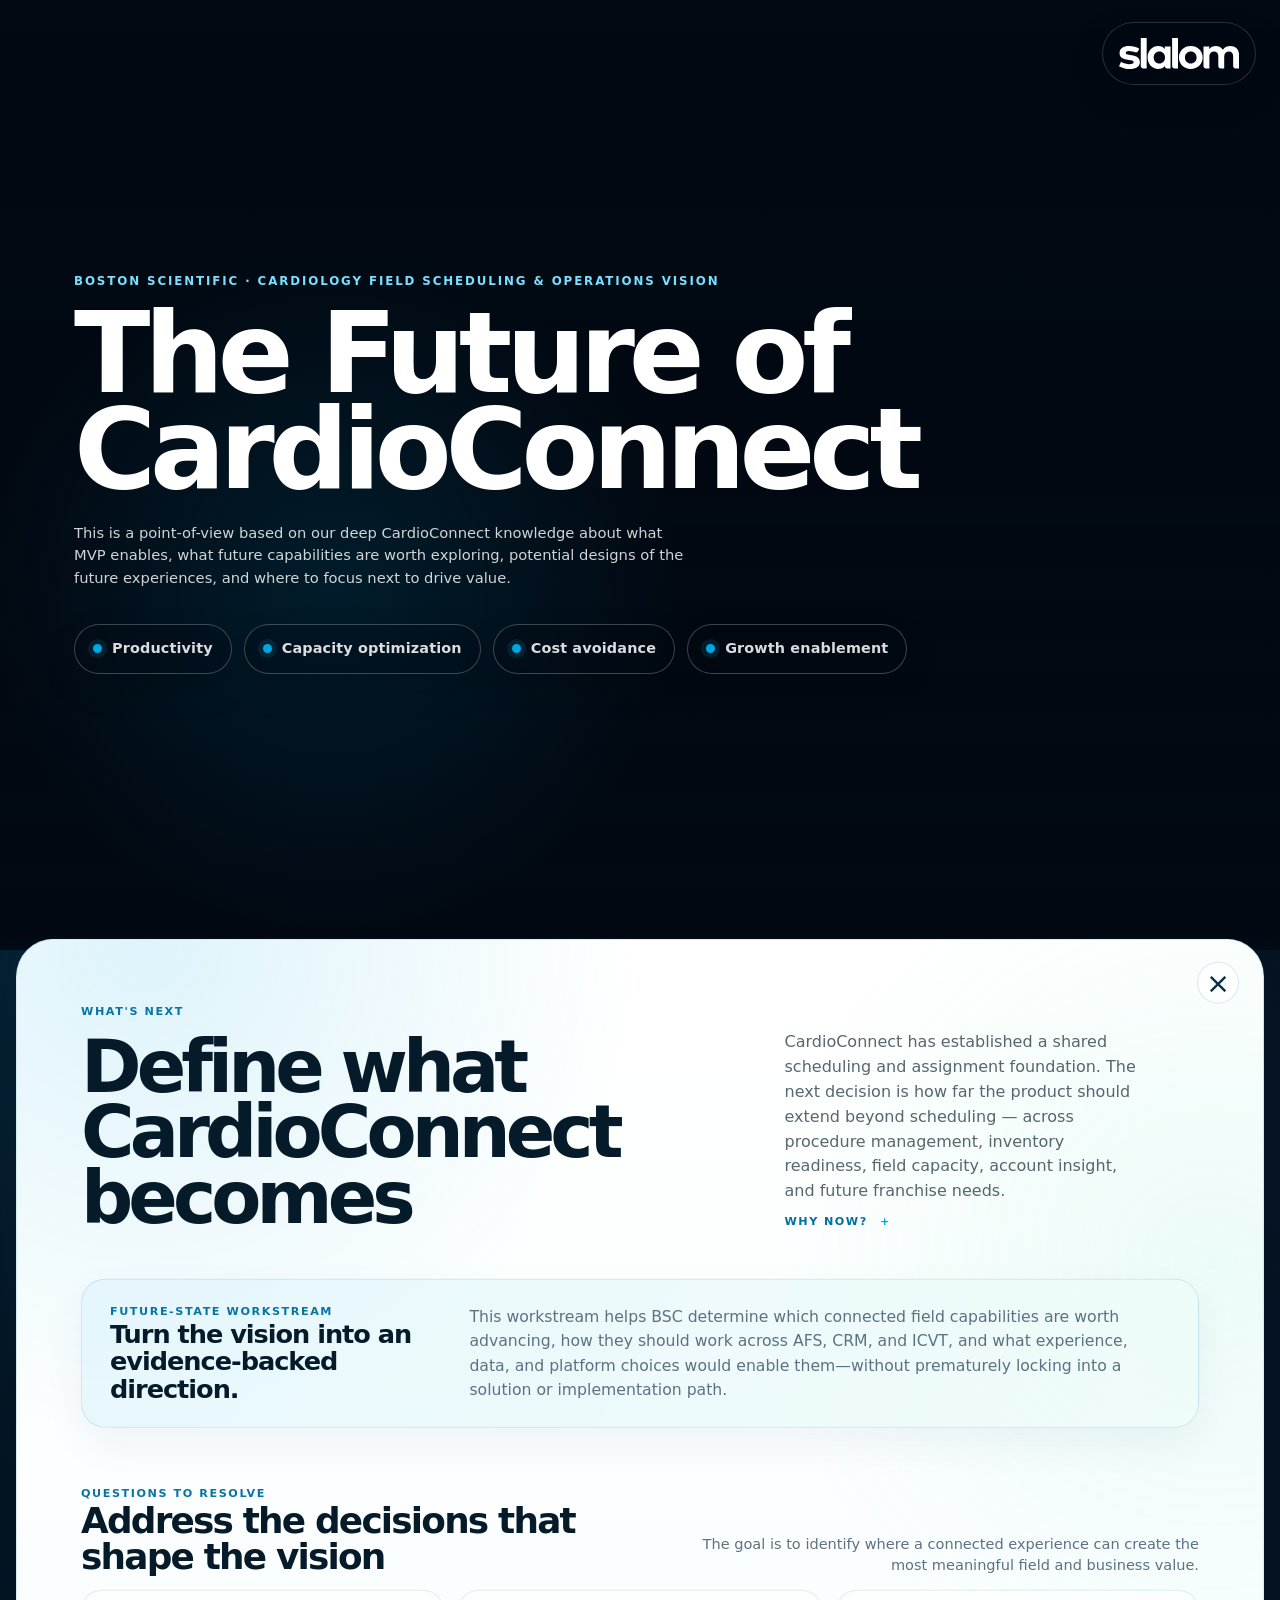
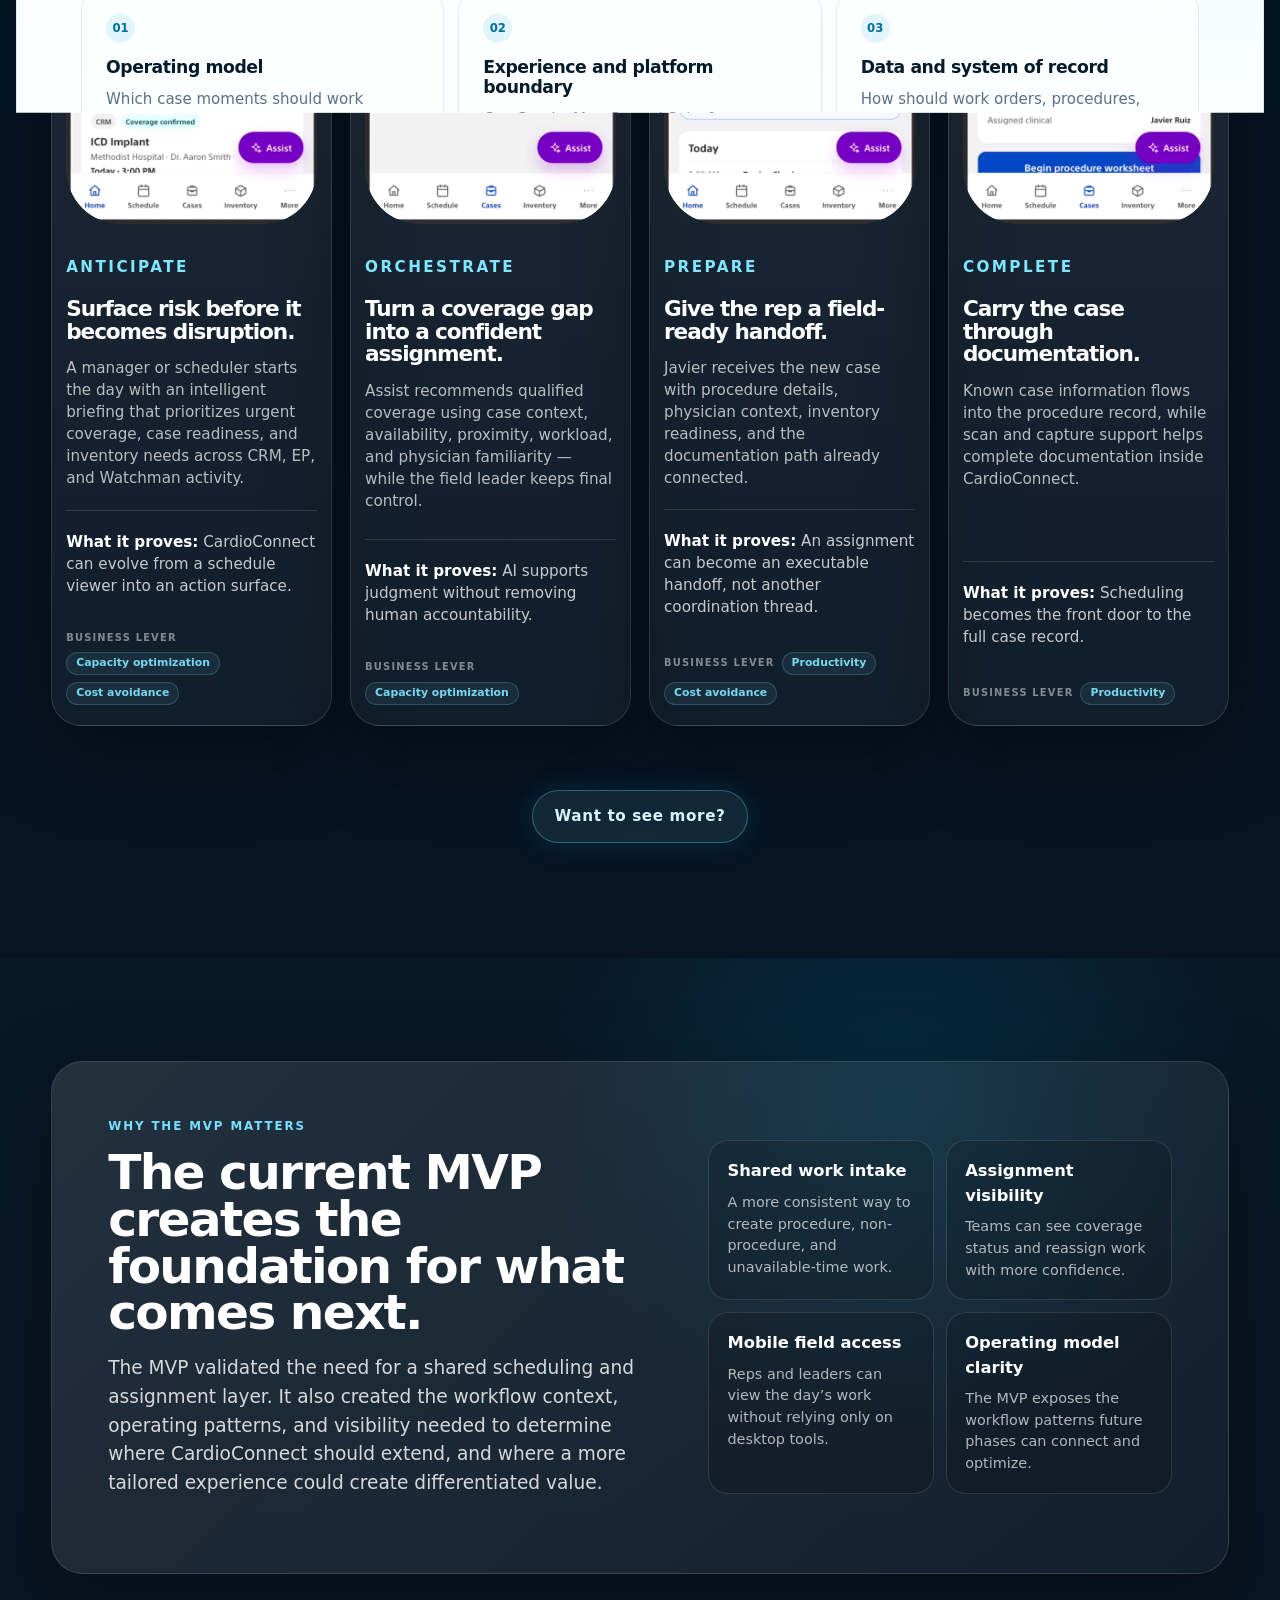
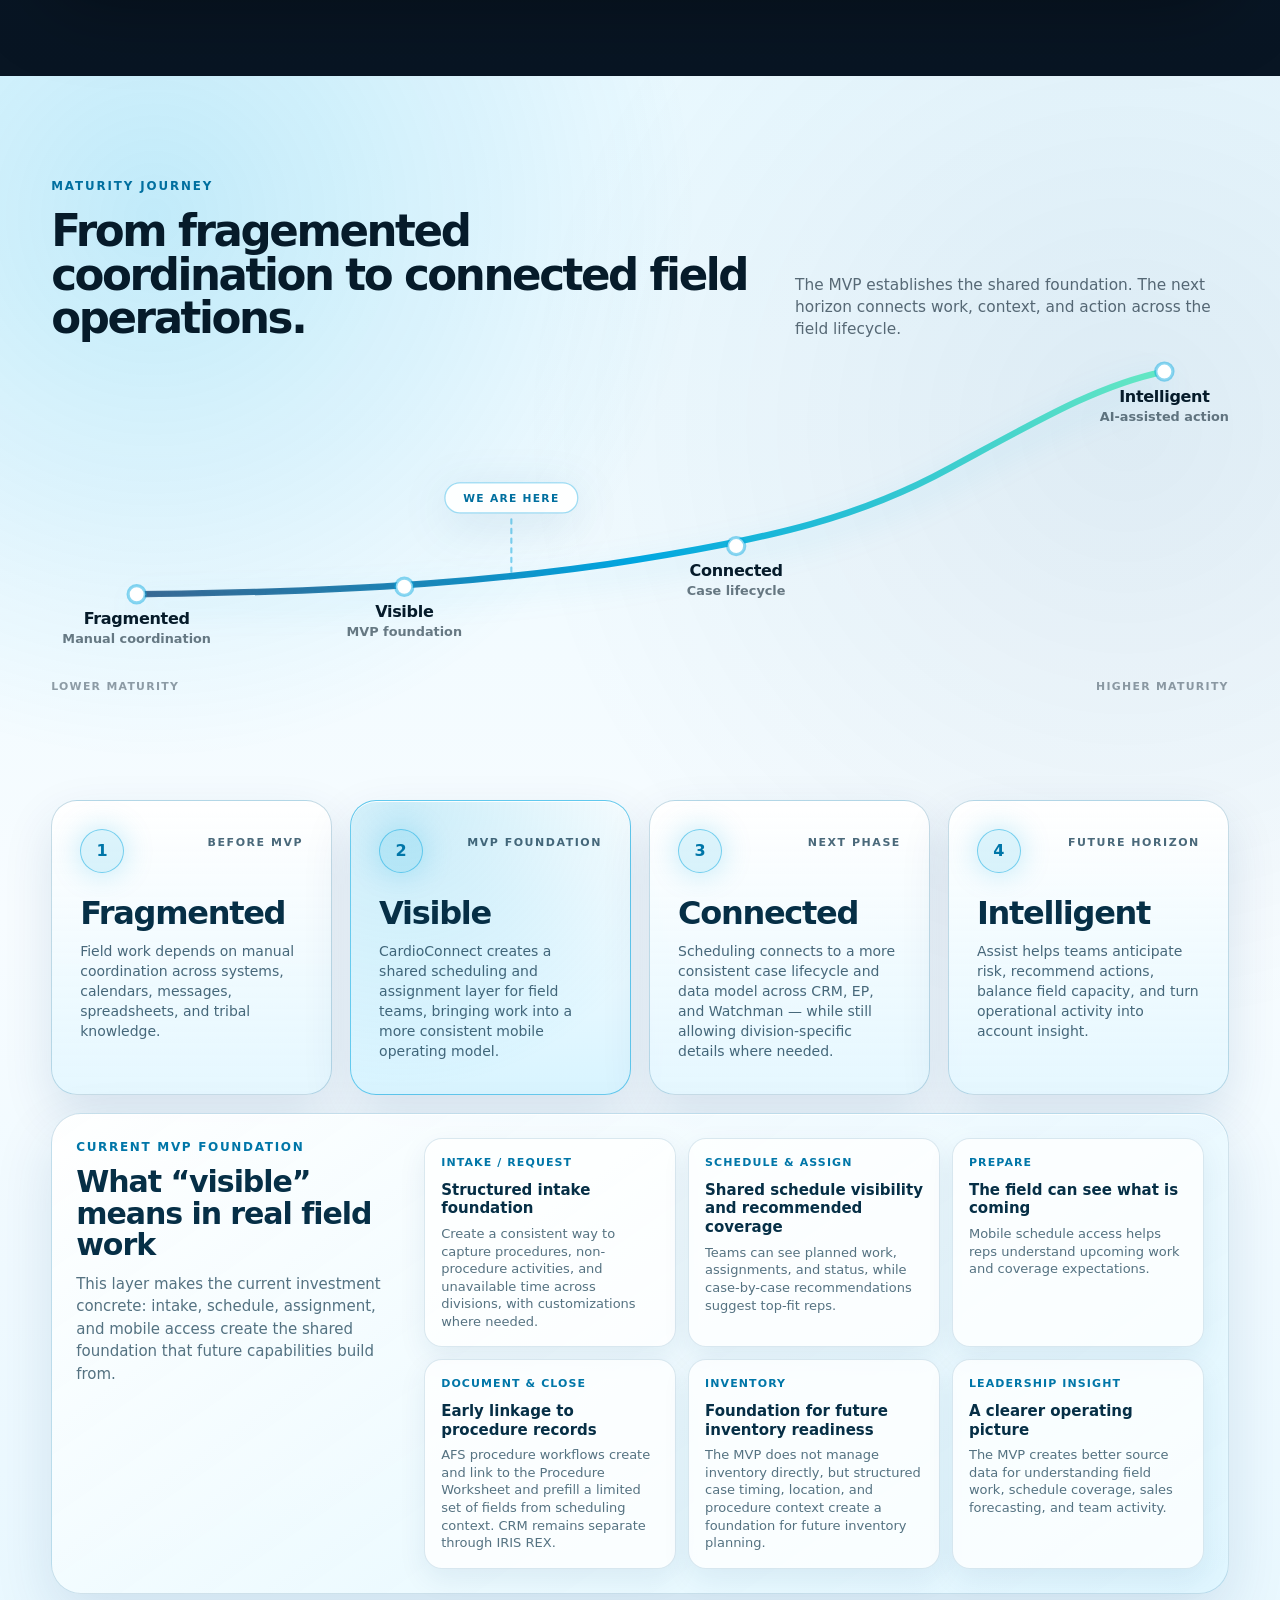
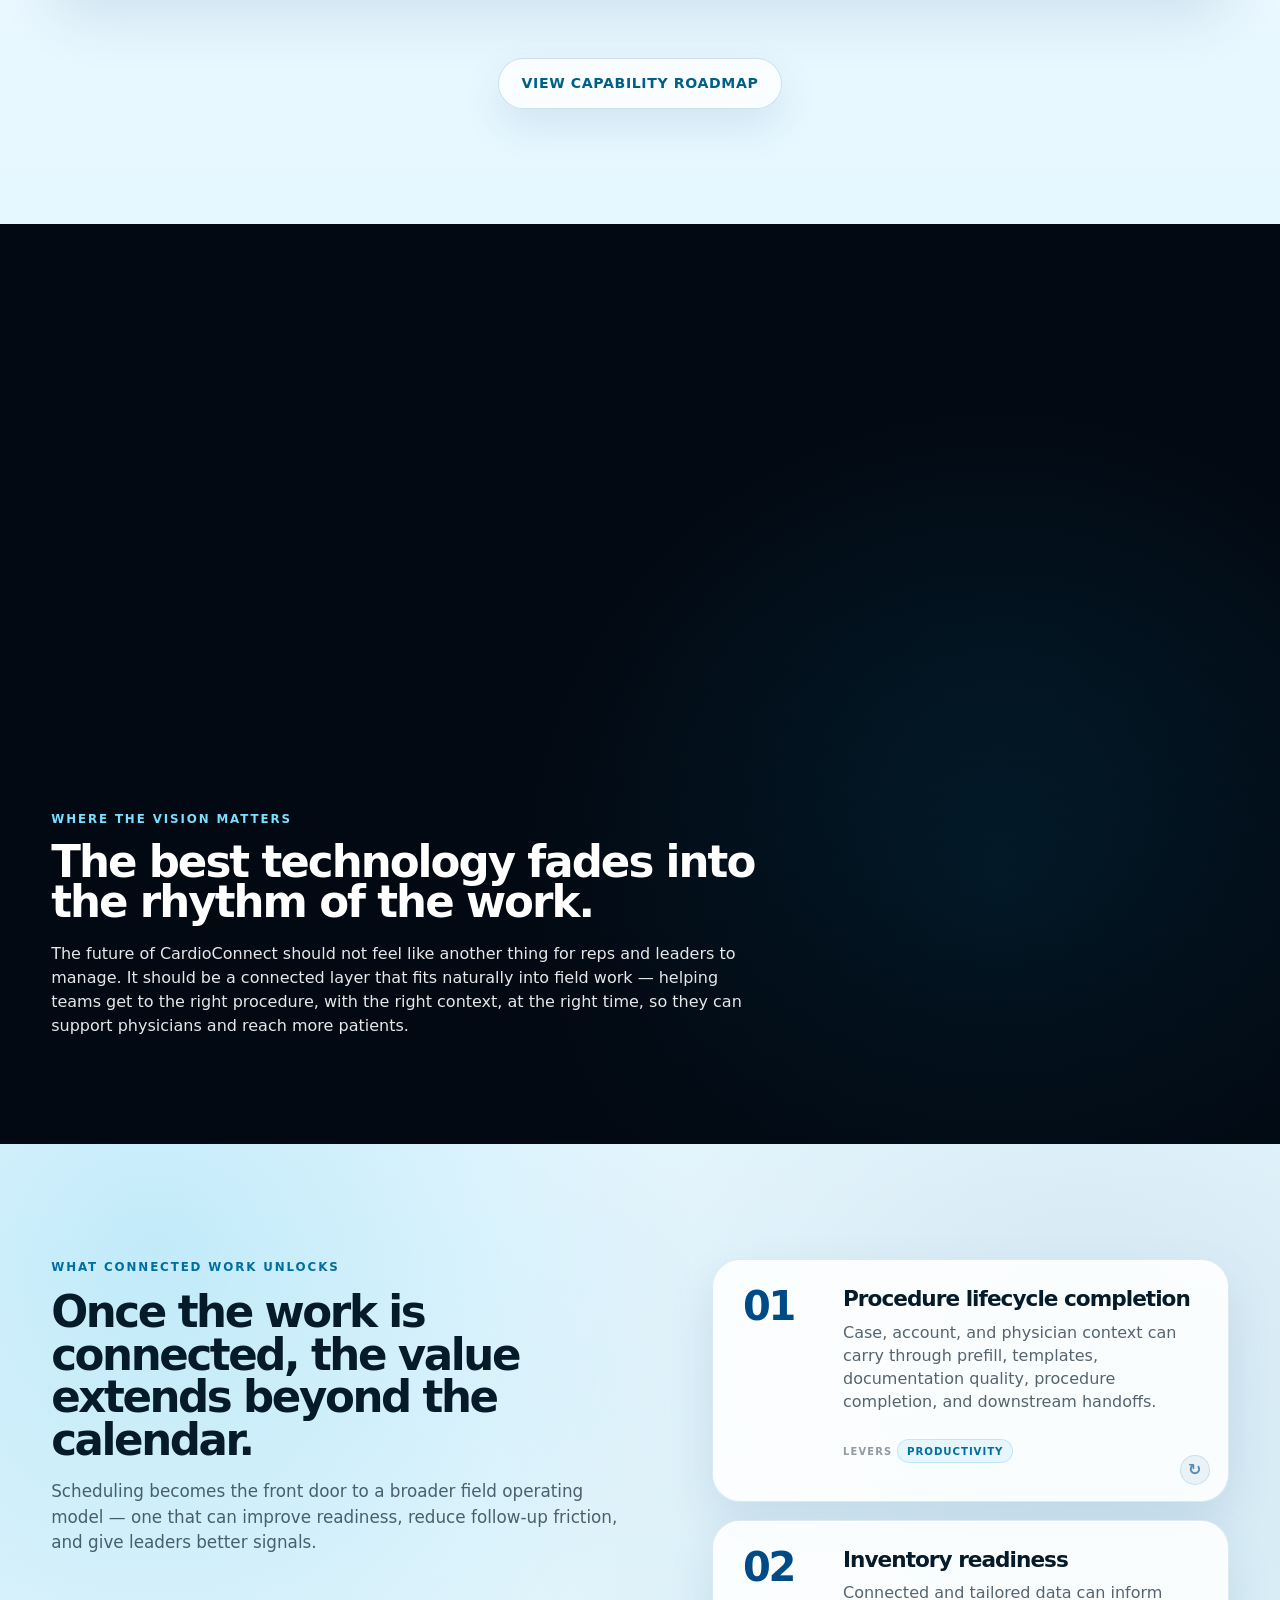
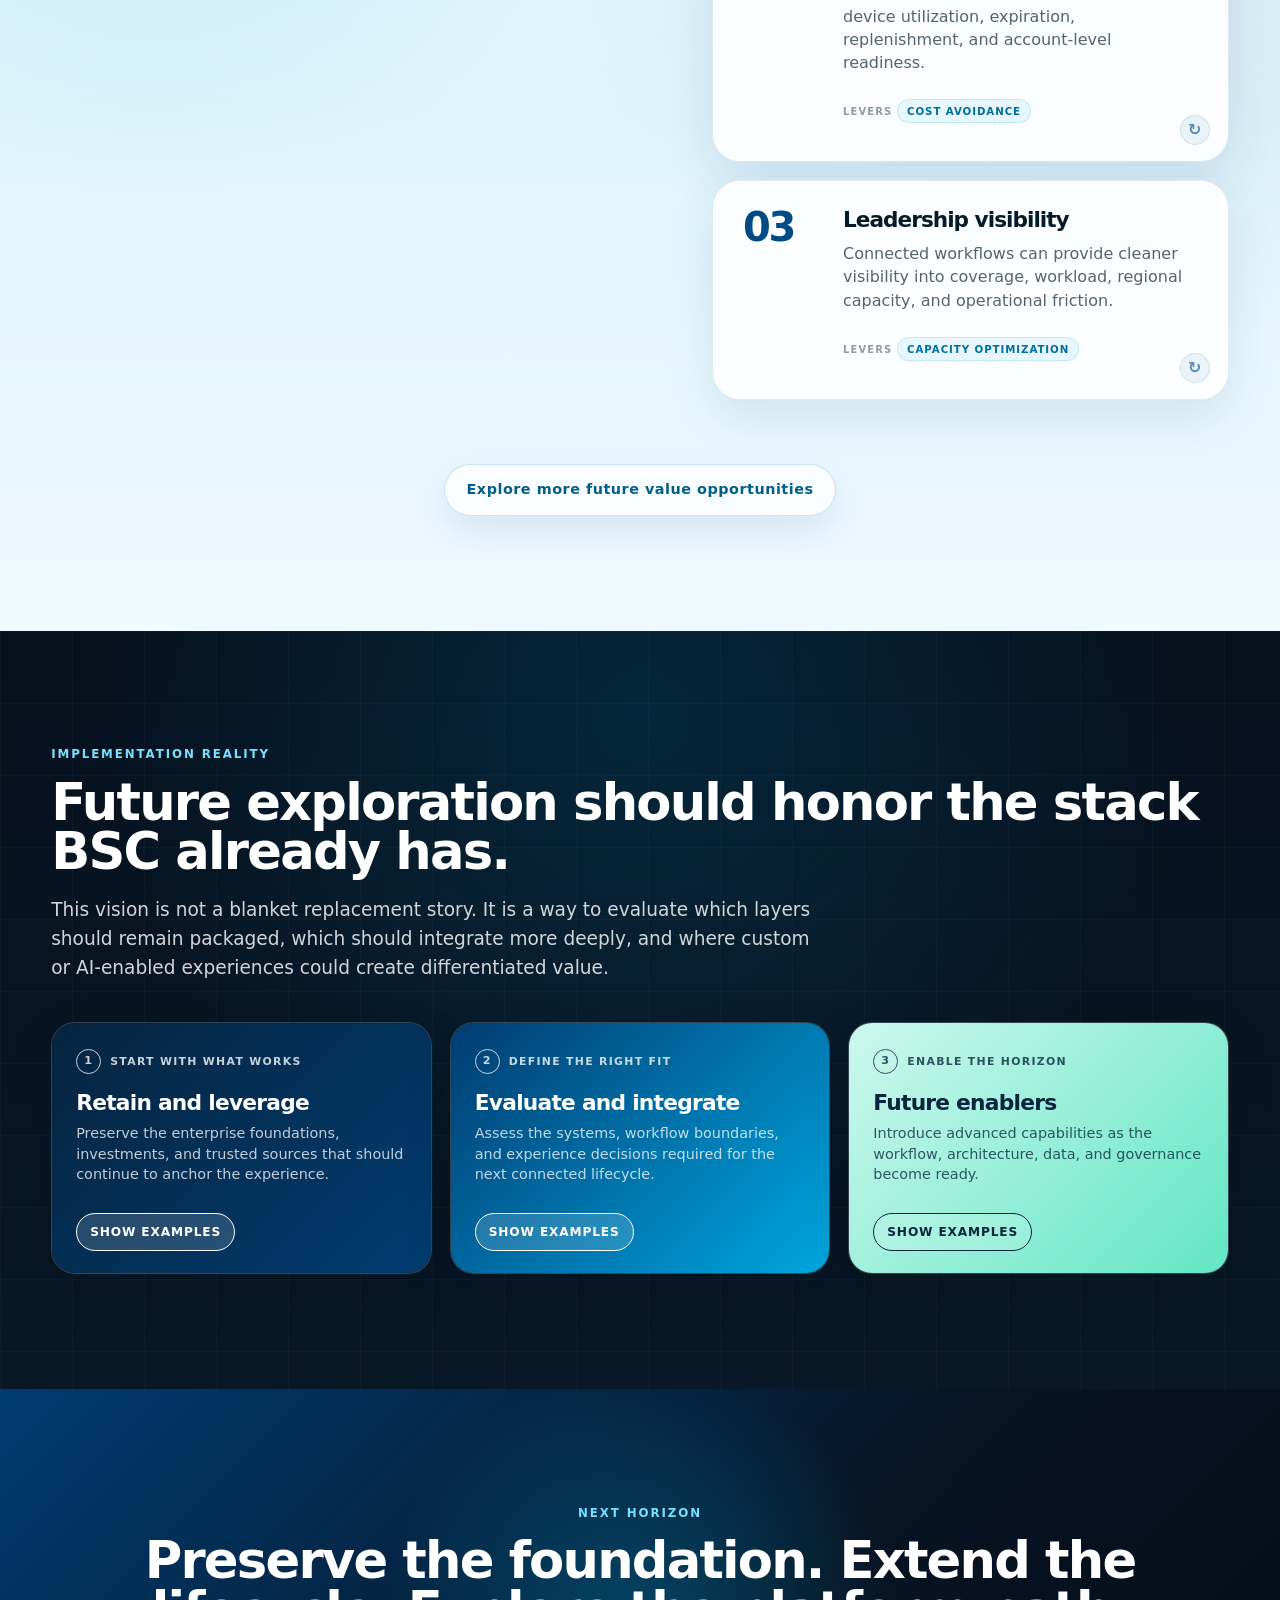
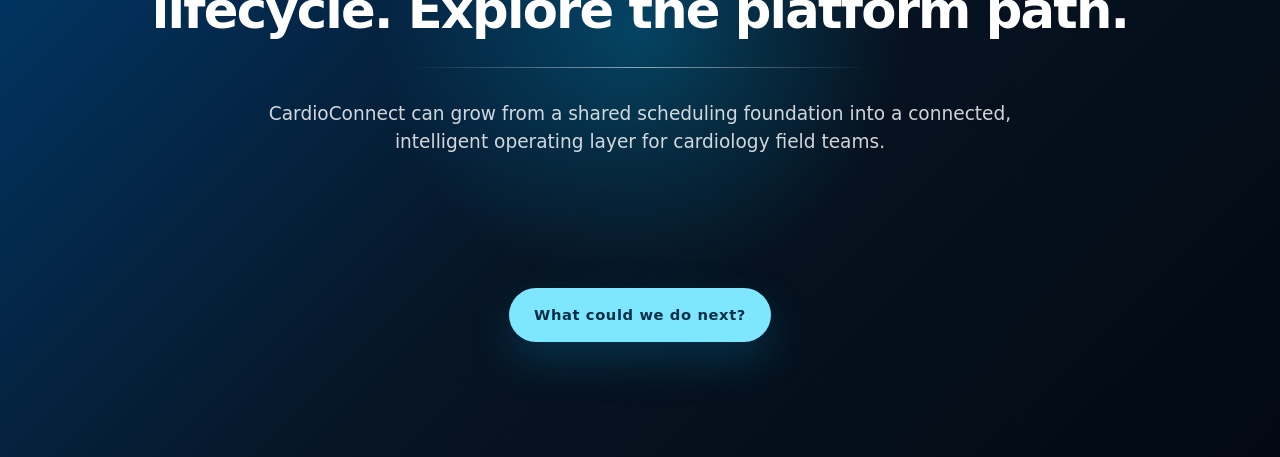
==== index.html @ f10f222d "why now change" ====
<!doctype html>
<html lang="en">
<head>
  <meta charset="utf-8" />
  <meta name="viewport" content="width=device-width, initial-scale=1" />
  <title>CardioConnect | Future State Vision</title>
  <meta name="description" content="A future-state vision for evolving CardioConnect from scheduling visibility to intelligent field operations." />
  <style>
    :root {
      --bsc-blue: #003c71;
      --bsc-cyan: #00a6e0;
      --ink: #071423;
      --navy: #07121f;
      --navy-2: #0a1b2c;
      --navy-3: #10283f;
      --white: #ffffff;
      --muted: rgba(255,255,255,.68);
      --muted-strong: rgba(255,255,255,.82);
      --line: rgba(255,255,255,.13);
      --glass: rgba(255,255,255,.075);
      --glass-strong: rgba(255,255,255,.12);
      --shadow: 0 28px 80px rgba(0,0,0,.34);
      --radius-xl: 32px;
      --radius-lg: 24px;
      --radius-md: 18px;
      --ease: cubic-bezier(.2,.8,.2,1);
      color-scheme: dark;
    }

    * { box-sizing: border-box; }
    html { scroll-behavior: smooth; }
    body {
      margin: 0;
      font-family: Inter, ui-sans-serif, system-ui, -apple-system, BlinkMacSystemFont, "Segoe UI", sans-serif;
      background: radial-gradient(circle at 12% 5%, rgba(0,166,224,.18), transparent 28%), linear-gradient(180deg, #04101d 0%, #071423 42%, #06101d 100%);
      color: var(--white);
      line-height: 1.5;
    }

    a { color: inherit; text-decoration: none; }
    button { font: inherit; }

    .site-shell { overflow: hidden; }
    .section { position: relative; padding: clamp(84px, 9vw, 132px) clamp(22px, 4vw, 64px); }
    .section-inner { width: min(1220px, 100%); margin: 0 auto; position: relative; z-index: 2; }

    .kicker {
      margin: 0 0 14px;
      color: #78dfff;
      letter-spacing: .16em;
      text-transform: uppercase;
      font-size: .74rem;
      font-weight: 800;
    }
    h1, h2, h3, p { margin-top: 0; }
    h1 {
      font-size: clamp(3.5rem, 9vw, 7rem);
      line-height: .86;
      letter-spacing: -.055em;
      max-width: 980px;
      margin-bottom: 24px;
      font-weight: 790;
    }
    h2 {
      font-size: clamp(2rem, 4vw, 5.2rem);
      line-height: .96;
      letter-spacing: -.035em;
      margin-bottom: 20px;
      font-weight: 760;
    }
    h3 {
      font-size: clamp(1.2rem, 1.8vw, 1.65rem);
      line-height: 1.08;
      letter-spacing: -.01em;
      margin-bottom: 12px;
    }
    .lead {
      color: var(--muted-strong);
      max-width: 780px;
      font-size: clamp(1.05rem, 1.45vw, 1.28rem);
      line-height: 1.55;
    }

    /* Hero */
    .hero {
      min-height: 100svh;
  padding-top: 50px;
      display: grid;
      place-items: stretch;
      background: #020912;
    }
    .hero-video {
      position: absolute;
      inset: 0;
      width: 100%;
      height: 100%;
      object-fit: cover;
      opacity: .92;
      filter: saturate(1.08) contrast(1.03);
      transform: scale(1.01);
    }
    .hero::before {
      content: "";
      position: absolute;
      inset: 0;
      background: linear-gradient(90deg, rgba(2,9,18,.28) 0%, rgba(2,9,18,.08) 44%, rgba(2,9,18,.38) 100%);
      z-index: 1;
      animation: heroShade 1.4s ease 2.1s forwards;
    }
    .hero::after {
      content: "";
      position: absolute;
      inset: 0;
      background: radial-gradient(circle at 26% 62%, rgba(0,166,224,.26), transparent 31%), linear-gradient(180deg, transparent 0%, rgba(2,9,18,.18) 52%, rgba(2,9,18,.88) 100%);
      z-index: 1;
      opacity: .48;
    }
    .hero-content {
      position: relative;
      z-index: 3;
      min-height: 100svh;
      display: flex;
      flex-direction: column;
      justify-content: flex-end;
      width: min(1260px, 100%);
      margin: 0 auto;
      padding: clamp(32px, 5vw, 72px) clamp(22px, 5vw, 72px) clamp(64px, 8vw, 104px);
      opacity: 0;
      transform: translateY(18px);
      animation: heroTextIn 1.15s var(--ease) 1.65s forwards;
    }
    .hero-title-row { max-width: 970px; }
.hero .lead {
  max-width: 620px;
  font-size: clamp(.92rem, 1.05vw, 1.05rem);
}
    .hero-badges { display: flex; flex-wrap: wrap; gap: 10px; margin-top: 32px; }
    .badge {
      display: inline-flex;
      align-items: center;
      gap: 8px;
      border: 1px solid rgba(255,255,255,.2);
      background: rgba(3,20,35,.46);
      backdrop-filter: blur(18px);
      color: rgba(255,255,255,.86);
      border-radius: 999px;
      padding: 9px 13px;
      font-weight: 700;
      font-size: .82rem;
    }
    .badge-dot { width: 7px; height: 7px; border-radius: 99px; background: var(--bsc-cyan); box-shadow: 0 0 18px rgba(0,166,224,.9); }

    @keyframes heroTextIn { to { opacity: 1; transform: translateY(0); } }
    @keyframes heroShade { to { background: linear-gradient(90deg, rgba(2,9,18,.76) 0%, rgba(2,9,18,.44) 48%, rgba(2,9,18,.68) 100%); } }

    /* Future workflow cards */
    .workflow-section {
      background:
        radial-gradient(circle at 12% 0%, rgba(0,166,224,.12), transparent 34rem),
        linear-gradient(180deg, rgba(5,18,31,.96), rgba(7,20,35,1));
    }
    .section-head {
      display: grid;
      grid-template-columns: minmax(0, .9fr) minmax(280px, .55fr);
      gap: 28px;
      align-items: end;
      margin-bottom: 42px;
    }
    .section-head .lead { margin-bottom: 0; }
    .workflow-grid {
      display: grid;
      grid-template-columns: repeat(4, minmax(0, 1fr));
      gap: 18px;
      align-items: stretch;
    }
    .workflow-card {
      min-width: 0;
      border: 1px solid rgba(255,255,255,.13);
      background:
        radial-gradient(circle at 50% 0%, rgba(0,166,224,.10), transparent 22rem),
        linear-gradient(180deg, rgba(255,255,255,.105), rgba(255,255,255,.045));
      border-radius: 30px;
      overflow: hidden;
      box-shadow: var(--shadow);
      position: relative;
      transition: transform .3s var(--ease), border-color .3s var(--ease), background .3s var(--ease), box-shadow .3s var(--ease);
      display: flex;
      flex-direction: column;
      padding-top: 72px;
    }
    .workflow-card::after {
      content: "";
      position: absolute;
      inset: 0;
      pointer-events: none;
      opacity: 0;
      transition: opacity .3s var(--ease);
      background:
        radial-gradient(circle at 28% 14%, rgba(0,166,224,.26), transparent 24rem),
        radial-gradient(circle at 86% 22%, rgba(139,45,211,.18), transparent 22rem);
    }
    .workflow-card:hover, .workflow-card.is-playing {
      transform: translateY(-8px);
      border-color: rgba(0,166,224,.58);
      box-shadow: 0 34px 95px rgba(0,166,224,.16), var(--shadow);
    }
    .workflow-card:hover::after, .workflow-card.is-playing::after { opacity: 1; }
    .workflow-topbar {
      position: absolute;
      top: 18px;
      left: 18px;
      right: 18px;
      z-index: 5;
      display: flex;
      align-items: center;
      justify-content: space-between;
      gap: 12px;
    }
    .card-number {
      display: grid;
      place-items: center;
      width: 38px;
      height: 38px;
      border-radius: 14px;
      background: rgba(0,166,224,.14);
      border: 1px solid rgba(0,166,224,.30);
      color: #9be7ff;
      font-weight: 850;
      letter-spacing: .04em;
      box-shadow: 0 0 28px rgba(0,166,224,.20);
      backdrop-filter: blur(14px);
    }
    .actor-tag {
      display: inline-flex;
      width: fit-content;
      align-items: center;
      gap: 8px;
      font-size: .72rem;
      letter-spacing: .07em;
      color: rgba(255,255,255,.78);
      font-weight: 800;
      border: 1px solid rgba(255,255,255,.12);
      background: rgba(255,255,255,.075);
      border-radius: 999px;
      padding: 7px 11px;
      backdrop-filter: blur(16px);
      white-space: nowrap;
    }
    .actor-tag::before { content: ""; width: 6px; height: 6px; border-radius: 999px; background: #7de3ff; box-shadow: 0 0 16px rgba(0,166,224,.75); }
    .workflow-media {
      position: relative;
      height: clamp(460px, 40vw, 570px);
      padding: 0 10px 18px;
      background: transparent;
      display: grid;
      place-items: center;
      z-index: 2;
    }
  .workflow-media video {
  display: block;
  height: 100%;
  width: auto;
  max-width: 100%;
  object-fit: contain;
  filter: saturate(1.03) contrast(1.02);

  /* Fix phone screen corner clipping */
  border-radius: 55px;
  overflow: hidden;
  clip-path: inset(0 round 55px);

  background: transparent;
  box-shadow: 0 18px 44px rgba(0,0,0,.22);
}
    .workflow-copy {
      padding: 14px 14px 20px;
      display: flex;
      flex-direction: column;
      flex: 1;
      position: relative;
      z-index: 2;
    }
    .workflow-chapter {
      margin: 0 0 15px;
      color: #00a6e0;
      letter-spacing: .16em;
      text-transform: uppercase;
      font-size: .76rem;
      font-weight: 850;
    }
    .workflow-copy h3 {
      font-size: clamp(1.35rem, 1.6vw, 1.72rem);
      line-height: 1.04;
      letter-spacing: -.05em;
      margin-bottom: 14px;
    }
    .workflow-copy p {
      color: rgba(255,255,255,.70);
      margin-bottom: 20px;
      font-size: clamp(.95rem, 1.06vw, 1.05rem);
      line-height: 1.45;
    }
    .workflow-copy .workflow-chapter {
  color: #7ee7ff;
}
    .workflow-proof {
      margin-top: auto;
      padding-top: 20px;
      border-top: 1px solid rgba(255,255,255,.12);
      color: rgba(255,255,255,.76) !important;
    }
    .workflow-proof strong { color: #fff; font-weight: 850; }

    /* Main 4 workflow videos */
.workflow-grid .workflow-media video {
  border-radius: 55px;
  clip-path: inset(0 round 55px);
}
    /* Bonus 2 workflow videos */
.more-workflow-grid .workflow-media video {
  border-radius: 32px;
  clip-path: inset(0 round 32px);
}

    /* Foundation bridge */
    .foundation {
      background:
        radial-gradient(circle at 70% 20%, rgba(0,166,224,.13), transparent 34%),
        linear-gradient(180deg, #081827, #081523);
      padding-top: clamp(76px, 8vw, 116px);
      padding-bottom: clamp(76px, 8vw, 116px);
    }
    .foundation-panel {
      display: grid;
      grid-template-columns: minmax(0, .88fr) minmax(360px, .72fr);
      gap: 34px;
      align-items: center;
      border: 1px solid rgba(255,255,255,.13);
      border-radius: var(--radius-xl);
      background: linear-gradient(135deg, rgba(255,255,255,.11), rgba(255,255,255,.045));
      box-shadow: var(--shadow);
      padding: clamp(28px, 4.5vw, 56px);
    }
    .foundation-panel h2 { font-size: clamp(2rem, 3.8vw, 3.7rem); margin-bottom: 18px; }
    .foundation-proof {
      display: grid;
      grid-template-columns: 1fr 1fr;
      gap: 12px;
    }
    .proof-card {
      border: 1px solid rgba(255,255,255,.12);
      border-radius: 20px;
      background: rgba(0,0,0,.15);
      padding: 18px;
      min-height: 132px;
    }
    .proof-card strong { display: block; font-size: 1.02rem; margin-bottom: 8px; }
    .proof-card span { color: rgba(255,255,255,.68); font-size: .9rem; display: block; }

    /* Maturity model */
    .maturity {
      background:
        radial-gradient(circle at 20% 0%, rgba(0,166,224,.18), transparent 32rem),
        radial-gradient(circle at 90% 10%, rgba(0,60,113,.35), transparent 36rem),
        linear-gradient(180deg, #03070c 0%, #040a12 45%, #02060a 100%);
    }
    .maturity-shell {
      border: 1px solid rgba(255,255,255,.10);
      border-radius: 36px;
      background: linear-gradient(145deg, rgba(255,255,255,.08), rgba(255,255,255,.035));
      box-shadow: var(--shadow);
      overflow: hidden;
      position: relative;
      padding: clamp(24px, 4vw, 56px);
    }
    .maturity-shell::before {
      content: "";
      position: absolute;
      inset: 0;
      background: linear-gradient(120deg, rgba(0,166,224,.10), transparent 40%, rgba(255,255,255,.04));
      pointer-events: none;
    }
    .mm-header-row {
      display: grid;
      grid-template-columns: 1fr;
      gap: 18px;
      align-items: end;
      margin-bottom: 34px;
      position: relative;
      z-index: 2;
    }
    .mm-lead {
      margin: 0;
      color: rgba(238,248,255,.68);
      font-size: 18px;
      line-height: 1.55;
      max-width: 520px;
    }
    .mm-lead strong { color: #eef8ff; font-weight: 650; }
    .mm-header-row h2 { font-size: clamp(1.5rem, 2vw, 2rem); line-height: .98; max-width: 980px; margin-bottom: 0; }
    .mm-timeline-wrap {
      position: relative;
      padding: 5px 0 8px;
      z-index: 2;
    }
  .mm-timeline-line {
  display: none;
}
    
    .mm-stages {
      display: grid;
      grid-template-columns: repeat(4, minmax(0, 1fr));
      gap: 18px;
      position: relative;
      z-index: 2;
    }
    .mm-stage-card {
  position: relative;
  min-height: 330px;
  border-radius: 26px;
  position: relative;
 padding: 96px 28px 28px;
  border: 1px solid rgba(255,255,255,.11);
  background: linear-gradient(180deg, rgba(255,255,255,.095), rgba(255,255,255,.045));
  box-shadow: inset 0 1px 0 rgba(255,255,255,.08), 0 18px 55px rgba(0,0,0,.25);
  transition: transform .25s ease, border-color .25s ease, background .25s ease;
  cursor: pointer;
  text-align: left;
  color: inherit;
  font: inherit;
  width: 100%;
}
    .mm-stage-card:hover, .mm-stage-card.active {
      transform: translateY(-6px);
      border-color: rgba(0,166,224,.55);
      background: linear-gradient(180deg, rgba(0,166,224,.16), rgba(255,255,255,.055));
    }
    .mm-stage-card.mvp {
      border-color: rgba(0,166,224,.42);
      background: linear-gradient(180deg, rgba(0,166,224,.18), rgba(255,255,255,.055));
    }
    .mm-stage-card.future { border-color: rgba(121,242,192,.24); }

    .mm-stage-node {
  position: absolute;
  top: 28px;
  left: 28px;
  width: 44px;
  height: 44px;
  border-radius: 999px;
  display: grid;
  place-items: center;
  background: rgba(0, 166, 224, .14);
  border: 1px solid rgba(0, 166, 224, .55);
  color: #7ee7ff;
  font-weight: 850;
  box-shadow: 0 0 30px rgba(0, 166, 224, .25);
  margin: 0;
}
    .mm-stage-meta {
  position: absolute;
  top: 34px;
  right: 28px;
  margin: 0;
  max-width: 170px;

  font-size: 9px;
  line-height: 1.15;
  letter-spacing: .1em;
  text-transform: uppercase;
  font-weight: 850;
  text-align: right;

  color: rgba(119, 198, 255, 0.58);
}
    .mm-stage-card h3 {
      font-size: clamp(1.65rem, 2.5vw, 2rem);
      line-height: 1;
      letter-spacing: -.04em;
      margin: 0 0 12px;
    }
    .mm-stage-card p {
      color: rgba(238,248,255,.68);
      margin: 0 0 18px;
      line-height: 1.43;
      font-size: 14px;
    }
    .mm-chips {
      display: flex;
      flex-wrap: wrap;
      gap: 8px;
      margin-top: auto;
    }
    .mm-chip {
      display: inline-flex;
      padding: 7px 9px;
      border-radius: 999px;
      border: 1px solid rgba(255,255,255,.12);
      background: rgba(255,255,255,.06);
      color: rgba(238,248,255,.78);
      font-size: 11px;
      line-height: 1;
      white-space: nowrap;
    }
    .mm-chip.mvp-chip {
      background: rgba(0,166,224,.16);
      color: #c7f3ff;
      border-color: rgba(0,166,224,.35);
    }
    .mm-chip.future-chip {
      background: rgba(121,242,192,.12);
      color: #d7ffef;
      border-color: rgba(121,242,192,.28);
    }
    .mm-proof-panel {
      display: grid;
      grid-template-columns: 330px minmax(0, 1fr);
      gap: 18px;
      border: 1px solid rgba(255,255,255,.11);
      background: linear-gradient(145deg, rgba(3,12,22,.86), rgba(10,35,54,.54));
      border-radius: 30px;
      padding: 24px;
      margin-top: 10px;
      box-shadow: inset 0 1px 0 rgba(255,255,255,.07);
      position: relative;
      z-index: 2;
    }
    .mm-proof-label {
      margin: 0 0 10px;
      color: rgba(185,231,255,.72);
      font-size: 12px;
      text-transform: uppercase;
      letter-spacing: .14em;
      font-weight: 800;
    }
    .mm-proof-title {
      margin: 0 0 12px;
      font-size: 30px;
      letter-spacing: -.035em;
      line-height: 1.05;
    }
    .mm-proof-copy {
      margin: 0;
      color: rgba(238,248,255,.68);
      line-height: 1.5;
      font-size: 15px;
    }
    .mm-proof-grid {
      display: grid;
      grid-template-columns: repeat(3, minmax(0, 1fr));
      gap: 12px;
    }
    .mm-proof-item {
      border-radius: 18px;
      border: 1px solid rgba(255,255,255,.10);
      background: rgba(255,255,255,.055);
      padding: 16px;
      min-height: 130px;
    }
    .mm-proof-item span {
      display: block;
      color: rgba(185,231,255,.62);
      font-size: 11px;
      letter-spacing: .10em;
      text-transform: uppercase;
      font-weight: 800;
      margin-bottom: 9px;
    }
    .mm-proof-item strong {
      display: block;
      font-size: 15px;
      line-height: 1.25;
      margin-bottom: 7px;
    }
    .mm-proof-item p {
      margin: 0;
      color: rgba(238,248,255,.62);
      font-size: 13px;
      line-height: 1.35;
    }
    .mm-bottom-claim {
      margin-top: 24px;
      display: grid;
      grid-template-columns: 1fr auto;
      gap: 22px;
      align-items: center;
      border-radius: 24px;
      padding: 20px 22px;
      background: linear-gradient(90deg, rgba(0,166,224,.16), rgba(121,242,192,.08));
      border: 1px solid rgba(0,166,224,.22);
      position: relative;
      z-index: 2;
    }
    .mm-bottom-claim p {
      margin: 0;
      color: rgba(238,248,255,.68);
      font-size: 15px;
      line-height: 1.45;
    }
    .mm-bottom-claim strong { color: #eef8ff; }
    .mm-mode-tag {
      color: #c6f7ff;
      border: 1px solid rgba(0,166,224,.32);
      background: rgba(0,166,224,.10);
      padding: 10px 14px;
      border-radius: 999px;
      font-size: 12px;
      font-weight: 750;
      white-space: nowrap;
    }


    /* Human moment */
    .human-moment {
      min-height: 920px;
      display: grid;
      align-items: stretch;
      padding-top: clamp(80px, 8vw, 120px);
      padding-bottom: clamp(56px, 7vw, 92px);
      background: #020912;
      overflow: hidden;
    }
    .human-moment video {
      position: absolute;
      inset: 0;
      width: 100%;
      height: 100%;
      object-fit: cover;
      object-position: center center;
      opacity: .94;
      filter: saturate(1.05) contrast(1.04);
    }
    .human-moment::before {
      content: "";
      position: absolute;
      inset: 0;
      z-index: 1;
      background:
        linear-gradient(180deg, rgba(2,9,18,.14) 0%, rgba(2,9,18,.18) 44%, rgba(2,9,18,.74) 100%),
        radial-gradient(circle at 78% 72%, rgba(0,166,224,.18), transparent 30rem),
        linear-gradient(90deg, rgba(2,9,18,.42) 0%, rgba(2,9,18,.10) 45%, rgba(2,9,18,.24) 100%);
    }
.human-moment .section-inner {
  position: relative;
  z-index: 2;
  display: flex;
  justify-content: flex-start;
  align-items: flex-end;
  min-height: 100%;
}
    .human-card {
  max-width: 760px;
  padding: 0;
  border: none;
  background: transparent;
  border-radius: 0;
  backdrop-filter: none;
  box-shadow: none;
}
    .human-card h2 {
  font-size: clamp(2.4rem, 3.4vw, 4.6rem);
  line-height: .92;
  letter-spacing: -.045em;
  max-width: 780px;
  margin-bottom: 20px;
}
.human-card .lead {
  font-size: clamp(1rem, 1.25vw, 1.22rem);
  line-height: 1.5;
  max-width: 720px;
  color: rgba(255,255,255,.9);
}

    /* Outcome / systems / closing */
    .outcomes {
      background:
        radial-gradient(circle at 86% 8%, rgba(0,166,224,.20), transparent 30rem),
        radial-gradient(circle at 12% 80%, rgba(0,60,113,.10), transparent 26rem),
        linear-gradient(180deg, #f2fbff 0%, #dff2f8 100%);
      color: var(--ink);
    }
    .outcomes .kicker { color: #005f86; }
    .outcomes .lead { color: rgba(7,20,35,.72); }
    .outcome-carousel-layout {
      display: grid;
      grid-template-columns: minmax(0, .9fr) minmax(420px, .82fr);
      gap: clamp(32px, 5vw, 72px);
      align-items: center;
    }
    .outcome-intro h2 { max-width: 760px; font-size: clamp(2.2rem, 3.4vw, 3.8rem);}
    .outcome-tabs {
      display: inline-flex;
      gap: 8px;
      background: rgba(255,255,255,.62);
      border: 1px solid rgba(0,60,113,.13);
      border-radius: 999px;
      padding: 7px;
      margin-top: 30px;
      box-shadow: 0 14px 44px rgba(0,60,113,.09);
    }
    .outcome-tab {
      border: 0;
      border-radius: 999px;
      background: transparent;
      color: rgba(7,20,35,.68);
      padding: 10px 14px;
      font-weight: 850;
      cursor: pointer;
      transition: background .22s var(--ease), color .22s var(--ease), box-shadow .22s var(--ease);
    }
    .outcome-tab.active {
      background: #003c71;
      color: #fff;
      box-shadow: 0 8px 22px rgba(0,60,113,.20);
    }
    .outcome-stage {
      min-height: 440px;
      background: rgba(255,255,255,.82);
      border: 1px solid rgba(0,60,113,.12);
      border-radius: 34px;
      box-shadow: 0 26px 86px rgba(0,60,113,.16);
      padding: clamp(28px, 4vw, 44px);
      position: relative;
      overflow: hidden;
    }
    .outcome-stage::before {
      content: "";
      position: absolute;
      inset: 0;
      background: radial-gradient(circle at 85% 12%, rgba(0,166,224,.22), transparent 22rem);
      pointer-events: none;
    }
    .outcome-card-panel {
      position: relative;
      z-index: 2;
      animation: softIn .28s var(--ease);
    }
    .outcome-label {
      display: inline-flex;
      align-items: center;
      gap: 8px;
      margin-bottom: 22px;
      border-radius: 999px;
      background: rgba(0,60,113,.08);
      border: 1px solid rgba(0,60,113,.12);
      color: rgba(7,20,35,.72);
      padding: 9px 12px;
      font-size: .78rem;
      font-weight: 850;
      letter-spacing: .03em;
    }
    .outcome-label::before { content: ""; width: 8px; height: 8px; border-radius: 99px; background: #00a6e0; box-shadow: 0 0 18px rgba(0,166,224,.8); }
    .outcome-card-panel h3 {
      font-size: clamp(2rem, 3.2vw, 3.2rem);
      line-height: .95;
      letter-spacing: -.06em;
      margin-bottom: 18px;
      color: #071423;
    }
    .outcome-card-panel p {
      color: rgba(7,20,35,.72);
      font-size: clamp(1rem, 1.25vw, 1.18rem);
      line-height: 1.5;
      margin-bottom: 26px;
    }
    .outcome-bullets {
      display: grid;
      gap: 12px;
      padding: 0;
      margin: 0;
      list-style: none;
    }
    .outcome-bullets li {
      display: grid;
      grid-template-columns: 10px 1fr;
      gap: 14px;
      color: rgba(7,20,35,.74);
      align-items: start;
      line-height: 1.42;
    }
    .outcome-bullets li::before {
      content: "";
      width: 8px;
      height: 8px;
      border-radius: 99px;
      background: #00a6e0;
      margin-top: .55em;
      box-shadow: 0 0 14px rgba(0,166,224,.52);
    }
    @keyframes softIn { from { opacity: 0; transform: translateX(10px); } to { opacity: 1; transform: translateX(0); } }

    .systems {
      background:
        linear-gradient(rgba(255,255,255,.025) 1px, transparent 1px),
        linear-gradient(90deg, rgba(255,255,255,.025) 1px, transparent 1px),
        radial-gradient(circle at 50% 10%, rgba(0,166,224,.14), transparent 34rem),
        linear-gradient(180deg, #06111e, #081827);
      background-size: 72px 72px, 72px 72px, auto, auto;
    }
    .systems .lead { max-width: 760px; }
    .system-card-row {
      display: grid;
      grid-template-columns: .95fr 1.1fr .95fr;
      gap: 18px;
      align-items: stretch;
      margin-top: 40px;
    }
    .system-info-card {
      border: 1px solid rgba(255,255,255,.12);
      border-radius: 26px;
      background: linear-gradient(180deg, rgba(255,255,255,.095), rgba(255,255,255,.045));
      padding: 28px;
      box-shadow: inset 0 1px 0 rgba(255,255,255,.08), 0 18px 55px rgba(0,0,0,.20);
      min-height: 250px;
    }
    .system-info-card h3 {
      font-size: clamp(1.35rem, 1.8vw, 1.75rem);
      margin-bottom: 14px;
    }
    .system-info-card p {
      color: rgba(255,255,255,.70);
      margin-bottom: 22px;
      line-height: 1.45;
    }
    .chip-cloud { display: flex; flex-wrap: wrap; gap: 10px; }
    .system-pill {
      display: inline-flex;
      align-items: center;
      border: 1px solid rgba(255,255,255,.12);
      border-radius: 999px;
      background: rgba(255,255,255,.065);
      color: rgba(255,255,255,.78);
      padding: 8px 12px;
      font-size: .78rem;
      line-height: 1;
      font-weight: 780;
      white-space: nowrap;
    }

    .closing {
      min-height: 620px;
      display: grid;
      place-items: center;
      text-align: center;
      background:
        radial-gradient(circle at 50% 36%, rgba(0,166,224,.30), transparent 34%),
        linear-gradient(135deg, #003c71 0%, #071423 52%, #020912 100%);
    }
    .closing h2 { max-width: 1020px; margin-left: auto; margin-right: auto; }
    .closing .lead { margin-left: auto; margin-right: auto; max-width: 760px; }
    .closing-line {
      width: min(460px, 80%);
      height: 1px;
      background: linear-gradient(90deg, transparent, rgba(255,255,255,.54), transparent);
      margin: 32px auto;
    }

    /* LIGHT MODE TREATMENT — Maturity Path */
.maturity {
  background:
    radial-gradient(circle at 12% 10%, rgba(0, 166, 224, .18), transparent 32rem),
    radial-gradient(circle at 85% 20%, rgba(0, 60, 113, .10), transparent 34rem),
    linear-gradient(180deg, #f2fbff 0%, #e1f5ff 52%, #f7fcff 100%);
  color: #062f46;
}

.maturity .maturity-shell,
.maturity .mockup-shell {
  background:
    linear-gradient(145deg, rgba(255,255,255,.88), rgba(218,243,255,.74));
  border: 1px solid rgba(0, 96, 142, .16);
  box-shadow: 0 30px 90px rgba(0, 60, 113, .14);
}

.maturity .eyebrow {
  color: #0076a8;
}

.maturity h1,
.maturity h2,
.maturity .section-title {
  color: #062f46;
}

.maturity .lead,
.maturity p {
  color: rgba(6, 47, 70, .68);
}

/* Maturity stage cards — light blue */
.maturity .stage-card {
  background:
    linear-gradient(180deg, rgba(255,255,255,.92), rgba(226,246,255,.82));
  border: 1px solid rgba(0, 96, 142, .18);
  box-shadow:
    inset 0 1px 0 rgba(255,255,255,.9),
    0 18px 45px rgba(0, 60, 113, .12);
  color: #062f46;
}

.maturity .stage-card:hover,
.maturity .stage-card.active {
  background:
    radial-gradient(circle at 20% 0%, rgba(0,166,224,.18), transparent 18rem),
    linear-gradient(180deg, #ffffff, #dff5ff);
  border-color: rgba(0, 166, 224, .48);
  box-shadow:
    0 22px 60px rgba(0, 166, 224, .18),
    inset 0 1px 0 rgba(255,255,255,.95);
}

.maturity .stage-card.mvp {
  background:
    radial-gradient(circle at 12% 0%, rgba(0,166,224,.20), transparent 18rem),
    linear-gradient(180deg, #ffffff, #d9f4ff);
  border-color: rgba(0, 166, 224, .42);
}

.maturity .stage-card.future {
  background:
    linear-gradient(180deg, rgba(255,255,255,.92), rgba(228,250,247,.84));
  border-color: rgba(0, 150, 136, .22);
}

/* Maturity numbers + chips — light mode */
.maturity .stage-node {
  background: rgba(0, 166, 224, .12);
  border: 1px solid rgba(0, 166, 224, .42);
  color: #006f9f;
  box-shadow: 0 0 24px rgba(0, 166, 224, .20);
}

.maturity .stage-meta {
  color: rgba(6, 47, 70, .58);
}

.maturity .stage-card h2 {
  color: #062f46;
}

.maturity .stage-card p {
  color: rgba(6, 47, 70, .66);
}

.maturity .chip {
  background: rgba(0, 96, 142, .08);
  border-color: rgba(0, 96, 142, .16);
  color: #16475f;
}

.maturity .chip.mvp-chip {
  background: rgba(0, 166, 224, .14);
  border-color: rgba(0, 166, 224, .28);
  color: #005f88;
}

.maturity .chip.future-chip {
  background: rgba(0, 150, 136, .12);
  border-color: rgba(0, 150, 136, .24);
  color: #0b625b;
}

/* Maturity proof panel — light mode */
.maturity .proof-panel {
  background:
    linear-gradient(145deg, rgba(255,255,255,.90), rgba(225,247,255,.78));
  border: 1px solid rgba(0, 96, 142, .16);
  box-shadow: 0 18px 50px rgba(0, 60, 113, .10);
}

.maturity .proof-label {
  color: #0076a8;
}

.maturity .proof-title {
  color: #062f46;
}

.maturity .proof-copy {
  color: rgba(6, 47, 70, .68);
}

.maturity .proof-item {
  background: rgba(255,255,255,.70);
  border: 1px solid rgba(0, 96, 142, .12);
}

.maturity .proof-item span {
  color: #0076a8;
}

.maturity .proof-item strong {
  color: #062f46;
}

.maturity .proof-item p {
  color: rgba(6, 47, 70, .62);
}

/* REFINED LIGHT BLUE MATURITY SECTION */
#maturity {
  background:
    radial-gradient(circle at 10% 0%, rgba(0,166,224,.22), transparent 34rem),
    radial-gradient(circle at 88% 12%, rgba(0,60,113,.10), transparent 38rem),
    linear-gradient(180deg, #eaf9ff 0%, #f6fcff 48%, #e5f7ff 100%);
  color: #062f46;
}

#maturity .maturity-shell {
  background:
    linear-gradient(145deg, rgba(255,255,255,.92), rgba(220,244,255,.82));
  border: 1px solid rgba(0, 96, 142, .18);
  box-shadow: 0 28px 90px rgba(0, 60, 113, .14);
}

#maturity .section-kicker,
#maturity .eyebrow {
  color: #0076a8;
}

#maturity h2 {
  color: #062f46;
  font-size: clamp(2.8rem, 5vw, 5.4rem);
  line-height: .96;
  max-width: 1180px;
}

/* LIGHT MATURITY CARDS */
#maturity .stage-card {
  background:
    linear-gradient(180deg, rgba(255,255,255,.94), rgba(226,246,255,.84));
  border: 1px solid rgba(0, 96, 142, .22);
  box-shadow:
    inset 0 1px 0 rgba(255,255,255,.9),
    0 20px 50px rgba(0, 60, 113, .12);
  color: #062f46;
}

#maturity .stage-card.active,
#maturity .stage-card:hover {
  background:
    radial-gradient(circle at 18% 0%, rgba(0,166,224,.22), transparent 18rem),
    linear-gradient(180deg, #ffffff, #d8f4ff);
  border-color: rgba(0, 166, 224, .55);
  box-shadow:
    0 24px 70px rgba(0, 166, 224, .20),
    inset 0 1px 0 rgba(255,255,255,.95);
}

#maturity .stage-node {
  background: rgba(0, 166, 224, .13);
  border: 1px solid rgba(0, 166, 224, .48);
  color: #0076a8;
}

#maturity .stage-meta {
  color: rgba(6, 47, 70, .62);
}

#maturity .stage-card h2 {
  color: #062f46;
}

#maturity .stage-card p {
  color: rgba(6, 47, 70, .72);
}

#maturity .chip,
#maturity .mvp-chip,
#maturity .future-chip {
  background: rgba(0, 96, 142, .08);
  border: 1px solid rgba(0, 96, 142, .18);
  color: #16475f;
  opacity: 1;
}

#maturity .mvp-chip {
  background: rgba(0, 166, 224, .14);
  border-color: rgba(0, 166, 224, .30);
  color: #005f88;
}

#maturity .future-chip {
  background: rgba(0, 150, 136, .13);
  border-color: rgba(0, 150, 136, .26);
  color: #0b625b;
}

/* LIGHT PROOF PANEL */
#maturity .proof-panel {
  background:
    linear-gradient(145deg, rgba(255,255,255,.92), rgba(221,245,255,.84));
  border: 1px solid rgba(0, 96, 142, .18);
  box-shadow:
    inset 0 1px 0 rgba(255,255,255,.85),
    0 22px 60px rgba(0, 60, 113, .12);
}

#maturity .proof-label {
  color: #0076a8;
}

#maturity .proof-title {
  color: #062f46;
}

#maturity .proof-copy {
  color: rgba(6, 47, 70, .72);
}

#maturity .proof-item {
  background: rgba(255,255,255,.72);
  border: 1px solid rgba(0, 96, 142, .14);
  box-shadow: 0 10px 28px rgba(0, 60, 113, .08);
}

#maturity .proof-item span {
  color: #0076a8;
}

#maturity .proof-item strong {
  color: #062f46;
}

#maturity .proof-item p {
  color: rgba(6, 47, 70, .68);
}

    @media (max-width: 1050px) {
      .workflow-grid, .mm-stages, .mm-proof-grid, .system-card-row { grid-template-columns: repeat(2, minmax(0, 1fr)); }
      .section-head, .foundation-panel, .outcome-carousel-layout, .mm-header-row, .mm-proof-panel { grid-template-columns: 1fr; }
      .outcome-carousel-layout, .system-card-row { grid-template-columns: 1fr; }
    }
    @media (max-width: 650px) {
      .section { padding-left: 18px; padding-right: 18px; }
      .workflow-grid, .mm-stages, .mm-proof-grid, .foundation-proof, .system-card-row { grid-template-columns: 1fr; }
      h1 { font-size: clamp(3.4rem, 20vw, 5.5rem); }
      .hero-content { padding-bottom: 56px; }
      .mm-timeline-line { display: none; }
      .mm-bottom-claim { grid-template-columns: 1fr; }
      .workflow-media { aspect-ratio: 55/108; max-height: none; }
    }

    @media (prefers-reduced-motion: reduce) {
      *, *::before, *::after { animation-duration: .01ms !important; animation-iteration-count: 1 !important; scroll-behavior: auto !important; transition: none !important; }
      video { animation: none !important; }
    }

    /* FORCE LIGHT BLUE MATURITY SECTION — correct mm-* classes */

#maturity {
  background:
    radial-gradient(circle at 10% 0%, rgba(0,166,224,.18), transparent 34rem),
    radial-gradient(circle at 88% 12%, rgba(0,60,113,.08), transparent 38rem),
    linear-gradient(180deg, #eaf9ff 0%, #f7fcff 48%, #e5f7ff 100%) !important;
  color: #062f46 !important;
}

#maturity .maturity-shell {
  background: linear-gradient(145deg, rgba(255,255,255,.94), rgba(222,245,255,.86)) !important;
  border: 1px solid rgba(0, 96, 142, .18) !important;
  box-shadow: 0 28px 90px rgba(0, 60, 113, .14) !important;
}

/* Header */
#maturity .section-kicker,
#maturity .eyebrow {
  color: #0076a8 !important;
}

#maturity .mm-header-row h2 {
  color: #062f46 !important;
  font-size: clamp(2.6rem, 4.4vw, 4.8rem) !important;
  line-height: .96 !important;
  max-width: 1180px !important;
}

/* Remove line */
#maturity .mm-timeline-line {
  display: none !important;
}

/* Stage cards */
#maturity .mm-stage-card {
  position: relative !important;
  padding: 96px 28px 28px !important;
  background: linear-gradient(180deg, rgba(255,255,255,.96), rgba(226,246,255,.86)) !important;
  border: 1px solid rgba(0, 96, 142, .22) !important;
  box-shadow:
    inset 0 1px 0 rgba(255,255,255,.9),
    0 20px 50px rgba(0, 60, 113, .12) !important;
  color: #062f46 !important;
  transform: none !important;
}

#maturity .mm-stage-card.active,
#maturity .mm-stage-card:hover {
  background:
    radial-gradient(circle at 18% 0%, rgba(0,166,224,.20), transparent 18rem),
    linear-gradient(180deg, #ffffff, #d8f4ff) !important;
  border-color: rgba(0, 166, 224, .55) !important;
  transform: none !important;
}

#maturity .mm-stage-node {
  position: absolute !important;
  top: 28px !important;
  left: 28px !important;
  width: 44px !important;
  height: 44px !important;
  margin: 0 !important;
  background: rgba(0, 166, 224, .13) !important;
  border: 1px solid rgba(0, 166, 224, .48) !important;
  color: #0076a8 !important;
}

#maturity .mm-stage-meta {
  position: absolute !important;
  top: 36px !important;
  right: 28px !important;
  margin: 0 !important;
  max-width: 160px !important;
  font-size: 11px !important;
  line-height: 1.15 !important;
  letter-spacing: .14em !important;
  text-align: right !important;
  color: rgba(6, 47, 70, .62) !important;
}

#maturity .mm-stage-card h3 {
  color: #062f46 !important;
}

#maturity .mm-stage-card p {
  color: rgba(6, 47, 70, .72) !important;
}

/* Chips — this fixes the missing Fragmented chips */
#maturity .mm-chip {
  background: rgba(0, 96, 142, .08) !important;
  border: 1px solid rgba(0, 96, 142, .18) !important;
  color: #16475f !important;
  opacity: 1 !important;
}

#maturity .mm-chip.mvp-chip {
  background: rgba(0, 166, 224, .14) !important;
  border-color: rgba(0, 166, 224, .30) !important;
  color: #005f88 !important;
}

#maturity .mm-chip.future-chip {
  background: rgba(0, 150, 136, .13) !important;
  border-color: rgba(0, 150, 136, .26) !important;
  color: #0b625b !important;
}

/* Proof panel */
#maturity .mm-proof-panel {
  background: linear-gradient(145deg, rgba(255,255,255,.94), rgba(221,245,255,.86)) !important;
  border: 1px solid rgba(0, 96, 142, .18) !important;
  box-shadow:
    inset 0 1px 0 rgba(255,255,255,.85),
    0 22px 60px rgba(0, 60, 113, .12) !important;
}

#maturity .mm-proof-label,
#maturity .mm-proof-item span {
  color: #0076a8 !important;
}

#maturity .mm-proof-title,
#maturity .mm-proof-item strong {
  color: #062f46 !important;
}

#maturity .mm-proof-copy,
#maturity .mm-proof-item p {
  color: rgba(6, 47, 70, .68) !important;
}

#maturity .mm-proof-item {
  background: rgba(255,255,255,.76) !important;
  border: 1px solid rgba(0, 96, 142, .14) !important;
  box-shadow: 0 10px 28px rgba(0, 60, 113, .08) !important;
}

    /* Outcome / systems / closing */
    .outcomes {
      background: linear-gradient(180deg, #eef8fc 0%, #dff2f8 100%);
      color: var(--ink);
    }
    .outcomes .kicker { color: #005f86; }
    .outcomes .lead { color: rgba(7,20,35,.72); }
    .outcome-grid {
      display: grid; grid-template-columns: repeat(3, minmax(0, 1fr)); gap: 18px; margin-top: 38px;
    }
    .outcome-card {
      background: rgba(255,255,255,.8);
      border: 1px solid rgba(0,60,113,.12);
      border-radius: 26px;
      padding: 26px;
      box-shadow: 0 22px 70px rgba(0,60,113,.12);
    }
    .outcome-number { font-size: 3.2rem; line-height: .9; letter-spacing: -.07em; color: var(--bsc-blue); font-weight: 820; margin-bottom: 22px; }
    .outcome-card p { color: rgba(7,20,35,.72); margin-bottom: 0; }

    /* OUTCOMES SECTION — 60/40 LIGHT BLUE LAYOUT */
.outcomes {
  background:
    radial-gradient(circle at 12% 10%, rgba(0, 166, 224, .18), transparent 34rem),
    radial-gradient(circle at 85% 20%, rgba(0, 60, 113, .08), transparent 38rem),
    linear-gradient(180deg, #e8f8ff 0%, #dff4fb 52%, #eefaff 100%);
  color: #061b2a;
}

.outcomes .section-inner {
  max-width: 1480px;
  display: grid;
  grid-template-columns: minmax(0, 1.2fr) minmax(420px, .8fr);
  column-gap: clamp(48px, 7vw, 96px);
  align-items: center;
}

/* Keep the text content on the left */
.outcomes .kicker,
.outcomes h2,
.outcomes .lead {
  grid-column: 1;
}

.outcomes .kicker {
  color: #006f9f;
}

.outcomes h2 {
  color: #061b2a;
  max-width: 900px;
  font-size: clamp(3.5rem, 7vw, 7.8rem);
  line-height: .92;
  letter-spacing: -.07em;
}

.outcomes .lead {
  max-width: 720px;
  color: rgba(6, 27, 42, .68);
}

/* Move the 3 cards to the right and stack them */
.outcomes .outcome-grid {
  grid-column: 2;
  grid-row: 1 / span 3;
  display: grid;
  grid-template-columns: 1fr;
  gap: 18px;
}

/* White stacked cards */
.outcomes .outcome-card {
  display: grid;
  grid-template-columns: 82px minmax(0, 1fr);
  gap: 22px;
  align-items: start;

  padding: 28px 30px;
  border-radius: 28px;
  background: rgba(255,255,255,.86);
  border: 1px solid rgba(0, 96, 142, .12);
  box-shadow:
    inset 0 1px 0 rgba(255,255,255,.9),
    0 20px 48px rgba(0, 60, 113, .10);
}

.outcomes .outcome-card:hover {
  transform: translateY(-4px);
  border-color: rgba(0, 166, 224, .30);
  box-shadow:
    inset 0 1px 0 rgba(255,255,255,.95),
    0 24px 64px rgba(0, 166, 224, .16);
}

.outcomes .outcome-number {
  color: #004b86;
  font-size: clamp(2.4rem, 3vw, 3.3rem);
  line-height: .9;
  letter-spacing: -.06em;
  font-weight: 900;
}

.outcomes .outcome-card h3 {
  margin: 0 0 10px;
  color: #061b2a;
  font-size: clamp(1.3rem, 1.6vw, 1.75rem);
  line-height: 1.05;
  letter-spacing: -.045em;
}

.outcomes .outcome-card p {
  margin: 0;
  color: rgba(6, 27, 42, .68);
  font-size: 1rem;
  line-height: 1.45;
}

/* Responsive */
@media (max-width: 1100px) {
  .outcomes .section-inner {
    grid-template-columns: 1fr;
  }

  .outcomes .outcome-grid {
    grid-column: 1;
    grid-row: auto;
    margin-top: 36px;
  }
}

@media (max-width: 760px) {
  .outcomes h2 {
    font-size: clamp(3rem, 13vw, 4.4rem);
  }

  .outcomes .outcome-card {
    grid-template-columns: 1fr;
  }
}

/* FIX OUTCOMES 60/40 SECTION */
.outcomes {
  background:
    radial-gradient(circle at 12% 10%, rgba(0, 166, 224, .16), transparent 34rem),
    radial-gradient(circle at 85% 20%, rgba(0, 60, 113, .08), transparent 38rem),
    linear-gradient(180deg, #e8f8ff 0%, #dff4fb 52%, #eefaff 100%);
  color: #061b2a;
}

.outcomes .section-inner {
  max-width: 1480px;
  margin: 0 auto;
  display: grid;
  grid-template-columns: minmax(0, 1.05fr) minmax(440px, .95fr);
  column-gap: clamp(56px, 7vw, 104px);
  align-items: center;
}

.outcome-intro {
  grid-column: 1;
}

.outcome-intro .kicker {
  margin: 0 0 14px;
  color: #006f9f;
  text-align: left;
}

.outcome-intro h2 {
  margin: 0;
  color: #061b2a;
  max-width: 720px;
  font-size: clamp(2rem, 3.4vw, 4rem);
  line-height: .98;
  letter-spacing: -.055em;
}

.outcome-intro .lead {
  margin: 18px 0 0;
  max-width: 760px;
  color: rgba(6, 27, 42, .68);
  font-size: clamp(1.05rem, 1.25vw, 1.28rem);
  line-height: 1.5;
}

.outcomes .outcome-grid {
  grid-column: 2;
  display: grid;
  grid-template-columns: 1fr;
  gap: 18px;
  margin: 0;
}

/* Correct card internal layout for your actual HTML */
.outcomes .outcome-card {
  display: grid;
  grid-template-columns: 76px minmax(0, 1fr);
  grid-template-areas:
    "number title"
    "number body";
  column-gap: 24px;
  row-gap: 8px;
  align-items: start;

  padding: 28px 30px;
  border-radius: 28px;
  background: rgba(255,255,255,.88);
  border: 1px solid rgba(0, 96, 142, .12);
  box-shadow:
    inset 0 1px 0 rgba(255,255,255,.9),
    0 20px 48px rgba(0, 60, 113, .10);
}

.outcomes .outcome-number {
  grid-area: number;
  color: #004b86;
  font-size: clamp(2.5rem, 3vw, 3.4rem);
  line-height: .9;
  letter-spacing: -.06em;
  font-weight: 900;
}

.outcomes .outcome-card h3 {
  grid-area: title;
  margin: 0;
  color: #061b2a;
  font-size: clamp(1.35rem, 1.6vw, 1.8rem);
  line-height: 1.05;
  letter-spacing: -.045em;
}

.outcomes .outcome-card p {
  grid-area: body;
  margin: 0;
  color: rgba(6, 27, 42, .68);
  font-size: 1rem;
  line-height: 1.45;
  max-width: 460px;
}

.outcomes .outcome-card:hover {
  transform: translateY(-4px);
  border-color: rgba(0, 166, 224, .30);
  box-shadow:
    inset 0 1px 0 rgba(255,255,255,.95),
    0 24px 64px rgba(0, 166, 224, .16);
}

/* Responsive */
@media (max-width: 1100px) {
  .outcomes .section-inner {
    grid-template-columns: 1fr;
  }

  .outcomes .outcome-grid {
    grid-column: 1;
    grid-row: auto;
    margin-top: 40px;
  }
}

@media (max-width: 760px) {
  .outcomes h2 {
    font-size: clamp(3rem, 13vw, 4.4rem);
  }

  .outcomes .outcome-card {
    grid-template-columns: 1fr;
    grid-template-areas:
      "number"
      "title"
      "body";
  }
}
/* Clickable system chips */
.system-pill {
  cursor: pointer;
  user-select: none;
  transition:
    background .18s ease,
    color .18s ease,
    border-color .18s ease,
    box-shadow .18s ease,
    transform .18s ease;
}

.system-pill:hover {
  border-color: rgba(0, 166, 224, .55);
  box-shadow: 0 0 20px rgba(0, 166, 224, .16);
  transform: translateY(-1px);
}

/* Selected / inverse state */
.system-pill.is-selected {
  background: #7ee7ff;
  color: #062f46;
  border-color: #7ee7ff;
  box-shadow:
    0 0 0 1px rgba(126, 231, 255, .35),
    0 0 26px rgba(0, 166, 224, .35);
}
/* More workflow reveal — uses the same workflow-card system as the main four cards */
.more-workflows {
  margin-top: clamp(32px, 5vw, 64px);
  display: grid;
  justify-items: center;
}

.more-workflows-toggle {
  appearance: none;
  border: 1px solid rgba(126, 231, 255, .32);
  background: rgba(126, 231, 255, .10);
  color: #dff8ff;
  border-radius: 999px;
  padding: 14px 22px;
  font: inherit;
  font-size: .95rem;
  font-weight: 850;
  letter-spacing: .04em;
  cursor: pointer;
  box-shadow: 0 0 28px rgba(0,166,224,.16);
  transition: transform .18s ease, background .18s ease, border-color .18s ease;
}

.more-workflows-toggle:hover {
  transform: translateY(-2px);
  background: rgba(126, 231, 255, .18);
  border-color: rgba(126, 231, 255, .58);
}

.more-workflow-panel {
  width: 100%;
  margin-top: clamp(26px, 4vw, 44px);
}

.more-workflow-panel[hidden] {
  display: none;
}

.more-workflow-grid {
  display: grid;
  grid-template-columns: repeat(2, minmax(0, 1fr));
  gap: 18px;
  width: min(100%, 760px);
  margin: 0 auto;
  align-items: stretch;
}

@media (max-width: 760px) {
  .more-workflow-grid {
    grid-template-columns: 1fr;
    width: min(100%, 380px);
  }
}

/* Outcome flip cards */
.outcomes .outcome-card.flip-card {
  display: block;
  padding: 0;
  border: 0;
  background: transparent;
  box-shadow: none;
  cursor: pointer;
  text-align: left;
  font: inherit;
  color: inherit;
  perspective: 1200px;
  min-height: 146px;
}

.outcomes .outcome-card.flip-card:hover {
  transform: translateY(-4px);
}

.flip-card-inner {
  display: grid;
  width: 100%;
  min-height: 146px;
  transform-style: preserve-3d;
  transition: transform .55s cubic-bezier(.2,.8,.2,1);
}

.flip-card.is-flipped .flip-card-inner {
  transform: rotateY(180deg);
}

.flip-face {
  grid-area: 1 / 1;
  backface-visibility: hidden;
  -webkit-backface-visibility: hidden;

  display: grid;
  border-radius: 28px;
  background: rgba(255,255,255,.88);
  border: 1px solid rgba(0, 96, 142, .12);
  box-shadow:
    inset 0 1px 0 rgba(255,255,255,.9),
    0 20px 48px rgba(0, 60, 113, .10);
}

.flip-front {
  grid-template-columns: 76px minmax(0, 1fr);
  column-gap: 24px;
  align-items: start;
  padding: 28px 30px;
}

.flip-back {
  transform: rotateY(180deg);
  padding: 26px 30px;
  background:
    radial-gradient(circle at 90% 0%, rgba(0,166,224,.16), transparent 16rem),
    rgba(255,255,255,.94);
}

.flip-label {
  display: inline-flex;
  width: fit-content;
  margin-bottom: 12px;
  padding: 7px 10px;
  border-radius: 999px;
  background: rgba(0, 96, 142, .08);
  border: 1px solid rgba(0, 96, 142, .14);
  color: #006f9f;
  font-size: .72rem;
  line-height: 1;
  font-weight: 850;
  letter-spacing: .08em;
  text-transform: uppercase;
}

.flip-back strong {
  display: block;
  color: #061b2a;
  font-size: clamp(1.15rem, 1.35vw, 1.45rem);
  line-height: 1.05;
  letter-spacing: -.035em;
  margin-bottom: 10px;
}

.flip-back p {
  color: rgba(6, 27, 42, .70);
  font-size: .98rem;
  line-height: 1.42;
  margin: 0;
}

.outcome-content h3 {
  margin: 0 0 10px;
}

.outcome-content p {
  margin: 0;
}

@media (max-width: 760px) {
  .flip-front {
    grid-template-columns: 1fr;
    row-gap: 12px;
  }
}

/* FIX flip card front layout */
.outcomes .flip-card .flip-front {
  display: grid !important;
  grid-template-columns: 76px minmax(0, 1fr) !important;
  grid-template-areas: "number content" !important;
  column-gap: 24px !important;
  align-items: start !important;
  padding: 28px 30px !important;
}

.outcomes .flip-card .flip-front .outcome-number {
  grid-area: number !important;
  margin: 0 !important;
  align-self: start !important;
}

.outcomes .flip-card .flip-front .outcome-content {
  grid-area: content !important;
  min-width: 0 !important;
}

.outcomes .flip-card .flip-front .outcome-content h3 {
  grid-area: auto !important;
  margin: 0 0 10px !important;
  max-width: none !important;
}

.outcomes .flip-card .flip-front .outcome-content p {
  grid-area: auto !important;
  margin: 0 !important;
  max-width: none !important;
}

/* Flip card back hierarchy cleanup */
.outcomes .flip-card .flip-back {
  display: flex !important;
  flex-direction: column !important;
  align-items: flex-start !important;
  justify-content: center !important;
  gap: 10px !important;
  padding: 26px 30px !important;
}

.outcomes .flip-card .flip-label {
  display: inline-flex !important;
  width: auto !important;
  max-width: max-content !important;
  white-space: nowrap !important;
  margin: 0 !important;

  padding: 6px 9px !important;
  border-radius: 999px;
  background: rgba(0, 96, 142, .08);
  border: 1px solid rgba(0, 96, 142, .14);
  color: #006f9f;

  font-size: .62rem !important;
  line-height: 1 !important;
  font-weight: 850 !important;
  letter-spacing: .1em !important;
  text-transform: uppercase;
}

.outcomes .flip-card .flip-back strong {
  display: block !important;
  margin: 0 !important;

  color: #006f9f;
  font-size: .8rem !important;
  line-height: 1.15 !important;
  letter-spacing: .08em !important;
  text-transform: uppercase;
  font-weight: 850 !important;
}

.outcomes .flip-card .flip-back p {
  margin: 0 !important;
  max-width: 440px;

  color: #061b2a !important;
  font-size: clamp(1rem, 1.22vw, 1.18rem) !important;
  line-height: 1.38 !important;
  font-weight: 650;
}

/* Small flip cue on outcome card fronts */
.outcomes .flip-card .flip-front {
  position: relative !important;
}

.outcomes .flip-card .flip-cue {
  position: absolute;
  right: 18px;
  bottom: 16px;

  width: 30px;
  height: 30px;
  display: grid;
  place-items: center;

  border-radius: 999px;
  background: rgba(0, 96, 142, .07);
  border: 1px solid rgba(0, 96, 142, .13);
  color: rgba(0, 76, 134, .62);

  font-size: 1rem;
  line-height: 1;
  font-weight: 800;

  transition: transform .2s ease, background .2s ease, color .2s ease, border-color .2s ease;
}

.outcomes .flip-card:hover .flip-cue {
  transform: rotate(18deg) scale(1.04);
  background: rgba(0, 166, 224, .12);
  border-color: rgba(0, 166, 224, .28);
  color: #005f88;
}

/* Maturity curve bridge */
.curve-bridge {
  background:
    radial-gradient(circle at 20% 16%, rgba(0, 166, 224, .18), transparent 32rem),
    radial-gradient(circle at 82% 32%, rgba(0, 60, 113, .10), transparent 34rem),
    linear-gradient(180deg, #eaf9ff 0%, #f7fcff 48%, #e5f7ff 100%);
  color: #061b2a;
  padding-top: clamp(72px, 8vw, 112px);
  padding-bottom: clamp(72px, 8vw, 112px);
}

.curve-shell {
  padding: 0;
  background: transparent;
  border: none;
  box-shadow: none;
  overflow: visible;
  position: relative;
}

.curve-shell::before {
  content: none;
}

.curve-head {
  position: relative;
  z-index: 2;
  display: grid;
  grid-template-columns: minmax(0, .9fr) minmax(320px, .55fr);
  gap: 34px;
  align-items: end;
  margin-bottom: 16px;
}

.curve-head .kicker {
  color: #006f9f;
}

.curve-head h2 {
  margin: 0;
  max-width: 720px;
  color: #061b2a;
  font-size: clamp(1.8rem, 3vw, 3.2rem);
  line-height: 1;
  letter-spacing: -.055em;
}

.curve-head .lead {
  margin: 0;
  color: rgba(6, 27, 42, .64);
  font-size: clamp(.94rem, 1.08vw, 1.05rem);
  line-height: 1.42;
}

.curve-wrap {
  position: relative;
  z-index: 2;
}

.curve-svg {
  display: block;
  width: 100%;
  height: auto;
  overflow: visible;
}

.curve-base-line {
  stroke: rgba(0, 60, 113, .12);
  stroke-width: 4;
  stroke-linecap: round;
  fill: none;
}

.curve-maturity-line {
  stroke: url(#curveGradient);
  stroke-width: 6;
  stroke-linecap: round;
  fill: none;
  filter: drop-shadow(0 10px 14px rgba(0,166,224,.18));
}

.curve-stage-dot {
  fill: #fff;
  stroke: rgba(0, 166, 224, .45);
  stroke-width: 3;
}

.curve-stage-dot.is-current {
  fill: #00a6e0;
  stroke: #fff;
  stroke-width: 5;
  filter: drop-shadow(0 0 16px rgba(0,166,224,.75));
}

.curve-stage-title {
  fill: #061b2a;
  font-size: 15px;
  font-weight: 850;
  letter-spacing: -0.02em;
}

.curve-stage-subtitle {
  fill: rgba(6, 27, 42, .58);
  font-size: 12px;
  font-weight: 600;
}

.curve-stage-title.current {
  fill: #005f88;
}

.curve-flag-pill {
  fill: rgba(255,255,255,.88);
  stroke: rgba(0,166,224,.34);
  stroke-width: 1.2;
  filter: drop-shadow(0 10px 22px rgba(0,60,113,.12));
}

.curve-flag-pill-text {
  fill: #006f9f;
  font-size: 10px;
  font-weight: 900;
  letter-spacing: .12em;
  text-transform: uppercase;
}

.curve-flag-copy-main {
  fill: #061b2a;
  font-size: 14px;
  font-weight: 850;
}

.curve-flag-copy-sub {
  fill: rgba(6, 27, 42, .58);
  font-size: 12px;
  font-weight: 650;
}

.curve-flag-connector {
  stroke: rgba(0,166,224,.46);
  stroke-width: 2;
  stroke-linecap: round;
  stroke-dasharray: 4 5;
}

.curve-axis-labels {
  display: flex;
  justify-content: space-between;
  margin-top: -2px;
  color: rgba(6,27,42,.42);
  font-size: .68rem;
  line-height: 1;
  font-weight: 850;
  letter-spacing: .12em;
  text-transform: uppercase;
}

@media (max-width: 760px) {
  .curve-head {
    grid-template-columns: 1fr;
    gap: 14px;
    margin-bottom: 18px;
  }

  .curve-shell {
    padding: 28px 20px;
  }

  .curve-axis-labels {
    display: none;
  }
}
.you-are-here-line {
  stroke: rgba(0,166,224,.48);
  stroke-width: 2;
  stroke-linecap: round;
  stroke-dasharray: 4 5;
}

.you-are-here-pill {
  fill: rgba(255,255,255,.92);
  stroke: rgba(0,166,224,.34);
  stroke-width: 1.2;
  filter: drop-shadow(0 10px 22px rgba(0,60,113,.12));
}

.you-are-here-pill-text {
  fill: #006f9f;
  font-size: 10px;
  font-weight: 900;
  letter-spacing: .12em;
  text-transform: uppercase;
}

.you-are-here-main {
  fill: #061b2a;
  font-size: 14px;
  font-weight: 850;
}

.you-are-here-sub {
  fill: rgba(6, 27, 42, .58);
  font-size: 12px;
  font-weight: 650;
}
.you-are-here-line {
  stroke: rgba(0,166,224,.48);
  stroke-width: 2;
  stroke-linecap: round;
  stroke-dasharray: 4 5;
}

.you-are-here-pill {
  fill: rgba(255,255,255,.92);
  stroke: rgba(0,166,224,.34);
  stroke-width: 1.2;
  filter: drop-shadow(0 10px 22px rgba(0,60,113,.12));
}

.you-are-here-pill-text {
  fill: #006f9f;
  font-size: 10px;
  font-weight: 900;
  letter-spacing: .12em;
  text-transform: uppercase;
}

.you-are-here-sub {
  fill: rgba(6, 27, 42, .70);
  font-size: 12px;
  font-weight: 750;
}

/* Combined maturity journey + maturity model */
#maturity {
  background:
    radial-gradient(circle at 12% 8%, rgba(0,166,224,.18), transparent 34rem),
    radial-gradient(circle at 88% 20%, rgba(0,60,113,.08), transparent 38rem),
    linear-gradient(180deg, #eaf9ff 0%, #f7fcff 48%, #e5f7ff 100%) !important;
  color: #061b2a !important;
  padding-top: clamp(76px, 8vw, 112px);
}

#maturity .maturity-shell {
  padding: 0 !important;
  background: transparent !important;
  border: none !important;
  box-shadow: none !important;
  overflow: visible !important;
}

#maturity .maturity-shell::before {
  content: none !important;
}

/* New combined intro */
#maturity .curve-head {
  display: grid;
  grid-template-columns: minmax(0, .9fr) minmax(320px, .55fr);
  gap: 34px;
  align-items: end;
  margin-bottom: 22px;
}

#maturity .curve-head .kicker {
  color: #006f9f;
}

#maturity .curve-head h2 {
  margin: 0;
  max-width: 760px;
  color: #061b2a;
  font-size: clamp(2rem, 3.4vw, 3.7rem);
  line-height: 1;
  letter-spacing: -.055em;
}

#maturity .curve-head .lead {
  margin: 0;
  color: rgba(6, 27, 42, .64);
  font-size: clamp(.96rem, 1.08vw, 1.08rem);
  line-height: 1.42;
}

/* Curve spacing inside maturity section */
#maturity .curve-wrap {
  position: relative;
  z-index: 2;
  margin-bottom: clamp(72px, 8vw, 112px);
}

#maturity .curve-svg {
  display: block;
  width: 100%;
  height: auto;
  overflow: visible;
}

/* Pull the cards up under the curve */
#maturity .mm-timeline-wrap {
  margin-top: 0;
}

/* Remove old maturity header if it is still in the HTML */
#maturity .mm-header-row {
  display: none !important;
}

@media (max-width: 760px) {
  #maturity .curve-head {
    grid-template-columns: 1fr;
    gap: 14px;
  }
}
/* More value opportunities expandable section */
.more-value {
  grid-column: 1 / -1;
  width: 100%;
  margin-top: clamp(34px, 5vw, 64px);
  display: grid;
  justify-items: center;
}

.more-value-toggle {
  appearance: none;
  border: 1px solid rgba(0, 96, 142, .18);
  background: rgba(255,255,255,.72);
  color: #005f88;
  border-radius: 999px;
  padding: 14px 22px;
  font: inherit;
  font-size: .9rem;
  font-weight: 850;
  letter-spacing: .035em;
  cursor: pointer;
  box-shadow: 0 14px 36px rgba(0, 60, 113, .10);
  transition: transform .18s ease, background .18s ease, border-color .18s ease, box-shadow .18s ease;
}

.more-value-toggle:hover {
  transform: translateY(-2px);
  background: rgba(255,255,255,.92);
  border-color: rgba(0, 166, 224, .34);
  box-shadow: 0 18px 46px rgba(0, 166, 224, .14);
}

.more-value-panel {
  width: 100%;
  margin-top: clamp(28px, 4vw, 46px);
}

.more-value-panel[hidden] {
  display: none;
}

.more-value-intro {
  max-width: 760px;
  margin: 0 auto clamp(24px, 3vw, 34px);
  text-align: center;
  color: rgba(6, 27, 42, .68);
  font-size: clamp(1rem, 1.15vw, 1.12rem);
  line-height: 1.5;
}

.more-value-grid {
  display: grid;
  grid-template-columns: repeat(3, minmax(0, 1fr));
  gap: 16px;
}

.value-opportunity {
  min-height: 178px;
  padding: 22px 22px 24px;
  border-radius: 24px;
  background: rgba(255,255,255,.74);
  border: 1px solid rgba(0, 96, 142, .12);
  box-shadow:
    inset 0 1px 0 rgba(255,255,255,.9),
    0 18px 42px rgba(0, 60, 113, .08);
}

.value-opportunity span {
  display: inline-flex;
  margin-bottom: 16px;
  color: #0076a8;
  font-size: .75rem;
  line-height: 1;
  font-weight: 900;
  letter-spacing: .12em;
}

.value-opportunity h3 {
  margin: 0 0 10px;
  color: #061b2a;
  font-size: clamp(1.1rem, 1.35vw, 1.35rem);
  line-height: 1.05;
  letter-spacing: -.04em;
}

.value-opportunity p {
  margin: 0;
  color: rgba(6, 27, 42, .66);
  font-size: .92rem;
  line-height: 1.42;
}

@media (max-width: 1050px) {
  .more-value-grid {
    grid-template-columns: repeat(2, minmax(0, 1fr));
  }
}

@media (max-width: 680px) {
  .more-value-grid {
    grid-template-columns: 1fr;
  }
}
/* End CTA: potential next engagement */
.next-engagement-cta {
  margin: clamp(48px, 7vw, 88px) auto 0;
  display: flex;
  justify-content: center;
  align-items: center;
  padding: 0;
  background: transparent;
  border: none;
  box-shadow: none;
}


.proposal-drawer-open {
  appearance: none;
  border: 1px solid rgba(126,231,255,.45);
  background: #7ee7ff;
  color: #062f46;
  border-radius: 999px;
  padding: 15px 24px;
  font: inherit;
  font-size: .92rem;
  font-weight: 900;
  letter-spacing: .04em;
  cursor: pointer;
  box-shadow: 0 18px 44px rgba(0,166,224,.22);
  transition: transform .18s ease, box-shadow .18s ease, background .18s ease;
}

.proposal-drawer-open:hover {
  transform: translateY(-2px);
  background: #a7f0ff;
  box-shadow: 0 24px 56px rgba(0,166,224,.28);
}

/* Proposal drawer */
.proposal-backdrop {
  position: fixed;
  inset: 0;
  z-index: 1200;
  background: rgba(2, 9, 18, .58);
  backdrop-filter: blur(8px);
}

.proposal-drawer {
  position: fixed;
  left: 0;
  right: 0;
  bottom: 0;
  z-index: 1201;
  max-height: min(86vh, 860px);
  overflow-y: auto;
  transform: translateY(105%);
  transition: transform .34s cubic-bezier(.2,.8,.2,1);
  pointer-events: none;
}

.proposal-drawer.is-open {
  transform: translateY(0);
  pointer-events: auto;
}

.proposal-drawer-inner {
  position: relative;
  max-width: 1280px;
  margin: 0 auto;
  padding: clamp(34px, 5vw, 64px);
  border-radius: 36px 36px 0 0;
  background:
    radial-gradient(circle at 16% 0%, rgba(0,166,224,.14), transparent 32rem),
    linear-gradient(180deg, #ffffff 0%, #eefaff 100%);
  color: #061b2a;
  box-shadow: 0 -28px 90px rgba(0, 36, 64, .28);
  border: 1px solid rgba(0, 96, 142, .12);
}

.proposal-drawer-close {
  position: absolute;
  top: 22px;
  right: 24px;
  width: 42px;
  height: 42px;
  border-radius: 999px;
  border: 1px solid rgba(0, 96, 142, .14);
  background: rgba(255,255,255,.76);
  color: #062f46;
  font-size: 1.8rem;
  line-height: 1;
  cursor: pointer;
}

.proposal-eyebrow {
  display: inline-flex;
  margin-bottom: 18px;
  padding: 7px 11px;
  border-radius: 999px;
  background: rgba(0,166,224,.10);
  color: #006f9f;
  font-size: .72rem;
  font-weight: 900;
  letter-spacing: .12em;
  text-transform: uppercase;
}

.proposal-drawer h2 {
  margin: 0;
  max-width: 880px;
  font-size: clamp(2.4rem, 4.6vw, 5.2rem);
  line-height: .94;
  letter-spacing: -.06em;
  color: #061b2a;
}

.proposal-lead {
  max-width: 820px;
  margin: 20px 0 28px;
  color: rgba(6, 27, 42, .68);
  font-size: clamp(1rem, 1.25vw, 1.2rem);
  line-height: 1.5;
}

.proposal-stats {
  display: grid;
  grid-template-columns: repeat(3, minmax(0, 1fr));
  gap: 14px;
  margin: clamp(26px, 4vw, 42px) 0;
}

.proposal-stats article {
  padding: 22px;
  border-radius: 24px;
  background: rgba(255,255,255,.72);
  border: 1px solid rgba(0, 96, 142, .12);
  box-shadow: 0 16px 38px rgba(0, 60, 113, .08);
}

.proposal-stats strong {
  display: block;
  color: #006f9f;
  font-size: clamp(1.3rem, 2vw, 2rem);
  line-height: 1;
  letter-spacing: -.04em;
}

.proposal-stats span {
  display: block;
  margin-top: 8px;
  color: rgba(6, 27, 42, .58);
  font-size: .9rem;
  line-height: 1.35;
}

.proposal-content-grid {
  display: grid;
  grid-template-columns: repeat(2, minmax(0, 1fr));
  gap: 16px;
}

.proposal-block {
  padding: 24px;
  border-radius: 24px;
  background: rgba(255,255,255,.68);
  border: 1px solid rgba(0, 96, 142, .12);
}

.proposal-block h3 {
  margin: 0 0 12px;
  color: #061b2a;
  font-size: 1.25rem;
  line-height: 1.1;
  letter-spacing: -.035em;
}

.proposal-block p,
.proposal-block li {
  color: rgba(6, 27, 42, .66);
  font-size: .96rem;
  line-height: 1.45;
}

.proposal-block p {
  margin: 0;
}

.proposal-block ul {
  margin: 0;
  padding-left: 1.1rem;
}

.proposal-block li + li {
  margin-top: 7px;
}

.proposal-footer-note {
  margin-top: 18px;
  padding: 16px 18px;
  border-radius: 18px;
  background: rgba(0, 96, 142, .07);
  color: rgba(6, 27, 42, .62);
  font-size: .9rem;
  line-height: 1.4;
}

body.proposal-open {
  overflow: hidden;
}

@media (max-width: 820px) {
  .proposal-stats,
  .proposal-content-grid {
    grid-template-columns: 1fr;
  }

  .proposal-drawer-inner {
    border-radius: 28px 28px 0 0;
  }
}
.site-brand {
  position: fixed;
  top: 22px;
  right: 24px;
  z-index: 999;
  padding: 15px 16px;
  border-radius: 999px;
  background: rgba(2, 9, 18, .38);
  border: 1px solid rgba(255, 255, 255, .16);
  box-shadow: 0 14px 36px rgba(0, 0, 0, .16);
  backdrop-filter: blur(12px);
}

.site-brand img {
  display: block;
  width: 120px;
  height: auto;
}

@media (max-width: 760px) {
  .site-brand {
    top: 14px;
    right: 14px;
    padding: 8px 11px;
  }

  .site-brand img {
    width: 78px;
  }
}
/* =========================================
   UPDATED PROPOSAL DRAWER CONTENT
   ========================================= */

.proposal-drawer-inner {
  --proposal-ink: #061b2a;
  --proposal-navy: #003c71;
  --proposal-blue: #00a6e0;
  --proposal-cyan: #7ee7ff;
  --proposal-muted: #5c7182;
  --proposal-line: rgba(0, 96, 142, .14);

  width: min(1420px, calc(100% - 32px));
  margin: 0 auto;
  padding: clamp(42px, 5vw, 72px);
  color: var(--proposal-ink);
  background:
    radial-gradient(
      circle at 10% 0%,
      rgba(0, 166, 224, .13),
      transparent 31rem
    ),
    radial-gradient(
      circle at 96% 12%,
      rgba(98, 230, 196, .11),
      transparent 28rem
    ),
    linear-gradient(180deg, #fff 0%, #eefaff 100%);
  border-radius: 38px 38px 0 0;
}

.proposal-drawer .drawer-kicker,
.proposal-drawer .section-label,
.proposal-drawer .step-label,
.proposal-drawer .activity-label,
.proposal-drawer .takeaway-label {
  margin: 0;
  color: #0874a4;
  font-size: .7rem;
  font-weight: 850;
  letter-spacing: .14em;
  text-transform: uppercase;
}

.proposal-drawer .drawer-head {
  display: grid;
  grid-template-columns: minmax(0, 1.1fr) minmax(300px, .62fr);
  gap: clamp(30px, 5vw, 76px);
  align-items: end;
  padding-right: 54px;
}

.proposal-drawer .drawer-title {
  max-width: 860px;
  margin: 13px 0 0;
  color: var(--proposal-ink);
  font-size: clamp(2.8rem, 5.7vw, 6.15rem);
  line-height: .9;
  letter-spacing: -.067em;
}

.proposal-drawer .drawer-lead {
  margin: 0;
  color: rgba(6, 27, 42, .67);
  font-size: clamp(1rem, 1.25vw, 1.18rem);
  line-height: 1.55;
}

.proposal-drawer .engagement-premise {
  display: grid;
  grid-template-columns: minmax(220px, .44fr) minmax(0, 1fr);
  gap: clamp(22px, 4vw, 52px);
  align-items: center;
  margin-top: clamp(32px, 4vw, 48px);
  padding: 24px 28px;
  border: 1px solid rgba(0, 96, 142, .13);
  border-radius: 24px;
  background:
    linear-gradient(
      120deg,
      rgba(0, 166, 224, .09),
      rgba(98, 230, 196, .08)
    ),
    rgba(255, 255, 255, .72);
  box-shadow: 0 16px 40px rgba(0, 60, 113, .06);
}

.proposal-drawer .engagement-premise h3 {
  margin: 0;
  color: var(--proposal-ink);
  font-size: clamp(1.35rem, 2vw, 1.9rem);
  line-height: 1.08;
  letter-spacing: -.04em;
}

.proposal-drawer .engagement-premise > p {
  margin: 0;
  color: var(--proposal-muted);
  font-size: .98rem;
  line-height: 1.55;
}

.proposal-drawer .decision-section,
.proposal-drawer .work-section,
.proposal-drawer .outcomes-section {
  margin-top: clamp(38px, 5vw, 58px);
}

.proposal-drawer .section-head {
  display: flex;
  gap: 20px;
  align-items: end;
  justify-content: space-between;
  margin-bottom: 15px;
}

.proposal-drawer .section-head h3 {
  margin: 0;
  color: var(--proposal-ink);
  font-size: clamp(1.65rem, 2.8vw, 2.55rem);
  line-height: 1;
  letter-spacing: -.05em;
}

.proposal-drawer .section-head > p {
  max-width: 520px;
  margin: 0;
  color: var(--proposal-muted);
  font-size: .91rem;
  line-height: 1.45;
  text-align: right;
}

/* Questions */

.proposal-drawer .decision-grid {
  display: grid;
  grid-template-columns: repeat(3, minmax(0, 1fr));
  gap: 14px;
}

.proposal-drawer .decision-card {
  min-height: 218px;
  padding: 23px 24px;
  border: 1px solid rgba(0, 96, 142, .12);
  border-radius: 21px;
  background: rgba(255, 255, 255, .58);
}

.proposal-drawer .decision-card > span {
  display: inline-grid;
  width: 29px;
  height: 29px;
  place-items: center;
  margin-bottom: 15px;
  border-radius: 50%;
  color: #006f9f;
  background: rgba(0, 166, 224, .11);
  font-size: .73rem;
  font-weight: 900;
}

.proposal-drawer .decision-card h4 {
  margin: 0 0 10px;
  color: var(--proposal-ink);
  font-size: 1.08rem;
  line-height: 1.15;
  letter-spacing: -.025em;
}

.proposal-drawer .decision-card p {
  margin: 0;
  color: var(--proposal-muted);
  font-size: .94rem;
  font-weight: 500;
  line-height: 1.48;
}

/* Five moves */

.proposal-drawer .step-grid {
  display: grid;
  grid-template-columns: repeat(12, minmax(0, 1fr));
  gap: 15px;
}

.proposal-drawer .step-card {
  position: relative;
  grid-column: span 4;
  min-height: 322px;
  padding: 25px;
  overflow: hidden;
  border: 1px solid var(--proposal-line);
  border-radius: 24px;
  background: rgba(255, 255, 255, .72);
  box-shadow: 0 15px 38px rgba(0, 60, 113, .07);
}

.proposal-drawer .step-card:nth-child(4),
.proposal-drawer .step-card:nth-child(5) {
  grid-column: span 6;
  min-height: 282px;
}

.proposal-drawer .step-card::after {
  content: "";
  position: absolute;
  right: -54px;
  bottom: -62px;
  width: 120px;
  height: 120px;
  border-radius: 50%;
  background:
    radial-gradient(
      circle,
      rgba(0, 166, 224, .12),
      transparent 68%
    );
}

.proposal-drawer .step-number {
  display: block;
  margin-bottom: 27px;
  color: #0a5b8d;
  font-size: 2.25rem;
  font-weight: 900;
  line-height: 1;
  letter-spacing: -.06em;
}

.proposal-drawer .step-card h3 {
  position: relative;
  z-index: 1;
  max-width: 390px;
  margin: 8px 0 11px;
  color: var(--proposal-ink);
  font-size: clamp(1.25rem, 1.7vw, 1.62rem);
  line-height: 1.06;
  letter-spacing: -.035em;
}

.proposal-drawer .step-card p:not(.step-label) {
  position: relative;
  z-index: 1;
  margin: 0;
  color: var(--proposal-muted);
  font-size: .93rem;
  line-height: 1.48;
}

.proposal-drawer .activity {
  position: relative;
  z-index: 1;
  margin-top: 18px;
  padding-top: 16px;
  border-top: 1px solid rgba(0, 96, 142, .11);
}

.proposal-drawer .activity-label {
  display: block;
  margin-bottom: 7px;
  font-size: .66rem;
  letter-spacing: .12em;
}

.proposal-drawer .step-card .activity p {
  color: rgba(6, 27, 42, .7);
  font-size: .84rem;
  line-height: 1.45;
}

/* Outcomes */

.proposal-drawer .outcome-grid {
  display: grid;
  grid-template-columns: repeat(5, minmax(0, 1fr));
  gap: 12px;
}

.proposal-drawer .outcome-card {
  min-height: 134px;
  padding: 20px;
  border: 1px solid rgba(0, 96, 142, .12);
  border-radius: 20px;
  background: rgba(255, 255, 255, .7);
}

.proposal-drawer .outcome-check {
  display: grid;
  width: 26px;
  height: 26px;
  place-items: center;
  margin-bottom: 18px;
  border-radius: 50%;
  color: #006f9f;
  background: rgba(0, 166, 224, .12);
  font-weight: 900;
}

.proposal-drawer .outcome-card p {
  margin: 0;
  color: var(--proposal-ink);
  font-size: .88rem;
  font-weight: 750;
  line-height: 1.35;
}

/* Bottom section */

.proposal-drawer .drawer-bottom {
  display: grid;
  grid-template-columns: minmax(0, 1.35fr) minmax(280px, .65fr);
  gap: 16px;
  margin-top: 22px;
}

.proposal-drawer .ai-note,
.proposal-drawer .takeaway {
  padding: 24px 26px;
  border-radius: 24px;
}

.proposal-drawer .ai-note {
  display: flex;
  gap: 18px;
  align-items: flex-start;
  color: rgba(255, 255, 255, .78);
  background: linear-gradient(135deg, #06243f, #07567c);
}

.proposal-drawer .ai-icon {
  flex: 0 0 auto;
  display: grid;
  width: 42px;
  height: 42px;
  place-items: center;
  border: 1px solid rgba(126, 231, 255, .3);
  border-radius: 50%;
  color: #7ee7ff;
  background: rgba(255, 255, 255, .07);
  font-size: 1.2rem;
}

.proposal-drawer .ai-note strong {
  display: block;
  margin-bottom: 6px;
  color: #fff;
  font-size: 1.05rem;
}

.proposal-drawer .ai-note p,
.proposal-drawer .takeaway p {
  margin: 0;
  font-size: .91rem;
  line-height: 1.48;
}

.proposal-drawer .takeaway {
  border: 1px solid rgba(0, 96, 142, .12);
  color: var(--proposal-muted);
  background: rgba(255, 255, 255, .7);
}

.proposal-drawer .takeaway-label {
  margin-bottom: 8px;
}

.proposal-drawer .takeaway strong {
  color: var(--proposal-ink);
}

/* Responsive */

@media (max-width: 940px) {
  .proposal-drawer .drawer-head,
  .proposal-drawer .drawer-bottom,
  .proposal-drawer .engagement-premise {
    grid-template-columns: 1fr;
  }

  .proposal-drawer .decision-grid {
    grid-template-columns: repeat(2, minmax(0, 1fr));
  }

  .proposal-drawer .step-card {
    grid-column: span 6;
  }

  .proposal-drawer .step-card:last-child {
    grid-column: 1 / -1;
  }

  .proposal-drawer .outcome-grid {
    grid-template-columns: repeat(2, minmax(0, 1fr));
  }

  .proposal-drawer .outcome-card:last-child {
    grid-column: 1 / -1;
  }
}

@media (max-width: 640px) {
  .proposal-drawer-inner {
    width: calc(100% - 12px);
    padding: 56px 20px 34px;
    border-radius: 28px 28px 0 0;
  }

  .proposal-drawer .drawer-head {
    padding-right: 0;
  }

  .proposal-drawer .section-head {
    display: block;
  }

  .proposal-drawer .section-head > p {
    margin-top: 10px;
    text-align: left;
  }

  .proposal-drawer .decision-grid,
  .proposal-drawer .outcome-grid {
    grid-template-columns: 1fr;
  }

  .proposal-drawer .step-card,
  .proposal-drawer .step-card:nth-child(4),
  .proposal-drawer .step-card:nth-child(5),
  .proposal-drawer .step-card:last-child {
    grid-column: 1 / -1;
    min-height: 0;
  }

  .proposal-drawer .outcome-card:last-child {
    grid-column: auto;
  }

  .proposal-drawer .ai-note {
    display: block;
  }

  .proposal-drawer .ai-icon {
    margin-bottom: 14px;
  }
}
/* Implementation reality expandable columns */
.implementation-expand-grid {
  display: grid;
  grid-template-columns: repeat(3, minmax(0, 1fr));
  gap: 18px;
}

.implementation-expand-card {
  overflow: hidden;
  border-radius: 24px;
  border: 1px solid rgba(255,255,255,.14);
  background: rgba(255,255,255,.06);
  box-shadow: 0 18px 48px rgba(0,0,0,.14);
}

.implementation-expand-head {
  min-height: 250px;
  display: flex;
  flex-direction: column;
  padding: 26px 24px 22px;
}

.implementation-expand-card.retain .implementation-expand-head {
  color: #fff;
  background: linear-gradient(135deg, #06243f, #003c71);
}

.implementation-expand-card.assess .implementation-expand-head {
  color: #fff;
  background: linear-gradient(135deg, #003c71, #00a6e0);
}

.implementation-expand-card.enable .implementation-expand-head {
  color: #06243f;
  background: linear-gradient(135deg, #cdf8ed, #62e6c4);
}

.implementation-step {
  display: flex;
  align-items: center;
  gap: 9px;
  margin-bottom: 18px;
  font-size: .68rem;
  font-weight: 850;
  letter-spacing: .12em;
  text-transform: uppercase;
  opacity: .78;
}

.implementation-step span {
  display: grid;
  width: 25px;
  height: 25px;
  place-items: center;
  border: 1px solid currentColor;
  border-radius: 50%;
  font-size: .7rem;
}

.implementation-expand-head h3 {
  margin: 0 0 8px;
  font-size: clamp(1.25rem, 1.7vw, 1.55rem);
  line-height: 1.05;
  letter-spacing: -.035em;
  color: inherit;
}

.implementation-expand-head p {
  margin: 0 0 22px;
  color: inherit;
  opacity: .76;
  font-size: .9rem;
  line-height: 1.42;
}

.implementation-expand-toggle {
  margin-top: auto;
  align-self: flex-start;
  appearance: none;
  border: 1px solid currentColor;
  border-radius: 999px;
  background: rgba(255,255,255,.14);
  color: inherit;
  padding: 9px 13px;
  font: inherit;
  font-size: .76rem;
  font-weight: 850;
  letter-spacing: .07em;
  text-transform: uppercase;
  cursor: pointer;
  transition: transform .18s ease, background .18s ease, opacity .18s ease;
}

.implementation-expand-toggle:hover {
  transform: translateY(-1px);
  background: rgba(255,255,255,.24);
}

.implementation-example-list {
  display: grid;
  gap: 8px;
  margin: 0;
  padding: 18px;
  list-style: none;
  background: rgba(255,255,255,.92);
}

.implementation-example-list[hidden] {
  display: none;
}

.implementation-example-list li {
  display: grid;
  grid-template-columns: auto 1fr;
  gap: 10px;
  align-items: start;
  min-height: 52px;
  padding: 11px 12px;
  border-radius: 12px;
  color: #10283c;
  background: #f3f8fb;
  font-size: .84rem;
  font-weight: 500;
  line-height: 1.32;
}

.implementation-example-list li strong {
  color: #003c71;
  font-weight: 850;
}

.implementation-example-list li::before {
  content: "✓";
  display: grid;
  width: 18px;
  height: 18px;
  margin-top: 1px;
  place-items: center;
  border-radius: 50%;
  color: #fff;
  background: #00a6e0;
  font-size: .65rem;
  font-weight: 900;
}

.implementation-expand-card.assess .implementation-example-list li::before {
  content: "→";
  background: #003c71;
}

.implementation-expand-card.enable .implementation-example-list li::before {
  content: "+";
  color: #003c71;
  background: #62e6c4;
}

@media (max-width: 980px) {
  .implementation-expand-grid {
    grid-template-columns: 1fr;
  }

  .implementation-expand-head {
    min-height: 0;
  }
}
/* Fix bolded implementation examples so text wraps like normal sentences */
.implementation-example-list li {
  position: relative !important;
  display: block !important;
  grid-template-columns: none !important;
  padding: 13px 14px 13px 42px !important;
  text-align: left !important;
}

.implementation-example-list li::before {
  position: absolute !important;
  left: 14px;
  top: 14px;
  margin: 0 !important;
}

.implementation-example-list li strong {
  display: inline !important;
  color: #003c71;
  font-weight: 850;
}
/* Maturity capability roadmap expansion */
#maturity .maturity-roadmap-wrap {
  margin-top: clamp(34px, 5vw, 64px);
  display: grid;
  justify-items: center;
}

#maturity .maturity-roadmap-toggle {
  appearance: none;
  border: 1px solid rgba(0, 96, 142, .18);
  background: rgba(255,255,255,.78);
  color: #005f88;
  border-radius: 999px;
  padding: 14px 22px;
  font: inherit;
  font-size: .88rem;
  font-weight: 900;
  letter-spacing: .045em;
  text-transform: uppercase;
  cursor: pointer;
  box-shadow: 0 16px 40px rgba(0, 60, 113, .10);
  transition: transform .18s ease, background .18s ease, border-color .18s ease, box-shadow .18s ease;
}

#maturity .maturity-roadmap-toggle:hover {
  transform: translateY(-2px);
  background: rgba(255,255,255,.96);
  border-color: rgba(0,166,224,.34);
  box-shadow: 0 20px 50px rgba(0,166,224,.14);
}

#maturity .maturity-roadmap-panel {
  width: 100%;
  margin-top: clamp(30px, 4vw, 48px);
}

#maturity .maturity-roadmap-panel[hidden] {
  display: none;
}

#maturity .maturity-roadmap-head {
  max-width: 820px;
  margin: 0 auto clamp(24px, 3vw, 34px);
  text-align: center;
}

#maturity .maturity-roadmap-head .kicker {
  margin-bottom: 12px;
  color: #006f9f;
}

#maturity .maturity-roadmap-head h3 {
  margin: 0;
  color: #061b2a;
  font-size: clamp(1.6rem, 2.7vw, 2.6rem);
  line-height: 1.04;
  letter-spacing: -.045em;
}

#maturity .maturity-roadmap-grid {
  display: grid;
  grid-template-columns: repeat(3, minmax(0, 1fr));
  gap: 18px;
}

#maturity .maturity-roadmap-card {
  overflow: hidden;
  border-radius: 26px;
  background: rgba(255,255,255,.76);
  border: 1px solid rgba(0, 96, 142, .12);
  box-shadow:
    inset 0 1px 0 rgba(255,255,255,.86),
    0 18px 46px rgba(0, 60, 113, .08);
  transition: transform .22s ease, box-shadow .22s ease, border-color .22s ease;
}

#maturity .maturity-roadmap-card:hover {
  transform: translateY(-4px);
  border-color: rgba(0,166,224,.24);
  box-shadow:
    inset 0 1px 0 rgba(255,255,255,.9),
    0 24px 60px rgba(0, 60, 113, .13);
}

#maturity .maturity-roadmap-card-top {
  padding: 26px 24px 20px;
  border-bottom: 1px solid rgba(0, 96, 142, .10);
  background:
    radial-gradient(circle at 20% 0%, rgba(0,166,224,.12), transparent 18rem),
    rgba(255,255,255,.56);
}

#maturity .roadmap-phase {
  display: block;
  margin-bottom: 14px;
  color: #006f9f;
  font-size: .7rem;
  font-weight: 900;
  letter-spacing: .13em;
  text-transform: uppercase;
}

#maturity .maturity-roadmap-card h4 {
  margin: 0 0 9px;
  color: #061b2a;
  font-size: clamp(1.15rem, 1.45vw, 1.36rem);
  line-height: 1.08;
  letter-spacing: -.035em;
}

#maturity .maturity-roadmap-card p {
  margin: 0;
  color: rgba(6, 27, 42, .62);
  font-size: .9rem;
  line-height: 1.42;
}

#maturity .maturity-roadmap-list {
  display: grid;
  gap: 8px;
  margin: 0;
  padding: 18px;
  list-style: none;
}

#maturity .maturity-roadmap-list li {
  position: relative;
  padding: 11px 12px 11px 30px;
  border-radius: 14px;
  background: rgba(255,255,255,.72);
  border: 1px solid rgba(0, 96, 142, .08);
  color: rgba(6, 27, 42, .76);
  font-size: .86rem;
  font-weight: 500;
  line-height: 1.32;
}

#maturity .maturity-roadmap-list li::before {
  content: "";
  position: absolute;
  left: 13px;
  top: 17px;
  width: 7px;
  height: 7px;
  border-radius: 50%;
  background: #00a6e0;
}

#maturity .maturity-roadmap-note {
  max-width: 800px;
  margin: 24px auto 0;
  text-align: center;
  color: rgba(6, 27, 42, .58);
  font-size: .86rem;
  line-height: 1.45;
}

@media (max-width: 980px) {
  #maturity .maturity-roadmap-grid {
    grid-template-columns: 1fr;
  }
}
/* Align maturity stage card content to the top */
#maturity .mm-stage-card {
  display: flex !important;
  flex-direction: column !important;
  justify-content: flex-start !important;
  align-items: flex-start !important;
}

#maturity .mm-stage-card h3,
#maturity .mm-stage-card p,
#maturity .mm-stage-card .mm-chip-row {
  align-self: flex-start !important;
}
/* Make maturity stage cards shorter now that chips are hidden */
#maturity .mm-stage-card {
  min-height: 250px !important;
  padding-bottom: 15px !important;
}

#maturity .mm-chip-row {
  display: none !important;
}
/* Hero business levers */
.hero-levers {
  display: flex;
  flex-wrap: wrap;
  gap: 12px;
  margin-top: 34px;
}

.hero-lever {
  appearance: none;
  display: inline-flex;
  align-items: center;
  gap: 10px;
  border: 1px solid rgba(255,255,255,.24);
  border-radius: 999px;
  background: rgba(2, 9, 18, .28);
  color: rgba(255,255,255,.86);
  padding: 13px 18px;
  font: inherit;
  font-size: .9rem;
  font-weight: 850;
  letter-spacing: .01em;
  cursor: pointer;
  box-shadow: 0 14px 34px rgba(0,0,0,.14);
  backdrop-filter: blur(12px);
  transition:
    transform .18s ease,
    background .18s ease,
    border-color .18s ease,
    color .18s ease,
    box-shadow .18s ease;
}

.hero-lever::before {
  content: "";
  width: 9px;
  height: 9px;
  border-radius: 999px;
  background: #00a6e0;
  box-shadow: 0 0 0 5px rgba(0,166,224,.13);
}

.hero-lever:hover {
  transform: translateY(-2px);
  border-color: rgba(126,231,255,.46);
  background: rgba(255,255,255,.11);
  color: #fff;
}

.hero-lever.is-active {
  background: #7ee7ff;
  border-color: #7ee7ff;
  color: #062f46;
  box-shadow: 0 20px 48px rgba(0,166,224,.28);
}

.hero-lever.is-active::before {
  background: #062f46;
  box-shadow: 0 0 0 5px rgba(6,47,70,.12);
}

.hero-lever-detail {
  max-width: 780px;
  margin-top: 18px;
  padding: 22px 24px;
  border-radius: 24px;
  background: rgba(2, 9, 18, .34);
  border: 1px solid rgba(255,255,255,.18);
  box-shadow: 0 20px 52px rgba(0,0,0,.18);
  backdrop-filter: blur(14px);
}

.hero-lever-detail-kicker {
  margin-bottom: 8px;
  color: #7ee7ff;
  font-size: .68rem;
  font-weight: 900;
  letter-spacing: .14em;
  text-transform: uppercase;
}

.hero-lever-detail h3 {
  margin: 0 0 8px;
  color: #fff;
  font-size: clamp(1.25rem, 1.7vw, 1.6rem);
  line-height: 1.05;
  letter-spacing: -.035em;
}

.hero-lever-detail p {
  margin: 0;
  color: rgba(255,255,255,.78);
  font-size: clamp(.96rem, 1.08vw, 1.08rem);
  line-height: 1.45;
}

@media (max-width: 760px) {
  .hero-levers {
    gap: 10px;
  }

  .hero-lever {
    width: 100%;
    justify-content: flex-start;
  }

  .hero-lever-detail {
    padding: 20px;
  }
}
.hero-lever-detail[hidden] {
  display: block;
  visibility: hidden;
  opacity: 0;
  pointer-events: none;
}
.hero-lever-detail {
  min-height: 80px;
  transition: opacity .18s ease, transform .18s ease, visibility .18s ease;
}

.hero-lever-detail:not([hidden]) {
  visibility: visible;
  opacity: 1;
  transform: translateY(0);
}
/* Prevent hero content from shifting when lever detail opens */
.hero-lever-detail {
  box-sizing: border-box;
  height: 156px !important;
  min-height: 156px !important;
  max-height: 156px !important;
  overflow: hidden;
}

.hero-lever-detail[hidden] {
  display: block !important;
  visibility: hidden;
  opacity: 0;
  pointer-events: none;
}

.hero-lever-detail:not([hidden]) {
  visibility: visible;
  opacity: 1;
}
/* Make hero video/background stretch with the expanded hero height */
.hero {
  position: relative;
  overflow: hidden;
  background: #020912;
}

.hero video,
.hero .hero-video,
.hero .hero-bg,
.hero .hero-bg video,
.hero .hero-media,
.hero .hero-media video {
  height: 100% !important;
  min-height: 100% !important;
}

/* Subtle business lever tags across the story */
.business-lever-row {
  display: flex;
  flex-wrap: wrap;
  align-items: center;
  gap: 7px;
  margin-top: 14px;
}

.business-lever-label {
  color: rgba(255,255,255,.48);
  font-size: .62rem;
  font-weight: 900;
  letter-spacing: .12em;
  text-transform: uppercase;
}

.business-lever-pill {
  display: inline-flex;
  align-items: center;
  border: 1px solid rgba(126,231,255,.20);
  border-radius: 999px;
  background: rgba(126,231,255,.08);
  color: rgba(126,231,255,.92);
  padding: 5px 9px;
  font-size: .68rem;
  font-weight: 850;
  line-height: 1;
  white-space: nowrap;
}

/* Light section version */
#maturity .business-lever-label,
.outcomes .business-lever-label {
  color: rgba(6,27,42,.44);
}

#maturity .business-lever-pill,
.outcomes .business-lever-pill {
  color: #006f9f;
  background: rgba(0,166,224,.08);
  border-color: rgba(0,166,224,.18);
}
/* Roadmap-specific lever spacing */
#maturity .maturity-roadmap-card-top .business-lever-row {
  margin-top: 16px;
}

#maturity .maturity-roadmap-card-top .business-lever-label {
  color: rgba(6,27,42,.42);
}

#maturity .maturity-roadmap-card-top .business-lever-pill {
  font-size: .64rem;
  padding: 5px 8px;
}
/* Outcome lever labels */
.outcomes .outcome-lever-tag {
  display: inline-flex;
  width: fit-content;
  margin-bottom: 10px;
  border: 1px solid rgba(0,166,224,.18);
  border-radius: 999px;
  background: rgba(0,166,224,.08);
  color: #006f9f;
  padding: 6px 9px;
  font-size: .64rem;
  font-weight: 900;
  letter-spacing: .09em;
  text-transform: uppercase;
  line-height: 1;
}
/* Mobile hero wrapping fix */
@media (max-width: 760px) {
  .hero {
    padding-top: clamp(120px, 14vh, 150px) !important;
    padding-left: 0 !important;
    padding-right: 0 !important;
  }

  .hero .section-inner {
    width: 100% !important;
    max-width: 100% !important;
    min-width: 0 !important;
    padding-left: 22px !important;
    padding-right: 22px !important;
    box-sizing: border-box !important;
  }

  .hero h1 {
    width: 100% !important;
    max-width: 100% !important;
    white-space: normal !important;
    overflow-wrap: break-word !important;
    word-break: normal !important;
    font-size: clamp(3.1rem, 16vw, 4.8rem) !important;
    line-height: .92 !important;
    letter-spacing: -.055em !important;
  }

  .hero .lead,
  .hero p.lead {
    width: 100% !important;
    max-width: 100% !important;
    white-space: normal !important;
    overflow-wrap: break-word !important;
    font-size: .98rem !important;
    line-height: 1.42 !important;
  }

  .hero-levers {
    width: 100% !important;
  }

  .hero-lever {
    max-width: 100% !important;
    white-space: normal !important;
    text-align: left !important;
  }

  .hero-lever-detail {
    width: 100% !important;
    max-width: 100% !important;
    height: auto !important;
    min-height: 150px !important;
    max-height: none !important;
  }
}
/* Stronger mobile hero containment */
@media (max-width: 760px) {
  .hero {
    overflow: hidden !important;
  }

  .hero .section-inner {
    max-width: 100vw !important;
    overflow: hidden !important;
  }

  .hero h1 {
    max-width: 92vw !important;
    white-space: normal !important;
    overflow-wrap: normal !important;
    word-break: normal !important;
    font-size: clamp(3.25rem, 14vw, 4.15rem) !important;
    line-height: .94 !important;
    letter-spacing: -.06em !important;
  }

  .hero .lead,
  .hero p.lead {
    max-width: 88vw !important;
    font-size: .96rem !important;
    line-height: 1.45 !important;
  }

  .hero-levers,
  .hero-lever-detail {
    max-width: 88vw !important;
  }
}


/* Minimal Why Now reveal inside proposal drawer */
.drawer-lead-wrap {
  display: grid;
  gap: 10px;
}

.why-now-reveal {
  display: grid;
  justify-items: start;
  gap: 8px;
}

.why-now-toggle {
  appearance: none;
  border: none;
  background: transparent;
  color: #006f9f;
  padding: 0;
  font: inherit;
  font-size: .7rem;
  font-weight: 900;
  letter-spacing: .13em;
  text-transform: uppercase;
  cursor: pointer;
}

.why-now-toggle::after {
  content: "+";
  display: inline-block;
  margin-left: 7px;
  color: #00a6e0;
  font-weight: 900;
}

.why-now-toggle:hover {
  color: #003c71;
}

.why-now-toggle[aria-expanded="true"]::after {
  content: "–";
}

.why-now-panel {
  margin: 0;
  max-width: 520px;
  color: rgba(6, 27, 42, .58);
  font-size: .84rem;
  line-height: 1.42;
}

.why-now-panel[hidden] {
  display: none;
}
  </style>
</head>
<body>
  <div class="site-brand">
  <img src="assets/logo.svg" alt="Slalom" />
</div>
  <main class="site-shell">
    <section class="hero" aria-label="CardioConnect future state hero">
      <video class="hero-video" src="assets/cinematic/city1.mp4" autoplay muted loop playsinline preload="auto"></video>
      <div class="hero-content">
        <div class="hero-title-row">
          <p class="kicker">Boston Scientific · Cardiology field scheduling & operations vision</p>
          <h1>The Future of CardioConnect</h1>
          <p class="lead">This is a point-of-view based on our deep CardioConnect knowledge about what MVP enables, what future capabilities are worth exploring, potential designs of the future experiences, and where to focus next to drive value.</p>
        <div class="hero-levers" aria-label="Business levers">
 <button class="hero-lever" type="button" data-lever="productivity" aria-pressed="false">
    Productivity
  </button>
   <button class="hero-lever" type="button" data-lever="capacity" aria-pressed="false">
    Capacity optimization
  </button>
          <button class="hero-lever" type="button" data-lever="cost" aria-pressed="false">
    Cost avoidance
  </button>
  
  <button class="hero-lever" type="button" data-lever="growth" aria-pressed="false">
    Growth enablement
  </button>
</div>

<div class="hero-lever-detail" aria-live="polite" hidden>
  <div class="hero-lever-detail-kicker">Business lever</div>
  <h3 id="heroLeverTitle"></h3>
  <p id="heroLeverDescription"></p>
</div>


        </div>
      </div>
    </section>

    <section class="section workflow-section" id="future-state">
      <div class="section-inner">
        <div class="section-head">
          <div>
            <p class="kicker">Future state in motion</p>
            <h2>What the next horizon could feel like in the field.</h2>
          </div>
          <p class="lead">Four connected workflow moments show how scheduling can become the front door to readiness, documentation, and smarter field action.</p>
        </div>

        <div class="workflow-grid" aria-label="Four workflow moments">
          <article class="workflow-card">
            <div class="workflow-topbar">
              <span class="card-number">01</span>
              <span class="actor-tag">Monica · Manager</span>
            </div>
            <div class="workflow-media">
              <video src="assets/workflow-loops/anticipate.mp4" poster="assets/workflow-loops/anticipate-poster.jpg" muted loop playsinline preload="metadata"></video>
            </div>
            <div class="workflow-copy">
              <p class="workflow-chapter">Anticipate</p>
              <h3>Surface risk before it becomes disruption.</h3>
              <p>A manager or scheduler starts the day with an intelligent briefing that prioritizes urgent coverage, case readiness, and inventory needs across CRM, EP, and Watchman activity.</p>
              <p class="workflow-proof"><strong>What it proves:</strong> CardioConnect can evolve from a schedule viewer into an action surface.</p>
              <div class="business-lever-row" aria-label="Business levers">
  <span class="business-lever-label">Business lever</span>
  <span class="business-lever-pill">Capacity optimization</span>   <span class="business-lever-pill">Cost avoidance</span>
</div>
            </div>
          </article>

          <article class="workflow-card">
            <div class="workflow-topbar">
              <span class="card-number">02</span>
              <span class="actor-tag">Monica · Manager</span>
            </div>
            <div class="workflow-media">
              <video src="assets/workflow-loops/orchestrate.mp4" poster="assets/workflow-loops/orchestrate-poster.jpg" muted loop playsinline preload="metadata"></video>
            </div>
            <div class="workflow-copy">
              <p class="workflow-chapter">Orchestrate</p>
              <h3>Turn a coverage gap into a confident assignment.</h3>
              <p>Assist recommends qualified coverage using case context, availability, proximity, workload, and physician familiarity — while the field leader keeps final control.</p>
              <p class="workflow-proof"><strong>What it proves:</strong> AI supports judgment without removing human accountability.</p>
              <div class="business-lever-row" aria-label="Business levers">
  <span class="business-lever-label">Business lever</span>
  <span class="business-lever-pill">Capacity optimization</span>
</div>
            </div>
          </article>

          <article class="workflow-card">
            <div class="workflow-topbar">
              <span class="card-number">03</span>
              <span class="actor-tag">Javier · Clinical Rep</span>
            </div>
            <div class="workflow-media">
              <video src="assets/workflow-loops/prepare.mp4" poster="assets/workflow-loops/prepare-poster.jpg" muted loop playsinline preload="metadata"></video>
            </div>
            <div class="workflow-copy">
              <p class="workflow-chapter">Prepare</p>
              <h3>Give the rep a field-ready handoff.</h3>
              <p>Javier receives the new case with procedure details, physician context, inventory readiness, and the documentation path already connected.</p>
              <p class="workflow-proof"><strong>What it proves:</strong> An assignment can become an executable handoff, not another coordination thread.</p>
              <div class="business-lever-row" aria-label="Business levers">
  <span class="business-lever-label">Business lever</span>
  <span class="business-lever-pill">Productivity</span>   <span class="business-lever-pill">Cost avoidance</span>
</div>
            </div>
          </article>

          <article class="workflow-card">
            <div class="workflow-topbar">
              <span class="card-number">04</span>
              <span class="actor-tag">Javier · Clinical Rep</span>
            </div>
            <div class="workflow-media">
              <video src="assets/workflow-loops/complete.mp4" poster="assets/workflow-loops/complete-poster.jpg" muted loop playsinline preload="metadata"></video>
            </div>
            <div class="workflow-copy">
              <p class="workflow-chapter">Complete</p>
              <h3>Carry the case through documentation.</h3>
              <p>Known case information flows into the procedure record, while scan and capture support helps complete documentation inside CardioConnect.</p>
              <p class="workflow-proof"><strong>What it proves:</strong> Scheduling becomes the front door to the full case record.</p>
              <div class="business-lever-row" aria-label="Business levers">
  <span class="business-lever-label">Business lever</span>
  <span class="business-lever-pill">Productivity</span>

</div>
            </div>
          </article>
        </div>
        <!-- Bonus workflows -->
        <div class="more-workflows">
          <button class="more-workflows-toggle" type="button" aria-expanded="false" aria-controls="moreWorkflowPanel">
            Want to see more?
          </button>

          <div class="more-workflow-panel" id="moreWorkflowPanel" hidden>
            <div class="more-workflow-grid" aria-label="Additional workflow moments">
              <article class="workflow-card">
                <div class="workflow-topbar">
                  <span class="card-number">05</span>
                  <span class="actor-tag">Monica · Manager</span>
                </div>
                <div class="workflow-media">
                  <video src="assets/workflow-loops/balance-coverage.mp4" poster="assets/workflow-loops/balance-coverage-poster.jpg" muted loop playsinline preload="metadata"></video>
                </div>
                <div class="workflow-copy">
                  <p class="workflow-chapter">Balance Coverage</p>
                  <h3>Evolve the calendar into an operations surface.</h3>
                  <p>Today’s MVP gives teams a familiar calendar view. The future can evolve into a live operations surface — showing coverage risk, capacity pressure, and recommended changes in the flow of the day.</p>
                  <p class="workflow-proof"><strong>What it proves:</strong> The field calendar can become a place to understand, decide, and act.</p>
                  <div class="business-lever-row" aria-label="Business levers">
  <span class="business-lever-label">Business lever</span>
  <span class="business-lever-pill">Capacity optimization</span>
</div>
                </div>
              </article>

              <article class="workflow-card">
                <div class="workflow-topbar">
                  <span class="card-number">06</span>
                  <span class="actor-tag">Jordan · Territory Manager</span>
                </div>
                <div class="workflow-media">
                  <video src="assets/workflow-loops/tm-insights.mp4" poster="assets/workflow-loops/tm-insights-poster.jpg" muted loop playsinline preload="metadata"></video>
                </div>
                <div class="workflow-copy">
                  <p class="workflow-chapter">Act on Insight</p>
                  <h3>Turn connected activity into proactive engagement.</h3>
                  <p>Territory activity, coverage response, and account signals become context Jordan can use to prioritize physician outreach.</p>
                  <p class="workflow-proof"><strong>What it proves:</strong> The case lifecycle ends with informed customer action, not another report to interpret.</p>
                  <div class="business-lever-row" aria-label="Business levers">
  <span class="business-lever-label">Business lever</span>
  <span class="business-lever-pill">Growth enablement</span>
</div>
                </div>
              </article>
            </div>
          </div>
        </div>
        <!-- End bonus workflows -->
      </div>
    </section>


    <section class="section foundation" id="foundation">
      <div class="section-inner foundation-panel">
        <div>
          <p class="kicker">Why the MVP matters</p>
          <h2>The current MVP creates the foundation for what comes next.</h2>
          <p class="lead">The MVP validated the need for a shared scheduling and assignment layer. It also created the workflow context, operating patterns, and visibility needed to determine where CardioConnect should extend, and where a more tailored experience could create differentiated value.</p>
        </div>
        <div class="foundation-proof" aria-label="MVP foundation proof points">
          <div class="proof-card"><strong>Shared work intake</strong><span>A more consistent way to create procedure, non-procedure, and unavailable-time work.</span></div>
          <div class="proof-card"><strong>Assignment visibility</strong><span>Teams can see coverage status and reassign work with more confidence.</span></div>
          <div class="proof-card"><strong>Mobile field access</strong><span>Reps and leaders can view the day’s work without relying only on desktop tools.</span></div>
          <div class="proof-card"><strong>Operating model clarity</strong><span>The MVP exposes the workflow patterns future phases can connect and optimize.</span></div>
        </div>
      </div>
    </section>




    <section class="section maturity" id="maturity">
      <div class="section-inner">
        <div class="maturity-shell">
              <div class="curve-shell">
      <div class="curve-head">
        <div>
          <p class="kicker">Maturity journey</p>
          <h2>From fragemented coordination to connected field operations.</h2>
        </div>
        <p class="lead">The MVP establishes the shared foundation. The next horizon connects work, context, and action across the field lifecycle.</p>
      </div>

      <div class="curve-wrap" aria-label="CardioConnect maturity curve from current state to business transformation">
        <svg class="curve-svg" viewBox="0 0 1100 300" role="img" aria-label="A maturity curve that starts flat and rises sharply toward business transformation. The current position is between MVP foundation and connected lifecycle.">
          <defs>
            <linearGradient id="curveGradient" x1="80" y1="196" x2="1020" y2="26" gradientUnits="userSpaceOnUse">
              <stop offset="0%" stop-color="#003c71" stop-opacity=".72" />
              <stop offset="48%" stop-color="#00a6e0" />
              <stop offset="100%" stop-color="#62e6c4" />
            </linearGradient>
          </defs>

         <path class="curve-base-line" d="M80 216 C 250 214, 380 208, 520 188 C 680 164, 760 142, 840 98 C 925 52, 980 20, 1040 8" />
        <path class="curve-maturity-line" d="M80 216 C 250 214, 380 208, 520 188 C 680 164, 760 142, 840 98 C 925 52, 980 20, 1040 8" />  
         

        <!-- 4 maturity milestones -->
<circle class="curve-stage-dot" cx="80" cy="216" r="8" />
<circle class="curve-stage-dot" cx="330" cy="209" r="8" />
<circle class="curve-stage-dot" cx="640" cy="171" r="8" />
<circle class="curve-stage-dot" cx="1040" cy="8" r="8" />

<!-- We are here marker: under the curve, not an extra stage dot -->
<line class="you-are-here-line" x1="430" y1="146" x2="430" y2="198" />

<g class="you-are-here-marker" transform="translate(430 112)">
  <rect class="you-are-here-pill" x="-62" y="0" width="124" height="28" rx="14" />
  <text class="you-are-here-pill-text" x="0" y="18" text-anchor="middle">We are here</text>
</g>

<!-- Milestone labels -->
<g class="curve-label" transform="translate(80 244)">
  <text class="curve-stage-title" text-anchor="middle">Fragmented</text>
  <text class="curve-stage-subtitle" y="18" text-anchor="middle">Manual coordination</text>
</g>

<g class="curve-label" transform="translate(330 237)">
  <text class="curve-stage-title" text-anchor="middle">Visible</text>
  <text class="curve-stage-subtitle" y="18" text-anchor="middle">MVP foundation</text>
</g>

<g class="curve-label" transform="translate(640 199)">
  <text class="curve-stage-title" text-anchor="middle">Connected</text>
  <text class="curve-stage-subtitle" y="18" text-anchor="middle">Case lifecycle</text>
</g>

<g class="curve-label" transform="translate(1040 36)">
  <text class="curve-stage-title" text-anchor="middle">Intelligent</text>
  <text class="curve-stage-subtitle" y="18" text-anchor="middle">AI-assisted action</text>
</g>
<!--end labels-->
</svg>

        <div class="curve-axis-labels" aria-hidden="true">
          <span>Lower maturity</span>
          <span>Higher maturity</span>
        </div>
      </div>


          
          <div class="mm-timeline-wrap">
            <div class="mm-timeline-line" aria-hidden="true"></div>
            <div class="mm-stages" role="tablist" aria-label="Maturity stages">
              <button class="mm-stage-card" data-stage="fragmented" type="button" role="tab" aria-selected="false">
                <div class="mm-stage-node">1</div>
                <p class="mm-stage-meta">Before MVP</p>
                <h3>Fragmented</h3>
                <p>Field work depends on manual coordination across systems, calendars, messages, spreadsheets, and tribal knowledge.</p>
                
               <!-- <div class="mm-chips">
                  <span class="mm-chip">Calls + texts</span><span class="mm-chip">Local spreadsheets</span><span class="mm-chip">Separate documentation</span><span class="mm-chip">Manual inventory follow-up</span>
                </div>-->
              </button>

              <button class="mm-stage-card mvp active" data-stage="visible" type="button" role="tab" aria-selected="true">
                <div class="mm-stage-node">2</div>
                <p class="mm-stage-meta">MVP foundation</p>
                <h3>Visible</h3>
                <p>CardioConnect creates a shared scheduling and assignment layer for field teams, bringing work into a more consistent mobile operating model.</p>
               
                <!--<div class="mm-chips">
                  <span class="mm-chip mvp-chip">Common intake</span><span class="mm-chip mvp-chip">Assignment visibility</span><span class="mm-chip mvp-chip">Mobile schedule</span><span class="mm-chip mvp-chip">Team calendar</span>
                </div>-->
              </button>
              <button class="mm-stage-card future" data-stage="connected" type="button" role="tab" aria-selected="false">
                <div class="mm-stage-node">3</div>
                <p class="mm-stage-meta">Next Phase</p>
                <h3>Connected</h3>
                <p>Scheduling connects to a more consistent case lifecycle and data model across CRM, EP, and Watchman — while still allowing division-specific details where needed.</p>
              
                <!--<div class="mm-chips">
                  <span class="mm-chip future-chip">Case readiness</span><span class="mm-chip future-chip">In-app documentation</span><span class="mm-chip future-chip">Consistent data model</span><span class="mm-chip future-chip">Replenishment triggers</span>
                </div>-->
              </button>

              <button class="mm-stage-card future" data-stage="intelligent" type="button" role="tab" aria-selected="false">
                <div class="mm-stage-node">4</div>
                <p class="mm-stage-meta">Future horizon</p>
                <h3>Intelligent</h3>
                <p>Assist helps teams anticipate risk, recommend actions, balance field capacity, and turn operational activity into account insight.</p>
                
<!--<div class="mm-chips">
                  <span class="mm-chip future-chip">Coverage recommendations</span><span class="mm-chip future-chip">Readiness risk</span><span class="mm-chip future-chip">Workload balancing</span><span class="mm-chip future-chip">Account signals</span>
                </div>-->
              </button>
            </div>
          </div>

        <section class="mm-proof-panel" aria-live="polite">
            <div>
              <p class="mm-proof-label" id="mmProofLabel">Current MVP foundation</p>
              <h3 class="mm-proof-title" id="mmProofTitle">What “visible” means in real field work</h3>
              <p class="mm-proof-copy" id="mmProofCopy">This layer makes the current investment concrete: intake, schedule, assignment, and mobile access create the shared foundation that future capabilities build from.</p>
            </div>
            <div class="mm-proof-grid" id="mmProofGrid"></div>
          </section>

<!--capability roadmap exapnd-->
          <div class="maturity-roadmap-wrap">
  <button class="maturity-roadmap-toggle" type="button" aria-expanded="false" aria-controls="maturityRoadmapPanel">
    View Capability Roadmap
  </button>

  <div class="maturity-roadmap-panel" id="maturityRoadmapPanel" hidden>
    <div class="maturity-roadmap-head">
      <p class="kicker">Capability roadmap</p>
      <h3>A now-next-future view of the capabilities that could shape CardioConnect’s next phase.</h3>
    </div>

    <div class="maturity-roadmap-grid">
      <article class="maturity-roadmap-card">
        <div class="maturity-roadmap-card-top">
          <span class="roadmap-phase">MVP Foundation</span>
          <h4>Shared scheduling visibility</h4>
          <p>Common scheduling workflows and operating layer established in the MVP.</p>
          <div class="business-lever-row" aria-label="Business levers">
  <span class="business-lever-label">Levers</span>
  <span class="business-lever-pill">Productivity</span>
  <span class="business-lever-pill">Capacity optimization</span>
</div>
        </div>

        <ul class="maturity-roadmap-list">
          <li>Common work intake</li>
          <li>Team schedule visibility</li>
          <li>Assignment and coverage status</li>
          <li>Resource recommendations</li>
          <li>Absence and availability management</li>
          <li>Mobile schedule and team calendar</li>
          <li>Custom Assignment Console</li>
        </ul>
      </article>

      <article class="maturity-roadmap-card">
        <div class="maturity-roadmap-card-top">
          <span class="roadmap-phase">Next Phase</span>
          <h4>Connected, tailored case lifecycle</h4>
          <p>Prioritize the workflow moments where a tailored clinical experience can reduce friction.</p>
           <div class="business-lever-row" aria-label="Business levers">
  <span class="business-lever-label">Levers</span>
  <span class="business-lever-pill">Productivity</span>
  <span class="business-lever-pill">Cost avoidance</span>
</div>
        </div>

        <ul class="maturity-roadmap-list">
          <li>Faster intake, defaults, and templates</li>
          <li>Case readiness and exception checks</li>
          <li>Smarter coverage planning</li>
          <li>Procedure record connection and prefill</li>
          <li>Guided offline documentation</li>
          <li>Barcode and document capture</li>
          <li>Inventory use and replenishment triggers</li>
          <li>Completion and downstream handoffs</li>
        </ul>
      </article>

      <article class="maturity-roadmap-card">
        <div class="maturity-roadmap-card-top">
          <span class="roadmap-phase">Future Horizon</span>
          <h4>Proactive field operations</h4>
          <p>Preserve architectural options for capabilities that depend on trusted data and adoption.</p>
         <div class="business-lever-row" aria-label="Business levers">
  <span class="business-lever-label">Levers</span>
  <span class="business-lever-pill">Capacity optimization</span>
  <span class="business-lever-pill">Growth enablement</span>
</div>
        </div>

        <ul class="maturity-roadmap-list">
          <li>Customer-facing structured intake</li>
          <li>Automated scheduling and trip planning</li>
          <li>Predictive capacity and demand signals</li>
          <li>Expiration-aware inventory optimization</li>
          <li>Enterprise operational analytics</li>
          <li>Conversational workflow assistance</li>
          <li>Proactive recommendations and agents</li>
        </ul>
      </article>
    </div>

    <p class="maturity-roadmap-note">
      These horizons are not approved release phases or committed scope. They are a way to discuss sequencing, dependency, and readiness.
    </p>
  </div>
</div><!--capability roadmap expand end-->

        </div>
      </div>
    </section>

    

        <!--Hman moment video section-->
    <section class="section human-moment" id="field-moment">
      <video src="assets/cinematic/walk-cathlab-handshake.mp4" autoplay muted loop playsinline preload="metadata"></video>
      <div class="section-inner">
        <div class="human-card">
          <p class="kicker">Where the vision matters</p>
          <h2>The best technology fades into the rhythm of the work.</h2>
          <p class="lead">The future of CardioConnect should not feel like another thing for reps and leaders to manage. It should be a connected layer that fits naturally into field work — helping teams get to the right procedure, with the right context, at the right time, so they can support physicians and reach more patients.</p>
        </div>
      </div>
    </section>

    <!--Outcomes section-->
    <section class="section outcomes" id="outcomes">
      <div class="section-inner">
       <div class="outcome-intro">
  <p class="kicker">What connected work unlocks</p>
  <h2>Once the work is connected, the value extends beyond the calendar.</h2>
  <p class="lead">Scheduling becomes the front door to a broader field operating model — one that can improve readiness, reduce follow-up friction, and give leaders better signals.</p>
</div>

<div class="outcome-grid">

    <button class="outcome-card flip-card" type="button" aria-pressed="false">
    <span class="flip-card-inner">
      <span class="flip-face flip-front">
        <span class="outcome-number">01</span>
        <span class="outcome-content">
          
          <h3>Procedure lifecycle completion</h3>
          <p>Case, account, and physician context can carry through prefill, templates, documentation quality, procedure completion, and downstream handoffs.</p>
       <br><span class="business-lever-label">Levers </span> <span class="outcome-lever-tag">Productivity</span>
        </span>
        <span class="flip-cue" aria-hidden="true">↻</span>
      </span>

      <span class="flip-face flip-back">
        <span class="flip-label">Field example</span>
        <strong>Case details → informed documentation</strong>
        <p>“The uploaded face sheet, device barcodes, and programmer data have been added to the procedure record. Review the details for accuracy before submitting.”</p>
      </span>
    </span>
  </button>

  <button class="outcome-card flip-card" type="button" aria-pressed="false">
    <span class="flip-card-inner">
      <span class="flip-face flip-front">
        <span class="outcome-number">02</span>
        <span class="outcome-content">
          <h3>Inventory readiness</h3>
          <p>Connected and tailored data can inform device utilization, expiration, replenishment, and account-level readiness.</p>
           <br><span class="business-lever-label">Levers </span> <span class="outcome-lever-tag">Cost avoidance</span>
        </span>
        <span class="flip-cue" aria-hidden="true">↻</span>
      </span>

      <span class="flip-face flip-back">
        <span class="flip-label">Field example</span>
        <strong>Inventory risk → proactive action</strong>
        <p>“An <i>Emblem MRI A219</i> in Sarah's trunk stock expires in 7 days and may be appropriate for today’s S-ICD case. Review before opening new inventory.”</p>
      </span>
    </span>
  </button>



  <button class="outcome-card flip-card" type="button" aria-pressed="false">
    <span class="flip-card-inner">
      <span class="flip-face flip-front">
        <span class="outcome-number">03</span>
        <span class="outcome-content">
          <h3>Leadership visibility</h3>
          <p>Connected workflows can provide cleaner visibility into coverage, workload, regional capacity, and operational friction.</p>
           <br><span class="business-lever-label">Levers </span> <span class="outcome-lever-tag">Capacity optimization</span>
        </span>
        <span class="flip-cue" aria-hidden="true">↻</span>
      </span>

      <span class="flip-face flip-back">
        <span class="flip-label">Field example</span>
        <strong>Field activity → regional signals</strong>
        <p>“North Central is seeing a 22% increase in add-on EP cases, with coverage strain concentrated across three accounts. Review capacity, demand, and support model options.”</p>
      </span>
    </span>
  </button>
</div>
<div class="more-value">
  <button class="more-value-toggle" type="button" aria-expanded="false" aria-controls="moreValuePanel">
    Explore more future value opportunities
  </button>

  <div class="more-value-panel" id="moreValuePanel" hidden>

    <div class="more-value-grid" aria-label="Additional future value opportunities">
      <article class="value-opportunity">
        <span>04</span>
        <h3>Customer-facing structured intake</h3>
        <p>Accounts submit validated requests through an approved channel.</p>
      </article>

      <article class="value-opportunity">
        <span>05</span>
        <h3>Request completeness checks</h3>
        <p>Missing or inconsistent information is flagged before scheduling.</p>
      </article>

      <article class="value-opportunity">
        <span>06</span>
        <h3>Automated case creation</h3>
        <p>Coverage, information, documentation, and inventory concerns surface before arrival.</p>
      </article>

      <article class="value-opportunity">
        <span>07</span>
        <h3>Case readiness checks</h3>
        <p>Coverage, information, documentation, and inventory concerns surface before arrival.</p>
      </article>

      <article class="value-opportunity">
        <span>08</span>
        <h3>Smarter coverage planning</h3>
        <p>Recommendations consider qualifications, availability, proximity, workload, and account context.</p>
      </article>

      <article class="value-opportunity">
        <span>09</span>
        <h3>Procedure documentation quality</h3>
        <p>Prefill, required-field guidance, templates, and completion checks reduce duplicate entry and errors.</p>
      </article>

      <article class="value-opportunity">
        <span>10</span>
        <h3>Completion and downstream handoffs</h3>
        <p>Completed procedure data triggers documents, proof-of-delivery, pricing, billing, or other approved workflows.</p>
      </article>

      <article class="value-opportunity">
        <span>11</span>
        <h3>Cross-division workflow consistency</h3>
        <p>Shared lifecycle patterns reduce application switching while preserving necessary CRM and AFS differences.</p>
      </article>

      <article class="value-opportunity">
        <span>12</span>
        <h3>Account demand signals</h3>
        <p>Leaders receive governed operational signals for planning and appropriate follow-up.</p>
      </article>
    </div>
  </div>
</div>

    </section>

    <section class="section systems" id="systems">
      <div class="section-inner">
        <p class="kicker">Implementation reality</p>
        <h2>Future exploration should honor the stack BSC already has.</h2>
        <p class="lead">This vision is not a blanket replacement story. It is a way to evaluate which layers should remain packaged, which should integrate more deeply, and where custom or AI-enabled experiences could create differentiated value.</p>

        <div class="system-card-row implementation-expand-grid" aria-label="Implementation reality areas">
  <article class="implementation-expand-card retain">
    <header class="implementation-expand-head">
      <div class="implementation-step"><span>1</span> Start with what works</div>
      <h3>Retain and leverage</h3>
      <p>Preserve the enterprise foundations, investments, and trusted sources that should continue to anchor the experience.</p>

      <button class="implementation-expand-toggle" type="button" aria-expanded="false">
        Show examples
      </button>
    </header>

    <ul class="implementation-example-list" hidden>
      <li>Extend the CardioConnect scheduling and assignment <strong>foundation</strong></li>
      <li>Leverage <strong>Salesforce</strong> data, identity, access, and security controls</li>
      <li>Reuse proven procedure and enterprise <strong>data models</strong></li>
      <li>Build on existing ETL, API, and enterprise <strong>integration</strong> capabilities</li>
      <li>Preserve product, physician, facility, and inventory <strong>systems</strong> of record</li>
    </ul>
  </article>

  <article class="implementation-expand-card assess">
    <header class="implementation-expand-head">
      <div class="implementation-step"><span>2</span> Define the right fit</div>
      <h3>Evaluate and integrate</h3>
      <p>Assess the systems, workflow boundaries, and experience decisions required for the next connected lifecycle.</p>

      <button class="implementation-expand-toggle" type="button" aria-expanded="false">
        Show examples
      </button>
    </header>

    <ul class="implementation-example-list" hidden>
      <li>Define <strong>cross-division procedure workflows</strong> and shared requirements</li>
      <li>Integrate <strong>CRM IRIS REX</strong> capabilities with the shared procedure data model</li>
      <li>Review <strong>AFS procedure workflows</strong> and field documentation needs</li>
      <li>Connect <strong>device inventory systems</strong> and product context</li>
      <li>Define <strong>patient-record integration</strong> and offline data boundaries</li>
      <li>Assess the <strong>BSC Digital Health Platform</strong> for tailored application development</li>
    </ul>
  </article>

  <article class="implementation-expand-card enable">
    <header class="implementation-expand-head">
      <div class="implementation-step"><span>3</span> Enable the horizon</div>
      <h3>Future enablers</h3>
      <p>Introduce advanced capabilities as the workflow, architecture, data, and governance become ready.</p>

      <button class="implementation-expand-toggle" type="button" aria-expanded="false">
        Show examples
      </button>
    </header>

    <ul class="implementation-example-list" hidden>
      <li><strong>Offline</strong> synchronization, recovery, and conflict management</li>
      <li>Scheduling <strong>automation</strong> and case-readiness orchestration</li>
      <li>Barcode, image, and document <strong>capture</strong></li>
      <li>Document extraction, generation, and <strong>downstream handoffs</strong></li>
      <li><strong>Inventory</strong> readiness and replenishment signals</li>
      <li>Governed <strong>AI services</strong> with observability, auditability, and human review</li>
    </ul>
  </article>
</div>
      </div>
    </section>


    <section class="section closing" id="closing">
      <div class="section-inner">
        <p class="kicker">Next horizon</p>
        <h2>Preserve the foundation. Extend the lifecycle. Explore the platform path.</h2>
        <div class="closing-line" aria-hidden="true"></div>
        <p class="lead">CardioConnect can grow from a shared scheduling foundation into a connected, intelligent operating layer for cardiology field teams.</p>
      </div>
<br>
      <div class="next-engagement-cta">
  <button class="proposal-drawer-open" type="button">What could we do next?</button>
</div>
    </section>

<!--proposal bottom drawer section-->
  <div class="proposal-backdrop" hidden></div>

<aside
  class="proposal-drawer"
  role="dialog"
  aria-modal="true"
  aria-hidden="true"
  aria-labelledby="proposal-title"
>
  <div class="proposal-drawer-inner">
    <button class="proposal-drawer-close" type="button" aria-label="Close">
      ×
    </button>

    <div class="drawer-head">
      <div>
        <p class="drawer-kicker">What's next</p>
        <h2 class="drawer-title" id="proposal-title">
          Define what CardioConnect becomes
        </h2>
      </div>

   <div class="drawer-lead-wrap">
  <p class="drawer-lead">
    CardioConnect has established a shared scheduling and assignment foundation. 
    The next decision is how far the product should extend beyond scheduling — 
    across procedure management, inventory readiness, field capacity, account insight, 
    and future franchise needs.
  </p>

  <div class="why-now-reveal">
    <button class="why-now-toggle" type="button" aria-expanded="false" aria-controls="whyNowPanel">
      Why now?
    </button>

    <p class="why-now-panel" id="whyNowPanel" hidden>
      AOP planning is starting, 2027 roadmaps are being defined, 
      and large value opportunities such as procedure management, 
      CRM and IRIS REX migration, ICVT integration, and workflow orchestration 
      will need additional discovery and design before becoming build decisions.  
      The CardioConnect team has 18 months of context and field insight and 
      there is an opportunity to maintain resource continuity and maintain momentum on a high performing team.
    </p>
  </div>
</div>
    </div>

    <section class="engagement-premise">
      <div>
        <p class="section-label">Future-state workstream</p>
        <h3>Turn the vision into an evidence-backed direction.</h3>
      </div>

      <p>
        This workstream helps BSC determine which connected field capabilities
        are worth advancing, how they should work across AFS, CRM, and ICVT, and what
        experience, data, and platform choices would enable them—without
        prematurely locking into a solution or implementation path.
      </p>
    </section>

    <section class="decision-section">
      <div class="section-head">
        <div>
          <p class="section-label">Questions to resolve</p>
          <h3>Address the decisions that shape the vision</h3>
        </div>

        <p>
          The goal is to identify where a
          connected experience can create the most meaningful field and
          business value.
        </p>
      </div>

      <div class="decision-grid">
        <article class="decision-card">
          <span>01</span>
          <h4>Operating model</h4>
          <p>
            Which case moments should work consistently across CRM, EP,
            Watchman, and ICVT, and where is specialization essential?
          </p>
        </article>

        <article class="decision-card">
          <span>02</span>
          <h4>Experience and platform boundary</h4>
          <p>
            Can ServiceMax Go and Salesforce support the desired experience,
            or does differentiated field work justify a custom mobile layer?
          </p>
        </article>

        <article class="decision-card">
          <span>03</span>
          <h4>Data and system of record</h4>
          <p>
            How should work orders, procedures, therapies, devices, teams,
            and downstream records connect without duplicating truth?
          </p>
        </article>

        <article class="decision-card">
          <span>04</span>
          <h4>Security & offline boundaries</h4>
          <p>
            What patient or hospital information is truly required at each
            moment, and what must never persist offline?
          </p>
        </article>

        <article class="decision-card">
          <span>05</span>
          <h4>Business value case</h4>
          <p>
            Which outcomes—coverage, documentation quality, inventory waste,
            rep capacity, or account action—justify investment?
          </p>
        </article>

        <article class="decision-card">
          <span>06</span>
          <h4>AI permission model</h4>
          <p>
            Where can AI safely recommend, summarize, or prefill—and where
            must regulated or clinical judgment remain explicitly human?
          </p>
        </article>
      </div>
    </section>

    <section class="work-section">
      <div class="section-head">
        <div>
          <p class="section-label">The Approach</p>
          <h3>Conduct the discovery and design work needed to make the vision actionable</h3>
        </div>

       <p>
          Each phase builds evidence for the next, bringing field experience
          and technical feasibility together as the direction takes shape.
        </p>
      </div>

      <div class="step-grid">
        <article class="step-card">
          <span class="step-number">01</span>
          <p class="step-label">Focus</p>
          <h3>Align on the vision</h3>
          <p>
            Identify which parts of the future vision matter most across AFS
            and CRM, where the MVP creates momentum, and where BSC needs more
            evidence before moving forward.
          </p>

          <div class="activity">
            <span class="activity-label">In practice</span>
            <p>
              MVP evidence review, stakeholder workshops, opportunity
              framing, and capability prioritization.
            </p>
          </div>
        </article>

        <article class="step-card">
          <span class="step-number">02</span>
          <p class="step-label">Validate</p>
          <h3>Pressure-test the field workflow</h3>
          <p>
            Work with field leaders, clinical reps, schedulers, product, IT,
            and architecture teams to test how intake, scheduling, readiness,
            documentation, inventory, and insight should connect.
          </p>

          <div class="activity">
            <span class="activity-label">In practice</span>
            <p>
              Field working sessions, scenario walkthroughs, workflow
              mapping, and cross-division pattern identification.
            </p>
          </div>
        </article>

        <article class="step-card">
          <span class="step-number">03</span>
          <p class="step-label">Make tangible</p>
          <h3>Prototype the critical moments</h3>
          <p>
            Create targeted concepts for the highest-value workflows,
            including role-specific experiences, assistive interactions, and
            division-specific variations where they matter.
          </p>

          <div class="activity">
            <span class="activity-label">In practice</span>
            <p>
              Rapid prototyping, role-based flows, AI-assisted interactions,
              and iterative testing with field users.
            </p>
          </div>
        </article>

        <article class="step-card">
          <span class="step-number">04</span>
          <p class="step-label">Evaluate</p>
          <h3>Assess platform and data fit</h3>
          <p>
            Explore what existing platforms can support, what may require
            deeper integration, and where a cusstom or hybrid experience could
            create differentiated value—without assuming a platform decision.
          </p>

          <div class="activity">
            <span class="activity-label">In practice</span>
            <p>
              Platform capability mapping, data and integration assessment,
              architecture options, and feasibility tradeoffs.
            </p>
          </div>
        </article>

        <article class="step-card">
          <span class="step-number">05</span>
          <p class="step-label">Move forward</p>
          <h3>Define the next move</h3>
          <p>
            Clarify which opportunities are ready to pursue, which need more
            validation, what should be piloted first, and what decisions BSC
            needs to make before building.
          </p>

          <div class="activity">
            <span class="activity-label">In practice</span>
            <p>
              Capability sequencing, pilot candidates, dependencies, open
              decisions, and immediate next actions.
            </p>
          </div>
        </article>
      </div>
    </section>

    <section class="outcomes-section">
      <div class="section-head">
        <div>
          <p class="section-label">BSC Outcomes</p>
          <h3>End with an actionable direction, <br>not just a future-state concept</h3>
        </div>

       <!--<p>
          A shared body of evidence that connects the desired field experience
          to the choices required to move it forward.
        </p>--> 
      </div>

      <div class="outcome-grid">
        <article class="outcome-card">
          <span class="outcome-check">✓</span>
          <p>Prioritized opportunities and use cases</p>
        </article>

        <article class="outcome-card">
          <span class="outcome-check">✓</span>
          <p>Validated end-to-end field workflows</p>
        </article>

        <article class="outcome-card">
          <span class="outcome-check">✓</span>
          <p>Tangible, tested experience concepts</p>
        </article>

        <article class="outcome-card">
          <span class="outcome-check">✓</span>
          <p>Platform, data, and integration implications</p>
        </article>

        <article class="outcome-card">
          <span class="outcome-check">✓</span>
          <p>A recommended path and first move</p>
        </article>
      </div>
    </section>

    <div class="drawer-bottom">
      <div class="ai-note">
        <span class="ai-icon" aria-hidden="true">✦</span>
        <p>
          <strong>
            AI can accelerate the work without becoming the point of the work.
          </strong>
          Faster synthesis, scenario generation, prototyping, and artifact
          creation can help the team explore more ground while staying
          centered on field value, usability, and accountable decision-making.
        </p>
      </div>

      <div class="takeaway">
        <p class="takeaway-label">The result</p>
        <p>
          <strong>
            Enough clarity to choose what to advance, what to learn next, and
            where to begin—before committing to a build path.
          </strong>
        </p>
      </div>
    </div>
  </div>
</aside>
  </main>


  <script>
    const maturityProof = {
      fragmented: {
        label: "Before MVP",
        title: "What “fragmented” looks like in the field",
        copy: "The point is not to criticize the past — it is to show why the MVP mattered. It reduced reliance on disconnected coordination and gave the team a more consistent operating surface.",
        items: [
          ["Intake / request", "Case details start in multiple places", "Procedure requests, non-procedure work, and availability signals may be captured across emails, texts,calls, or spreadsheets."],
          ["Schedule & assign", "Coverage decisions require manual context gathering", "Schedulers and managers reconcile availability, qualifications, physician familiarity, and conflicts through separate coordination."],
          ["Prepare", "Readiness lives in people’s heads", "Rep familiarity, account nuance, inventory awareness, and physician preferences rely heavily on tribal knowledge."],
          ["Document & close", "Procedure documentation sits apart from scheduling", "Known scheduling data does not automatically carry into the case record or worksheet process."],
          ["Inventory", "Follow-up happens after the fact", "Device use, expiration opportunity, and replenishment needs are discovered downstream rather than connected to the case flow."],
          ["Leadership insight", "Activity is hard to interpret quickly", "Leaders need to stitch together reports and anecdotes to understand demand, workload, and account signals."]
        ]
      },
      visible: {
        label: "Current MVP foundation",
        title: "What “visible” means in real field work",
        copy: "This layer makes the current investment concrete: intake, schedule, assignment, and mobile access create the shared foundation that future capabilities build from.",
        items: [
          ["Intake / request", "Structured intake foundation", "Create a consistent way to capture procedures, non-procedure activities, and unavailable time across divisions, with customizations where needed."],
          ["Schedule & assign", "Shared schedule visibility and recommended coverage", "Teams can see planned work, assignments, and status, while case-by-case recommendations suggest top-fit reps."],
          ["Prepare", "The field can see what is coming", "Mobile schedule access helps reps understand upcoming work and coverage expectations."],
          ["Document & close", "Early linkage to procedure records", "AFS procedure workflows create and link to the Procedure Worksheet and prefill a limited set of fields from scheduling context. CRM remains separate through IRIS REX."],
          ["Inventory", "Foundation for future inventory readiness", "The MVP does not manage inventory directly, but structured case timing, location, and procedure context create a foundation for future inventory planning."],
          ["Leadership insight", "A clearer operating picture", "The MVP creates better source data for understanding field work, schedule coverage, sales forecasting, and team activity."]
        ]
      },
      connected: {
        label: "Next Phase",
        title: "What “connected” could unlock next",
        copy: "This is where the experience moves beyond schedule visibility. The case becomes a more consistent cardiology-wide lifecycle and data model that carries context across CRM, EP, and Watchman while allowing division-specific details where needed.",
        items: [
          ["Intake / request", "Connected request management", "Identify potential duplicates, support concomitant procedure intake and linking, and explore customer-facing request processes that reduce manual collection and re-entry for field teams."],
          ["Schedule & assign", "Smarter assignment across the field schedule", "Assignment logic can expand beyond a single case to consider team capacity, related procedures, travel patterns, workload balance, and downstream coverage impacts.."],
          ["Prepare", "Case readiness summary", "Reps see procedure details, account context, physician preferences, required inventory, and risk flags before arrival."],
          ["Document & close", "In-app procedure management across divisions", "Documentation moves into the connected case workflow with richer prefill, physician and account templates, device and document capture, and guided review before submission."],
          ["Inventory", "Replenishment is triggered by documented use", "Confirmed device use can reduce expiration risk and prepare replenishment when par levels fall."],
          ["Leadership insight", "Field activity creates customer context", "Operational events become signals for territory/account follow-up, not just completed work items."]
        ]
      },
      intelligent: {
        label: "Future horizon",
        title: "What “intelligent” could mean over time",
        copy: "This is the assistive layer: not automation for its own sake, but recommendations that help field teams make faster, better, and more explainable decisions.",
        items: [
          ["Intake / request", "Assisted work creation", "Use Assist to create work order events from plain-language inputs such as chat, voice, texts, emails, or other request sources, making it faster to turn incoming needs into structured field work."],
          ["Schedule & assign", "Assist-driven schedule optimization", "Assist can proactively detect coverage risk, recommend or draft schedule changes, and rebalance work across teams as case volume, availability, urgency, travel, and workload conditions change."],
          ["Prepare", "Readiness risk alerts", "The system can surface missing information, inventory gaps, documentation prep, and account-specific context before the procedure."],
          ["Document & close", "Guided documentation and review", "Assist can help identify missing fields, suggest physician-specific templates, extract data from scans, and flag complaint, proof-of-delivery, or inventory follow-up needs."],
          ["Inventory", "Proactive replenishment and expiration management", "The system can recommend when to use expiring inventory, replenish below-par accounts, or review upcoming demand."],
          ["Leadership insight", "From reports to next-best action", "Managers and territory leaders see workload, demand, readiness, and account signals with recommended follow-up paths."]
        ]
      }
    };

    function renderMaturity(stage) {
      const data = maturityProof[stage] || maturityProof.visible;
      document.getElementById("mmProofLabel").textContent = data.label;
      document.getElementById("mmProofTitle").textContent = data.title;
      document.getElementById("mmProofCopy").textContent = data.copy;
      document.getElementById("mmProofGrid").innerHTML = data.items.map(([kicker, headline, body]) => `
        <article class="mm-proof-item">
          <span>${kicker}</span>
          <strong>${headline}</strong>
          <p>${body}</p>
        </article>
      `).join("");
      document.querySelectorAll(".mm-stage-card").forEach(btn => {
        const active = btn.dataset.stage === stage;
        btn.classList.toggle("active", active);
        btn.setAttribute("aria-selected", String(active));
      });
    }

    document.querySelectorAll(".mm-stage-card").forEach(btn => {
      btn.addEventListener("click", () => renderMaturity(btn.dataset.stage));
    });
    renderMaturity("visible");

    const outcomeContent = {
      continue: {
        label: "Continue",
        title: "Inventory readiness",
        body: "When procedure documentation and inventory context are connected, device use can immediately inform stock position, expiration risk, and replenishment needs.",
        bullets: [
          "Reps can see expiring inventory before the case, not after it becomes a problem",
          "Device use can update the account inventory picture without extra follow-up",
          "Replenishment needs can be prepared from the completed case context"
        ]
      },
      act: {
        label: "Act",
        title: "Account signals",
        body: "When field activity connects over time, territory leaders can see patterns that may indicate changing demand, physician needs, or accounts that require proactive support.",
        bullets: [
          "Territory leaders can spot urgent add-on patterns before they become recurring fire drills",
          "Field teams can see where coverage needs may point to strained support models",
          "Account conversations can be grounded in actual procedure activity, not anecdotal updates"
        ]
      },
      lead: {
        label: "Lead",
        title: "Leadership visibility",
        body: "When scheduling, readiness, documentation, and follow-through share context, leaders can understand operational health across teams without piecing together disconnected reports.",
        bullets: [
          "Managers can identify coverage gaps and capacity pressure earlier",
          "Leaders can understand workload in the context of real procedure demand",
          "Teams can see readiness, follow-through, and account activity in one operating view"
        ]
      }
    };

    function renderOutcome(key) {
      const data = outcomeContent[key] || outcomeContent.continue;
      const panel = document.getElementById('outcomePanel');
      if (!panel) return;
      panel.innerHTML = `
        <span class="outcome-label">${data.label}</span>
        <h3>${data.title}</h3>
        <p>${data.body}</p>
        <ul class="outcome-bullets">
          ${data.bullets.map(item => `<li>${item}</li>`).join('')}
        </ul>
      `;
      document.querySelectorAll('.outcome-tab').forEach(btn => {
        const active = btn.dataset.outcome === key;
        btn.classList.toggle('active', active);
        btn.setAttribute('aria-selected', String(active));
      });
    }
    document.querySelectorAll('.outcome-tab').forEach(btn => {
      btn.addEventListener('click', () => renderOutcome(btn.dataset.outcome));
    });
    renderOutcome('continue');

    document.querySelectorAll('.workflow-card').forEach(card => {
      const video = card.querySelector('video');
      const play = () => {
        card.classList.add('is-playing');
        video.play().catch(() => {});
      };
      const stop = () => {
        card.classList.remove('is-playing');
        video.pause();
        video.currentTime = 0;
      };
      card.addEventListener('mouseenter', play);
      card.addEventListener('mouseleave', stop);
      card.addEventListener('focusin', play);
      card.addEventListener('focusout', stop);
      card.addEventListener('click', () => video.paused ? play() : stop());
    });
    // Toggle system chips for presentation emphasis
document.querySelectorAll(".system-pill").forEach((pill) => {
  pill.setAttribute("role", "button");
  pill.setAttribute("tabindex", "0");

  pill.addEventListener("click", () => {
    pill.classList.toggle("is-selected");
  });

  pill.addEventListener("keydown", (event) => {
    if (event.key === "Enter" || event.key === " ") {
      event.preventDefault();
      pill.classList.toggle("is-selected");
    }
  });
});
// Reveal bonus workflow cards
const moreWorkflowToggle = document.querySelector(".more-workflows-toggle");
const moreWorkflowPanel = document.querySelector("#moreWorkflowPanel");

if (moreWorkflowToggle && moreWorkflowPanel) {
  moreWorkflowToggle.addEventListener("click", () => {
    const isOpen = moreWorkflowToggle.getAttribute("aria-expanded") === "true";

    moreWorkflowToggle.setAttribute("aria-expanded", String(!isOpen));
    moreWorkflowPanel.hidden = isOpen;
    moreWorkflowToggle.textContent = isOpen ? "Want to see more?" : "Show less";

    if (!isOpen) {
      moreWorkflowPanel.scrollIntoView({ behavior: "smooth", block: "nearest" });
    }
  });
}

document.querySelectorAll(".flip-card").forEach((card) => {
  card.addEventListener("click", () => {
    const isFlipped = card.classList.toggle("is-flipped");
    card.setAttribute("aria-pressed", String(isFlipped));
  });
});
const moreValueToggle = document.querySelector(".more-value-toggle");
const moreValuePanel = document.querySelector("#moreValuePanel");

if (moreValueToggle && moreValuePanel) {
  moreValueToggle.addEventListener("click", () => {
    const isOpen = moreValueToggle.getAttribute("aria-expanded") === "true";

    moreValueToggle.setAttribute("aria-expanded", String(!isOpen));
    moreValuePanel.hidden = isOpen;
    moreValueToggle.textContent = isOpen
      ? "Explore more future value opportunities"
      : "Show fewer value opportunities";

    if (!isOpen) {
      moreValuePanel.scrollIntoView({ behavior: "smooth", block: "nearest" });
    }
  });
}
const proposalOpen = document.querySelector(".proposal-drawer-open");
const proposalDrawer = document.querySelector(".proposal-drawer");
const proposalBackdrop = document.querySelector(".proposal-backdrop");
const proposalClose = document.querySelector(".proposal-drawer-close");

function openProposalDrawer() {
  if (!proposalDrawer || !proposalBackdrop) return;

  proposalBackdrop.hidden = false;
  proposalDrawer.classList.add("is-open");
  proposalDrawer.setAttribute("aria-hidden", "false");
  document.body.classList.add("proposal-open");
}

function closeProposalDrawer() {
  if (!proposalDrawer || !proposalBackdrop) return;

  proposalDrawer.classList.remove("is-open");
  proposalDrawer.setAttribute("aria-hidden", "true");
  document.body.classList.remove("proposal-open");

  window.setTimeout(() => {
    proposalBackdrop.hidden = true;
  }, 250);
}

proposalOpen?.addEventListener("click", openProposalDrawer);
proposalClose?.addEventListener("click", closeProposalDrawer);
proposalBackdrop?.addEventListener("click", closeProposalDrawer);

document.addEventListener("keydown", (event) => {
  if (event.key === "Escape") {
    closeProposalDrawer();
  }
});
document.querySelectorAll(".implementation-expand-card").forEach((card) => {
  const button = card.querySelector(".implementation-expand-toggle");
  const list = card.querySelector(".implementation-example-list");

  if (!button || !list) return;

  button.addEventListener("click", () => {
    const isOpen = button.getAttribute("aria-expanded") === "true";

    button.setAttribute("aria-expanded", String(!isOpen));
    list.hidden = isOpen;
    button.textContent = isOpen ? "Show examples" : "Hide examples";
  });
});
const maturityRoadmapToggle = document.querySelector(".maturity-roadmap-toggle");
const maturityRoadmapPanel = document.querySelector("#maturityRoadmapPanel");

if (maturityRoadmapToggle && maturityRoadmapPanel) {
  maturityRoadmapToggle.addEventListener("click", () => {
    const isOpen = maturityRoadmapToggle.getAttribute("aria-expanded") === "true";

    maturityRoadmapToggle.setAttribute("aria-expanded", String(!isOpen));
    maturityRoadmapPanel.hidden = isOpen;
    maturityRoadmapToggle.textContent = isOpen
      ? "View Capability Roadmap"
      : "Hide Capability Roadmap";

    if (!isOpen) {
      maturityRoadmapPanel.scrollIntoView({ behavior: "smooth", block: "nearest" });
    }
  });
}
const heroLeverContent = {
  cost: {
    title: "Cost avoidance",
    description:
      "Connect scheduled cases, documented device use, expiration risk, par levels, and replenishment signals so teams can act before product expires or stock falls below need."
  },
  capacity: {
    title: "Capacity optimization",
    description:
      "Give leaders better visibility into rep workload, availability, geography, qualifications, case demand, and coverage pressure so work can be balanced before adding headcount."
  },
  productivity: {
    title: "Productivity",
    description:
      "Reduce manual coordination and duplicate entry across intake, scheduling, prep, documentation, and downstream handoffs."
  },
  growth: {
    title: "Growth enablement",
    description:
      "Turn field activity, procedure volume, coverage patterns, physician context, and account signals into insight that helps teams prioritize customer follow-up."
  }
};

const heroLeverButtons = document.querySelectorAll(".hero-lever");
const heroLeverDetail = document.querySelector(".hero-lever-detail");
const heroLeverTitle = document.querySelector("#heroLeverTitle");
const heroLeverDescription = document.querySelector("#heroLeverDescription");

heroLeverButtons.forEach((button) => {
  button.addEventListener("click", () => {
    const isAlreadyActive = button.classList.contains("is-active");
    const lever = button.dataset.lever;
    const content = heroLeverContent[lever];

    heroLeverButtons.forEach((item) => {
      item.classList.remove("is-active");
      item.setAttribute("aria-pressed", "false");
    });

    if (isAlreadyActive) {
      if (heroLeverDetail) heroLeverDetail.hidden = true;
      return;
    }

    if (!content || !heroLeverDetail || !heroLeverTitle || !heroLeverDescription) return;

    button.classList.add("is-active");
    button.setAttribute("aria-pressed", "true");

    heroLeverTitle.textContent = content.title;
    heroLeverDescription.textContent = content.description;
    heroLeverDetail.hidden = false;
  });
});
const whyNowToggle = document.querySelector(".why-now-toggle");
const whyNowPanel = document.querySelector("#whyNowPanel");

if (whyNowToggle && whyNowPanel) {
  whyNowToggle.addEventListener("click", () => {
    const isOpen = whyNowToggle.getAttribute("aria-expanded") === "true";

    whyNowToggle.setAttribute("aria-expanded", String(!isOpen));
    whyNowPanel.hidden = isOpen;
  });
}
  </script>
 
</body>
</html>
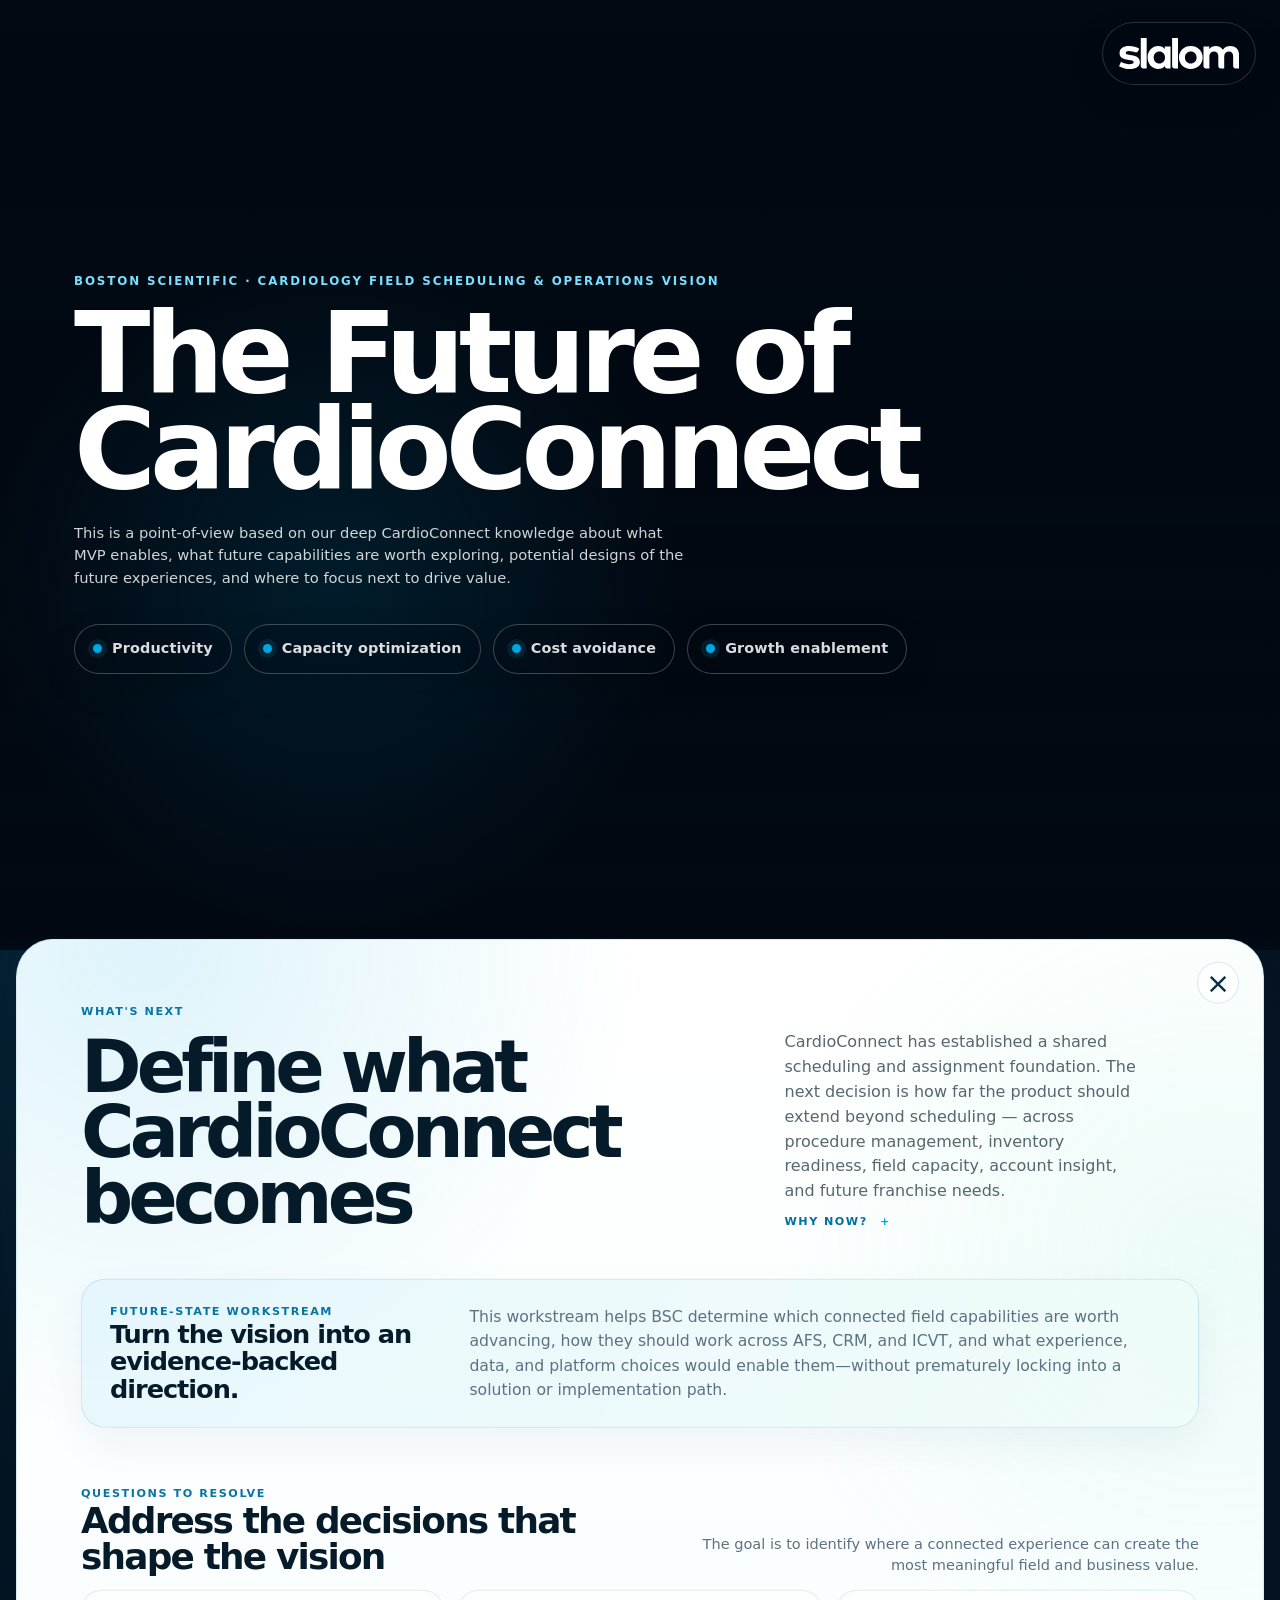
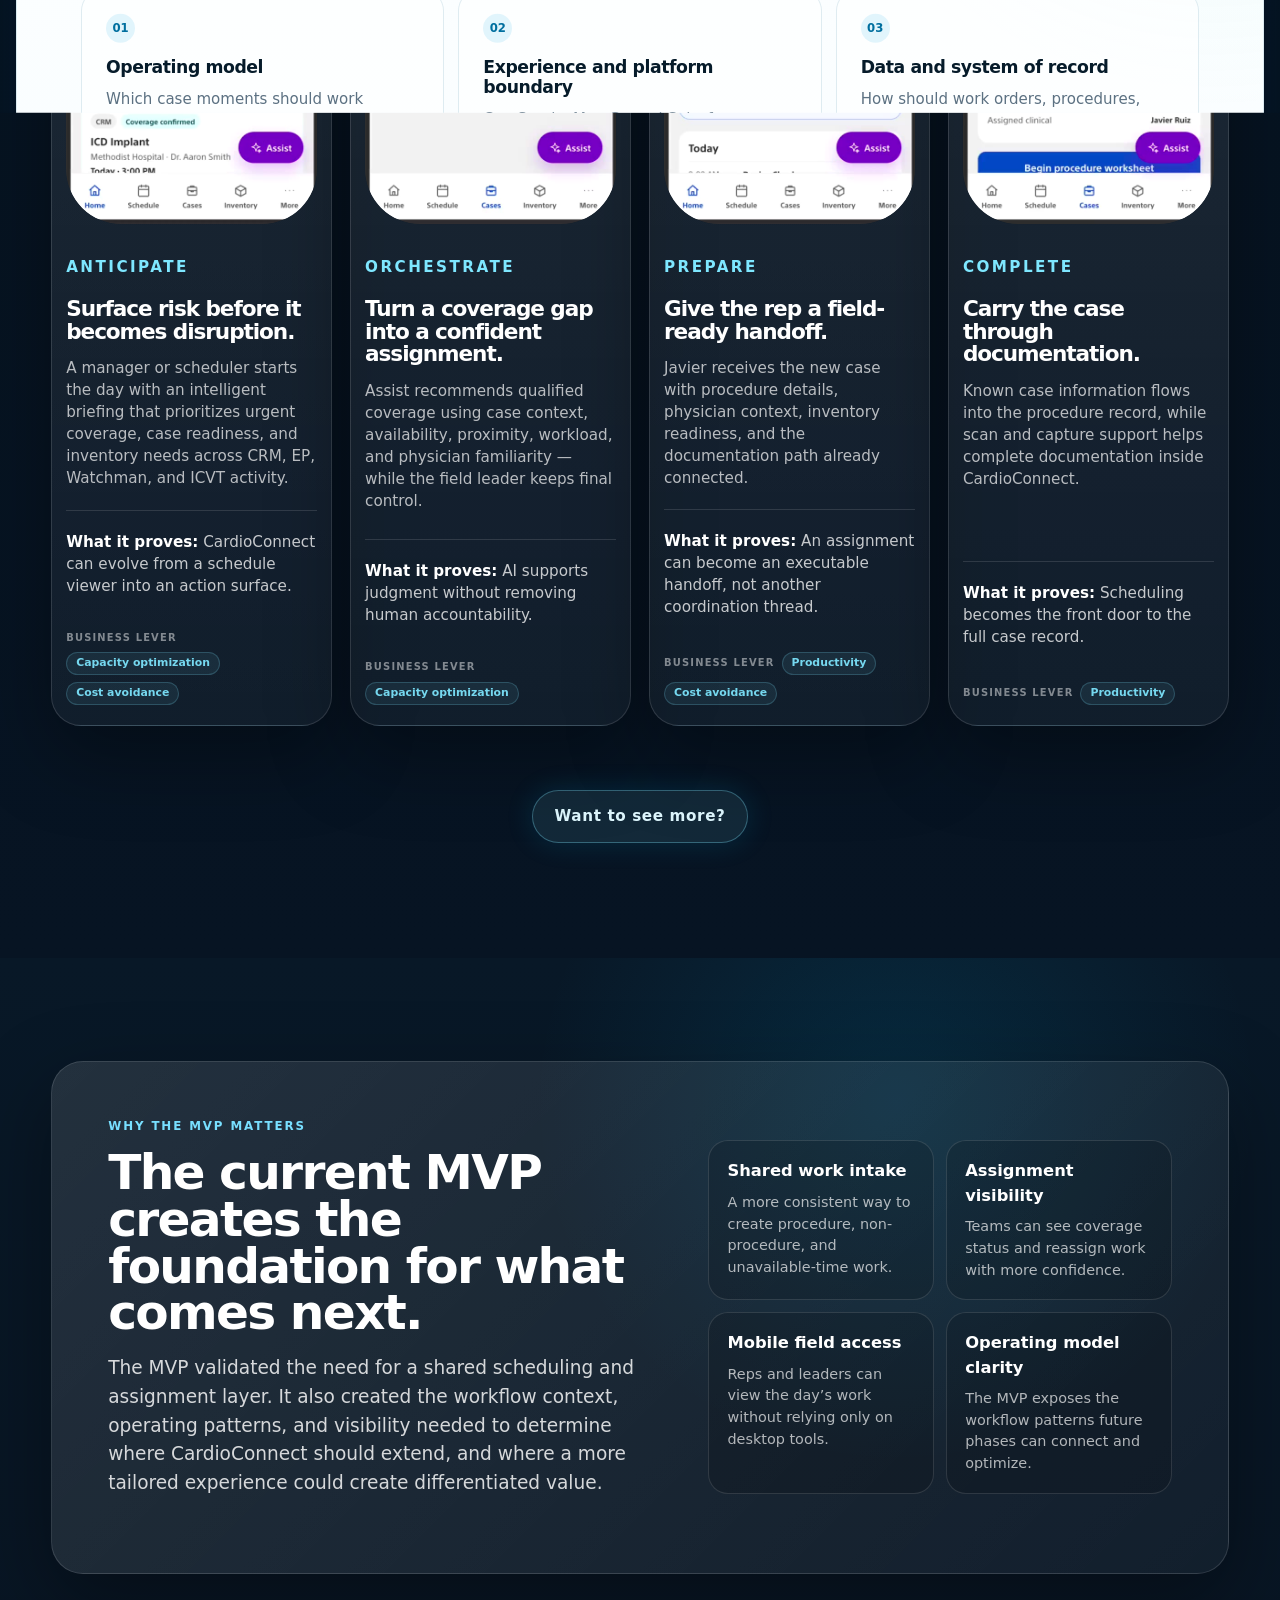
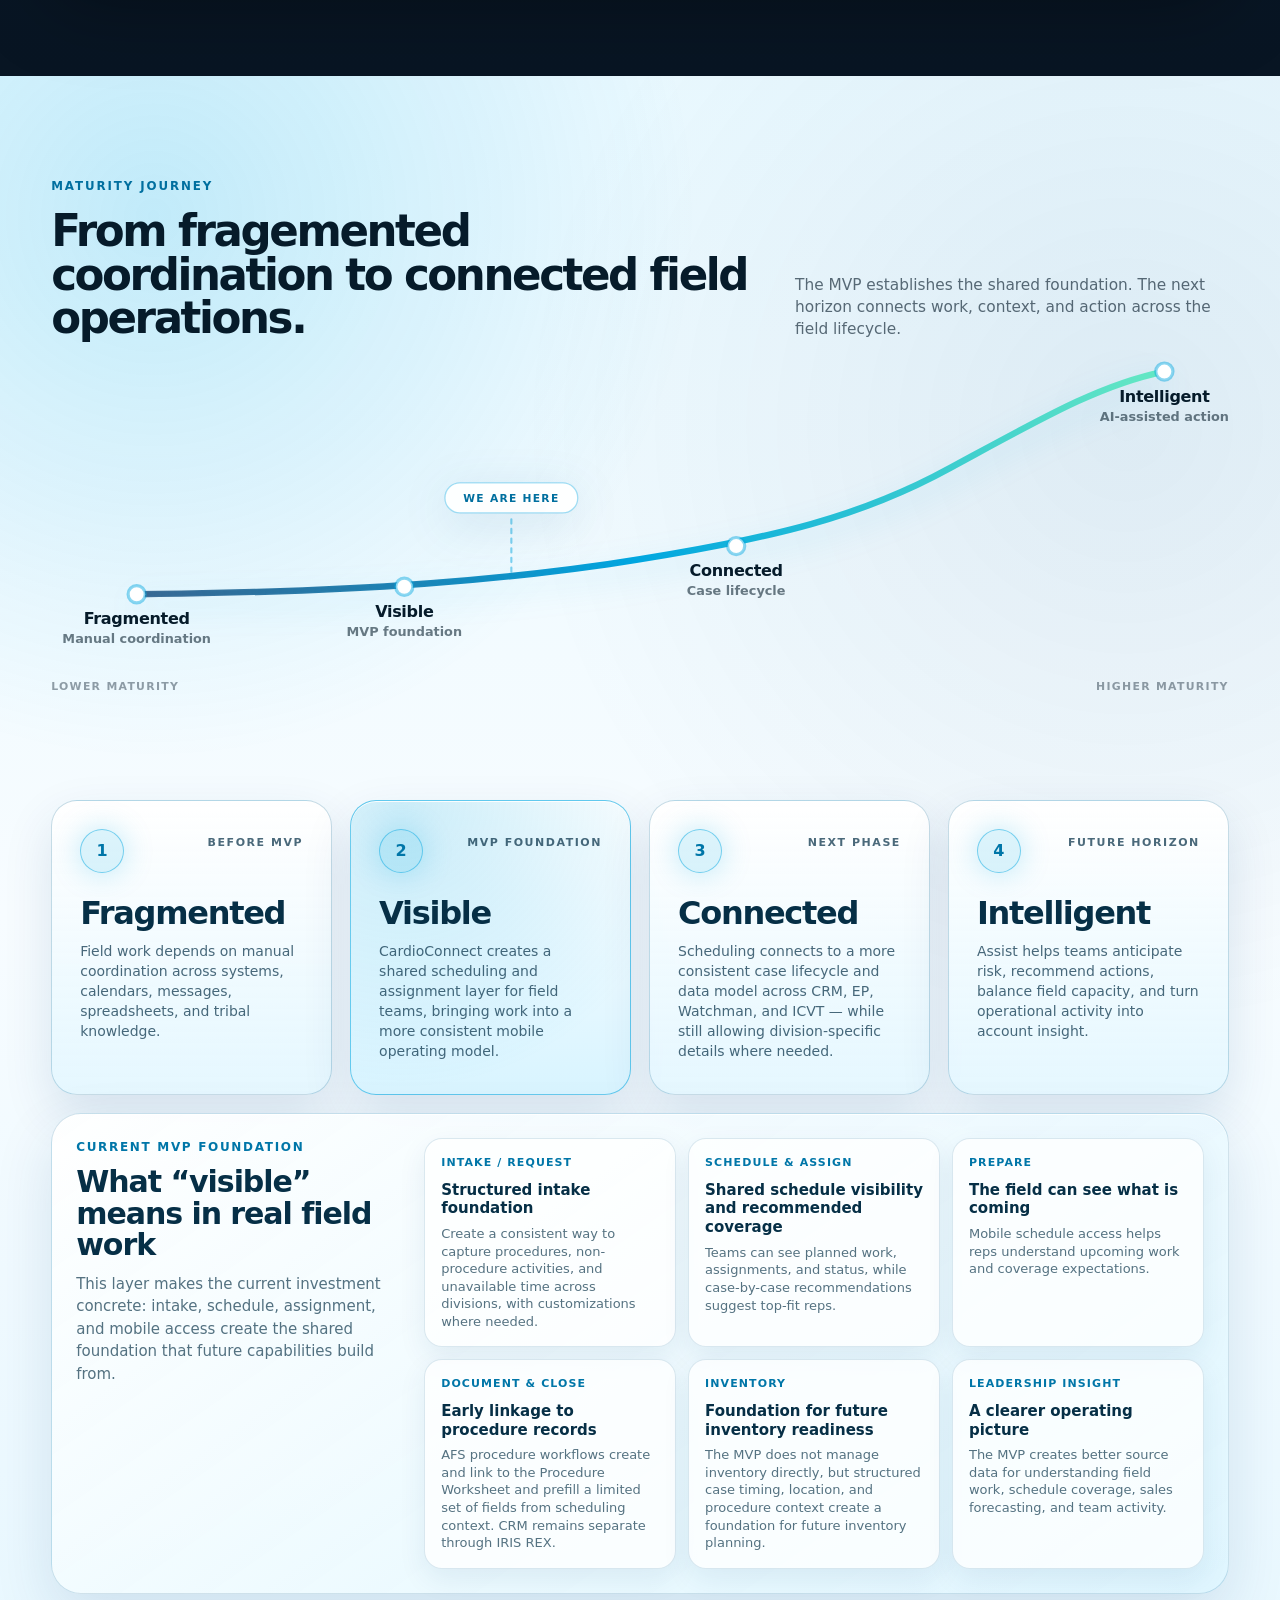
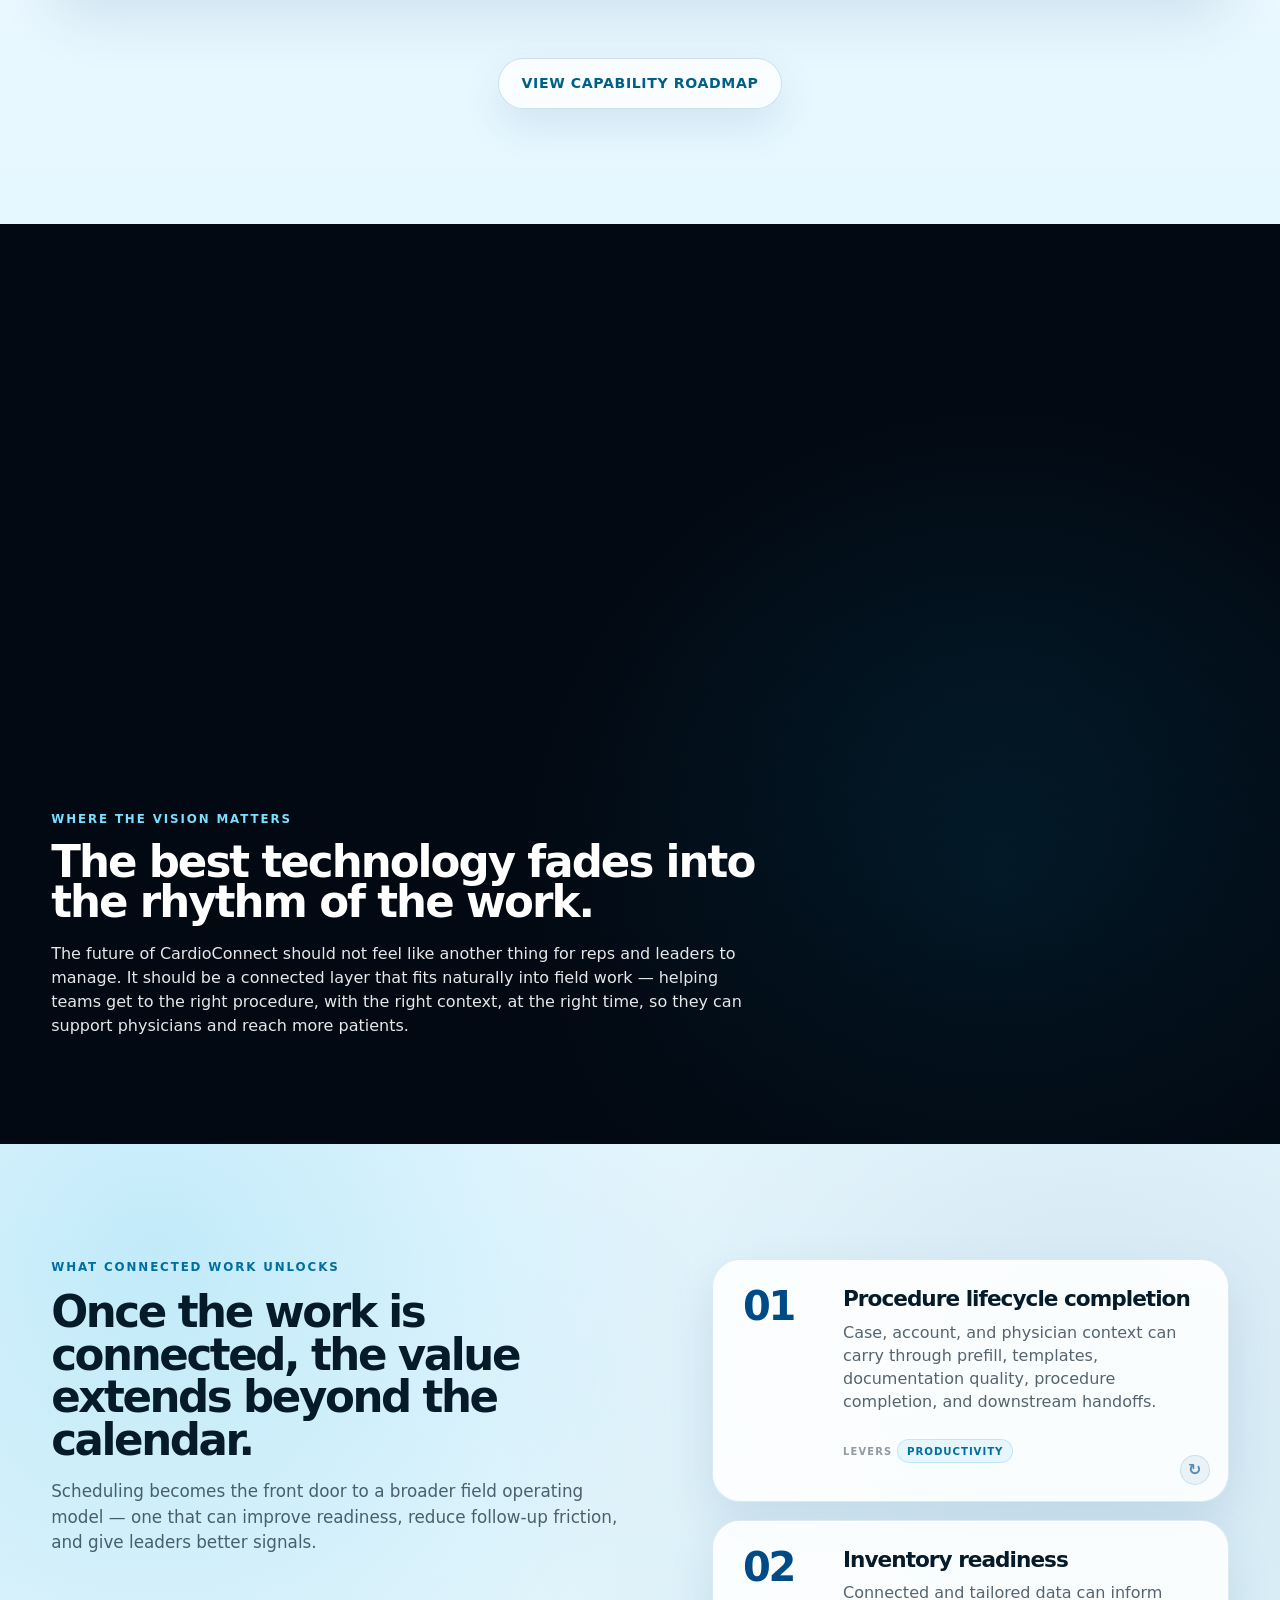
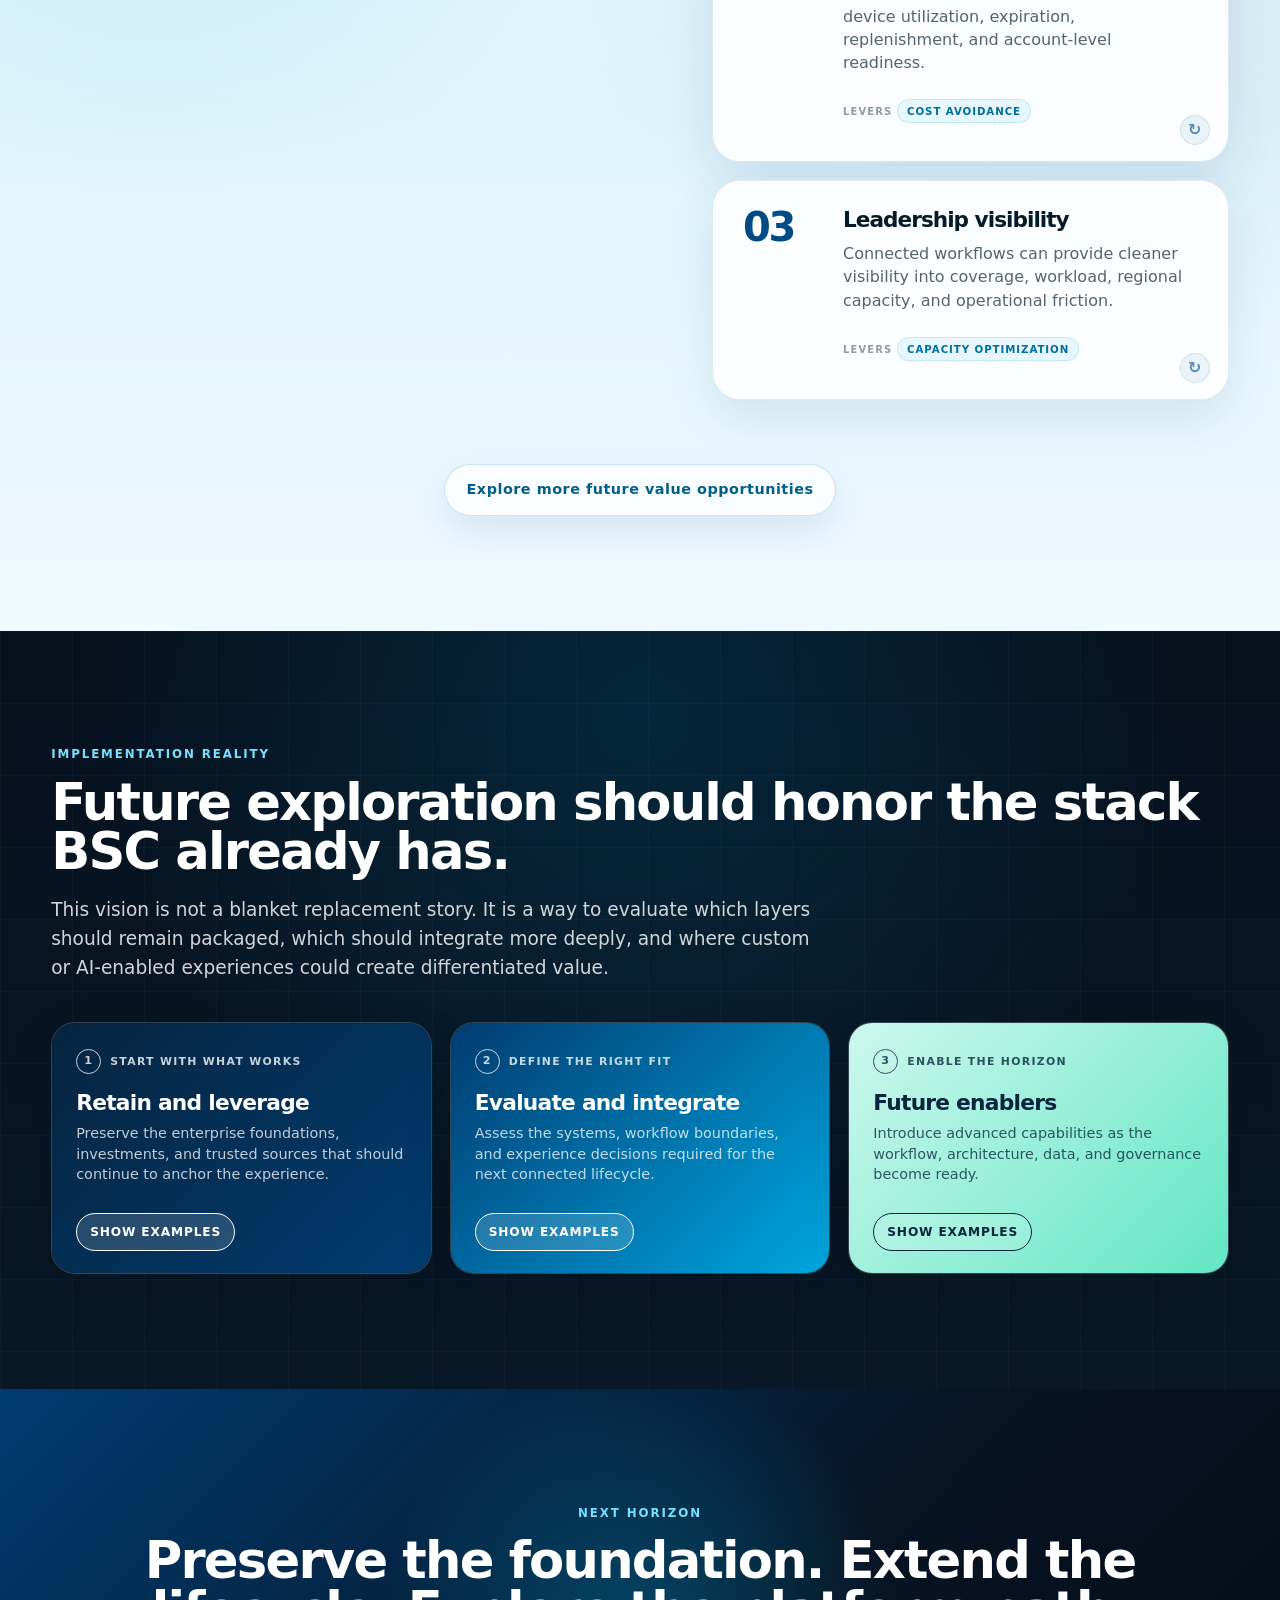
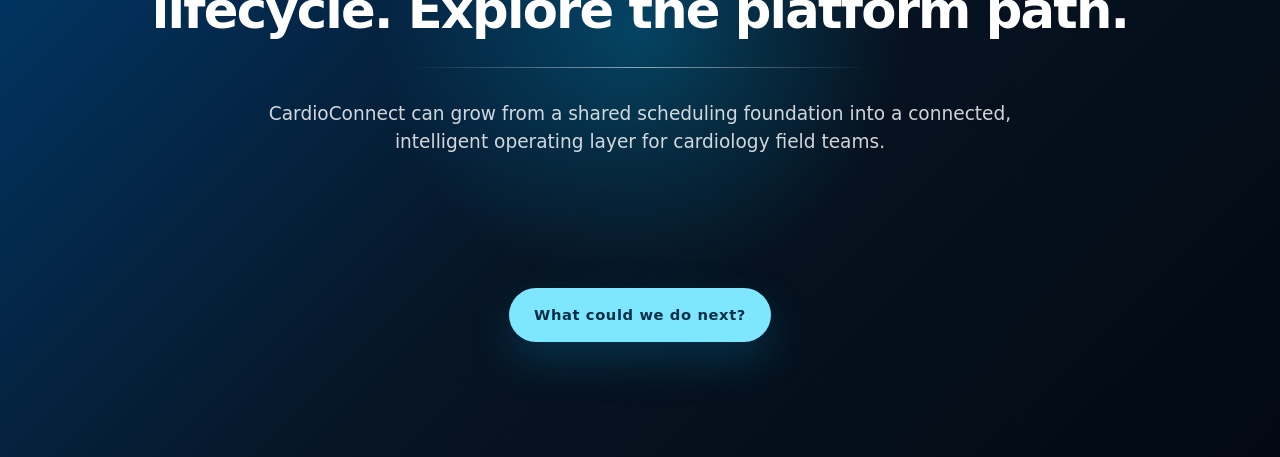
==== commit 35d339ec: "added ICVT mentions" ====
--- a/index.html
+++ b/index.html
@@ -5,3727 +5,7 @@
   <meta name="viewport" content="width=device-width, initial-scale=1" />
   <title>CardioConnect | Future State Vision</title>
   <meta name="description" content="A future-state vision for evolving CardioConnect from scheduling visibility to intelligent field operations." />
-  <style>
-    :root {
-      --bsc-blue: #003c71;
-      --bsc-cyan: #00a6e0;
-      --ink: #071423;
-      --navy: #07121f;
-      --navy-2: #0a1b2c;
-      --navy-3: #10283f;
-      --white: #ffffff;
-      --muted: rgba(255,255,255,.68);
-      --muted-strong: rgba(255,255,255,.82);
-      --line: rgba(255,255,255,.13);
-      --glass: rgba(255,255,255,.075);
-      --glass-strong: rgba(255,255,255,.12);
-      --shadow: 0 28px 80px rgba(0,0,0,.34);
-      --radius-xl: 32px;
-      --radius-lg: 24px;
-      --radius-md: 18px;
-      --ease: cubic-bezier(.2,.8,.2,1);
-      color-scheme: dark;
-    }
-
-    * { box-sizing: border-box; }
-    html { scroll-behavior: smooth; }
-    body {
-      margin: 0;
-      font-family: Inter, ui-sans-serif, system-ui, -apple-system, BlinkMacSystemFont, "Segoe UI", sans-serif;
-      background: radial-gradient(circle at 12% 5%, rgba(0,166,224,.18), transparent 28%), linear-gradient(180deg, #04101d 0%, #071423 42%, #06101d 100%);
-      color: var(--white);
-      line-height: 1.5;
-    }
-
-    a { color: inherit; text-decoration: none; }
-    button { font: inherit; }
-
-    .site-shell { overflow: hidden; }
-    .section { position: relative; padding: clamp(84px, 9vw, 132px) clamp(22px, 4vw, 64px); }
-    .section-inner { width: min(1220px, 100%); margin: 0 auto; position: relative; z-index: 2; }
-
-    .kicker {
-      margin: 0 0 14px;
-      color: #78dfff;
-      letter-spacing: .16em;
-      text-transform: uppercase;
-      font-size: .74rem;
-      font-weight: 800;
-    }
-    h1, h2, h3, p { margin-top: 0; }
-    h1 {
-      font-size: clamp(3.5rem, 9vw, 7rem);
-      line-height: .86;
-      letter-spacing: -.055em;
-      max-width: 980px;
-      margin-bottom: 24px;
-      font-weight: 790;
-    }
-    h2 {
-      font-size: clamp(2rem, 4vw, 5.2rem);
-      line-height: .96;
-      letter-spacing: -.035em;
-      margin-bottom: 20px;
-      font-weight: 760;
-    }
-    h3 {
-      font-size: clamp(1.2rem, 1.8vw, 1.65rem);
-      line-height: 1.08;
-      letter-spacing: -.01em;
-      margin-bottom: 12px;
-    }
-    .lead {
-      color: var(--muted-strong);
-      max-width: 780px;
-      font-size: clamp(1.05rem, 1.45vw, 1.28rem);
-      line-height: 1.55;
-    }
-
-    /* Hero */
-    .hero {
-      min-height: 100svh;
-  padding-top: 50px;
-      display: grid;
-      place-items: stretch;
-      background: #020912;
-    }
-    .hero-video {
-      position: absolute;
-      inset: 0;
-      width: 100%;
-      height: 100%;
-      object-fit: cover;
-      opacity: .92;
-      filter: saturate(1.08) contrast(1.03);
-      transform: scale(1.01);
-    }
-    .hero::before {
-      content: "";
-      position: absolute;
-      inset: 0;
-      background: linear-gradient(90deg, rgba(2,9,18,.28) 0%, rgba(2,9,18,.08) 44%, rgba(2,9,18,.38) 100%);
-      z-index: 1;
-      animation: heroShade 1.4s ease 2.1s forwards;
-    }
-    .hero::after {
-      content: "";
-      position: absolute;
-      inset: 0;
-      background: radial-gradient(circle at 26% 62%, rgba(0,166,224,.26), transparent 31%), linear-gradient(180deg, transparent 0%, rgba(2,9,18,.18) 52%, rgba(2,9,18,.88) 100%);
-      z-index: 1;
-      opacity: .48;
-    }
-    .hero-content {
-      position: relative;
-      z-index: 3;
-      min-height: 100svh;
-      display: flex;
-      flex-direction: column;
-      justify-content: flex-end;
-      width: min(1260px, 100%);
-      margin: 0 auto;
-      padding: clamp(32px, 5vw, 72px) clamp(22px, 5vw, 72px) clamp(64px, 8vw, 104px);
-      opacity: 0;
-      transform: translateY(18px);
-      animation: heroTextIn 1.15s var(--ease) 1.65s forwards;
-    }
-    .hero-title-row { max-width: 970px; }
-.hero .lead {
-  max-width: 620px;
-  font-size: clamp(.92rem, 1.05vw, 1.05rem);
-}
-    .hero-badges { display: flex; flex-wrap: wrap; gap: 10px; margin-top: 32px; }
-    .badge {
-      display: inline-flex;
-      align-items: center;
-      gap: 8px;
-      border: 1px solid rgba(255,255,255,.2);
-      background: rgba(3,20,35,.46);
-      backdrop-filter: blur(18px);
-      color: rgba(255,255,255,.86);
-      border-radius: 999px;
-      padding: 9px 13px;
-      font-weight: 700;
-      font-size: .82rem;
-    }
-    .badge-dot { width: 7px; height: 7px; border-radius: 99px; background: var(--bsc-cyan); box-shadow: 0 0 18px rgba(0,166,224,.9); }
-
-    @keyframes heroTextIn { to { opacity: 1; transform: translateY(0); } }
-    @keyframes heroShade { to { background: linear-gradient(90deg, rgba(2,9,18,.76) 0%, rgba(2,9,18,.44) 48%, rgba(2,9,18,.68) 100%); } }
-
-    /* Future workflow cards */
-    .workflow-section {
-      background:
-        radial-gradient(circle at 12% 0%, rgba(0,166,224,.12), transparent 34rem),
-        linear-gradient(180deg, rgba(5,18,31,.96), rgba(7,20,35,1));
-    }
-    .section-head {
-      display: grid;
-      grid-template-columns: minmax(0, .9fr) minmax(280px, .55fr);
-      gap: 28px;
-      align-items: end;
-      margin-bottom: 42px;
-    }
-    .section-head .lead { margin-bottom: 0; }
-    .workflow-grid {
-      display: grid;
-      grid-template-columns: repeat(4, minmax(0, 1fr));
-      gap: 18px;
-      align-items: stretch;
-    }
-    .workflow-card {
-      min-width: 0;
-      border: 1px solid rgba(255,255,255,.13);
-      background:
-        radial-gradient(circle at 50% 0%, rgba(0,166,224,.10), transparent 22rem),
-        linear-gradient(180deg, rgba(255,255,255,.105), rgba(255,255,255,.045));
-      border-radius: 30px;
-      overflow: hidden;
-      box-shadow: var(--shadow);
-      position: relative;
-      transition: transform .3s var(--ease), border-color .3s var(--ease), background .3s var(--ease), box-shadow .3s var(--ease);
-      display: flex;
-      flex-direction: column;
-      padding-top: 72px;
-    }
-    .workflow-card::after {
-      content: "";
-      position: absolute;
-      inset: 0;
-      pointer-events: none;
-      opacity: 0;
-      transition: opacity .3s var(--ease);
-      background:
-        radial-gradient(circle at 28% 14%, rgba(0,166,224,.26), transparent 24rem),
-        radial-gradient(circle at 86% 22%, rgba(139,45,211,.18), transparent 22rem);
-    }
-    .workflow-card:hover, .workflow-card.is-playing {
-      transform: translateY(-8px);
-      border-color: rgba(0,166,224,.58);
-      box-shadow: 0 34px 95px rgba(0,166,224,.16), var(--shadow);
-    }
-    .workflow-card:hover::after, .workflow-card.is-playing::after { opacity: 1; }
-    .workflow-topbar {
-      position: absolute;
-      top: 18px;
-      left: 18px;
-      right: 18px;
-      z-index: 5;
-      display: flex;
-      align-items: center;
-      justify-content: space-between;
-      gap: 12px;
-    }
-    .card-number {
-      display: grid;
-      place-items: center;
-      width: 38px;
-      height: 38px;
-      border-radius: 14px;
-      background: rgba(0,166,224,.14);
-      border: 1px solid rgba(0,166,224,.30);
-      color: #9be7ff;
-      font-weight: 850;
-      letter-spacing: .04em;
-      box-shadow: 0 0 28px rgba(0,166,224,.20);
-      backdrop-filter: blur(14px);
-    }
-    .actor-tag {
-      display: inline-flex;
-      width: fit-content;
-      align-items: center;
-      gap: 8px;
-      font-size: .72rem;
-      letter-spacing: .07em;
-      color: rgba(255,255,255,.78);
-      font-weight: 800;
-      border: 1px solid rgba(255,255,255,.12);
-      background: rgba(255,255,255,.075);
-      border-radius: 999px;
-      padding: 7px 11px;
-      backdrop-filter: blur(16px);
-      white-space: nowrap;
-    }
-    .actor-tag::before { content: ""; width: 6px; height: 6px; border-radius: 999px; background: #7de3ff; box-shadow: 0 0 16px rgba(0,166,224,.75); }
-    .workflow-media {
-      position: relative;
-      height: clamp(460px, 40vw, 570px);
-      padding: 0 10px 18px;
-      background: transparent;
-      display: grid;
-      place-items: center;
-      z-index: 2;
-    }
-  .workflow-media video {
-  display: block;
-  height: 100%;
-  width: auto;
-  max-width: 100%;
-  object-fit: contain;
-  filter: saturate(1.03) contrast(1.02);
-
-  /* Fix phone screen corner clipping */
-  border-radius: 55px;
-  overflow: hidden;
-  clip-path: inset(0 round 55px);
-
-  background: transparent;
-  box-shadow: 0 18px 44px rgba(0,0,0,.22);
-}
-    .workflow-copy {
-      padding: 14px 14px 20px;
-      display: flex;
-      flex-direction: column;
-      flex: 1;
-      position: relative;
-      z-index: 2;
-    }
-    .workflow-chapter {
-      margin: 0 0 15px;
-      color: #00a6e0;
-      letter-spacing: .16em;
-      text-transform: uppercase;
-      font-size: .76rem;
-      font-weight: 850;
-    }
-    .workflow-copy h3 {
-      font-size: clamp(1.35rem, 1.6vw, 1.72rem);
-      line-height: 1.04;
-      letter-spacing: -.05em;
-      margin-bottom: 14px;
-    }
-    .workflow-copy p {
-      color: rgba(255,255,255,.70);
-      margin-bottom: 20px;
-      font-size: clamp(.95rem, 1.06vw, 1.05rem);
-      line-height: 1.45;
-    }
-    .workflow-copy .workflow-chapter {
-  color: #7ee7ff;
-}
-    .workflow-proof {
-      margin-top: auto;
-      padding-top: 20px;
-      border-top: 1px solid rgba(255,255,255,.12);
-      color: rgba(255,255,255,.76) !important;
-    }
-    .workflow-proof strong { color: #fff; font-weight: 850; }
-
-    /* Main 4 workflow videos */
-.workflow-grid .workflow-media video {
-  border-radius: 55px;
-  clip-path: inset(0 round 55px);
-}
-    /* Bonus 2 workflow videos */
-.more-workflow-grid .workflow-media video {
-  border-radius: 32px;
-  clip-path: inset(0 round 32px);
-}
-
-    /* Foundation bridge */
-    .foundation {
-      background:
-        radial-gradient(circle at 70% 20%, rgba(0,166,224,.13), transparent 34%),
-        linear-gradient(180deg, #081827, #081523);
-      padding-top: clamp(76px, 8vw, 116px);
-      padding-bottom: clamp(76px, 8vw, 116px);
-    }
-    .foundation-panel {
-      display: grid;
-      grid-template-columns: minmax(0, .88fr) minmax(360px, .72fr);
-      gap: 34px;
-      align-items: center;
-      border: 1px solid rgba(255,255,255,.13);
-      border-radius: var(--radius-xl);
-      background: linear-gradient(135deg, rgba(255,255,255,.11), rgba(255,255,255,.045));
-      box-shadow: var(--shadow);
-      padding: clamp(28px, 4.5vw, 56px);
-    }
-    .foundation-panel h2 { font-size: clamp(2rem, 3.8vw, 3.7rem); margin-bottom: 18px; }
-    .foundation-proof {
-      display: grid;
-      grid-template-columns: 1fr 1fr;
-      gap: 12px;
-    }
-    .proof-card {
-      border: 1px solid rgba(255,255,255,.12);
-      border-radius: 20px;
-      background: rgba(0,0,0,.15);
-      padding: 18px;
-      min-height: 132px;
-    }
-    .proof-card strong { display: block; font-size: 1.02rem; margin-bottom: 8px; }
-    .proof-card span { color: rgba(255,255,255,.68); font-size: .9rem; display: block; }
-
-    /* Maturity model */
-    .maturity {
-      background:
-        radial-gradient(circle at 20% 0%, rgba(0,166,224,.18), transparent 32rem),
-        radial-gradient(circle at 90% 10%, rgba(0,60,113,.35), transparent 36rem),
-        linear-gradient(180deg, #03070c 0%, #040a12 45%, #02060a 100%);
-    }
-    .maturity-shell {
-      border: 1px solid rgba(255,255,255,.10);
-      border-radius: 36px;
-      background: linear-gradient(145deg, rgba(255,255,255,.08), rgba(255,255,255,.035));
-      box-shadow: var(--shadow);
-      overflow: hidden;
-      position: relative;
-      padding: clamp(24px, 4vw, 56px);
-    }
-    .maturity-shell::before {
-      content: "";
-      position: absolute;
-      inset: 0;
-      background: linear-gradient(120deg, rgba(0,166,224,.10), transparent 40%, rgba(255,255,255,.04));
-      pointer-events: none;
-    }
-    .mm-header-row {
-      display: grid;
-      grid-template-columns: 1fr;
-      gap: 18px;
-      align-items: end;
-      margin-bottom: 34px;
-      position: relative;
-      z-index: 2;
-    }
-    .mm-lead {
-      margin: 0;
-      color: rgba(238,248,255,.68);
-      font-size: 18px;
-      line-height: 1.55;
-      max-width: 520px;
-    }
-    .mm-lead strong { color: #eef8ff; font-weight: 650; }
-    .mm-header-row h2 { font-size: clamp(1.5rem, 2vw, 2rem); line-height: .98; max-width: 980px; margin-bottom: 0; }
-    .mm-timeline-wrap {
-      position: relative;
-      padding: 5px 0 8px;
-      z-index: 2;
-    }
-  .mm-timeline-line {
-  display: none;
-}
-    
-    .mm-stages {
-      display: grid;
-      grid-template-columns: repeat(4, minmax(0, 1fr));
-      gap: 18px;
-      position: relative;
-      z-index: 2;
-    }
-    .mm-stage-card {
-  position: relative;
-  min-height: 330px;
-  border-radius: 26px;
-  position: relative;
- padding: 96px 28px 28px;
-  border: 1px solid rgba(255,255,255,.11);
-  background: linear-gradient(180deg, rgba(255,255,255,.095), rgba(255,255,255,.045));
-  box-shadow: inset 0 1px 0 rgba(255,255,255,.08), 0 18px 55px rgba(0,0,0,.25);
-  transition: transform .25s ease, border-color .25s ease, background .25s ease;
-  cursor: pointer;
-  text-align: left;
-  color: inherit;
-  font: inherit;
-  width: 100%;
-}
-    .mm-stage-card:hover, .mm-stage-card.active {
-      transform: translateY(-6px);
-      border-color: rgba(0,166,224,.55);
-      background: linear-gradient(180deg, rgba(0,166,224,.16), rgba(255,255,255,.055));
-    }
-    .mm-stage-card.mvp {
-      border-color: rgba(0,166,224,.42);
-      background: linear-gradient(180deg, rgba(0,166,224,.18), rgba(255,255,255,.055));
-    }
-    .mm-stage-card.future { border-color: rgba(121,242,192,.24); }
-
-    .mm-stage-node {
-  position: absolute;
-  top: 28px;
-  left: 28px;
-  width: 44px;
-  height: 44px;
-  border-radius: 999px;
-  display: grid;
-  place-items: center;
-  background: rgba(0, 166, 224, .14);
-  border: 1px solid rgba(0, 166, 224, .55);
-  color: #7ee7ff;
-  font-weight: 850;
-  box-shadow: 0 0 30px rgba(0, 166, 224, .25);
-  margin: 0;
-}
-    .mm-stage-meta {
-  position: absolute;
-  top: 34px;
-  right: 28px;
-  margin: 0;
-  max-width: 170px;
-
-  font-size: 9px;
-  line-height: 1.15;
-  letter-spacing: .1em;
-  text-transform: uppercase;
-  font-weight: 850;
-  text-align: right;
-
-  color: rgba(119, 198, 255, 0.58);
-}
-    .mm-stage-card h3 {
-      font-size: clamp(1.65rem, 2.5vw, 2rem);
-      line-height: 1;
-      letter-spacing: -.04em;
-      margin: 0 0 12px;
-    }
-    .mm-stage-card p {
-      color: rgba(238,248,255,.68);
-      margin: 0 0 18px;
-      line-height: 1.43;
-      font-size: 14px;
-    }
-    .mm-chips {
-      display: flex;
-      flex-wrap: wrap;
-      gap: 8px;
-      margin-top: auto;
-    }
-    .mm-chip {
-      display: inline-flex;
-      padding: 7px 9px;
-      border-radius: 999px;
-      border: 1px solid rgba(255,255,255,.12);
-      background: rgba(255,255,255,.06);
-      color: rgba(238,248,255,.78);
-      font-size: 11px;
-      line-height: 1;
-      white-space: nowrap;
-    }
-    .mm-chip.mvp-chip {
-      background: rgba(0,166,224,.16);
-      color: #c7f3ff;
-      border-color: rgba(0,166,224,.35);
-    }
-    .mm-chip.future-chip {
-      background: rgba(121,242,192,.12);
-      color: #d7ffef;
-      border-color: rgba(121,242,192,.28);
-    }
-    .mm-proof-panel {
-      display: grid;
-      grid-template-columns: 330px minmax(0, 1fr);
-      gap: 18px;
-      border: 1px solid rgba(255,255,255,.11);
-      background: linear-gradient(145deg, rgba(3,12,22,.86), rgba(10,35,54,.54));
-      border-radius: 30px;
-      padding: 24px;
-      margin-top: 10px;
-      box-shadow: inset 0 1px 0 rgba(255,255,255,.07);
-      position: relative;
-      z-index: 2;
-    }
-    .mm-proof-label {
-      margin: 0 0 10px;
-      color: rgba(185,231,255,.72);
-      font-size: 12px;
-      text-transform: uppercase;
-      letter-spacing: .14em;
-      font-weight: 800;
-    }
-    .mm-proof-title {
-      margin: 0 0 12px;
-      font-size: 30px;
-      letter-spacing: -.035em;
-      line-height: 1.05;
-    }
-    .mm-proof-copy {
-      margin: 0;
-      color: rgba(238,248,255,.68);
-      line-height: 1.5;
-      font-size: 15px;
-    }
-    .mm-proof-grid {
-      display: grid;
-      grid-template-columns: repeat(3, minmax(0, 1fr));
-      gap: 12px;
-    }
-    .mm-proof-item {
-      border-radius: 18px;
-      border: 1px solid rgba(255,255,255,.10);
-      background: rgba(255,255,255,.055);
-      padding: 16px;
-      min-height: 130px;
-    }
-    .mm-proof-item span {
-      display: block;
-      color: rgba(185,231,255,.62);
-      font-size: 11px;
-      letter-spacing: .10em;
-      text-transform: uppercase;
-      font-weight: 800;
-      margin-bottom: 9px;
-    }
-    .mm-proof-item strong {
-      display: block;
-      font-size: 15px;
-      line-height: 1.25;
-      margin-bottom: 7px;
-    }
-    .mm-proof-item p {
-      margin: 0;
-      color: rgba(238,248,255,.62);
-      font-size: 13px;
-      line-height: 1.35;
-    }
-    .mm-bottom-claim {
-      margin-top: 24px;
-      display: grid;
-      grid-template-columns: 1fr auto;
-      gap: 22px;
-      align-items: center;
-      border-radius: 24px;
-      padding: 20px 22px;
-      background: linear-gradient(90deg, rgba(0,166,224,.16), rgba(121,242,192,.08));
-      border: 1px solid rgba(0,166,224,.22);
-      position: relative;
-      z-index: 2;
-    }
-    .mm-bottom-claim p {
-      margin: 0;
-      color: rgba(238,248,255,.68);
-      font-size: 15px;
-      line-height: 1.45;
-    }
-    .mm-bottom-claim strong { color: #eef8ff; }
-    .mm-mode-tag {
-      color: #c6f7ff;
-      border: 1px solid rgba(0,166,224,.32);
-      background: rgba(0,166,224,.10);
-      padding: 10px 14px;
-      border-radius: 999px;
-      font-size: 12px;
-      font-weight: 750;
-      white-space: nowrap;
-    }
-
-
-    /* Human moment */
-    .human-moment {
-      min-height: 920px;
-      display: grid;
-      align-items: stretch;
-      padding-top: clamp(80px, 8vw, 120px);
-      padding-bottom: clamp(56px, 7vw, 92px);
-      background: #020912;
-      overflow: hidden;
-    }
-    .human-moment video {
-      position: absolute;
-      inset: 0;
-      width: 100%;
-      height: 100%;
-      object-fit: cover;
-      object-position: center center;
-      opacity: .94;
-      filter: saturate(1.05) contrast(1.04);
-    }
-    .human-moment::before {
-      content: "";
-      position: absolute;
-      inset: 0;
-      z-index: 1;
-      background:
-        linear-gradient(180deg, rgba(2,9,18,.14) 0%, rgba(2,9,18,.18) 44%, rgba(2,9,18,.74) 100%),
-        radial-gradient(circle at 78% 72%, rgba(0,166,224,.18), transparent 30rem),
-        linear-gradient(90deg, rgba(2,9,18,.42) 0%, rgba(2,9,18,.10) 45%, rgba(2,9,18,.24) 100%);
-    }
-.human-moment .section-inner {
-  position: relative;
-  z-index: 2;
-  display: flex;
-  justify-content: flex-start;
-  align-items: flex-end;
-  min-height: 100%;
-}
-    .human-card {
-  max-width: 760px;
-  padding: 0;
-  border: none;
-  background: transparent;
-  border-radius: 0;
-  backdrop-filter: none;
-  box-shadow: none;
-}
-    .human-card h2 {
-  font-size: clamp(2.4rem, 3.4vw, 4.6rem);
-  line-height: .92;
-  letter-spacing: -.045em;
-  max-width: 780px;
-  margin-bottom: 20px;
-}
-.human-card .lead {
-  font-size: clamp(1rem, 1.25vw, 1.22rem);
-  line-height: 1.5;
-  max-width: 720px;
-  color: rgba(255,255,255,.9);
-}
-
-    /* Outcome / systems / closing */
-    .outcomes {
-      background:
-        radial-gradient(circle at 86% 8%, rgba(0,166,224,.20), transparent 30rem),
-        radial-gradient(circle at 12% 80%, rgba(0,60,113,.10), transparent 26rem),
-        linear-gradient(180deg, #f2fbff 0%, #dff2f8 100%);
-      color: var(--ink);
-    }
-    .outcomes .kicker { color: #005f86; }
-    .outcomes .lead { color: rgba(7,20,35,.72); }
-    .outcome-carousel-layout {
-      display: grid;
-      grid-template-columns: minmax(0, .9fr) minmax(420px, .82fr);
-      gap: clamp(32px, 5vw, 72px);
-      align-items: center;
-    }
-    .outcome-intro h2 { max-width: 760px; font-size: clamp(2.2rem, 3.4vw, 3.8rem);}
-    .outcome-tabs {
-      display: inline-flex;
-      gap: 8px;
-      background: rgba(255,255,255,.62);
-      border: 1px solid rgba(0,60,113,.13);
-      border-radius: 999px;
-      padding: 7px;
-      margin-top: 30px;
-      box-shadow: 0 14px 44px rgba(0,60,113,.09);
-    }
-    .outcome-tab {
-      border: 0;
-      border-radius: 999px;
-      background: transparent;
-      color: rgba(7,20,35,.68);
-      padding: 10px 14px;
-      font-weight: 850;
-      cursor: pointer;
-      transition: background .22s var(--ease), color .22s var(--ease), box-shadow .22s var(--ease);
-    }
-    .outcome-tab.active {
-      background: #003c71;
-      color: #fff;
-      box-shadow: 0 8px 22px rgba(0,60,113,.20);
-    }
-    .outcome-stage {
-      min-height: 440px;
-      background: rgba(255,255,255,.82);
-      border: 1px solid rgba(0,60,113,.12);
-      border-radius: 34px;
-      box-shadow: 0 26px 86px rgba(0,60,113,.16);
-      padding: clamp(28px, 4vw, 44px);
-      position: relative;
-      overflow: hidden;
-    }
-    .outcome-stage::before {
-      content: "";
-      position: absolute;
-      inset: 0;
-      background: radial-gradient(circle at 85% 12%, rgba(0,166,224,.22), transparent 22rem);
-      pointer-events: none;
-    }
-    .outcome-card-panel {
-      position: relative;
-      z-index: 2;
-      animation: softIn .28s var(--ease);
-    }
-    .outcome-label {
-      display: inline-flex;
-      align-items: center;
-      gap: 8px;
-      margin-bottom: 22px;
-      border-radius: 999px;
-      background: rgba(0,60,113,.08);
-      border: 1px solid rgba(0,60,113,.12);
-      color: rgba(7,20,35,.72);
-      padding: 9px 12px;
-      font-size: .78rem;
-      font-weight: 850;
-      letter-spacing: .03em;
-    }
-    .outcome-label::before { content: ""; width: 8px; height: 8px; border-radius: 99px; background: #00a6e0; box-shadow: 0 0 18px rgba(0,166,224,.8); }
-    .outcome-card-panel h3 {
-      font-size: clamp(2rem, 3.2vw, 3.2rem);
-      line-height: .95;
-      letter-spacing: -.06em;
-      margin-bottom: 18px;
-      color: #071423;
-    }
-    .outcome-card-panel p {
-      color: rgba(7,20,35,.72);
-      font-size: clamp(1rem, 1.25vw, 1.18rem);
-      line-height: 1.5;
-      margin-bottom: 26px;
-    }
-    .outcome-bullets {
-      display: grid;
-      gap: 12px;
-      padding: 0;
-      margin: 0;
-      list-style: none;
-    }
-    .outcome-bullets li {
-      display: grid;
-      grid-template-columns: 10px 1fr;
-      gap: 14px;
-      color: rgba(7,20,35,.74);
-      align-items: start;
-      line-height: 1.42;
-    }
-    .outcome-bullets li::before {
-      content: "";
-      width: 8px;
-      height: 8px;
-      border-radius: 99px;
-      background: #00a6e0;
-      margin-top: .55em;
-      box-shadow: 0 0 14px rgba(0,166,224,.52);
-    }
-    @keyframes softIn { from { opacity: 0; transform: translateX(10px); } to { opacity: 1; transform: translateX(0); } }
-
-    .systems {
-      background:
-        linear-gradient(rgba(255,255,255,.025) 1px, transparent 1px),
-        linear-gradient(90deg, rgba(255,255,255,.025) 1px, transparent 1px),
-        radial-gradient(circle at 50% 10%, rgba(0,166,224,.14), transparent 34rem),
-        linear-gradient(180deg, #06111e, #081827);
-      background-size: 72px 72px, 72px 72px, auto, auto;
-    }
-    .systems .lead { max-width: 760px; }
-    .system-card-row {
-      display: grid;
-      grid-template-columns: .95fr 1.1fr .95fr;
-      gap: 18px;
-      align-items: stretch;
-      margin-top: 40px;
-    }
-    .system-info-card {
-      border: 1px solid rgba(255,255,255,.12);
-      border-radius: 26px;
-      background: linear-gradient(180deg, rgba(255,255,255,.095), rgba(255,255,255,.045));
-      padding: 28px;
-      box-shadow: inset 0 1px 0 rgba(255,255,255,.08), 0 18px 55px rgba(0,0,0,.20);
-      min-height: 250px;
-    }
-    .system-info-card h3 {
-      font-size: clamp(1.35rem, 1.8vw, 1.75rem);
-      margin-bottom: 14px;
-    }
-    .system-info-card p {
-      color: rgba(255,255,255,.70);
-      margin-bottom: 22px;
-      line-height: 1.45;
-    }
-    .chip-cloud { display: flex; flex-wrap: wrap; gap: 10px; }
-    .system-pill {
-      display: inline-flex;
-      align-items: center;
-      border: 1px solid rgba(255,255,255,.12);
-      border-radius: 999px;
-      background: rgba(255,255,255,.065);
-      color: rgba(255,255,255,.78);
-      padding: 8px 12px;
-      font-size: .78rem;
-      line-height: 1;
-      font-weight: 780;
-      white-space: nowrap;
-    }
-
-    .closing {
-      min-height: 620px;
-      display: grid;
-      place-items: center;
-      text-align: center;
-      background:
-        radial-gradient(circle at 50% 36%, rgba(0,166,224,.30), transparent 34%),
-        linear-gradient(135deg, #003c71 0%, #071423 52%, #020912 100%);
-    }
-    .closing h2 { max-width: 1020px; margin-left: auto; margin-right: auto; }
-    .closing .lead { margin-left: auto; margin-right: auto; max-width: 760px; }
-    .closing-line {
-      width: min(460px, 80%);
-      height: 1px;
-      background: linear-gradient(90deg, transparent, rgba(255,255,255,.54), transparent);
-      margin: 32px auto;
-    }
-
-    /* LIGHT MODE TREATMENT — Maturity Path */
-.maturity {
-  background:
-    radial-gradient(circle at 12% 10%, rgba(0, 166, 224, .18), transparent 32rem),
-    radial-gradient(circle at 85% 20%, rgba(0, 60, 113, .10), transparent 34rem),
-    linear-gradient(180deg, #f2fbff 0%, #e1f5ff 52%, #f7fcff 100%);
-  color: #062f46;
-}
-
-.maturity .maturity-shell,
-.maturity .mockup-shell {
-  background:
-    linear-gradient(145deg, rgba(255,255,255,.88), rgba(218,243,255,.74));
-  border: 1px solid rgba(0, 96, 142, .16);
-  box-shadow: 0 30px 90px rgba(0, 60, 113, .14);
-}
-
-.maturity .eyebrow {
-  color: #0076a8;
-}
-
-.maturity h1,
-.maturity h2,
-.maturity .section-title {
-  color: #062f46;
-}
-
-.maturity .lead,
-.maturity p {
-  color: rgba(6, 47, 70, .68);
-}
-
-/* Maturity stage cards — light blue */
-.maturity .stage-card {
-  background:
-    linear-gradient(180deg, rgba(255,255,255,.92), rgba(226,246,255,.82));
-  border: 1px solid rgba(0, 96, 142, .18);
-  box-shadow:
-    inset 0 1px 0 rgba(255,255,255,.9),
-    0 18px 45px rgba(0, 60, 113, .12);
-  color: #062f46;
-}
-
-.maturity .stage-card:hover,
-.maturity .stage-card.active {
-  background:
-    radial-gradient(circle at 20% 0%, rgba(0,166,224,.18), transparent 18rem),
-    linear-gradient(180deg, #ffffff, #dff5ff);
-  border-color: rgba(0, 166, 224, .48);
-  box-shadow:
-    0 22px 60px rgba(0, 166, 224, .18),
-    inset 0 1px 0 rgba(255,255,255,.95);
-}
-
-.maturity .stage-card.mvp {
-  background:
-    radial-gradient(circle at 12% 0%, rgba(0,166,224,.20), transparent 18rem),
-    linear-gradient(180deg, #ffffff, #d9f4ff);
-  border-color: rgba(0, 166, 224, .42);
-}
-
-.maturity .stage-card.future {
-  background:
-    linear-gradient(180deg, rgba(255,255,255,.92), rgba(228,250,247,.84));
-  border-color: rgba(0, 150, 136, .22);
-}
-
-/* Maturity numbers + chips — light mode */
-.maturity .stage-node {
-  background: rgba(0, 166, 224, .12);
-  border: 1px solid rgba(0, 166, 224, .42);
-  color: #006f9f;
-  box-shadow: 0 0 24px rgba(0, 166, 224, .20);
-}
-
-.maturity .stage-meta {
-  color: rgba(6, 47, 70, .58);
-}
-
-.maturity .stage-card h2 {
-  color: #062f46;
-}
-
-.maturity .stage-card p {
-  color: rgba(6, 47, 70, .66);
-}
-
-.maturity .chip {
-  background: rgba(0, 96, 142, .08);
-  border-color: rgba(0, 96, 142, .16);
-  color: #16475f;
-}
-
-.maturity .chip.mvp-chip {
-  background: rgba(0, 166, 224, .14);
-  border-color: rgba(0, 166, 224, .28);
-  color: #005f88;
-}
-
-.maturity .chip.future-chip {
-  background: rgba(0, 150, 136, .12);
-  border-color: rgba(0, 150, 136, .24);
-  color: #0b625b;
-}
-
-/* Maturity proof panel — light mode */
-.maturity .proof-panel {
-  background:
-    linear-gradient(145deg, rgba(255,255,255,.90), rgba(225,247,255,.78));
-  border: 1px solid rgba(0, 96, 142, .16);
-  box-shadow: 0 18px 50px rgba(0, 60, 113, .10);
-}
-
-.maturity .proof-label {
-  color: #0076a8;
-}
-
-.maturity .proof-title {
-  color: #062f46;
-}
-
-.maturity .proof-copy {
-  color: rgba(6, 47, 70, .68);
-}
-
-.maturity .proof-item {
-  background: rgba(255,255,255,.70);
-  border: 1px solid rgba(0, 96, 142, .12);
-}
-
-.maturity .proof-item span {
-  color: #0076a8;
-}
-
-.maturity .proof-item strong {
-  color: #062f46;
-}
-
-.maturity .proof-item p {
-  color: rgba(6, 47, 70, .62);
-}
-
-/* REFINED LIGHT BLUE MATURITY SECTION */
-#maturity {
-  background:
-    radial-gradient(circle at 10% 0%, rgba(0,166,224,.22), transparent 34rem),
-    radial-gradient(circle at 88% 12%, rgba(0,60,113,.10), transparent 38rem),
-    linear-gradient(180deg, #eaf9ff 0%, #f6fcff 48%, #e5f7ff 100%);
-  color: #062f46;
-}
-
-#maturity .maturity-shell {
-  background:
-    linear-gradient(145deg, rgba(255,255,255,.92), rgba(220,244,255,.82));
-  border: 1px solid rgba(0, 96, 142, .18);
-  box-shadow: 0 28px 90px rgba(0, 60, 113, .14);
-}
-
-#maturity .section-kicker,
-#maturity .eyebrow {
-  color: #0076a8;
-}
-
-#maturity h2 {
-  color: #062f46;
-  font-size: clamp(2.8rem, 5vw, 5.4rem);
-  line-height: .96;
-  max-width: 1180px;
-}
-
-/* LIGHT MATURITY CARDS */
-#maturity .stage-card {
-  background:
-    linear-gradient(180deg, rgba(255,255,255,.94), rgba(226,246,255,.84));
-  border: 1px solid rgba(0, 96, 142, .22);
-  box-shadow:
-    inset 0 1px 0 rgba(255,255,255,.9),
-    0 20px 50px rgba(0, 60, 113, .12);
-  color: #062f46;
-}
-
-#maturity .stage-card.active,
-#maturity .stage-card:hover {
-  background:
-    radial-gradient(circle at 18% 0%, rgba(0,166,224,.22), transparent 18rem),
-    linear-gradient(180deg, #ffffff, #d8f4ff);
-  border-color: rgba(0, 166, 224, .55);
-  box-shadow:
-    0 24px 70px rgba(0, 166, 224, .20),
-    inset 0 1px 0 rgba(255,255,255,.95);
-}
-
-#maturity .stage-node {
-  background: rgba(0, 166, 224, .13);
-  border: 1px solid rgba(0, 166, 224, .48);
-  color: #0076a8;
-}
-
-#maturity .stage-meta {
-  color: rgba(6, 47, 70, .62);
-}
-
-#maturity .stage-card h2 {
-  color: #062f46;
-}
-
-#maturity .stage-card p {
-  color: rgba(6, 47, 70, .72);
-}
-
-#maturity .chip,
-#maturity .mvp-chip,
-#maturity .future-chip {
-  background: rgba(0, 96, 142, .08);
-  border: 1px solid rgba(0, 96, 142, .18);
-  color: #16475f;
-  opacity: 1;
-}
-
-#maturity .mvp-chip {
-  background: rgba(0, 166, 224, .14);
-  border-color: rgba(0, 166, 224, .30);
-  color: #005f88;
-}
-
-#maturity .future-chip {
-  background: rgba(0, 150, 136, .13);
-  border-color: rgba(0, 150, 136, .26);
-  color: #0b625b;
-}
-
-/* LIGHT PROOF PANEL */
-#maturity .proof-panel {
-  background:
-    linear-gradient(145deg, rgba(255,255,255,.92), rgba(221,245,255,.84));
-  border: 1px solid rgba(0, 96, 142, .18);
-  box-shadow:
-    inset 0 1px 0 rgba(255,255,255,.85),
-    0 22px 60px rgba(0, 60, 113, .12);
-}
-
-#maturity .proof-label {
-  color: #0076a8;
-}
-
-#maturity .proof-title {
-  color: #062f46;
-}
-
-#maturity .proof-copy {
-  color: rgba(6, 47, 70, .72);
-}
-
-#maturity .proof-item {
-  background: rgba(255,255,255,.72);
-  border: 1px solid rgba(0, 96, 142, .14);
-  box-shadow: 0 10px 28px rgba(0, 60, 113, .08);
-}
-
-#maturity .proof-item span {
-  color: #0076a8;
-}
-
-#maturity .proof-item strong {
-  color: #062f46;
-}
-
-#maturity .proof-item p {
-  color: rgba(6, 47, 70, .68);
-}
-
-    @media (max-width: 1050px) {
-      .workflow-grid, .mm-stages, .mm-proof-grid, .system-card-row { grid-template-columns: repeat(2, minmax(0, 1fr)); }
-      .section-head, .foundation-panel, .outcome-carousel-layout, .mm-header-row, .mm-proof-panel { grid-template-columns: 1fr; }
-      .outcome-carousel-layout, .system-card-row { grid-template-columns: 1fr; }
-    }
-    @media (max-width: 650px) {
-      .section { padding-left: 18px; padding-right: 18px; }
-      .workflow-grid, .mm-stages, .mm-proof-grid, .foundation-proof, .system-card-row { grid-template-columns: 1fr; }
-      h1 { font-size: clamp(3.4rem, 20vw, 5.5rem); }
-      .hero-content { padding-bottom: 56px; }
-      .mm-timeline-line { display: none; }
-      .mm-bottom-claim { grid-template-columns: 1fr; }
-      .workflow-media { aspect-ratio: 55/108; max-height: none; }
-    }
-
-    @media (prefers-reduced-motion: reduce) {
-      *, *::before, *::after { animation-duration: .01ms !important; animation-iteration-count: 1 !important; scroll-behavior: auto !important; transition: none !important; }
-      video { animation: none !important; }
-    }
-
-    /* FORCE LIGHT BLUE MATURITY SECTION — correct mm-* classes */
-
-#maturity {
-  background:
-    radial-gradient(circle at 10% 0%, rgba(0,166,224,.18), transparent 34rem),
-    radial-gradient(circle at 88% 12%, rgba(0,60,113,.08), transparent 38rem),
-    linear-gradient(180deg, #eaf9ff 0%, #f7fcff 48%, #e5f7ff 100%) !important;
-  color: #062f46 !important;
-}
-
-#maturity .maturity-shell {
-  background: linear-gradient(145deg, rgba(255,255,255,.94), rgba(222,245,255,.86)) !important;
-  border: 1px solid rgba(0, 96, 142, .18) !important;
-  box-shadow: 0 28px 90px rgba(0, 60, 113, .14) !important;
-}
-
-/* Header */
-#maturity .section-kicker,
-#maturity .eyebrow {
-  color: #0076a8 !important;
-}
-
-#maturity .mm-header-row h2 {
-  color: #062f46 !important;
-  font-size: clamp(2.6rem, 4.4vw, 4.8rem) !important;
-  line-height: .96 !important;
-  max-width: 1180px !important;
-}
-
-/* Remove line */
-#maturity .mm-timeline-line {
-  display: none !important;
-}
-
-/* Stage cards */
-#maturity .mm-stage-card {
-  position: relative !important;
-  padding: 96px 28px 28px !important;
-  background: linear-gradient(180deg, rgba(255,255,255,.96), rgba(226,246,255,.86)) !important;
-  border: 1px solid rgba(0, 96, 142, .22) !important;
-  box-shadow:
-    inset 0 1px 0 rgba(255,255,255,.9),
-    0 20px 50px rgba(0, 60, 113, .12) !important;
-  color: #062f46 !important;
-  transform: none !important;
-}
-
-#maturity .mm-stage-card.active,
-#maturity .mm-stage-card:hover {
-  background:
-    radial-gradient(circle at 18% 0%, rgba(0,166,224,.20), transparent 18rem),
-    linear-gradient(180deg, #ffffff, #d8f4ff) !important;
-  border-color: rgba(0, 166, 224, .55) !important;
-  transform: none !important;
-}
-
-#maturity .mm-stage-node {
-  position: absolute !important;
-  top: 28px !important;
-  left: 28px !important;
-  width: 44px !important;
-  height: 44px !important;
-  margin: 0 !important;
-  background: rgba(0, 166, 224, .13) !important;
-  border: 1px solid rgba(0, 166, 224, .48) !important;
-  color: #0076a8 !important;
-}
-
-#maturity .mm-stage-meta {
-  position: absolute !important;
-  top: 36px !important;
-  right: 28px !important;
-  margin: 0 !important;
-  max-width: 160px !important;
-  font-size: 11px !important;
-  line-height: 1.15 !important;
-  letter-spacing: .14em !important;
-  text-align: right !important;
-  color: rgba(6, 47, 70, .62) !important;
-}
-
-#maturity .mm-stage-card h3 {
-  color: #062f46 !important;
-}
-
-#maturity .mm-stage-card p {
-  color: rgba(6, 47, 70, .72) !important;
-}
-
-/* Chips — this fixes the missing Fragmented chips */
-#maturity .mm-chip {
-  background: rgba(0, 96, 142, .08) !important;
-  border: 1px solid rgba(0, 96, 142, .18) !important;
-  color: #16475f !important;
-  opacity: 1 !important;
-}
-
-#maturity .mm-chip.mvp-chip {
-  background: rgba(0, 166, 224, .14) !important;
-  border-color: rgba(0, 166, 224, .30) !important;
-  color: #005f88 !important;
-}
-
-#maturity .mm-chip.future-chip {
-  background: rgba(0, 150, 136, .13) !important;
-  border-color: rgba(0, 150, 136, .26) !important;
-  color: #0b625b !important;
-}
-
-/* Proof panel */
-#maturity .mm-proof-panel {
-  background: linear-gradient(145deg, rgba(255,255,255,.94), rgba(221,245,255,.86)) !important;
-  border: 1px solid rgba(0, 96, 142, .18) !important;
-  box-shadow:
-    inset 0 1px 0 rgba(255,255,255,.85),
-    0 22px 60px rgba(0, 60, 113, .12) !important;
-}
-
-#maturity .mm-proof-label,
-#maturity .mm-proof-item span {
-  color: #0076a8 !important;
-}
-
-#maturity .mm-proof-title,
-#maturity .mm-proof-item strong {
-  color: #062f46 !important;
-}
-
-#maturity .mm-proof-copy,
-#maturity .mm-proof-item p {
-  color: rgba(6, 47, 70, .68) !important;
-}
-
-#maturity .mm-proof-item {
-  background: rgba(255,255,255,.76) !important;
-  border: 1px solid rgba(0, 96, 142, .14) !important;
-  box-shadow: 0 10px 28px rgba(0, 60, 113, .08) !important;
-}
-
-    /* Outcome / systems / closing */
-    .outcomes {
-      background: linear-gradient(180deg, #eef8fc 0%, #dff2f8 100%);
-      color: var(--ink);
-    }
-    .outcomes .kicker { color: #005f86; }
-    .outcomes .lead { color: rgba(7,20,35,.72); }
-    .outcome-grid {
-      display: grid; grid-template-columns: repeat(3, minmax(0, 1fr)); gap: 18px; margin-top: 38px;
-    }
-    .outcome-card {
-      background: rgba(255,255,255,.8);
-      border: 1px solid rgba(0,60,113,.12);
-      border-radius: 26px;
-      padding: 26px;
-      box-shadow: 0 22px 70px rgba(0,60,113,.12);
-    }
-    .outcome-number { font-size: 3.2rem; line-height: .9; letter-spacing: -.07em; color: var(--bsc-blue); font-weight: 820; margin-bottom: 22px; }
-    .outcome-card p { color: rgba(7,20,35,.72); margin-bottom: 0; }
-
-    /* OUTCOMES SECTION — 60/40 LIGHT BLUE LAYOUT */
-.outcomes {
-  background:
-    radial-gradient(circle at 12% 10%, rgba(0, 166, 224, .18), transparent 34rem),
-    radial-gradient(circle at 85% 20%, rgba(0, 60, 113, .08), transparent 38rem),
-    linear-gradient(180deg, #e8f8ff 0%, #dff4fb 52%, #eefaff 100%);
-  color: #061b2a;
-}
-
-.outcomes .section-inner {
-  max-width: 1480px;
-  display: grid;
-  grid-template-columns: minmax(0, 1.2fr) minmax(420px, .8fr);
-  column-gap: clamp(48px, 7vw, 96px);
-  align-items: center;
-}
-
-/* Keep the text content on the left */
-.outcomes .kicker,
-.outcomes h2,
-.outcomes .lead {
-  grid-column: 1;
-}
-
-.outcomes .kicker {
-  color: #006f9f;
-}
-
-.outcomes h2 {
-  color: #061b2a;
-  max-width: 900px;
-  font-size: clamp(3.5rem, 7vw, 7.8rem);
-  line-height: .92;
-  letter-spacing: -.07em;
-}
-
-.outcomes .lead {
-  max-width: 720px;
-  color: rgba(6, 27, 42, .68);
-}
-
-/* Move the 3 cards to the right and stack them */
-.outcomes .outcome-grid {
-  grid-column: 2;
-  grid-row: 1 / span 3;
-  display: grid;
-  grid-template-columns: 1fr;
-  gap: 18px;
-}
-
-/* White stacked cards */
-.outcomes .outcome-card {
-  display: grid;
-  grid-template-columns: 82px minmax(0, 1fr);
-  gap: 22px;
-  align-items: start;
-
-  padding: 28px 30px;
-  border-radius: 28px;
-  background: rgba(255,255,255,.86);
-  border: 1px solid rgba(0, 96, 142, .12);
-  box-shadow:
-    inset 0 1px 0 rgba(255,255,255,.9),
-    0 20px 48px rgba(0, 60, 113, .10);
-}
-
-.outcomes .outcome-card:hover {
-  transform: translateY(-4px);
-  border-color: rgba(0, 166, 224, .30);
-  box-shadow:
-    inset 0 1px 0 rgba(255,255,255,.95),
-    0 24px 64px rgba(0, 166, 224, .16);
-}
-
-.outcomes .outcome-number {
-  color: #004b86;
-  font-size: clamp(2.4rem, 3vw, 3.3rem);
-  line-height: .9;
-  letter-spacing: -.06em;
-  font-weight: 900;
-}
-
-.outcomes .outcome-card h3 {
-  margin: 0 0 10px;
-  color: #061b2a;
-  font-size: clamp(1.3rem, 1.6vw, 1.75rem);
-  line-height: 1.05;
-  letter-spacing: -.045em;
-}
-
-.outcomes .outcome-card p {
-  margin: 0;
-  color: rgba(6, 27, 42, .68);
-  font-size: 1rem;
-  line-height: 1.45;
-}
-
-/* Responsive */
-@media (max-width: 1100px) {
-  .outcomes .section-inner {
-    grid-template-columns: 1fr;
-  }
-
-  .outcomes .outcome-grid {
-    grid-column: 1;
-    grid-row: auto;
-    margin-top: 36px;
-  }
-}
-
-@media (max-width: 760px) {
-  .outcomes h2 {
-    font-size: clamp(3rem, 13vw, 4.4rem);
-  }
-
-  .outcomes .outcome-card {
-    grid-template-columns: 1fr;
-  }
-}
-
-/* FIX OUTCOMES 60/40 SECTION */
-.outcomes {
-  background:
-    radial-gradient(circle at 12% 10%, rgba(0, 166, 224, .16), transparent 34rem),
-    radial-gradient(circle at 85% 20%, rgba(0, 60, 113, .08), transparent 38rem),
-    linear-gradient(180deg, #e8f8ff 0%, #dff4fb 52%, #eefaff 100%);
-  color: #061b2a;
-}
-
-.outcomes .section-inner {
-  max-width: 1480px;
-  margin: 0 auto;
-  display: grid;
-  grid-template-columns: minmax(0, 1.05fr) minmax(440px, .95fr);
-  column-gap: clamp(56px, 7vw, 104px);
-  align-items: center;
-}
-
-.outcome-intro {
-  grid-column: 1;
-}
-
-.outcome-intro .kicker {
-  margin: 0 0 14px;
-  color: #006f9f;
-  text-align: left;
-}
-
-.outcome-intro h2 {
-  margin: 0;
-  color: #061b2a;
-  max-width: 720px;
-  font-size: clamp(2rem, 3.4vw, 4rem);
-  line-height: .98;
-  letter-spacing: -.055em;
-}
-
-.outcome-intro .lead {
-  margin: 18px 0 0;
-  max-width: 760px;
-  color: rgba(6, 27, 42, .68);
-  font-size: clamp(1.05rem, 1.25vw, 1.28rem);
-  line-height: 1.5;
-}
-
-.outcomes .outcome-grid {
-  grid-column: 2;
-  display: grid;
-  grid-template-columns: 1fr;
-  gap: 18px;
-  margin: 0;
-}
-
-/* Correct card internal layout for your actual HTML */
-.outcomes .outcome-card {
-  display: grid;
-  grid-template-columns: 76px minmax(0, 1fr);
-  grid-template-areas:
-    "number title"
-    "number body";
-  column-gap: 24px;
-  row-gap: 8px;
-  align-items: start;
-
-  padding: 28px 30px;
-  border-radius: 28px;
-  background: rgba(255,255,255,.88);
-  border: 1px solid rgba(0, 96, 142, .12);
-  box-shadow:
-    inset 0 1px 0 rgba(255,255,255,.9),
-    0 20px 48px rgba(0, 60, 113, .10);
-}
-
-.outcomes .outcome-number {
-  grid-area: number;
-  color: #004b86;
-  font-size: clamp(2.5rem, 3vw, 3.4rem);
-  line-height: .9;
-  letter-spacing: -.06em;
-  font-weight: 900;
-}
-
-.outcomes .outcome-card h3 {
-  grid-area: title;
-  margin: 0;
-  color: #061b2a;
-  font-size: clamp(1.35rem, 1.6vw, 1.8rem);
-  line-height: 1.05;
-  letter-spacing: -.045em;
-}
-
-.outcomes .outcome-card p {
-  grid-area: body;
-  margin: 0;
-  color: rgba(6, 27, 42, .68);
-  font-size: 1rem;
-  line-height: 1.45;
-  max-width: 460px;
-}
-
-.outcomes .outcome-card:hover {
-  transform: translateY(-4px);
-  border-color: rgba(0, 166, 224, .30);
-  box-shadow:
-    inset 0 1px 0 rgba(255,255,255,.95),
-    0 24px 64px rgba(0, 166, 224, .16);
-}
-
-/* Responsive */
-@media (max-width: 1100px) {
-  .outcomes .section-inner {
-    grid-template-columns: 1fr;
-  }
-
-  .outcomes .outcome-grid {
-    grid-column: 1;
-    grid-row: auto;
-    margin-top: 40px;
-  }
-}
-
-@media (max-width: 760px) {
-  .outcomes h2 {
-    font-size: clamp(3rem, 13vw, 4.4rem);
-  }
-
-  .outcomes .outcome-card {
-    grid-template-columns: 1fr;
-    grid-template-areas:
-      "number"
-      "title"
-      "body";
-  }
-}
-/* Clickable system chips */
-.system-pill {
-  cursor: pointer;
-  user-select: none;
-  transition:
-    background .18s ease,
-    color .18s ease,
-    border-color .18s ease,
-    box-shadow .18s ease,
-    transform .18s ease;
-}
-
-.system-pill:hover {
-  border-color: rgba(0, 166, 224, .55);
-  box-shadow: 0 0 20px rgba(0, 166, 224, .16);
-  transform: translateY(-1px);
-}
-
-/* Selected / inverse state */
-.system-pill.is-selected {
-  background: #7ee7ff;
-  color: #062f46;
-  border-color: #7ee7ff;
-  box-shadow:
-    0 0 0 1px rgba(126, 231, 255, .35),
-    0 0 26px rgba(0, 166, 224, .35);
-}
-/* More workflow reveal — uses the same workflow-card system as the main four cards */
-.more-workflows {
-  margin-top: clamp(32px, 5vw, 64px);
-  display: grid;
-  justify-items: center;
-}
-
-.more-workflows-toggle {
-  appearance: none;
-  border: 1px solid rgba(126, 231, 255, .32);
-  background: rgba(126, 231, 255, .10);
-  color: #dff8ff;
-  border-radius: 999px;
-  padding: 14px 22px;
-  font: inherit;
-  font-size: .95rem;
-  font-weight: 850;
-  letter-spacing: .04em;
-  cursor: pointer;
-  box-shadow: 0 0 28px rgba(0,166,224,.16);
-  transition: transform .18s ease, background .18s ease, border-color .18s ease;
-}
-
-.more-workflows-toggle:hover {
-  transform: translateY(-2px);
-  background: rgba(126, 231, 255, .18);
-  border-color: rgba(126, 231, 255, .58);
-}
-
-.more-workflow-panel {
-  width: 100%;
-  margin-top: clamp(26px, 4vw, 44px);
-}
-
-.more-workflow-panel[hidden] {
-  display: none;
-}
-
-.more-workflow-grid {
-  display: grid;
-  grid-template-columns: repeat(2, minmax(0, 1fr));
-  gap: 18px;
-  width: min(100%, 760px);
-  margin: 0 auto;
-  align-items: stretch;
-}
-
-@media (max-width: 760px) {
-  .more-workflow-grid {
-    grid-template-columns: 1fr;
-    width: min(100%, 380px);
-  }
-}
-
-/* Outcome flip cards */
-.outcomes .outcome-card.flip-card {
-  display: block;
-  padding: 0;
-  border: 0;
-  background: transparent;
-  box-shadow: none;
-  cursor: pointer;
-  text-align: left;
-  font: inherit;
-  color: inherit;
-  perspective: 1200px;
-  min-height: 146px;
-}
-
-.outcomes .outcome-card.flip-card:hover {
-  transform: translateY(-4px);
-}
-
-.flip-card-inner {
-  display: grid;
-  width: 100%;
-  min-height: 146px;
-  transform-style: preserve-3d;
-  transition: transform .55s cubic-bezier(.2,.8,.2,1);
-}
-
-.flip-card.is-flipped .flip-card-inner {
-  transform: rotateY(180deg);
-}
-
-.flip-face {
-  grid-area: 1 / 1;
-  backface-visibility: hidden;
-  -webkit-backface-visibility: hidden;
-
-  display: grid;
-  border-radius: 28px;
-  background: rgba(255,255,255,.88);
-  border: 1px solid rgba(0, 96, 142, .12);
-  box-shadow:
-    inset 0 1px 0 rgba(255,255,255,.9),
-    0 20px 48px rgba(0, 60, 113, .10);
-}
-
-.flip-front {
-  grid-template-columns: 76px minmax(0, 1fr);
-  column-gap: 24px;
-  align-items: start;
-  padding: 28px 30px;
-}
-
-.flip-back {
-  transform: rotateY(180deg);
-  padding: 26px 30px;
-  background:
-    radial-gradient(circle at 90% 0%, rgba(0,166,224,.16), transparent 16rem),
-    rgba(255,255,255,.94);
-}
-
-.flip-label {
-  display: inline-flex;
-  width: fit-content;
-  margin-bottom: 12px;
-  padding: 7px 10px;
-  border-radius: 999px;
-  background: rgba(0, 96, 142, .08);
-  border: 1px solid rgba(0, 96, 142, .14);
-  color: #006f9f;
-  font-size: .72rem;
-  line-height: 1;
-  font-weight: 850;
-  letter-spacing: .08em;
-  text-transform: uppercase;
-}
-
-.flip-back strong {
-  display: block;
-  color: #061b2a;
-  font-size: clamp(1.15rem, 1.35vw, 1.45rem);
-  line-height: 1.05;
-  letter-spacing: -.035em;
-  margin-bottom: 10px;
-}
-
-.flip-back p {
-  color: rgba(6, 27, 42, .70);
-  font-size: .98rem;
-  line-height: 1.42;
-  margin: 0;
-}
-
-.outcome-content h3 {
-  margin: 0 0 10px;
-}
-
-.outcome-content p {
-  margin: 0;
-}
-
-@media (max-width: 760px) {
-  .flip-front {
-    grid-template-columns: 1fr;
-    row-gap: 12px;
-  }
-}
-
-/* FIX flip card front layout */
-.outcomes .flip-card .flip-front {
-  display: grid !important;
-  grid-template-columns: 76px minmax(0, 1fr) !important;
-  grid-template-areas: "number content" !important;
-  column-gap: 24px !important;
-  align-items: start !important;
-  padding: 28px 30px !important;
-}
-
-.outcomes .flip-card .flip-front .outcome-number {
-  grid-area: number !important;
-  margin: 0 !important;
-  align-self: start !important;
-}
-
-.outcomes .flip-card .flip-front .outcome-content {
-  grid-area: content !important;
-  min-width: 0 !important;
-}
-
-.outcomes .flip-card .flip-front .outcome-content h3 {
-  grid-area: auto !important;
-  margin: 0 0 10px !important;
-  max-width: none !important;
-}
-
-.outcomes .flip-card .flip-front .outcome-content p {
-  grid-area: auto !important;
-  margin: 0 !important;
-  max-width: none !important;
-}
-
-/* Flip card back hierarchy cleanup */
-.outcomes .flip-card .flip-back {
-  display: flex !important;
-  flex-direction: column !important;
-  align-items: flex-start !important;
-  justify-content: center !important;
-  gap: 10px !important;
-  padding: 26px 30px !important;
-}
-
-.outcomes .flip-card .flip-label {
-  display: inline-flex !important;
-  width: auto !important;
-  max-width: max-content !important;
-  white-space: nowrap !important;
-  margin: 0 !important;
-
-  padding: 6px 9px !important;
-  border-radius: 999px;
-  background: rgba(0, 96, 142, .08);
-  border: 1px solid rgba(0, 96, 142, .14);
-  color: #006f9f;
-
-  font-size: .62rem !important;
-  line-height: 1 !important;
-  font-weight: 850 !important;
-  letter-spacing: .1em !important;
-  text-transform: uppercase;
-}
-
-.outcomes .flip-card .flip-back strong {
-  display: block !important;
-  margin: 0 !important;
-
-  color: #006f9f;
-  font-size: .8rem !important;
-  line-height: 1.15 !important;
-  letter-spacing: .08em !important;
-  text-transform: uppercase;
-  font-weight: 850 !important;
-}
-
-.outcomes .flip-card .flip-back p {
-  margin: 0 !important;
-  max-width: 440px;
-
-  color: #061b2a !important;
-  font-size: clamp(1rem, 1.22vw, 1.18rem) !important;
-  line-height: 1.38 !important;
-  font-weight: 650;
-}
-
-/* Small flip cue on outcome card fronts */
-.outcomes .flip-card .flip-front {
-  position: relative !important;
-}
-
-.outcomes .flip-card .flip-cue {
-  position: absolute;
-  right: 18px;
-  bottom: 16px;
-
-  width: 30px;
-  height: 30px;
-  display: grid;
-  place-items: center;
-
-  border-radius: 999px;
-  background: rgba(0, 96, 142, .07);
-  border: 1px solid rgba(0, 96, 142, .13);
-  color: rgba(0, 76, 134, .62);
-
-  font-size: 1rem;
-  line-height: 1;
-  font-weight: 800;
-
-  transition: transform .2s ease, background .2s ease, color .2s ease, border-color .2s ease;
-}
-
-.outcomes .flip-card:hover .flip-cue {
-  transform: rotate(18deg) scale(1.04);
-  background: rgba(0, 166, 224, .12);
-  border-color: rgba(0, 166, 224, .28);
-  color: #005f88;
-}
-
-/* Maturity curve bridge */
-.curve-bridge {
-  background:
-    radial-gradient(circle at 20% 16%, rgba(0, 166, 224, .18), transparent 32rem),
-    radial-gradient(circle at 82% 32%, rgba(0, 60, 113, .10), transparent 34rem),
-    linear-gradient(180deg, #eaf9ff 0%, #f7fcff 48%, #e5f7ff 100%);
-  color: #061b2a;
-  padding-top: clamp(72px, 8vw, 112px);
-  padding-bottom: clamp(72px, 8vw, 112px);
-}
-
-.curve-shell {
-  padding: 0;
-  background: transparent;
-  border: none;
-  box-shadow: none;
-  overflow: visible;
-  position: relative;
-}
-
-.curve-shell::before {
-  content: none;
-}
-
-.curve-head {
-  position: relative;
-  z-index: 2;
-  display: grid;
-  grid-template-columns: minmax(0, .9fr) minmax(320px, .55fr);
-  gap: 34px;
-  align-items: end;
-  margin-bottom: 16px;
-}
-
-.curve-head .kicker {
-  color: #006f9f;
-}
-
-.curve-head h2 {
-  margin: 0;
-  max-width: 720px;
-  color: #061b2a;
-  font-size: clamp(1.8rem, 3vw, 3.2rem);
-  line-height: 1;
-  letter-spacing: -.055em;
-}
-
-.curve-head .lead {
-  margin: 0;
-  color: rgba(6, 27, 42, .64);
-  font-size: clamp(.94rem, 1.08vw, 1.05rem);
-  line-height: 1.42;
-}
-
-.curve-wrap {
-  position: relative;
-  z-index: 2;
-}
-
-.curve-svg {
-  display: block;
-  width: 100%;
-  height: auto;
-  overflow: visible;
-}
-
-.curve-base-line {
-  stroke: rgba(0, 60, 113, .12);
-  stroke-width: 4;
-  stroke-linecap: round;
-  fill: none;
-}
-
-.curve-maturity-line {
-  stroke: url(#curveGradient);
-  stroke-width: 6;
-  stroke-linecap: round;
-  fill: none;
-  filter: drop-shadow(0 10px 14px rgba(0,166,224,.18));
-}
-
-.curve-stage-dot {
-  fill: #fff;
-  stroke: rgba(0, 166, 224, .45);
-  stroke-width: 3;
-}
-
-.curve-stage-dot.is-current {
-  fill: #00a6e0;
-  stroke: #fff;
-  stroke-width: 5;
-  filter: drop-shadow(0 0 16px rgba(0,166,224,.75));
-}
-
-.curve-stage-title {
-  fill: #061b2a;
-  font-size: 15px;
-  font-weight: 850;
-  letter-spacing: -0.02em;
-}
-
-.curve-stage-subtitle {
-  fill: rgba(6, 27, 42, .58);
-  font-size: 12px;
-  font-weight: 600;
-}
-
-.curve-stage-title.current {
-  fill: #005f88;
-}
-
-.curve-flag-pill {
-  fill: rgba(255,255,255,.88);
-  stroke: rgba(0,166,224,.34);
-  stroke-width: 1.2;
-  filter: drop-shadow(0 10px 22px rgba(0,60,113,.12));
-}
-
-.curve-flag-pill-text {
-  fill: #006f9f;
-  font-size: 10px;
-  font-weight: 900;
-  letter-spacing: .12em;
-  text-transform: uppercase;
-}
-
-.curve-flag-copy-main {
-  fill: #061b2a;
-  font-size: 14px;
-  font-weight: 850;
-}
-
-.curve-flag-copy-sub {
-  fill: rgba(6, 27, 42, .58);
-  font-size: 12px;
-  font-weight: 650;
-}
-
-.curve-flag-connector {
-  stroke: rgba(0,166,224,.46);
-  stroke-width: 2;
-  stroke-linecap: round;
-  stroke-dasharray: 4 5;
-}
-
-.curve-axis-labels {
-  display: flex;
-  justify-content: space-between;
-  margin-top: -2px;
-  color: rgba(6,27,42,.42);
-  font-size: .68rem;
-  line-height: 1;
-  font-weight: 850;
-  letter-spacing: .12em;
-  text-transform: uppercase;
-}
-
-@media (max-width: 760px) {
-  .curve-head {
-    grid-template-columns: 1fr;
-    gap: 14px;
-    margin-bottom: 18px;
-  }
-
-  .curve-shell {
-    padding: 28px 20px;
-  }
-
-  .curve-axis-labels {
-    display: none;
-  }
-}
-.you-are-here-line {
-  stroke: rgba(0,166,224,.48);
-  stroke-width: 2;
-  stroke-linecap: round;
-  stroke-dasharray: 4 5;
-}
-
-.you-are-here-pill {
-  fill: rgba(255,255,255,.92);
-  stroke: rgba(0,166,224,.34);
-  stroke-width: 1.2;
-  filter: drop-shadow(0 10px 22px rgba(0,60,113,.12));
-}
-
-.you-are-here-pill-text {
-  fill: #006f9f;
-  font-size: 10px;
-  font-weight: 900;
-  letter-spacing: .12em;
-  text-transform: uppercase;
-}
-
-.you-are-here-main {
-  fill: #061b2a;
-  font-size: 14px;
-  font-weight: 850;
-}
-
-.you-are-here-sub {
-  fill: rgba(6, 27, 42, .58);
-  font-size: 12px;
-  font-weight: 650;
-}
-.you-are-here-line {
-  stroke: rgba(0,166,224,.48);
-  stroke-width: 2;
-  stroke-linecap: round;
-  stroke-dasharray: 4 5;
-}
-
-.you-are-here-pill {
-  fill: rgba(255,255,255,.92);
-  stroke: rgba(0,166,224,.34);
-  stroke-width: 1.2;
-  filter: drop-shadow(0 10px 22px rgba(0,60,113,.12));
-}
-
-.you-are-here-pill-text {
-  fill: #006f9f;
-  font-size: 10px;
-  font-weight: 900;
-  letter-spacing: .12em;
-  text-transform: uppercase;
-}
-
-.you-are-here-sub {
-  fill: rgba(6, 27, 42, .70);
-  font-size: 12px;
-  font-weight: 750;
-}
-
-/* Combined maturity journey + maturity model */
-#maturity {
-  background:
-    radial-gradient(circle at 12% 8%, rgba(0,166,224,.18), transparent 34rem),
-    radial-gradient(circle at 88% 20%, rgba(0,60,113,.08), transparent 38rem),
-    linear-gradient(180deg, #eaf9ff 0%, #f7fcff 48%, #e5f7ff 100%) !important;
-  color: #061b2a !important;
-  padding-top: clamp(76px, 8vw, 112px);
-}
-
-#maturity .maturity-shell {
-  padding: 0 !important;
-  background: transparent !important;
-  border: none !important;
-  box-shadow: none !important;
-  overflow: visible !important;
-}
-
-#maturity .maturity-shell::before {
-  content: none !important;
-}
-
-/* New combined intro */
-#maturity .curve-head {
-  display: grid;
-  grid-template-columns: minmax(0, .9fr) minmax(320px, .55fr);
-  gap: 34px;
-  align-items: end;
-  margin-bottom: 22px;
-}
-
-#maturity .curve-head .kicker {
-  color: #006f9f;
-}
-
-#maturity .curve-head h2 {
-  margin: 0;
-  max-width: 760px;
-  color: #061b2a;
-  font-size: clamp(2rem, 3.4vw, 3.7rem);
-  line-height: 1;
-  letter-spacing: -.055em;
-}
-
-#maturity .curve-head .lead {
-  margin: 0;
-  color: rgba(6, 27, 42, .64);
-  font-size: clamp(.96rem, 1.08vw, 1.08rem);
-  line-height: 1.42;
-}
-
-/* Curve spacing inside maturity section */
-#maturity .curve-wrap {
-  position: relative;
-  z-index: 2;
-  margin-bottom: clamp(72px, 8vw, 112px);
-}
-
-#maturity .curve-svg {
-  display: block;
-  width: 100%;
-  height: auto;
-  overflow: visible;
-}
-
-/* Pull the cards up under the curve */
-#maturity .mm-timeline-wrap {
-  margin-top: 0;
-}
-
-/* Remove old maturity header if it is still in the HTML */
-#maturity .mm-header-row {
-  display: none !important;
-}
-
-@media (max-width: 760px) {
-  #maturity .curve-head {
-    grid-template-columns: 1fr;
-    gap: 14px;
-  }
-}
-/* More value opportunities expandable section */
-.more-value {
-  grid-column: 1 / -1;
-  width: 100%;
-  margin-top: clamp(34px, 5vw, 64px);
-  display: grid;
-  justify-items: center;
-}
-
-.more-value-toggle {
-  appearance: none;
-  border: 1px solid rgba(0, 96, 142, .18);
-  background: rgba(255,255,255,.72);
-  color: #005f88;
-  border-radius: 999px;
-  padding: 14px 22px;
-  font: inherit;
-  font-size: .9rem;
-  font-weight: 850;
-  letter-spacing: .035em;
-  cursor: pointer;
-  box-shadow: 0 14px 36px rgba(0, 60, 113, .10);
-  transition: transform .18s ease, background .18s ease, border-color .18s ease, box-shadow .18s ease;
-}
-
-.more-value-toggle:hover {
-  transform: translateY(-2px);
-  background: rgba(255,255,255,.92);
-  border-color: rgba(0, 166, 224, .34);
-  box-shadow: 0 18px 46px rgba(0, 166, 224, .14);
-}
-
-.more-value-panel {
-  width: 100%;
-  margin-top: clamp(28px, 4vw, 46px);
-}
-
-.more-value-panel[hidden] {
-  display: none;
-}
-
-.more-value-intro {
-  max-width: 760px;
-  margin: 0 auto clamp(24px, 3vw, 34px);
-  text-align: center;
-  color: rgba(6, 27, 42, .68);
-  font-size: clamp(1rem, 1.15vw, 1.12rem);
-  line-height: 1.5;
-}
-
-.more-value-grid {
-  display: grid;
-  grid-template-columns: repeat(3, minmax(0, 1fr));
-  gap: 16px;
-}
-
-.value-opportunity {
-  min-height: 178px;
-  padding: 22px 22px 24px;
-  border-radius: 24px;
-  background: rgba(255,255,255,.74);
-  border: 1px solid rgba(0, 96, 142, .12);
-  box-shadow:
-    inset 0 1px 0 rgba(255,255,255,.9),
-    0 18px 42px rgba(0, 60, 113, .08);
-}
-
-.value-opportunity span {
-  display: inline-flex;
-  margin-bottom: 16px;
-  color: #0076a8;
-  font-size: .75rem;
-  line-height: 1;
-  font-weight: 900;
-  letter-spacing: .12em;
-}
-
-.value-opportunity h3 {
-  margin: 0 0 10px;
-  color: #061b2a;
-  font-size: clamp(1.1rem, 1.35vw, 1.35rem);
-  line-height: 1.05;
-  letter-spacing: -.04em;
-}
-
-.value-opportunity p {
-  margin: 0;
-  color: rgba(6, 27, 42, .66);
-  font-size: .92rem;
-  line-height: 1.42;
-}
-
-@media (max-width: 1050px) {
-  .more-value-grid {
-    grid-template-columns: repeat(2, minmax(0, 1fr));
-  }
-}
-
-@media (max-width: 680px) {
-  .more-value-grid {
-    grid-template-columns: 1fr;
-  }
-}
-/* End CTA: potential next engagement */
-.next-engagement-cta {
-  margin: clamp(48px, 7vw, 88px) auto 0;
-  display: flex;
-  justify-content: center;
-  align-items: center;
-  padding: 0;
-  background: transparent;
-  border: none;
-  box-shadow: none;
-}
-
-
-.proposal-drawer-open {
-  appearance: none;
-  border: 1px solid rgba(126,231,255,.45);
-  background: #7ee7ff;
-  color: #062f46;
-  border-radius: 999px;
-  padding: 15px 24px;
-  font: inherit;
-  font-size: .92rem;
-  font-weight: 900;
-  letter-spacing: .04em;
-  cursor: pointer;
-  box-shadow: 0 18px 44px rgba(0,166,224,.22);
-  transition: transform .18s ease, box-shadow .18s ease, background .18s ease;
-}
-
-.proposal-drawer-open:hover {
-  transform: translateY(-2px);
-  background: #a7f0ff;
-  box-shadow: 0 24px 56px rgba(0,166,224,.28);
-}
-
-/* Proposal drawer */
-.proposal-backdrop {
-  position: fixed;
-  inset: 0;
-  z-index: 1200;
-  background: rgba(2, 9, 18, .58);
-  backdrop-filter: blur(8px);
-}
-
-.proposal-drawer {
-  position: fixed;
-  left: 0;
-  right: 0;
-  bottom: 0;
-  z-index: 1201;
-  max-height: min(86vh, 860px);
-  overflow-y: auto;
-  transform: translateY(105%);
-  transition: transform .34s cubic-bezier(.2,.8,.2,1);
-  pointer-events: none;
-}
-
-.proposal-drawer.is-open {
-  transform: translateY(0);
-  pointer-events: auto;
-}
-
-.proposal-drawer-inner {
-  position: relative;
-  max-width: 1280px;
-  margin: 0 auto;
-  padding: clamp(34px, 5vw, 64px);
-  border-radius: 36px 36px 0 0;
-  background:
-    radial-gradient(circle at 16% 0%, rgba(0,166,224,.14), transparent 32rem),
-    linear-gradient(180deg, #ffffff 0%, #eefaff 100%);
-  color: #061b2a;
-  box-shadow: 0 -28px 90px rgba(0, 36, 64, .28);
-  border: 1px solid rgba(0, 96, 142, .12);
-}
-
-.proposal-drawer-close {
-  position: absolute;
-  top: 22px;
-  right: 24px;
-  width: 42px;
-  height: 42px;
-  border-radius: 999px;
-  border: 1px solid rgba(0, 96, 142, .14);
-  background: rgba(255,255,255,.76);
-  color: #062f46;
-  font-size: 1.8rem;
-  line-height: 1;
-  cursor: pointer;
-}
-
-.proposal-eyebrow {
-  display: inline-flex;
-  margin-bottom: 18px;
-  padding: 7px 11px;
-  border-radius: 999px;
-  background: rgba(0,166,224,.10);
-  color: #006f9f;
-  font-size: .72rem;
-  font-weight: 900;
-  letter-spacing: .12em;
-  text-transform: uppercase;
-}
-
-.proposal-drawer h2 {
-  margin: 0;
-  max-width: 880px;
-  font-size: clamp(2.4rem, 4.6vw, 5.2rem);
-  line-height: .94;
-  letter-spacing: -.06em;
-  color: #061b2a;
-}
-
-.proposal-lead {
-  max-width: 820px;
-  margin: 20px 0 28px;
-  color: rgba(6, 27, 42, .68);
-  font-size: clamp(1rem, 1.25vw, 1.2rem);
-  line-height: 1.5;
-}
-
-.proposal-stats {
-  display: grid;
-  grid-template-columns: repeat(3, minmax(0, 1fr));
-  gap: 14px;
-  margin: clamp(26px, 4vw, 42px) 0;
-}
-
-.proposal-stats article {
-  padding: 22px;
-  border-radius: 24px;
-  background: rgba(255,255,255,.72);
-  border: 1px solid rgba(0, 96, 142, .12);
-  box-shadow: 0 16px 38px rgba(0, 60, 113, .08);
-}
-
-.proposal-stats strong {
-  display: block;
-  color: #006f9f;
-  font-size: clamp(1.3rem, 2vw, 2rem);
-  line-height: 1;
-  letter-spacing: -.04em;
-}
-
-.proposal-stats span {
-  display: block;
-  margin-top: 8px;
-  color: rgba(6, 27, 42, .58);
-  font-size: .9rem;
-  line-height: 1.35;
-}
-
-.proposal-content-grid {
-  display: grid;
-  grid-template-columns: repeat(2, minmax(0, 1fr));
-  gap: 16px;
-}
-
-.proposal-block {
-  padding: 24px;
-  border-radius: 24px;
-  background: rgba(255,255,255,.68);
-  border: 1px solid rgba(0, 96, 142, .12);
-}
-
-.proposal-block h3 {
-  margin: 0 0 12px;
-  color: #061b2a;
-  font-size: 1.25rem;
-  line-height: 1.1;
-  letter-spacing: -.035em;
-}
-
-.proposal-block p,
-.proposal-block li {
-  color: rgba(6, 27, 42, .66);
-  font-size: .96rem;
-  line-height: 1.45;
-}
-
-.proposal-block p {
-  margin: 0;
-}
-
-.proposal-block ul {
-  margin: 0;
-  padding-left: 1.1rem;
-}
-
-.proposal-block li + li {
-  margin-top: 7px;
-}
-
-.proposal-footer-note {
-  margin-top: 18px;
-  padding: 16px 18px;
-  border-radius: 18px;
-  background: rgba(0, 96, 142, .07);
-  color: rgba(6, 27, 42, .62);
-  font-size: .9rem;
-  line-height: 1.4;
-}
-
-body.proposal-open {
-  overflow: hidden;
-}
-
-@media (max-width: 820px) {
-  .proposal-stats,
-  .proposal-content-grid {
-    grid-template-columns: 1fr;
-  }
-
-  .proposal-drawer-inner {
-    border-radius: 28px 28px 0 0;
-  }
-}
-.site-brand {
-  position: fixed;
-  top: 22px;
-  right: 24px;
-  z-index: 999;
-  padding: 15px 16px;
-  border-radius: 999px;
-  background: rgba(2, 9, 18, .38);
-  border: 1px solid rgba(255, 255, 255, .16);
-  box-shadow: 0 14px 36px rgba(0, 0, 0, .16);
-  backdrop-filter: blur(12px);
-}
-
-.site-brand img {
-  display: block;
-  width: 120px;
-  height: auto;
-}
-
-@media (max-width: 760px) {
-  .site-brand {
-    top: 14px;
-    right: 14px;
-    padding: 8px 11px;
-  }
-
-  .site-brand img {
-    width: 78px;
-  }
-}
-/* =========================================
-   UPDATED PROPOSAL DRAWER CONTENT
-   ========================================= */
-
-.proposal-drawer-inner {
-  --proposal-ink: #061b2a;
-  --proposal-navy: #003c71;
-  --proposal-blue: #00a6e0;
-  --proposal-cyan: #7ee7ff;
-  --proposal-muted: #5c7182;
-  --proposal-line: rgba(0, 96, 142, .14);
-
-  width: min(1420px, calc(100% - 32px));
-  margin: 0 auto;
-  padding: clamp(42px, 5vw, 72px);
-  color: var(--proposal-ink);
-  background:
-    radial-gradient(
-      circle at 10% 0%,
-      rgba(0, 166, 224, .13),
-      transparent 31rem
-    ),
-    radial-gradient(
-      circle at 96% 12%,
-      rgba(98, 230, 196, .11),
-      transparent 28rem
-    ),
-    linear-gradient(180deg, #fff 0%, #eefaff 100%);
-  border-radius: 38px 38px 0 0;
-}
-
-.proposal-drawer .drawer-kicker,
-.proposal-drawer .section-label,
-.proposal-drawer .step-label,
-.proposal-drawer .activity-label,
-.proposal-drawer .takeaway-label {
-  margin: 0;
-  color: #0874a4;
-  font-size: .7rem;
-  font-weight: 850;
-  letter-spacing: .14em;
-  text-transform: uppercase;
-}
-
-.proposal-drawer .drawer-head {
-  display: grid;
-  grid-template-columns: minmax(0, 1.1fr) minmax(300px, .62fr);
-  gap: clamp(30px, 5vw, 76px);
-  align-items: end;
-  padding-right: 54px;
-}
-
-.proposal-drawer .drawer-title {
-  max-width: 860px;
-  margin: 13px 0 0;
-  color: var(--proposal-ink);
-  font-size: clamp(2.8rem, 5.7vw, 6.15rem);
-  line-height: .9;
-  letter-spacing: -.067em;
-}
-
-.proposal-drawer .drawer-lead {
-  margin: 0;
-  color: rgba(6, 27, 42, .67);
-  font-size: clamp(1rem, 1.25vw, 1.18rem);
-  line-height: 1.55;
-}
-
-.proposal-drawer .engagement-premise {
-  display: grid;
-  grid-template-columns: minmax(220px, .44fr) minmax(0, 1fr);
-  gap: clamp(22px, 4vw, 52px);
-  align-items: center;
-  margin-top: clamp(32px, 4vw, 48px);
-  padding: 24px 28px;
-  border: 1px solid rgba(0, 96, 142, .13);
-  border-radius: 24px;
-  background:
-    linear-gradient(
-      120deg,
-      rgba(0, 166, 224, .09),
-      rgba(98, 230, 196, .08)
-    ),
-    rgba(255, 255, 255, .72);
-  box-shadow: 0 16px 40px rgba(0, 60, 113, .06);
-}
-
-.proposal-drawer .engagement-premise h3 {
-  margin: 0;
-  color: var(--proposal-ink);
-  font-size: clamp(1.35rem, 2vw, 1.9rem);
-  line-height: 1.08;
-  letter-spacing: -.04em;
-}
-
-.proposal-drawer .engagement-premise > p {
-  margin: 0;
-  color: var(--proposal-muted);
-  font-size: .98rem;
-  line-height: 1.55;
-}
-
-.proposal-drawer .decision-section,
-.proposal-drawer .work-section,
-.proposal-drawer .outcomes-section {
-  margin-top: clamp(38px, 5vw, 58px);
-}
-
-.proposal-drawer .section-head {
-  display: flex;
-  gap: 20px;
-  align-items: end;
-  justify-content: space-between;
-  margin-bottom: 15px;
-}
-
-.proposal-drawer .section-head h3 {
-  margin: 0;
-  color: var(--proposal-ink);
-  font-size: clamp(1.65rem, 2.8vw, 2.55rem);
-  line-height: 1;
-  letter-spacing: -.05em;
-}
-
-.proposal-drawer .section-head > p {
-  max-width: 520px;
-  margin: 0;
-  color: var(--proposal-muted);
-  font-size: .91rem;
-  line-height: 1.45;
-  text-align: right;
-}
-
-/* Questions */
-
-.proposal-drawer .decision-grid {
-  display: grid;
-  grid-template-columns: repeat(3, minmax(0, 1fr));
-  gap: 14px;
-}
-
-.proposal-drawer .decision-card {
-  min-height: 218px;
-  padding: 23px 24px;
-  border: 1px solid rgba(0, 96, 142, .12);
-  border-radius: 21px;
-  background: rgba(255, 255, 255, .58);
-}
-
-.proposal-drawer .decision-card > span {
-  display: inline-grid;
-  width: 29px;
-  height: 29px;
-  place-items: center;
-  margin-bottom: 15px;
-  border-radius: 50%;
-  color: #006f9f;
-  background: rgba(0, 166, 224, .11);
-  font-size: .73rem;
-  font-weight: 900;
-}
-
-.proposal-drawer .decision-card h4 {
-  margin: 0 0 10px;
-  color: var(--proposal-ink);
-  font-size: 1.08rem;
-  line-height: 1.15;
-  letter-spacing: -.025em;
-}
-
-.proposal-drawer .decision-card p {
-  margin: 0;
-  color: var(--proposal-muted);
-  font-size: .94rem;
-  font-weight: 500;
-  line-height: 1.48;
-}
-
-/* Five moves */
-
-.proposal-drawer .step-grid {
-  display: grid;
-  grid-template-columns: repeat(12, minmax(0, 1fr));
-  gap: 15px;
-}
-
-.proposal-drawer .step-card {
-  position: relative;
-  grid-column: span 4;
-  min-height: 322px;
-  padding: 25px;
-  overflow: hidden;
-  border: 1px solid var(--proposal-line);
-  border-radius: 24px;
-  background: rgba(255, 255, 255, .72);
-  box-shadow: 0 15px 38px rgba(0, 60, 113, .07);
-}
-
-.proposal-drawer .step-card:nth-child(4),
-.proposal-drawer .step-card:nth-child(5) {
-  grid-column: span 6;
-  min-height: 282px;
-}
-
-.proposal-drawer .step-card::after {
-  content: "";
-  position: absolute;
-  right: -54px;
-  bottom: -62px;
-  width: 120px;
-  height: 120px;
-  border-radius: 50%;
-  background:
-    radial-gradient(
-      circle,
-      rgba(0, 166, 224, .12),
-      transparent 68%
-    );
-}
-
-.proposal-drawer .step-number {
-  display: block;
-  margin-bottom: 27px;
-  color: #0a5b8d;
-  font-size: 2.25rem;
-  font-weight: 900;
-  line-height: 1;
-  letter-spacing: -.06em;
-}
-
-.proposal-drawer .step-card h3 {
-  position: relative;
-  z-index: 1;
-  max-width: 390px;
-  margin: 8px 0 11px;
-  color: var(--proposal-ink);
-  font-size: clamp(1.25rem, 1.7vw, 1.62rem);
-  line-height: 1.06;
-  letter-spacing: -.035em;
-}
-
-.proposal-drawer .step-card p:not(.step-label) {
-  position: relative;
-  z-index: 1;
-  margin: 0;
-  color: var(--proposal-muted);
-  font-size: .93rem;
-  line-height: 1.48;
-}
-
-.proposal-drawer .activity {
-  position: relative;
-  z-index: 1;
-  margin-top: 18px;
-  padding-top: 16px;
-  border-top: 1px solid rgba(0, 96, 142, .11);
-}
-
-.proposal-drawer .activity-label {
-  display: block;
-  margin-bottom: 7px;
-  font-size: .66rem;
-  letter-spacing: .12em;
-}
-
-.proposal-drawer .step-card .activity p {
-  color: rgba(6, 27, 42, .7);
-  font-size: .84rem;
-  line-height: 1.45;
-}
-
-/* Outcomes */
-
-.proposal-drawer .outcome-grid {
-  display: grid;
-  grid-template-columns: repeat(5, minmax(0, 1fr));
-  gap: 12px;
-}
-
-.proposal-drawer .outcome-card {
-  min-height: 134px;
-  padding: 20px;
-  border: 1px solid rgba(0, 96, 142, .12);
-  border-radius: 20px;
-  background: rgba(255, 255, 255, .7);
-}
-
-.proposal-drawer .outcome-check {
-  display: grid;
-  width: 26px;
-  height: 26px;
-  place-items: center;
-  margin-bottom: 18px;
-  border-radius: 50%;
-  color: #006f9f;
-  background: rgba(0, 166, 224, .12);
-  font-weight: 900;
-}
-
-.proposal-drawer .outcome-card p {
-  margin: 0;
-  color: var(--proposal-ink);
-  font-size: .88rem;
-  font-weight: 750;
-  line-height: 1.35;
-}
-
-/* Bottom section */
-
-.proposal-drawer .drawer-bottom {
-  display: grid;
-  grid-template-columns: minmax(0, 1.35fr) minmax(280px, .65fr);
-  gap: 16px;
-  margin-top: 22px;
-}
-
-.proposal-drawer .ai-note,
-.proposal-drawer .takeaway {
-  padding: 24px 26px;
-  border-radius: 24px;
-}
-
-.proposal-drawer .ai-note {
-  display: flex;
-  gap: 18px;
-  align-items: flex-start;
-  color: rgba(255, 255, 255, .78);
-  background: linear-gradient(135deg, #06243f, #07567c);
-}
-
-.proposal-drawer .ai-icon {
-  flex: 0 0 auto;
-  display: grid;
-  width: 42px;
-  height: 42px;
-  place-items: center;
-  border: 1px solid rgba(126, 231, 255, .3);
-  border-radius: 50%;
-  color: #7ee7ff;
-  background: rgba(255, 255, 255, .07);
-  font-size: 1.2rem;
-}
-
-.proposal-drawer .ai-note strong {
-  display: block;
-  margin-bottom: 6px;
-  color: #fff;
-  font-size: 1.05rem;
-}
-
-.proposal-drawer .ai-note p,
-.proposal-drawer .takeaway p {
-  margin: 0;
-  font-size: .91rem;
-  line-height: 1.48;
-}
-
-.proposal-drawer .takeaway {
-  border: 1px solid rgba(0, 96, 142, .12);
-  color: var(--proposal-muted);
-  background: rgba(255, 255, 255, .7);
-}
-
-.proposal-drawer .takeaway-label {
-  margin-bottom: 8px;
-}
-
-.proposal-drawer .takeaway strong {
-  color: var(--proposal-ink);
-}
-
-/* Responsive */
-
-@media (max-width: 940px) {
-  .proposal-drawer .drawer-head,
-  .proposal-drawer .drawer-bottom,
-  .proposal-drawer .engagement-premise {
-    grid-template-columns: 1fr;
-  }
-
-  .proposal-drawer .decision-grid {
-    grid-template-columns: repeat(2, minmax(0, 1fr));
-  }
-
-  .proposal-drawer .step-card {
-    grid-column: span 6;
-  }
-
-  .proposal-drawer .step-card:last-child {
-    grid-column: 1 / -1;
-  }
-
-  .proposal-drawer .outcome-grid {
-    grid-template-columns: repeat(2, minmax(0, 1fr));
-  }
-
-  .proposal-drawer .outcome-card:last-child {
-    grid-column: 1 / -1;
-  }
-}
-
-@media (max-width: 640px) {
-  .proposal-drawer-inner {
-    width: calc(100% - 12px);
-    padding: 56px 20px 34px;
-    border-radius: 28px 28px 0 0;
-  }
-
-  .proposal-drawer .drawer-head {
-    padding-right: 0;
-  }
-
-  .proposal-drawer .section-head {
-    display: block;
-  }
-
-  .proposal-drawer .section-head > p {
-    margin-top: 10px;
-    text-align: left;
-  }
-
-  .proposal-drawer .decision-grid,
-  .proposal-drawer .outcome-grid {
-    grid-template-columns: 1fr;
-  }
-
-  .proposal-drawer .step-card,
-  .proposal-drawer .step-card:nth-child(4),
-  .proposal-drawer .step-card:nth-child(5),
-  .proposal-drawer .step-card:last-child {
-    grid-column: 1 / -1;
-    min-height: 0;
-  }
-
-  .proposal-drawer .outcome-card:last-child {
-    grid-column: auto;
-  }
-
-  .proposal-drawer .ai-note {
-    display: block;
-  }
-
-  .proposal-drawer .ai-icon {
-    margin-bottom: 14px;
-  }
-}
-/* Implementation reality expandable columns */
-.implementation-expand-grid {
-  display: grid;
-  grid-template-columns: repeat(3, minmax(0, 1fr));
-  gap: 18px;
-}
-
-.implementation-expand-card {
-  overflow: hidden;
-  border-radius: 24px;
-  border: 1px solid rgba(255,255,255,.14);
-  background: rgba(255,255,255,.06);
-  box-shadow: 0 18px 48px rgba(0,0,0,.14);
-}
-
-.implementation-expand-head {
-  min-height: 250px;
-  display: flex;
-  flex-direction: column;
-  padding: 26px 24px 22px;
-}
-
-.implementation-expand-card.retain .implementation-expand-head {
-  color: #fff;
-  background: linear-gradient(135deg, #06243f, #003c71);
-}
-
-.implementation-expand-card.assess .implementation-expand-head {
-  color: #fff;
-  background: linear-gradient(135deg, #003c71, #00a6e0);
-}
-
-.implementation-expand-card.enable .implementation-expand-head {
-  color: #06243f;
-  background: linear-gradient(135deg, #cdf8ed, #62e6c4);
-}
-
-.implementation-step {
-  display: flex;
-  align-items: center;
-  gap: 9px;
-  margin-bottom: 18px;
-  font-size: .68rem;
-  font-weight: 850;
-  letter-spacing: .12em;
-  text-transform: uppercase;
-  opacity: .78;
-}
-
-.implementation-step span {
-  display: grid;
-  width: 25px;
-  height: 25px;
-  place-items: center;
-  border: 1px solid currentColor;
-  border-radius: 50%;
-  font-size: .7rem;
-}
-
-.implementation-expand-head h3 {
-  margin: 0 0 8px;
-  font-size: clamp(1.25rem, 1.7vw, 1.55rem);
-  line-height: 1.05;
-  letter-spacing: -.035em;
-  color: inherit;
-}
-
-.implementation-expand-head p {
-  margin: 0 0 22px;
-  color: inherit;
-  opacity: .76;
-  font-size: .9rem;
-  line-height: 1.42;
-}
-
-.implementation-expand-toggle {
-  margin-top: auto;
-  align-self: flex-start;
-  appearance: none;
-  border: 1px solid currentColor;
-  border-radius: 999px;
-  background: rgba(255,255,255,.14);
-  color: inherit;
-  padding: 9px 13px;
-  font: inherit;
-  font-size: .76rem;
-  font-weight: 850;
-  letter-spacing: .07em;
-  text-transform: uppercase;
-  cursor: pointer;
-  transition: transform .18s ease, background .18s ease, opacity .18s ease;
-}
-
-.implementation-expand-toggle:hover {
-  transform: translateY(-1px);
-  background: rgba(255,255,255,.24);
-}
-
-.implementation-example-list {
-  display: grid;
-  gap: 8px;
-  margin: 0;
-  padding: 18px;
-  list-style: none;
-  background: rgba(255,255,255,.92);
-}
-
-.implementation-example-list[hidden] {
-  display: none;
-}
-
-.implementation-example-list li {
-  display: grid;
-  grid-template-columns: auto 1fr;
-  gap: 10px;
-  align-items: start;
-  min-height: 52px;
-  padding: 11px 12px;
-  border-radius: 12px;
-  color: #10283c;
-  background: #f3f8fb;
-  font-size: .84rem;
-  font-weight: 500;
-  line-height: 1.32;
-}
-
-.implementation-example-list li strong {
-  color: #003c71;
-  font-weight: 850;
-}
-
-.implementation-example-list li::before {
-  content: "✓";
-  display: grid;
-  width: 18px;
-  height: 18px;
-  margin-top: 1px;
-  place-items: center;
-  border-radius: 50%;
-  color: #fff;
-  background: #00a6e0;
-  font-size: .65rem;
-  font-weight: 900;
-}
-
-.implementation-expand-card.assess .implementation-example-list li::before {
-  content: "→";
-  background: #003c71;
-}
-
-.implementation-expand-card.enable .implementation-example-list li::before {
-  content: "+";
-  color: #003c71;
-  background: #62e6c4;
-}
-
-@media (max-width: 980px) {
-  .implementation-expand-grid {
-    grid-template-columns: 1fr;
-  }
-
-  .implementation-expand-head {
-    min-height: 0;
-  }
-}
-/* Fix bolded implementation examples so text wraps like normal sentences */
-.implementation-example-list li {
-  position: relative !important;
-  display: block !important;
-  grid-template-columns: none !important;
-  padding: 13px 14px 13px 42px !important;
-  text-align: left !important;
-}
-
-.implementation-example-list li::before {
-  position: absolute !important;
-  left: 14px;
-  top: 14px;
-  margin: 0 !important;
-}
-
-.implementation-example-list li strong {
-  display: inline !important;
-  color: #003c71;
-  font-weight: 850;
-}
-/* Maturity capability roadmap expansion */
-#maturity .maturity-roadmap-wrap {
-  margin-top: clamp(34px, 5vw, 64px);
-  display: grid;
-  justify-items: center;
-}
-
-#maturity .maturity-roadmap-toggle {
-  appearance: none;
-  border: 1px solid rgba(0, 96, 142, .18);
-  background: rgba(255,255,255,.78);
-  color: #005f88;
-  border-radius: 999px;
-  padding: 14px 22px;
-  font: inherit;
-  font-size: .88rem;
-  font-weight: 900;
-  letter-spacing: .045em;
-  text-transform: uppercase;
-  cursor: pointer;
-  box-shadow: 0 16px 40px rgba(0, 60, 113, .10);
-  transition: transform .18s ease, background .18s ease, border-color .18s ease, box-shadow .18s ease;
-}
-
-#maturity .maturity-roadmap-toggle:hover {
-  transform: translateY(-2px);
-  background: rgba(255,255,255,.96);
-  border-color: rgba(0,166,224,.34);
-  box-shadow: 0 20px 50px rgba(0,166,224,.14);
-}
-
-#maturity .maturity-roadmap-panel {
-  width: 100%;
-  margin-top: clamp(30px, 4vw, 48px);
-}
-
-#maturity .maturity-roadmap-panel[hidden] {
-  display: none;
-}
-
-#maturity .maturity-roadmap-head {
-  max-width: 820px;
-  margin: 0 auto clamp(24px, 3vw, 34px);
-  text-align: center;
-}
-
-#maturity .maturity-roadmap-head .kicker {
-  margin-bottom: 12px;
-  color: #006f9f;
-}
-
-#maturity .maturity-roadmap-head h3 {
-  margin: 0;
-  color: #061b2a;
-  font-size: clamp(1.6rem, 2.7vw, 2.6rem);
-  line-height: 1.04;
-  letter-spacing: -.045em;
-}
-
-#maturity .maturity-roadmap-grid {
-  display: grid;
-  grid-template-columns: repeat(3, minmax(0, 1fr));
-  gap: 18px;
-}
-
-#maturity .maturity-roadmap-card {
-  overflow: hidden;
-  border-radius: 26px;
-  background: rgba(255,255,255,.76);
-  border: 1px solid rgba(0, 96, 142, .12);
-  box-shadow:
-    inset 0 1px 0 rgba(255,255,255,.86),
-    0 18px 46px rgba(0, 60, 113, .08);
-  transition: transform .22s ease, box-shadow .22s ease, border-color .22s ease;
-}
-
-#maturity .maturity-roadmap-card:hover {
-  transform: translateY(-4px);
-  border-color: rgba(0,166,224,.24);
-  box-shadow:
-    inset 0 1px 0 rgba(255,255,255,.9),
-    0 24px 60px rgba(0, 60, 113, .13);
-}
-
-#maturity .maturity-roadmap-card-top {
-  padding: 26px 24px 20px;
-  border-bottom: 1px solid rgba(0, 96, 142, .10);
-  background:
-    radial-gradient(circle at 20% 0%, rgba(0,166,224,.12), transparent 18rem),
-    rgba(255,255,255,.56);
-}
-
-#maturity .roadmap-phase {
-  display: block;
-  margin-bottom: 14px;
-  color: #006f9f;
-  font-size: .7rem;
-  font-weight: 900;
-  letter-spacing: .13em;
-  text-transform: uppercase;
-}
-
-#maturity .maturity-roadmap-card h4 {
-  margin: 0 0 9px;
-  color: #061b2a;
-  font-size: clamp(1.15rem, 1.45vw, 1.36rem);
-  line-height: 1.08;
-  letter-spacing: -.035em;
-}
-
-#maturity .maturity-roadmap-card p {
-  margin: 0;
-  color: rgba(6, 27, 42, .62);
-  font-size: .9rem;
-  line-height: 1.42;
-}
-
-#maturity .maturity-roadmap-list {
-  display: grid;
-  gap: 8px;
-  margin: 0;
-  padding: 18px;
-  list-style: none;
-}
-
-#maturity .maturity-roadmap-list li {
-  position: relative;
-  padding: 11px 12px 11px 30px;
-  border-radius: 14px;
-  background: rgba(255,255,255,.72);
-  border: 1px solid rgba(0, 96, 142, .08);
-  color: rgba(6, 27, 42, .76);
-  font-size: .86rem;
-  font-weight: 500;
-  line-height: 1.32;
-}
-
-#maturity .maturity-roadmap-list li::before {
-  content: "";
-  position: absolute;
-  left: 13px;
-  top: 17px;
-  width: 7px;
-  height: 7px;
-  border-radius: 50%;
-  background: #00a6e0;
-}
-
-#maturity .maturity-roadmap-note {
-  max-width: 800px;
-  margin: 24px auto 0;
-  text-align: center;
-  color: rgba(6, 27, 42, .58);
-  font-size: .86rem;
-  line-height: 1.45;
-}
-
-@media (max-width: 980px) {
-  #maturity .maturity-roadmap-grid {
-    grid-template-columns: 1fr;
-  }
-}
-/* Align maturity stage card content to the top */
-#maturity .mm-stage-card {
-  display: flex !important;
-  flex-direction: column !important;
-  justify-content: flex-start !important;
-  align-items: flex-start !important;
-}
-
-#maturity .mm-stage-card h3,
-#maturity .mm-stage-card p,
-#maturity .mm-stage-card .mm-chip-row {
-  align-self: flex-start !important;
-}
-/* Make maturity stage cards shorter now that chips are hidden */
-#maturity .mm-stage-card {
-  min-height: 250px !important;
-  padding-bottom: 15px !important;
-}
-
-#maturity .mm-chip-row {
-  display: none !important;
-}
-/* Hero business levers */
-.hero-levers {
-  display: flex;
-  flex-wrap: wrap;
-  gap: 12px;
-  margin-top: 34px;
-}
-
-.hero-lever {
-  appearance: none;
-  display: inline-flex;
-  align-items: center;
-  gap: 10px;
-  border: 1px solid rgba(255,255,255,.24);
-  border-radius: 999px;
-  background: rgba(2, 9, 18, .28);
-  color: rgba(255,255,255,.86);
-  padding: 13px 18px;
-  font: inherit;
-  font-size: .9rem;
-  font-weight: 850;
-  letter-spacing: .01em;
-  cursor: pointer;
-  box-shadow: 0 14px 34px rgba(0,0,0,.14);
-  backdrop-filter: blur(12px);
-  transition:
-    transform .18s ease,
-    background .18s ease,
-    border-color .18s ease,
-    color .18s ease,
-    box-shadow .18s ease;
-}
-
-.hero-lever::before {
-  content: "";
-  width: 9px;
-  height: 9px;
-  border-radius: 999px;
-  background: #00a6e0;
-  box-shadow: 0 0 0 5px rgba(0,166,224,.13);
-}
-
-.hero-lever:hover {
-  transform: translateY(-2px);
-  border-color: rgba(126,231,255,.46);
-  background: rgba(255,255,255,.11);
-  color: #fff;
-}
-
-.hero-lever.is-active {
-  background: #7ee7ff;
-  border-color: #7ee7ff;
-  color: #062f46;
-  box-shadow: 0 20px 48px rgba(0,166,224,.28);
-}
-
-.hero-lever.is-active::before {
-  background: #062f46;
-  box-shadow: 0 0 0 5px rgba(6,47,70,.12);
-}
-
-.hero-lever-detail {
-  max-width: 780px;
-  margin-top: 18px;
-  padding: 22px 24px;
-  border-radius: 24px;
-  background: rgba(2, 9, 18, .34);
-  border: 1px solid rgba(255,255,255,.18);
-  box-shadow: 0 20px 52px rgba(0,0,0,.18);
-  backdrop-filter: blur(14px);
-}
-
-.hero-lever-detail-kicker {
-  margin-bottom: 8px;
-  color: #7ee7ff;
-  font-size: .68rem;
-  font-weight: 900;
-  letter-spacing: .14em;
-  text-transform: uppercase;
-}
-
-.hero-lever-detail h3 {
-  margin: 0 0 8px;
-  color: #fff;
-  font-size: clamp(1.25rem, 1.7vw, 1.6rem);
-  line-height: 1.05;
-  letter-spacing: -.035em;
-}
-
-.hero-lever-detail p {
-  margin: 0;
-  color: rgba(255,255,255,.78);
-  font-size: clamp(.96rem, 1.08vw, 1.08rem);
-  line-height: 1.45;
-}
-
-@media (max-width: 760px) {
-  .hero-levers {
-    gap: 10px;
-  }
-
-  .hero-lever {
-    width: 100%;
-    justify-content: flex-start;
-  }
-
-  .hero-lever-detail {
-    padding: 20px;
-  }
-}
-.hero-lever-detail[hidden] {
-  display: block;
-  visibility: hidden;
-  opacity: 0;
-  pointer-events: none;
-}
-.hero-lever-detail {
-  min-height: 80px;
-  transition: opacity .18s ease, transform .18s ease, visibility .18s ease;
-}
-
-.hero-lever-detail:not([hidden]) {
-  visibility: visible;
-  opacity: 1;
-  transform: translateY(0);
-}
-/* Prevent hero content from shifting when lever detail opens */
-.hero-lever-detail {
-  box-sizing: border-box;
-  height: 156px !important;
-  min-height: 156px !important;
-  max-height: 156px !important;
-  overflow: hidden;
-}
-
-.hero-lever-detail[hidden] {
-  display: block !important;
-  visibility: hidden;
-  opacity: 0;
-  pointer-events: none;
-}
-
-.hero-lever-detail:not([hidden]) {
-  visibility: visible;
-  opacity: 1;
-}
-/* Make hero video/background stretch with the expanded hero height */
-.hero {
-  position: relative;
-  overflow: hidden;
-  background: #020912;
-}
-
-.hero video,
-.hero .hero-video,
-.hero .hero-bg,
-.hero .hero-bg video,
-.hero .hero-media,
-.hero .hero-media video {
-  height: 100% !important;
-  min-height: 100% !important;
-}
-
-/* Subtle business lever tags across the story */
-.business-lever-row {
-  display: flex;
-  flex-wrap: wrap;
-  align-items: center;
-  gap: 7px;
-  margin-top: 14px;
-}
-
-.business-lever-label {
-  color: rgba(255,255,255,.48);
-  font-size: .62rem;
-  font-weight: 900;
-  letter-spacing: .12em;
-  text-transform: uppercase;
-}
-
-.business-lever-pill {
-  display: inline-flex;
-  align-items: center;
-  border: 1px solid rgba(126,231,255,.20);
-  border-radius: 999px;
-  background: rgba(126,231,255,.08);
-  color: rgba(126,231,255,.92);
-  padding: 5px 9px;
-  font-size: .68rem;
-  font-weight: 850;
-  line-height: 1;
-  white-space: nowrap;
-}
-
-/* Light section version */
-#maturity .business-lever-label,
-.outcomes .business-lever-label {
-  color: rgba(6,27,42,.44);
-}
-
-#maturity .business-lever-pill,
-.outcomes .business-lever-pill {
-  color: #006f9f;
-  background: rgba(0,166,224,.08);
-  border-color: rgba(0,166,224,.18);
-}
-/* Roadmap-specific lever spacing */
-#maturity .maturity-roadmap-card-top .business-lever-row {
-  margin-top: 16px;
-}
-
-#maturity .maturity-roadmap-card-top .business-lever-label {
-  color: rgba(6,27,42,.42);
-}
-
-#maturity .maturity-roadmap-card-top .business-lever-pill {
-  font-size: .64rem;
-  padding: 5px 8px;
-}
-/* Outcome lever labels */
-.outcomes .outcome-lever-tag {
-  display: inline-flex;
-  width: fit-content;
-  margin-bottom: 10px;
-  border: 1px solid rgba(0,166,224,.18);
-  border-radius: 999px;
-  background: rgba(0,166,224,.08);
-  color: #006f9f;
-  padding: 6px 9px;
-  font-size: .64rem;
-  font-weight: 900;
-  letter-spacing: .09em;
-  text-transform: uppercase;
-  line-height: 1;
-}
-/* Mobile hero wrapping fix */
-@media (max-width: 760px) {
-  .hero {
-    padding-top: clamp(120px, 14vh, 150px) !important;
-    padding-left: 0 !important;
-    padding-right: 0 !important;
-  }
-
-  .hero .section-inner {
-    width: 100% !important;
-    max-width: 100% !important;
-    min-width: 0 !important;
-    padding-left: 22px !important;
-    padding-right: 22px !important;
-    box-sizing: border-box !important;
-  }
-
-  .hero h1 {
-    width: 100% !important;
-    max-width: 100% !important;
-    white-space: normal !important;
-    overflow-wrap: break-word !important;
-    word-break: normal !important;
-    font-size: clamp(3.1rem, 16vw, 4.8rem) !important;
-    line-height: .92 !important;
-    letter-spacing: -.055em !important;
-  }
-
-  .hero .lead,
-  .hero p.lead {
-    width: 100% !important;
-    max-width: 100% !important;
-    white-space: normal !important;
-    overflow-wrap: break-word !important;
-    font-size: .98rem !important;
-    line-height: 1.42 !important;
-  }
-
-  .hero-levers {
-    width: 100% !important;
-  }
-
-  .hero-lever {
-    max-width: 100% !important;
-    white-space: normal !important;
-    text-align: left !important;
-  }
-
-  .hero-lever-detail {
-    width: 100% !important;
-    max-width: 100% !important;
-    height: auto !important;
-    min-height: 150px !important;
-    max-height: none !important;
-  }
-}
-/* Stronger mobile hero containment */
-@media (max-width: 760px) {
-  .hero {
-    overflow: hidden !important;
-  }
-
-  .hero .section-inner {
-    max-width: 100vw !important;
-    overflow: hidden !important;
-  }
-
-  .hero h1 {
-    max-width: 92vw !important;
-    white-space: normal !important;
-    overflow-wrap: normal !important;
-    word-break: normal !important;
-    font-size: clamp(3.25rem, 14vw, 4.15rem) !important;
-    line-height: .94 !important;
-    letter-spacing: -.06em !important;
-  }
-
-  .hero .lead,
-  .hero p.lead {
-    max-width: 88vw !important;
-    font-size: .96rem !important;
-    line-height: 1.45 !important;
-  }
-
-  .hero-levers,
-  .hero-lever-detail {
-    max-width: 88vw !important;
-  }
-}
-
-
-/* Minimal Why Now reveal inside proposal drawer */
-.drawer-lead-wrap {
-  display: grid;
-  gap: 10px;
-}
-
-.why-now-reveal {
-  display: grid;
-  justify-items: start;
-  gap: 8px;
-}
-
-.why-now-toggle {
-  appearance: none;
-  border: none;
-  background: transparent;
-  color: #006f9f;
-  padding: 0;
-  font: inherit;
-  font-size: .7rem;
-  font-weight: 900;
-  letter-spacing: .13em;
-  text-transform: uppercase;
-  cursor: pointer;
-}
-
-.why-now-toggle::after {
-  content: "+";
-  display: inline-block;
-  margin-left: 7px;
-  color: #00a6e0;
-  font-weight: 900;
-}
-
-.why-now-toggle:hover {
-  color: #003c71;
-}
-
-.why-now-toggle[aria-expanded="true"]::after {
-  content: "–";
-}
-
-.why-now-panel {
-  margin: 0;
-  max-width: 520px;
-  color: rgba(6, 27, 42, .58);
-  font-size: .84rem;
-  line-height: 1.42;
-}
-
-.why-now-panel[hidden] {
-  display: none;
-}
-  </style>
+  <link rel="stylesheet" href="style.css">
 </head>
 <body>
   <div class="site-brand">
@@ -3788,7 +68,7 @@
             <div class="workflow-copy">
               <p class="workflow-chapter">Anticipate</p>
               <h3>Surface risk before it becomes disruption.</h3>
-              <p>A manager or scheduler starts the day with an intelligent briefing that prioritizes urgent coverage, case readiness, and inventory needs across CRM, EP, and Watchman activity.</p>
+              <p>A manager or scheduler starts the day with an intelligent briefing that prioritizes urgent coverage, case readiness, and inventory needs across CRM, EP, Watchman, and ICVT activity.</p>
               <p class="workflow-proof"><strong>What it proves:</strong> CardioConnect can evolve from a schedule viewer into an action surface.</p>
               <div class="business-lever-row" aria-label="Business levers">
   <span class="business-lever-label">Business lever</span>
@@ -4031,7 +311,7 @@
                 <div class="mm-stage-node">3</div>
                 <p class="mm-stage-meta">Next Phase</p>
                 <h3>Connected</h3>
-                <p>Scheduling connects to a more consistent case lifecycle and data model across CRM, EP, and Watchman — while still allowing division-specific details where needed.</p>
+                <p>Scheduling connects to a more consistent case lifecycle and data model across CRM, EP, Watchman, and ICVT — while still allowing division-specific details where needed.</p>
               
                 <!--<div class="mm-chips">
                   <span class="mm-chip future-chip">Case readiness</span><span class="mm-chip future-chip">In-app documentation</span><span class="mm-chip future-chip">Consistent data model</span><span class="mm-chip future-chip">Replenishment triggers</span>
@@ -4295,7 +575,7 @@
       <article class="value-opportunity">
         <span>11</span>
         <h3>Cross-division workflow consistency</h3>
-        <p>Shared lifecycle patterns reduce application switching while preserving necessary CRM and AFS differences.</p>
+        <p>Shared lifecycle patterns reduce application switching while preserving necessary CRM, AFS, and ICVT differences.</p>
       </article>
 
       <article class="value-opportunity">
@@ -4547,8 +827,8 @@
           <p class="step-label">Focus</p>
           <h3>Align on the vision</h3>
           <p>
-            Identify which parts of the future vision matter most across AFS
-            and CRM, where the MVP creates momentum, and where BSC needs more
+            Identify which parts of the future vision matter most across AFS, CRM, and ICVT
+            and where the MVP creates momentum, and where BSC needs more
             evidence before moving forward.
           </p>
 
@@ -4708,350 +988,7 @@
   </main>
 
 
-  <script>
-    const maturityProof = {
-      fragmented: {
-        label: "Before MVP",
-        title: "What “fragmented” looks like in the field",
-        copy: "The point is not to criticize the past — it is to show why the MVP mattered. It reduced reliance on disconnected coordination and gave the team a more consistent operating surface.",
-        items: [
-          ["Intake / request", "Case details start in multiple places", "Procedure requests, non-procedure work, and availability signals may be captured across emails, texts,calls, or spreadsheets."],
-          ["Schedule & assign", "Coverage decisions require manual context gathering", "Schedulers and managers reconcile availability, qualifications, physician familiarity, and conflicts through separate coordination."],
-          ["Prepare", "Readiness lives in people’s heads", "Rep familiarity, account nuance, inventory awareness, and physician preferences rely heavily on tribal knowledge."],
-          ["Document & close", "Procedure documentation sits apart from scheduling", "Known scheduling data does not automatically carry into the case record or worksheet process."],
-          ["Inventory", "Follow-up happens after the fact", "Device use, expiration opportunity, and replenishment needs are discovered downstream rather than connected to the case flow."],
-          ["Leadership insight", "Activity is hard to interpret quickly", "Leaders need to stitch together reports and anecdotes to understand demand, workload, and account signals."]
-        ]
-      },
-      visible: {
-        label: "Current MVP foundation",
-        title: "What “visible” means in real field work",
-        copy: "This layer makes the current investment concrete: intake, schedule, assignment, and mobile access create the shared foundation that future capabilities build from.",
-        items: [
-          ["Intake / request", "Structured intake foundation", "Create a consistent way to capture procedures, non-procedure activities, and unavailable time across divisions, with customizations where needed."],
-          ["Schedule & assign", "Shared schedule visibility and recommended coverage", "Teams can see planned work, assignments, and status, while case-by-case recommendations suggest top-fit reps."],
-          ["Prepare", "The field can see what is coming", "Mobile schedule access helps reps understand upcoming work and coverage expectations."],
-          ["Document & close", "Early linkage to procedure records", "AFS procedure workflows create and link to the Procedure Worksheet and prefill a limited set of fields from scheduling context. CRM remains separate through IRIS REX."],
-          ["Inventory", "Foundation for future inventory readiness", "The MVP does not manage inventory directly, but structured case timing, location, and procedure context create a foundation for future inventory planning."],
-          ["Leadership insight", "A clearer operating picture", "The MVP creates better source data for understanding field work, schedule coverage, sales forecasting, and team activity."]
-        ]
-      },
-      connected: {
-        label: "Next Phase",
-        title: "What “connected” could unlock next",
-        copy: "This is where the experience moves beyond schedule visibility. The case becomes a more consistent cardiology-wide lifecycle and data model that carries context across CRM, EP, and Watchman while allowing division-specific details where needed.",
-        items: [
-          ["Intake / request", "Connected request management", "Identify potential duplicates, support concomitant procedure intake and linking, and explore customer-facing request processes that reduce manual collection and re-entry for field teams."],
-          ["Schedule & assign", "Smarter assignment across the field schedule", "Assignment logic can expand beyond a single case to consider team capacity, related procedures, travel patterns, workload balance, and downstream coverage impacts.."],
-          ["Prepare", "Case readiness summary", "Reps see procedure details, account context, physician preferences, required inventory, and risk flags before arrival."],
-          ["Document & close", "In-app procedure management across divisions", "Documentation moves into the connected case workflow with richer prefill, physician and account templates, device and document capture, and guided review before submission."],
-          ["Inventory", "Replenishment is triggered by documented use", "Confirmed device use can reduce expiration risk and prepare replenishment when par levels fall."],
-          ["Leadership insight", "Field activity creates customer context", "Operational events become signals for territory/account follow-up, not just completed work items."]
-        ]
-      },
-      intelligent: {
-        label: "Future horizon",
-        title: "What “intelligent” could mean over time",
-        copy: "This is the assistive layer: not automation for its own sake, but recommendations that help field teams make faster, better, and more explainable decisions.",
-        items: [
-          ["Intake / request", "Assisted work creation", "Use Assist to create work order events from plain-language inputs such as chat, voice, texts, emails, or other request sources, making it faster to turn incoming needs into structured field work."],
-          ["Schedule & assign", "Assist-driven schedule optimization", "Assist can proactively detect coverage risk, recommend or draft schedule changes, and rebalance work across teams as case volume, availability, urgency, travel, and workload conditions change."],
-          ["Prepare", "Readiness risk alerts", "The system can surface missing information, inventory gaps, documentation prep, and account-specific context before the procedure."],
-          ["Document & close", "Guided documentation and review", "Assist can help identify missing fields, suggest physician-specific templates, extract data from scans, and flag complaint, proof-of-delivery, or inventory follow-up needs."],
-          ["Inventory", "Proactive replenishment and expiration management", "The system can recommend when to use expiring inventory, replenish below-par accounts, or review upcoming demand."],
-          ["Leadership insight", "From reports to next-best action", "Managers and territory leaders see workload, demand, readiness, and account signals with recommended follow-up paths."]
-        ]
-      }
-    };
-
-    function renderMaturity(stage) {
-      const data = maturityProof[stage] || maturityProof.visible;
-      document.getElementById("mmProofLabel").textContent = data.label;
-      document.getElementById("mmProofTitle").textContent = data.title;
-      document.getElementById("mmProofCopy").textContent = data.copy;
-      document.getElementById("mmProofGrid").innerHTML = data.items.map(([kicker, headline, body]) => `
-        <article class="mm-proof-item">
-          <span>${kicker}</span>
-          <strong>${headline}</strong>
-          <p>${body}</p>
-        </article>
-      `).join("");
-      document.querySelectorAll(".mm-stage-card").forEach(btn => {
-        const active = btn.dataset.stage === stage;
-        btn.classList.toggle("active", active);
-        btn.setAttribute("aria-selected", String(active));
-      });
-    }
-
-    document.querySelectorAll(".mm-stage-card").forEach(btn => {
-      btn.addEventListener("click", () => renderMaturity(btn.dataset.stage));
-    });
-    renderMaturity("visible");
-
-    const outcomeContent = {
-      continue: {
-        label: "Continue",
-        title: "Inventory readiness",
-        body: "When procedure documentation and inventory context are connected, device use can immediately inform stock position, expiration risk, and replenishment needs.",
-        bullets: [
-          "Reps can see expiring inventory before the case, not after it becomes a problem",
-          "Device use can update the account inventory picture without extra follow-up",
-          "Replenishment needs can be prepared from the completed case context"
-        ]
-      },
-      act: {
-        label: "Act",
-        title: "Account signals",
-        body: "When field activity connects over time, territory leaders can see patterns that may indicate changing demand, physician needs, or accounts that require proactive support.",
-        bullets: [
-          "Territory leaders can spot urgent add-on patterns before they become recurring fire drills",
-          "Field teams can see where coverage needs may point to strained support models",
-          "Account conversations can be grounded in actual procedure activity, not anecdotal updates"
-        ]
-      },
-      lead: {
-        label: "Lead",
-        title: "Leadership visibility",
-        body: "When scheduling, readiness, documentation, and follow-through share context, leaders can understand operational health across teams without piecing together disconnected reports.",
-        bullets: [
-          "Managers can identify coverage gaps and capacity pressure earlier",
-          "Leaders can understand workload in the context of real procedure demand",
-          "Teams can see readiness, follow-through, and account activity in one operating view"
-        ]
-      }
-    };
-
-    function renderOutcome(key) {
-      const data = outcomeContent[key] || outcomeContent.continue;
-      const panel = document.getElementById('outcomePanel');
-      if (!panel) return;
-      panel.innerHTML = `
-        <span class="outcome-label">${data.label}</span>
-        <h3>${data.title}</h3>
-        <p>${data.body}</p>
-        <ul class="outcome-bullets">
-          ${data.bullets.map(item => `<li>${item}</li>`).join('')}
-        </ul>
-      `;
-      document.querySelectorAll('.outcome-tab').forEach(btn => {
-        const active = btn.dataset.outcome === key;
-        btn.classList.toggle('active', active);
-        btn.setAttribute('aria-selected', String(active));
-      });
-    }
-    document.querySelectorAll('.outcome-tab').forEach(btn => {
-      btn.addEventListener('click', () => renderOutcome(btn.dataset.outcome));
-    });
-    renderOutcome('continue');
-
-    document.querySelectorAll('.workflow-card').forEach(card => {
-      const video = card.querySelector('video');
-      const play = () => {
-        card.classList.add('is-playing');
-        video.play().catch(() => {});
-      };
-      const stop = () => {
-        card.classList.remove('is-playing');
-        video.pause();
-        video.currentTime = 0;
-      };
-      card.addEventListener('mouseenter', play);
-      card.addEventListener('mouseleave', stop);
-      card.addEventListener('focusin', play);
-      card.addEventListener('focusout', stop);
-      card.addEventListener('click', () => video.paused ? play() : stop());
-    });
-    // Toggle system chips for presentation emphasis
-document.querySelectorAll(".system-pill").forEach((pill) => {
-  pill.setAttribute("role", "button");
-  pill.setAttribute("tabindex", "0");
-
-  pill.addEventListener("click", () => {
-    pill.classList.toggle("is-selected");
-  });
-
-  pill.addEventListener("keydown", (event) => {
-    if (event.key === "Enter" || event.key === " ") {
-      event.preventDefault();
-      pill.classList.toggle("is-selected");
-    }
-  });
-});
-// Reveal bonus workflow cards
-const moreWorkflowToggle = document.querySelector(".more-workflows-toggle");
-const moreWorkflowPanel = document.querySelector("#moreWorkflowPanel");
-
-if (moreWorkflowToggle && moreWorkflowPanel) {
-  moreWorkflowToggle.addEventListener("click", () => {
-    const isOpen = moreWorkflowToggle.getAttribute("aria-expanded") === "true";
-
-    moreWorkflowToggle.setAttribute("aria-expanded", String(!isOpen));
-    moreWorkflowPanel.hidden = isOpen;
-    moreWorkflowToggle.textContent = isOpen ? "Want to see more?" : "Show less";
-
-    if (!isOpen) {
-      moreWorkflowPanel.scrollIntoView({ behavior: "smooth", block: "nearest" });
-    }
-  });
-}
-
-document.querySelectorAll(".flip-card").forEach((card) => {
-  card.addEventListener("click", () => {
-    const isFlipped = card.classList.toggle("is-flipped");
-    card.setAttribute("aria-pressed", String(isFlipped));
-  });
-});
-const moreValueToggle = document.querySelector(".more-value-toggle");
-const moreValuePanel = document.querySelector("#moreValuePanel");
-
-if (moreValueToggle && moreValuePanel) {
-  moreValueToggle.addEventListener("click", () => {
-    const isOpen = moreValueToggle.getAttribute("aria-expanded") === "true";
-
-    moreValueToggle.setAttribute("aria-expanded", String(!isOpen));
-    moreValuePanel.hidden = isOpen;
-    moreValueToggle.textContent = isOpen
-      ? "Explore more future value opportunities"
-      : "Show fewer value opportunities";
-
-    if (!isOpen) {
-      moreValuePanel.scrollIntoView({ behavior: "smooth", block: "nearest" });
-    }
-  });
-}
-const proposalOpen = document.querySelector(".proposal-drawer-open");
-const proposalDrawer = document.querySelector(".proposal-drawer");
-const proposalBackdrop = document.querySelector(".proposal-backdrop");
-const proposalClose = document.querySelector(".proposal-drawer-close");
-
-function openProposalDrawer() {
-  if (!proposalDrawer || !proposalBackdrop) return;
-
-  proposalBackdrop.hidden = false;
-  proposalDrawer.classList.add("is-open");
-  proposalDrawer.setAttribute("aria-hidden", "false");
-  document.body.classList.add("proposal-open");
-}
-
-function closeProposalDrawer() {
-  if (!proposalDrawer || !proposalBackdrop) return;
-
-  proposalDrawer.classList.remove("is-open");
-  proposalDrawer.setAttribute("aria-hidden", "true");
-  document.body.classList.remove("proposal-open");
-
-  window.setTimeout(() => {
-    proposalBackdrop.hidden = true;
-  }, 250);
-}
-
-proposalOpen?.addEventListener("click", openProposalDrawer);
-proposalClose?.addEventListener("click", closeProposalDrawer);
-proposalBackdrop?.addEventListener("click", closeProposalDrawer);
-
-document.addEventListener("keydown", (event) => {
-  if (event.key === "Escape") {
-    closeProposalDrawer();
-  }
-});
-document.querySelectorAll(".implementation-expand-card").forEach((card) => {
-  const button = card.querySelector(".implementation-expand-toggle");
-  const list = card.querySelector(".implementation-example-list");
-
-  if (!button || !list) return;
-
-  button.addEventListener("click", () => {
-    const isOpen = button.getAttribute("aria-expanded") === "true";
-
-    button.setAttribute("aria-expanded", String(!isOpen));
-    list.hidden = isOpen;
-    button.textContent = isOpen ? "Show examples" : "Hide examples";
-  });
-});
-const maturityRoadmapToggle = document.querySelector(".maturity-roadmap-toggle");
-const maturityRoadmapPanel = document.querySelector("#maturityRoadmapPanel");
-
-if (maturityRoadmapToggle && maturityRoadmapPanel) {
-  maturityRoadmapToggle.addEventListener("click", () => {
-    const isOpen = maturityRoadmapToggle.getAttribute("aria-expanded") === "true";
-
-    maturityRoadmapToggle.setAttribute("aria-expanded", String(!isOpen));
-    maturityRoadmapPanel.hidden = isOpen;
-    maturityRoadmapToggle.textContent = isOpen
-      ? "View Capability Roadmap"
-      : "Hide Capability Roadmap";
-
-    if (!isOpen) {
-      maturityRoadmapPanel.scrollIntoView({ behavior: "smooth", block: "nearest" });
-    }
-  });
-}
-const heroLeverContent = {
-  cost: {
-    title: "Cost avoidance",
-    description:
-      "Connect scheduled cases, documented device use, expiration risk, par levels, and replenishment signals so teams can act before product expires or stock falls below need."
-  },
-  capacity: {
-    title: "Capacity optimization",
-    description:
-      "Give leaders better visibility into rep workload, availability, geography, qualifications, case demand, and coverage pressure so work can be balanced before adding headcount."
-  },
-  productivity: {
-    title: "Productivity",
-    description:
-      "Reduce manual coordination and duplicate entry across intake, scheduling, prep, documentation, and downstream handoffs."
-  },
-  growth: {
-    title: "Growth enablement",
-    description:
-      "Turn field activity, procedure volume, coverage patterns, physician context, and account signals into insight that helps teams prioritize customer follow-up."
-  }
-};
-
-const heroLeverButtons = document.querySelectorAll(".hero-lever");
-const heroLeverDetail = document.querySelector(".hero-lever-detail");
-const heroLeverTitle = document.querySelector("#heroLeverTitle");
-const heroLeverDescription = document.querySelector("#heroLeverDescription");
-
-heroLeverButtons.forEach((button) => {
-  button.addEventListener("click", () => {
-    const isAlreadyActive = button.classList.contains("is-active");
-    const lever = button.dataset.lever;
-    const content = heroLeverContent[lever];
-
-    heroLeverButtons.forEach((item) => {
-      item.classList.remove("is-active");
-      item.setAttribute("aria-pressed", "false");
-    });
-
-    if (isAlreadyActive) {
-      if (heroLeverDetail) heroLeverDetail.hidden = true;
-      return;
-    }
-
-    if (!content || !heroLeverDetail || !heroLeverTitle || !heroLeverDescription) return;
-
-    button.classList.add("is-active");
-    button.setAttribute("aria-pressed", "true");
-
-    heroLeverTitle.textContent = content.title;
-    heroLeverDescription.textContent = content.description;
-    heroLeverDetail.hidden = false;
-  });
-});
-const whyNowToggle = document.querySelector(".why-now-toggle");
-const whyNowPanel = document.querySelector("#whyNowPanel");
-
-if (whyNowToggle && whyNowPanel) {
-  whyNowToggle.addEventListener("click", () => {
-    const isOpen = whyNowToggle.getAttribute("aria-expanded") === "true";
-
-    whyNowToggle.setAttribute("aria-expanded", String(!isOpen));
-    whyNowPanel.hidden = isOpen;
-  });
-}
-  </script>
+  <script src="script.js"></script>
  
 </body>
 </html>
--- a/style.css
+++ b/style.css
@@ -0,0 +1,3719 @@
+:root {
+      --bsc-blue: #003c71;
+      --bsc-cyan: #00a6e0;
+      --ink: #071423;
+      --navy: #07121f;
+      --navy-2: #0a1b2c;
+      --navy-3: #10283f;
+      --white: #ffffff;
+      --muted: rgba(255,255,255,.68);
+      --muted-strong: rgba(255,255,255,.82);
+      --line: rgba(255,255,255,.13);
+      --glass: rgba(255,255,255,.075);
+      --glass-strong: rgba(255,255,255,.12);
+      --shadow: 0 28px 80px rgba(0,0,0,.34);
+      --radius-xl: 32px;
+      --radius-lg: 24px;
+      --radius-md: 18px;
+      --ease: cubic-bezier(.2,.8,.2,1);
+      color-scheme: dark;
+    }
+
+    * { box-sizing: border-box; }
+    html { scroll-behavior: smooth; }
+    body {
+      margin: 0;
+      font-family: Inter, ui-sans-serif, system-ui, -apple-system, BlinkMacSystemFont, "Segoe UI", sans-serif;
+      background: radial-gradient(circle at 12% 5%, rgba(0,166,224,.18), transparent 28%), linear-gradient(180deg, #04101d 0%, #071423 42%, #06101d 100%);
+      color: var(--white);
+      line-height: 1.5;
+    }
+
+    a { color: inherit; text-decoration: none; }
+    button { font: inherit; }
+
+    .site-shell { overflow: hidden; }
+    .section { position: relative; padding: clamp(84px, 9vw, 132px) clamp(22px, 4vw, 64px); }
+    .section-inner { width: min(1220px, 100%); margin: 0 auto; position: relative; z-index: 2; }
+
+    .kicker {
+      margin: 0 0 14px;
+      color: #78dfff;
+      letter-spacing: .16em;
+      text-transform: uppercase;
+      font-size: .74rem;
+      font-weight: 800;
+    }
+    h1, h2, h3, p { margin-top: 0; }
+    h1 {
+      font-size: clamp(3.5rem, 9vw, 7rem);
+      line-height: .86;
+      letter-spacing: -.055em;
+      max-width: 980px;
+      margin-bottom: 24px;
+      font-weight: 790;
+    }
+    h2 {
+      font-size: clamp(2rem, 4vw, 5.2rem);
+      line-height: .96;
+      letter-spacing: -.035em;
+      margin-bottom: 20px;
+      font-weight: 760;
+    }
+    h3 {
+      font-size: clamp(1.2rem, 1.8vw, 1.65rem);
+      line-height: 1.08;
+      letter-spacing: -.01em;
+      margin-bottom: 12px;
+    }
+    .lead {
+      color: var(--muted-strong);
+      max-width: 780px;
+      font-size: clamp(1.05rem, 1.45vw, 1.28rem);
+      line-height: 1.55;
+    }
+
+    /* Hero */
+    .hero {
+      min-height: 100svh;
+  padding-top: 50px;
+      display: grid;
+      place-items: stretch;
+      background: #020912;
+    }
+    .hero-video {
+      position: absolute;
+      inset: 0;
+      width: 100%;
+      height: 100%;
+      object-fit: cover;
+      opacity: .92;
+      filter: saturate(1.08) contrast(1.03);
+      transform: scale(1.01);
+    }
+    .hero::before {
+      content: "";
+      position: absolute;
+      inset: 0;
+      background: linear-gradient(90deg, rgba(2,9,18,.28) 0%, rgba(2,9,18,.08) 44%, rgba(2,9,18,.38) 100%);
+      z-index: 1;
+      animation: heroShade 1.4s ease 2.1s forwards;
+    }
+    .hero::after {
+      content: "";
+      position: absolute;
+      inset: 0;
+      background: radial-gradient(circle at 26% 62%, rgba(0,166,224,.26), transparent 31%), linear-gradient(180deg, transparent 0%, rgba(2,9,18,.18) 52%, rgba(2,9,18,.88) 100%);
+      z-index: 1;
+      opacity: .48;
+    }
+    .hero-content {
+      position: relative;
+      z-index: 3;
+      min-height: 100svh;
+      display: flex;
+      flex-direction: column;
+      justify-content: flex-end;
+      width: min(1260px, 100%);
+      margin: 0 auto;
+      padding: clamp(32px, 5vw, 72px) clamp(22px, 5vw, 72px) clamp(64px, 8vw, 104px);
+      opacity: 0;
+      transform: translateY(18px);
+      animation: heroTextIn 1.15s var(--ease) 1.65s forwards;
+    }
+    .hero-title-row { max-width: 970px; }
+.hero .lead {
+  max-width: 620px;
+  font-size: clamp(.92rem, 1.05vw, 1.05rem);
+}
+    .hero-badges { display: flex; flex-wrap: wrap; gap: 10px; margin-top: 32px; }
+    .badge {
+      display: inline-flex;
+      align-items: center;
+      gap: 8px;
+      border: 1px solid rgba(255,255,255,.2);
+      background: rgba(3,20,35,.46);
+      backdrop-filter: blur(18px);
+      color: rgba(255,255,255,.86);
+      border-radius: 999px;
+      padding: 9px 13px;
+      font-weight: 700;
+      font-size: .82rem;
+    }
+    .badge-dot { width: 7px; height: 7px; border-radius: 99px; background: var(--bsc-cyan); box-shadow: 0 0 18px rgba(0,166,224,.9); }
+
+    @keyframes heroTextIn { to { opacity: 1; transform: translateY(0); } }
+    @keyframes heroShade { to { background: linear-gradient(90deg, rgba(2,9,18,.76) 0%, rgba(2,9,18,.44) 48%, rgba(2,9,18,.68) 100%); } }
+
+    /* Future workflow cards */
+    .workflow-section {
+      background:
+        radial-gradient(circle at 12% 0%, rgba(0,166,224,.12), transparent 34rem),
+        linear-gradient(180deg, rgba(5,18,31,.96), rgba(7,20,35,1));
+    }
+    .section-head {
+      display: grid;
+      grid-template-columns: minmax(0, .9fr) minmax(280px, .55fr);
+      gap: 28px;
+      align-items: end;
+      margin-bottom: 42px;
+    }
+    .section-head .lead { margin-bottom: 0; }
+    .workflow-grid {
+      display: grid;
+      grid-template-columns: repeat(4, minmax(0, 1fr));
+      gap: 18px;
+      align-items: stretch;
+    }
+    .workflow-card {
+      min-width: 0;
+      border: 1px solid rgba(255,255,255,.13);
+      background:
+        radial-gradient(circle at 50% 0%, rgba(0,166,224,.10), transparent 22rem),
+        linear-gradient(180deg, rgba(255,255,255,.105), rgba(255,255,255,.045));
+      border-radius: 30px;
+      overflow: hidden;
+      box-shadow: var(--shadow);
+      position: relative;
+      transition: transform .3s var(--ease), border-color .3s var(--ease), background .3s var(--ease), box-shadow .3s var(--ease);
+      display: flex;
+      flex-direction: column;
+      padding-top: 72px;
+    }
+    .workflow-card::after {
+      content: "";
+      position: absolute;
+      inset: 0;
+      pointer-events: none;
+      opacity: 0;
+      transition: opacity .3s var(--ease);
+      background:
+        radial-gradient(circle at 28% 14%, rgba(0,166,224,.26), transparent 24rem),
+        radial-gradient(circle at 86% 22%, rgba(139,45,211,.18), transparent 22rem);
+    }
+    .workflow-card:hover, .workflow-card.is-playing {
+      transform: translateY(-8px);
+      border-color: rgba(0,166,224,.58);
+      box-shadow: 0 34px 95px rgba(0,166,224,.16), var(--shadow);
+    }
+    .workflow-card:hover::after, .workflow-card.is-playing::after { opacity: 1; }
+    .workflow-topbar {
+      position: absolute;
+      top: 18px;
+      left: 18px;
+      right: 18px;
+      z-index: 5;
+      display: flex;
+      align-items: center;
+      justify-content: space-between;
+      gap: 12px;
+    }
+    .card-number {
+      display: grid;
+      place-items: center;
+      width: 38px;
+      height: 38px;
+      border-radius: 14px;
+      background: rgba(0,166,224,.14);
+      border: 1px solid rgba(0,166,224,.30);
+      color: #9be7ff;
+      font-weight: 850;
+      letter-spacing: .04em;
+      box-shadow: 0 0 28px rgba(0,166,224,.20);
+      backdrop-filter: blur(14px);
+    }
+    .actor-tag {
+      display: inline-flex;
+      width: fit-content;
+      align-items: center;
+      gap: 8px;
+      font-size: .72rem;
+      letter-spacing: .07em;
+      color: rgba(255,255,255,.78);
+      font-weight: 800;
+      border: 1px solid rgba(255,255,255,.12);
+      background: rgba(255,255,255,.075);
+      border-radius: 999px;
+      padding: 7px 11px;
+      backdrop-filter: blur(16px);
+      white-space: nowrap;
+    }
+    .actor-tag::before { content: ""; width: 6px; height: 6px; border-radius: 999px; background: #7de3ff; box-shadow: 0 0 16px rgba(0,166,224,.75); }
+    .workflow-media {
+      position: relative;
+      height: clamp(460px, 40vw, 570px);
+      padding: 0 10px 18px;
+      background: transparent;
+      display: grid;
+      place-items: center;
+      z-index: 2;
+    }
+  .workflow-media video {
+  display: block;
+  height: 100%;
+  width: auto;
+  max-width: 100%;
+  object-fit: contain;
+  filter: saturate(1.03) contrast(1.02);
+
+  /* Fix phone screen corner clipping */
+  border-radius: 55px;
+  overflow: hidden;
+  clip-path: inset(0 round 55px);
+
+  background: transparent;
+  box-shadow: 0 18px 44px rgba(0,0,0,.22);
+}
+    .workflow-copy {
+      padding: 14px 14px 20px;
+      display: flex;
+      flex-direction: column;
+      flex: 1;
+      position: relative;
+      z-index: 2;
+    }
+    .workflow-chapter {
+      margin: 0 0 15px;
+      color: #00a6e0;
+      letter-spacing: .16em;
+      text-transform: uppercase;
+      font-size: .76rem;
+      font-weight: 850;
+    }
+    .workflow-copy h3 {
+      font-size: clamp(1.35rem, 1.6vw, 1.72rem);
+      line-height: 1.04;
+      letter-spacing: -.05em;
+      margin-bottom: 14px;
+    }
+    .workflow-copy p {
+      color: rgba(255,255,255,.70);
+      margin-bottom: 20px;
+      font-size: clamp(.95rem, 1.06vw, 1.05rem);
+      line-height: 1.45;
+    }
+    .workflow-copy .workflow-chapter {
+  color: #7ee7ff;
+}
+    .workflow-proof {
+      margin-top: auto;
+      padding-top: 20px;
+      border-top: 1px solid rgba(255,255,255,.12);
+      color: rgba(255,255,255,.76) !important;
+    }
+    .workflow-proof strong { color: #fff; font-weight: 850; }
+
+    /* Main 4 workflow videos */
+.workflow-grid .workflow-media video {
+  border-radius: 55px;
+  clip-path: inset(0 round 55px);
+}
+    /* Bonus 2 workflow videos */
+.more-workflow-grid .workflow-media video {
+  border-radius: 32px;
+  clip-path: inset(0 round 32px);
+}
+
+    /* Foundation bridge */
+    .foundation {
+      background:
+        radial-gradient(circle at 70% 20%, rgba(0,166,224,.13), transparent 34%),
+        linear-gradient(180deg, #081827, #081523);
+      padding-top: clamp(76px, 8vw, 116px);
+      padding-bottom: clamp(76px, 8vw, 116px);
+    }
+    .foundation-panel {
+      display: grid;
+      grid-template-columns: minmax(0, .88fr) minmax(360px, .72fr);
+      gap: 34px;
+      align-items: center;
+      border: 1px solid rgba(255,255,255,.13);
+      border-radius: var(--radius-xl);
+      background: linear-gradient(135deg, rgba(255,255,255,.11), rgba(255,255,255,.045));
+      box-shadow: var(--shadow);
+      padding: clamp(28px, 4.5vw, 56px);
+    }
+    .foundation-panel h2 { font-size: clamp(2rem, 3.8vw, 3.7rem); margin-bottom: 18px; }
+    .foundation-proof {
+      display: grid;
+      grid-template-columns: 1fr 1fr;
+      gap: 12px;
+    }
+    .proof-card {
+      border: 1px solid rgba(255,255,255,.12);
+      border-radius: 20px;
+      background: rgba(0,0,0,.15);
+      padding: 18px;
+      min-height: 132px;
+    }
+    .proof-card strong { display: block; font-size: 1.02rem; margin-bottom: 8px; }
+    .proof-card span { color: rgba(255,255,255,.68); font-size: .9rem; display: block; }
+
+    /* Maturity model */
+    .maturity {
+      background:
+        radial-gradient(circle at 20% 0%, rgba(0,166,224,.18), transparent 32rem),
+        radial-gradient(circle at 90% 10%, rgba(0,60,113,.35), transparent 36rem),
+        linear-gradient(180deg, #03070c 0%, #040a12 45%, #02060a 100%);
+    }
+    .maturity-shell {
+      border: 1px solid rgba(255,255,255,.10);
+      border-radius: 36px;
+      background: linear-gradient(145deg, rgba(255,255,255,.08), rgba(255,255,255,.035));
+      box-shadow: var(--shadow);
+      overflow: hidden;
+      position: relative;
+      padding: clamp(24px, 4vw, 56px);
+    }
+    .maturity-shell::before {
+      content: "";
+      position: absolute;
+      inset: 0;
+      background: linear-gradient(120deg, rgba(0,166,224,.10), transparent 40%, rgba(255,255,255,.04));
+      pointer-events: none;
+    }
+    .mm-header-row {
+      display: grid;
+      grid-template-columns: 1fr;
+      gap: 18px;
+      align-items: end;
+      margin-bottom: 34px;
+      position: relative;
+      z-index: 2;
+    }
+    .mm-lead {
+      margin: 0;
+      color: rgba(238,248,255,.68);
+      font-size: 18px;
+      line-height: 1.55;
+      max-width: 520px;
+    }
+    .mm-lead strong { color: #eef8ff; font-weight: 650; }
+    .mm-header-row h2 { font-size: clamp(1.5rem, 2vw, 2rem); line-height: .98; max-width: 980px; margin-bottom: 0; }
+    .mm-timeline-wrap {
+      position: relative;
+      padding: 5px 0 8px;
+      z-index: 2;
+    }
+  .mm-timeline-line {
+  display: none;
+}
+    
+    .mm-stages {
+      display: grid;
+      grid-template-columns: repeat(4, minmax(0, 1fr));
+      gap: 18px;
+      position: relative;
+      z-index: 2;
+    }
+    .mm-stage-card {
+  position: relative;
+  min-height: 330px;
+  border-radius: 26px;
+  position: relative;
+ padding: 96px 28px 28px;
+  border: 1px solid rgba(255,255,255,.11);
+  background: linear-gradient(180deg, rgba(255,255,255,.095), rgba(255,255,255,.045));
+  box-shadow: inset 0 1px 0 rgba(255,255,255,.08), 0 18px 55px rgba(0,0,0,.25);
+  transition: transform .25s ease, border-color .25s ease, background .25s ease;
+  cursor: pointer;
+  text-align: left;
+  color: inherit;
+  font: inherit;
+  width: 100%;
+}
+    .mm-stage-card:hover, .mm-stage-card.active {
+      transform: translateY(-6px);
+      border-color: rgba(0,166,224,.55);
+      background: linear-gradient(180deg, rgba(0,166,224,.16), rgba(255,255,255,.055));
+    }
+    .mm-stage-card.mvp {
+      border-color: rgba(0,166,224,.42);
+      background: linear-gradient(180deg, rgba(0,166,224,.18), rgba(255,255,255,.055));
+    }
+    .mm-stage-card.future { border-color: rgba(121,242,192,.24); }
+
+    .mm-stage-node {
+  position: absolute;
+  top: 28px;
+  left: 28px;
+  width: 44px;
+  height: 44px;
+  border-radius: 999px;
+  display: grid;
+  place-items: center;
+  background: rgba(0, 166, 224, .14);
+  border: 1px solid rgba(0, 166, 224, .55);
+  color: #7ee7ff;
+  font-weight: 850;
+  box-shadow: 0 0 30px rgba(0, 166, 224, .25);
+  margin: 0;
+}
+    .mm-stage-meta {
+  position: absolute;
+  top: 34px;
+  right: 28px;
+  margin: 0;
+  max-width: 170px;
+
+  font-size: 9px;
+  line-height: 1.15;
+  letter-spacing: .1em;
+  text-transform: uppercase;
+  font-weight: 850;
+  text-align: right;
+
+  color: rgba(119, 198, 255, 0.58);
+}
+    .mm-stage-card h3 {
+      font-size: clamp(1.65rem, 2.5vw, 2rem);
+      line-height: 1;
+      letter-spacing: -.04em;
+      margin: 0 0 12px;
+    }
+    .mm-stage-card p {
+      color: rgba(238,248,255,.68);
+      margin: 0 0 18px;
+      line-height: 1.43;
+      font-size: 14px;
+    }
+    .mm-chips {
+      display: flex;
+      flex-wrap: wrap;
+      gap: 8px;
+      margin-top: auto;
+    }
+    .mm-chip {
+      display: inline-flex;
+      padding: 7px 9px;
+      border-radius: 999px;
+      border: 1px solid rgba(255,255,255,.12);
+      background: rgba(255,255,255,.06);
+      color: rgba(238,248,255,.78);
+      font-size: 11px;
+      line-height: 1;
+      white-space: nowrap;
+    }
+    .mm-chip.mvp-chip {
+      background: rgba(0,166,224,.16);
+      color: #c7f3ff;
+      border-color: rgba(0,166,224,.35);
+    }
+    .mm-chip.future-chip {
+      background: rgba(121,242,192,.12);
+      color: #d7ffef;
+      border-color: rgba(121,242,192,.28);
+    }
+    .mm-proof-panel {
+      display: grid;
+      grid-template-columns: 330px minmax(0, 1fr);
+      gap: 18px;
+      border: 1px solid rgba(255,255,255,.11);
+      background: linear-gradient(145deg, rgba(3,12,22,.86), rgba(10,35,54,.54));
+      border-radius: 30px;
+      padding: 24px;
+      margin-top: 10px;
+      box-shadow: inset 0 1px 0 rgba(255,255,255,.07);
+      position: relative;
+      z-index: 2;
+    }
+    .mm-proof-label {
+      margin: 0 0 10px;
+      color: rgba(185,231,255,.72);
+      font-size: 12px;
+      text-transform: uppercase;
+      letter-spacing: .14em;
+      font-weight: 800;
+    }
+    .mm-proof-title {
+      margin: 0 0 12px;
+      font-size: 30px;
+      letter-spacing: -.035em;
+      line-height: 1.05;
+    }
+    .mm-proof-copy {
+      margin: 0;
+      color: rgba(238,248,255,.68);
+      line-height: 1.5;
+      font-size: 15px;
+    }
+    .mm-proof-grid {
+      display: grid;
+      grid-template-columns: repeat(3, minmax(0, 1fr));
+      gap: 12px;
+    }
+    .mm-proof-item {
+      border-radius: 18px;
+      border: 1px solid rgba(255,255,255,.10);
+      background: rgba(255,255,255,.055);
+      padding: 16px;
+      min-height: 130px;
+    }
+    .mm-proof-item span {
+      display: block;
+      color: rgba(185,231,255,.62);
+      font-size: 11px;
+      letter-spacing: .10em;
+      text-transform: uppercase;
+      font-weight: 800;
+      margin-bottom: 9px;
+    }
+    .mm-proof-item strong {
+      display: block;
+      font-size: 15px;
+      line-height: 1.25;
+      margin-bottom: 7px;
+    }
+    .mm-proof-item p {
+      margin: 0;
+      color: rgba(238,248,255,.62);
+      font-size: 13px;
+      line-height: 1.35;
+    }
+    .mm-bottom-claim {
+      margin-top: 24px;
+      display: grid;
+      grid-template-columns: 1fr auto;
+      gap: 22px;
+      align-items: center;
+      border-radius: 24px;
+      padding: 20px 22px;
+      background: linear-gradient(90deg, rgba(0,166,224,.16), rgba(121,242,192,.08));
+      border: 1px solid rgba(0,166,224,.22);
+      position: relative;
+      z-index: 2;
+    }
+    .mm-bottom-claim p {
+      margin: 0;
+      color: rgba(238,248,255,.68);
+      font-size: 15px;
+      line-height: 1.45;
+    }
+    .mm-bottom-claim strong { color: #eef8ff; }
+    .mm-mode-tag {
+      color: #c6f7ff;
+      border: 1px solid rgba(0,166,224,.32);
+      background: rgba(0,166,224,.10);
+      padding: 10px 14px;
+      border-radius: 999px;
+      font-size: 12px;
+      font-weight: 750;
+      white-space: nowrap;
+    }
+
+
+    /* Human moment */
+    .human-moment {
+      min-height: 920px;
+      display: grid;
+      align-items: stretch;
+      padding-top: clamp(80px, 8vw, 120px);
+      padding-bottom: clamp(56px, 7vw, 92px);
+      background: #020912;
+      overflow: hidden;
+    }
+    .human-moment video {
+      position: absolute;
+      inset: 0;
+      width: 100%;
+      height: 100%;
+      object-fit: cover;
+      object-position: center center;
+      opacity: .94;
+      filter: saturate(1.05) contrast(1.04);
+    }
+    .human-moment::before {
+      content: "";
+      position: absolute;
+      inset: 0;
+      z-index: 1;
+      background:
+        linear-gradient(180deg, rgba(2,9,18,.14) 0%, rgba(2,9,18,.18) 44%, rgba(2,9,18,.74) 100%),
+        radial-gradient(circle at 78% 72%, rgba(0,166,224,.18), transparent 30rem),
+        linear-gradient(90deg, rgba(2,9,18,.42) 0%, rgba(2,9,18,.10) 45%, rgba(2,9,18,.24) 100%);
+    }
+.human-moment .section-inner {
+  position: relative;
+  z-index: 2;
+  display: flex;
+  justify-content: flex-start;
+  align-items: flex-end;
+  min-height: 100%;
+}
+    .human-card {
+  max-width: 760px;
+  padding: 0;
+  border: none;
+  background: transparent;
+  border-radius: 0;
+  backdrop-filter: none;
+  box-shadow: none;
+}
+    .human-card h2 {
+  font-size: clamp(2.4rem, 3.4vw, 4.6rem);
+  line-height: .92;
+  letter-spacing: -.045em;
+  max-width: 780px;
+  margin-bottom: 20px;
+}
+.human-card .lead {
+  font-size: clamp(1rem, 1.25vw, 1.22rem);
+  line-height: 1.5;
+  max-width: 720px;
+  color: rgba(255,255,255,.9);
+}
+
+    /* Outcome / systems / closing */
+    .outcomes {
+      background:
+        radial-gradient(circle at 86% 8%, rgba(0,166,224,.20), transparent 30rem),
+        radial-gradient(circle at 12% 80%, rgba(0,60,113,.10), transparent 26rem),
+        linear-gradient(180deg, #f2fbff 0%, #dff2f8 100%);
+      color: var(--ink);
+    }
+    .outcomes .kicker { color: #005f86; }
+    .outcomes .lead { color: rgba(7,20,35,.72); }
+    .outcome-carousel-layout {
+      display: grid;
+      grid-template-columns: minmax(0, .9fr) minmax(420px, .82fr);
+      gap: clamp(32px, 5vw, 72px);
+      align-items: center;
+    }
+    .outcome-intro h2 { max-width: 760px; font-size: clamp(2.2rem, 3.4vw, 3.8rem);}
+    .outcome-tabs {
+      display: inline-flex;
+      gap: 8px;
+      background: rgba(255,255,255,.62);
+      border: 1px solid rgba(0,60,113,.13);
+      border-radius: 999px;
+      padding: 7px;
+      margin-top: 30px;
+      box-shadow: 0 14px 44px rgba(0,60,113,.09);
+    }
+    .outcome-tab {
+      border: 0;
+      border-radius: 999px;
+      background: transparent;
+      color: rgba(7,20,35,.68);
+      padding: 10px 14px;
+      font-weight: 850;
+      cursor: pointer;
+      transition: background .22s var(--ease), color .22s var(--ease), box-shadow .22s var(--ease);
+    }
+    .outcome-tab.active {
+      background: #003c71;
+      color: #fff;
+      box-shadow: 0 8px 22px rgba(0,60,113,.20);
+    }
+    .outcome-stage {
+      min-height: 440px;
+      background: rgba(255,255,255,.82);
+      border: 1px solid rgba(0,60,113,.12);
+      border-radius: 34px;
+      box-shadow: 0 26px 86px rgba(0,60,113,.16);
+      padding: clamp(28px, 4vw, 44px);
+      position: relative;
+      overflow: hidden;
+    }
+    .outcome-stage::before {
+      content: "";
+      position: absolute;
+      inset: 0;
+      background: radial-gradient(circle at 85% 12%, rgba(0,166,224,.22), transparent 22rem);
+      pointer-events: none;
+    }
+    .outcome-card-panel {
+      position: relative;
+      z-index: 2;
+      animation: softIn .28s var(--ease);
+    }
+    .outcome-label {
+      display: inline-flex;
+      align-items: center;
+      gap: 8px;
+      margin-bottom: 22px;
+      border-radius: 999px;
+      background: rgba(0,60,113,.08);
+      border: 1px solid rgba(0,60,113,.12);
+      color: rgba(7,20,35,.72);
+      padding: 9px 12px;
+      font-size: .78rem;
+      font-weight: 850;
+      letter-spacing: .03em;
+    }
+    .outcome-label::before { content: ""; width: 8px; height: 8px; border-radius: 99px; background: #00a6e0; box-shadow: 0 0 18px rgba(0,166,224,.8); }
+    .outcome-card-panel h3 {
+      font-size: clamp(2rem, 3.2vw, 3.2rem);
+      line-height: .95;
+      letter-spacing: -.06em;
+      margin-bottom: 18px;
+      color: #071423;
+    }
+    .outcome-card-panel p {
+      color: rgba(7,20,35,.72);
+      font-size: clamp(1rem, 1.25vw, 1.18rem);
+      line-height: 1.5;
+      margin-bottom: 26px;
+    }
+    .outcome-bullets {
+      display: grid;
+      gap: 12px;
+      padding: 0;
+      margin: 0;
+      list-style: none;
+    }
+    .outcome-bullets li {
+      display: grid;
+      grid-template-columns: 10px 1fr;
+      gap: 14px;
+      color: rgba(7,20,35,.74);
+      align-items: start;
+      line-height: 1.42;
+    }
+    .outcome-bullets li::before {
+      content: "";
+      width: 8px;
+      height: 8px;
+      border-radius: 99px;
+      background: #00a6e0;
+      margin-top: .55em;
+      box-shadow: 0 0 14px rgba(0,166,224,.52);
+    }
+    @keyframes softIn { from { opacity: 0; transform: translateX(10px); } to { opacity: 1; transform: translateX(0); } }
+
+    .systems {
+      background:
+        linear-gradient(rgba(255,255,255,.025) 1px, transparent 1px),
+        linear-gradient(90deg, rgba(255,255,255,.025) 1px, transparent 1px),
+        radial-gradient(circle at 50% 10%, rgba(0,166,224,.14), transparent 34rem),
+        linear-gradient(180deg, #06111e, #081827);
+      background-size: 72px 72px, 72px 72px, auto, auto;
+    }
+    .systems .lead { max-width: 760px; }
+    .system-card-row {
+      display: grid;
+      grid-template-columns: .95fr 1.1fr .95fr;
+      gap: 18px;
+      align-items: stretch;
+      margin-top: 40px;
+    }
+    .system-info-card {
+      border: 1px solid rgba(255,255,255,.12);
+      border-radius: 26px;
+      background: linear-gradient(180deg, rgba(255,255,255,.095), rgba(255,255,255,.045));
+      padding: 28px;
+      box-shadow: inset 0 1px 0 rgba(255,255,255,.08), 0 18px 55px rgba(0,0,0,.20);
+      min-height: 250px;
+    }
+    .system-info-card h3 {
+      font-size: clamp(1.35rem, 1.8vw, 1.75rem);
+      margin-bottom: 14px;
+    }
+    .system-info-card p {
+      color: rgba(255,255,255,.70);
+      margin-bottom: 22px;
+      line-height: 1.45;
+    }
+    .chip-cloud { display: flex; flex-wrap: wrap; gap: 10px; }
+    .system-pill {
+      display: inline-flex;
+      align-items: center;
+      border: 1px solid rgba(255,255,255,.12);
+      border-radius: 999px;
+      background: rgba(255,255,255,.065);
+      color: rgba(255,255,255,.78);
+      padding: 8px 12px;
+      font-size: .78rem;
+      line-height: 1;
+      font-weight: 780;
+      white-space: nowrap;
+    }
+
+    .closing {
+      min-height: 620px;
+      display: grid;
+      place-items: center;
+      text-align: center;
+      background:
+        radial-gradient(circle at 50% 36%, rgba(0,166,224,.30), transparent 34%),
+        linear-gradient(135deg, #003c71 0%, #071423 52%, #020912 100%);
+    }
+    .closing h2 { max-width: 1020px; margin-left: auto; margin-right: auto; }
+    .closing .lead { margin-left: auto; margin-right: auto; max-width: 760px; }
+    .closing-line {
+      width: min(460px, 80%);
+      height: 1px;
+      background: linear-gradient(90deg, transparent, rgba(255,255,255,.54), transparent);
+      margin: 32px auto;
+    }
+
+    /* LIGHT MODE TREATMENT — Maturity Path */
+.maturity {
+  background:
+    radial-gradient(circle at 12% 10%, rgba(0, 166, 224, .18), transparent 32rem),
+    radial-gradient(circle at 85% 20%, rgba(0, 60, 113, .10), transparent 34rem),
+    linear-gradient(180deg, #f2fbff 0%, #e1f5ff 52%, #f7fcff 100%);
+  color: #062f46;
+}
+
+.maturity .maturity-shell,
+.maturity .mockup-shell {
+  background:
+    linear-gradient(145deg, rgba(255,255,255,.88), rgba(218,243,255,.74));
+  border: 1px solid rgba(0, 96, 142, .16);
+  box-shadow: 0 30px 90px rgba(0, 60, 113, .14);
+}
+
+.maturity .eyebrow {
+  color: #0076a8;
+}
+
+.maturity h1,
+.maturity h2,
+.maturity .section-title {
+  color: #062f46;
+}
+
+.maturity .lead,
+.maturity p {
+  color: rgba(6, 47, 70, .68);
+}
+
+/* Maturity stage cards — light blue */
+.maturity .stage-card {
+  background:
+    linear-gradient(180deg, rgba(255,255,255,.92), rgba(226,246,255,.82));
+  border: 1px solid rgba(0, 96, 142, .18);
+  box-shadow:
+    inset 0 1px 0 rgba(255,255,255,.9),
+    0 18px 45px rgba(0, 60, 113, .12);
+  color: #062f46;
+}
+
+.maturity .stage-card:hover,
+.maturity .stage-card.active {
+  background:
+    radial-gradient(circle at 20% 0%, rgba(0,166,224,.18), transparent 18rem),
+    linear-gradient(180deg, #ffffff, #dff5ff);
+  border-color: rgba(0, 166, 224, .48);
+  box-shadow:
+    0 22px 60px rgba(0, 166, 224, .18),
+    inset 0 1px 0 rgba(255,255,255,.95);
+}
+
+.maturity .stage-card.mvp {
+  background:
+    radial-gradient(circle at 12% 0%, rgba(0,166,224,.20), transparent 18rem),
+    linear-gradient(180deg, #ffffff, #d9f4ff);
+  border-color: rgba(0, 166, 224, .42);
+}
+
+.maturity .stage-card.future {
+  background:
+    linear-gradient(180deg, rgba(255,255,255,.92), rgba(228,250,247,.84));
+  border-color: rgba(0, 150, 136, .22);
+}
+
+/* Maturity numbers + chips — light mode */
+.maturity .stage-node {
+  background: rgba(0, 166, 224, .12);
+  border: 1px solid rgba(0, 166, 224, .42);
+  color: #006f9f;
+  box-shadow: 0 0 24px rgba(0, 166, 224, .20);
+}
+
+.maturity .stage-meta {
+  color: rgba(6, 47, 70, .58);
+}
+
+.maturity .stage-card h2 {
+  color: #062f46;
+}
+
+.maturity .stage-card p {
+  color: rgba(6, 47, 70, .66);
+}
+
+.maturity .chip {
+  background: rgba(0, 96, 142, .08);
+  border-color: rgba(0, 96, 142, .16);
+  color: #16475f;
+}
+
+.maturity .chip.mvp-chip {
+  background: rgba(0, 166, 224, .14);
+  border-color: rgba(0, 166, 224, .28);
+  color: #005f88;
+}
+
+.maturity .chip.future-chip {
+  background: rgba(0, 150, 136, .12);
+  border-color: rgba(0, 150, 136, .24);
+  color: #0b625b;
+}
+
+/* Maturity proof panel — light mode */
+.maturity .proof-panel {
+  background:
+    linear-gradient(145deg, rgba(255,255,255,.90), rgba(225,247,255,.78));
+  border: 1px solid rgba(0, 96, 142, .16);
+  box-shadow: 0 18px 50px rgba(0, 60, 113, .10);
+}
+
+.maturity .proof-label {
+  color: #0076a8;
+}
+
+.maturity .proof-title {
+  color: #062f46;
+}
+
+.maturity .proof-copy {
+  color: rgba(6, 47, 70, .68);
+}
+
+.maturity .proof-item {
+  background: rgba(255,255,255,.70);
+  border: 1px solid rgba(0, 96, 142, .12);
+}
+
+.maturity .proof-item span {
+  color: #0076a8;
+}
+
+.maturity .proof-item strong {
+  color: #062f46;
+}
+
+.maturity .proof-item p {
+  color: rgba(6, 47, 70, .62);
+}
+
+/* REFINED LIGHT BLUE MATURITY SECTION */
+#maturity {
+  background:
+    radial-gradient(circle at 10% 0%, rgba(0,166,224,.22), transparent 34rem),
+    radial-gradient(circle at 88% 12%, rgba(0,60,113,.10), transparent 38rem),
+    linear-gradient(180deg, #eaf9ff 0%, #f6fcff 48%, #e5f7ff 100%);
+  color: #062f46;
+}
+
+#maturity .maturity-shell {
+  background:
+    linear-gradient(145deg, rgba(255,255,255,.92), rgba(220,244,255,.82));
+  border: 1px solid rgba(0, 96, 142, .18);
+  box-shadow: 0 28px 90px rgba(0, 60, 113, .14);
+}
+
+#maturity .section-kicker,
+#maturity .eyebrow {
+  color: #0076a8;
+}
+
+#maturity h2 {
+  color: #062f46;
+  font-size: clamp(2.8rem, 5vw, 5.4rem);
+  line-height: .96;
+  max-width: 1180px;
+}
+
+/* LIGHT MATURITY CARDS */
+#maturity .stage-card {
+  background:
+    linear-gradient(180deg, rgba(255,255,255,.94), rgba(226,246,255,.84));
+  border: 1px solid rgba(0, 96, 142, .22);
+  box-shadow:
+    inset 0 1px 0 rgba(255,255,255,.9),
+    0 20px 50px rgba(0, 60, 113, .12);
+  color: #062f46;
+}
+
+#maturity .stage-card.active,
+#maturity .stage-card:hover {
+  background:
+    radial-gradient(circle at 18% 0%, rgba(0,166,224,.22), transparent 18rem),
+    linear-gradient(180deg, #ffffff, #d8f4ff);
+  border-color: rgba(0, 166, 224, .55);
+  box-shadow:
+    0 24px 70px rgba(0, 166, 224, .20),
+    inset 0 1px 0 rgba(255,255,255,.95);
+}
+
+#maturity .stage-node {
+  background: rgba(0, 166, 224, .13);
+  border: 1px solid rgba(0, 166, 224, .48);
+  color: #0076a8;
+}
+
+#maturity .stage-meta {
+  color: rgba(6, 47, 70, .62);
+}
+
+#maturity .stage-card h2 {
+  color: #062f46;
+}
+
+#maturity .stage-card p {
+  color: rgba(6, 47, 70, .72);
+}
+
+#maturity .chip,
+#maturity .mvp-chip,
+#maturity .future-chip {
+  background: rgba(0, 96, 142, .08);
+  border: 1px solid rgba(0, 96, 142, .18);
+  color: #16475f;
+  opacity: 1;
+}
+
+#maturity .mvp-chip {
+  background: rgba(0, 166, 224, .14);
+  border-color: rgba(0, 166, 224, .30);
+  color: #005f88;
+}
+
+#maturity .future-chip {
+  background: rgba(0, 150, 136, .13);
+  border-color: rgba(0, 150, 136, .26);
+  color: #0b625b;
+}
+
+/* LIGHT PROOF PANEL */
+#maturity .proof-panel {
+  background:
+    linear-gradient(145deg, rgba(255,255,255,.92), rgba(221,245,255,.84));
+  border: 1px solid rgba(0, 96, 142, .18);
+  box-shadow:
+    inset 0 1px 0 rgba(255,255,255,.85),
+    0 22px 60px rgba(0, 60, 113, .12);
+}
+
+#maturity .proof-label {
+  color: #0076a8;
+}
+
+#maturity .proof-title {
+  color: #062f46;
+}
+
+#maturity .proof-copy {
+  color: rgba(6, 47, 70, .72);
+}
+
+#maturity .proof-item {
+  background: rgba(255,255,255,.72);
+  border: 1px solid rgba(0, 96, 142, .14);
+  box-shadow: 0 10px 28px rgba(0, 60, 113, .08);
+}
+
+#maturity .proof-item span {
+  color: #0076a8;
+}
+
+#maturity .proof-item strong {
+  color: #062f46;
+}
+
+#maturity .proof-item p {
+  color: rgba(6, 47, 70, .68);
+}
+
+    @media (max-width: 1050px) {
+      .workflow-grid, .mm-stages, .mm-proof-grid, .system-card-row { grid-template-columns: repeat(2, minmax(0, 1fr)); }
+      .section-head, .foundation-panel, .outcome-carousel-layout, .mm-header-row, .mm-proof-panel { grid-template-columns: 1fr; }
+      .outcome-carousel-layout, .system-card-row { grid-template-columns: 1fr; }
+    }
+    @media (max-width: 650px) {
+      .section { padding-left: 18px; padding-right: 18px; }
+      .workflow-grid, .mm-stages, .mm-proof-grid, .foundation-proof, .system-card-row { grid-template-columns: 1fr; }
+      h1 { font-size: clamp(3.4rem, 20vw, 5.5rem); }
+      .hero-content { padding-bottom: 56px; }
+      .mm-timeline-line { display: none; }
+      .mm-bottom-claim { grid-template-columns: 1fr; }
+      .workflow-media { aspect-ratio: 55/108; max-height: none; }
+    }
+
+    @media (prefers-reduced-motion: reduce) {
+      *, *::before, *::after { animation-duration: .01ms !important; animation-iteration-count: 1 !important; scroll-behavior: auto !important; transition: none !important; }
+      video { animation: none !important; }
+    }
+
+    /* FORCE LIGHT BLUE MATURITY SECTION — correct mm-* classes */
+
+#maturity {
+  background:
+    radial-gradient(circle at 10% 0%, rgba(0,166,224,.18), transparent 34rem),
+    radial-gradient(circle at 88% 12%, rgba(0,60,113,.08), transparent 38rem),
+    linear-gradient(180deg, #eaf9ff 0%, #f7fcff 48%, #e5f7ff 100%) !important;
+  color: #062f46 !important;
+}
+
+#maturity .maturity-shell {
+  background: linear-gradient(145deg, rgba(255,255,255,.94), rgba(222,245,255,.86)) !important;
+  border: 1px solid rgba(0, 96, 142, .18) !important;
+  box-shadow: 0 28px 90px rgba(0, 60, 113, .14) !important;
+}
+
+/* Header */
+#maturity .section-kicker,
+#maturity .eyebrow {
+  color: #0076a8 !important;
+}
+
+#maturity .mm-header-row h2 {
+  color: #062f46 !important;
+  font-size: clamp(2.6rem, 4.4vw, 4.8rem) !important;
+  line-height: .96 !important;
+  max-width: 1180px !important;
+}
+
+/* Remove line */
+#maturity .mm-timeline-line {
+  display: none !important;
+}
+
+/* Stage cards */
+#maturity .mm-stage-card {
+  position: relative !important;
+  padding: 96px 28px 28px !important;
+  background: linear-gradient(180deg, rgba(255,255,255,.96), rgba(226,246,255,.86)) !important;
+  border: 1px solid rgba(0, 96, 142, .22) !important;
+  box-shadow:
+    inset 0 1px 0 rgba(255,255,255,.9),
+    0 20px 50px rgba(0, 60, 113, .12) !important;
+  color: #062f46 !important;
+  transform: none !important;
+}
+
+#maturity .mm-stage-card.active,
+#maturity .mm-stage-card:hover {
+  background:
+    radial-gradient(circle at 18% 0%, rgba(0,166,224,.20), transparent 18rem),
+    linear-gradient(180deg, #ffffff, #d8f4ff) !important;
+  border-color: rgba(0, 166, 224, .55) !important;
+  transform: none !important;
+}
+
+#maturity .mm-stage-node {
+  position: absolute !important;
+  top: 28px !important;
+  left: 28px !important;
+  width: 44px !important;
+  height: 44px !important;
+  margin: 0 !important;
+  background: rgba(0, 166, 224, .13) !important;
+  border: 1px solid rgba(0, 166, 224, .48) !important;
+  color: #0076a8 !important;
+}
+
+#maturity .mm-stage-meta {
+  position: absolute !important;
+  top: 36px !important;
+  right: 28px !important;
+  margin: 0 !important;
+  max-width: 160px !important;
+  font-size: 11px !important;
+  line-height: 1.15 !important;
+  letter-spacing: .14em !important;
+  text-align: right !important;
+  color: rgba(6, 47, 70, .62) !important;
+}
+
+#maturity .mm-stage-card h3 {
+  color: #062f46 !important;
+}
+
+#maturity .mm-stage-card p {
+  color: rgba(6, 47, 70, .72) !important;
+}
+
+/* Chips — this fixes the missing Fragmented chips */
+#maturity .mm-chip {
+  background: rgba(0, 96, 142, .08) !important;
+  border: 1px solid rgba(0, 96, 142, .18) !important;
+  color: #16475f !important;
+  opacity: 1 !important;
+}
+
+#maturity .mm-chip.mvp-chip {
+  background: rgba(0, 166, 224, .14) !important;
+  border-color: rgba(0, 166, 224, .30) !important;
+  color: #005f88 !important;
+}
+
+#maturity .mm-chip.future-chip {
+  background: rgba(0, 150, 136, .13) !important;
+  border-color: rgba(0, 150, 136, .26) !important;
+  color: #0b625b !important;
+}
+
+/* Proof panel */
+#maturity .mm-proof-panel {
+  background: linear-gradient(145deg, rgba(255,255,255,.94), rgba(221,245,255,.86)) !important;
+  border: 1px solid rgba(0, 96, 142, .18) !important;
+  box-shadow:
+    inset 0 1px 0 rgba(255,255,255,.85),
+    0 22px 60px rgba(0, 60, 113, .12) !important;
+}
+
+#maturity .mm-proof-label,
+#maturity .mm-proof-item span {
+  color: #0076a8 !important;
+}
+
+#maturity .mm-proof-title,
+#maturity .mm-proof-item strong {
+  color: #062f46 !important;
+}
+
+#maturity .mm-proof-copy,
+#maturity .mm-proof-item p {
+  color: rgba(6, 47, 70, .68) !important;
+}
+
+#maturity .mm-proof-item {
+  background: rgba(255,255,255,.76) !important;
+  border: 1px solid rgba(0, 96, 142, .14) !important;
+  box-shadow: 0 10px 28px rgba(0, 60, 113, .08) !important;
+}
+
+    /* Outcome / systems / closing */
+    .outcomes {
+      background: linear-gradient(180deg, #eef8fc 0%, #dff2f8 100%);
+      color: var(--ink);
+    }
+    .outcomes .kicker { color: #005f86; }
+    .outcomes .lead { color: rgba(7,20,35,.72); }
+    .outcome-grid {
+      display: grid; grid-template-columns: repeat(3, minmax(0, 1fr)); gap: 18px; margin-top: 38px;
+    }
+    .outcome-card {
+      background: rgba(255,255,255,.8);
+      border: 1px solid rgba(0,60,113,.12);
+      border-radius: 26px;
+      padding: 26px;
+      box-shadow: 0 22px 70px rgba(0,60,113,.12);
+    }
+    .outcome-number { font-size: 3.2rem; line-height: .9; letter-spacing: -.07em; color: var(--bsc-blue); font-weight: 820; margin-bottom: 22px; }
+    .outcome-card p { color: rgba(7,20,35,.72); margin-bottom: 0; }
+
+    /* OUTCOMES SECTION — 60/40 LIGHT BLUE LAYOUT */
+.outcomes {
+  background:
+    radial-gradient(circle at 12% 10%, rgba(0, 166, 224, .18), transparent 34rem),
+    radial-gradient(circle at 85% 20%, rgba(0, 60, 113, .08), transparent 38rem),
+    linear-gradient(180deg, #e8f8ff 0%, #dff4fb 52%, #eefaff 100%);
+  color: #061b2a;
+}
+
+.outcomes .section-inner {
+  max-width: 1480px;
+  display: grid;
+  grid-template-columns: minmax(0, 1.2fr) minmax(420px, .8fr);
+  column-gap: clamp(48px, 7vw, 96px);
+  align-items: center;
+}
+
+/* Keep the text content on the left */
+.outcomes .kicker,
+.outcomes h2,
+.outcomes .lead {
+  grid-column: 1;
+}
+
+.outcomes .kicker {
+  color: #006f9f;
+}
+
+.outcomes h2 {
+  color: #061b2a;
+  max-width: 900px;
+  font-size: clamp(3.5rem, 7vw, 7.8rem);
+  line-height: .92;
+  letter-spacing: -.07em;
+}
+
+.outcomes .lead {
+  max-width: 720px;
+  color: rgba(6, 27, 42, .68);
+}
+
+/* Move the 3 cards to the right and stack them */
+.outcomes .outcome-grid {
+  grid-column: 2;
+  grid-row: 1 / span 3;
+  display: grid;
+  grid-template-columns: 1fr;
+  gap: 18px;
+}
+
+/* White stacked cards */
+.outcomes .outcome-card {
+  display: grid;
+  grid-template-columns: 82px minmax(0, 1fr);
+  gap: 22px;
+  align-items: start;
+
+  padding: 28px 30px;
+  border-radius: 28px;
+  background: rgba(255,255,255,.86);
+  border: 1px solid rgba(0, 96, 142, .12);
+  box-shadow:
+    inset 0 1px 0 rgba(255,255,255,.9),
+    0 20px 48px rgba(0, 60, 113, .10);
+}
+
+.outcomes .outcome-card:hover {
+  transform: translateY(-4px);
+  border-color: rgba(0, 166, 224, .30);
+  box-shadow:
+    inset 0 1px 0 rgba(255,255,255,.95),
+    0 24px 64px rgba(0, 166, 224, .16);
+}
+
+.outcomes .outcome-number {
+  color: #004b86;
+  font-size: clamp(2.4rem, 3vw, 3.3rem);
+  line-height: .9;
+  letter-spacing: -.06em;
+  font-weight: 900;
+}
+
+.outcomes .outcome-card h3 {
+  margin: 0 0 10px;
+  color: #061b2a;
+  font-size: clamp(1.3rem, 1.6vw, 1.75rem);
+  line-height: 1.05;
+  letter-spacing: -.045em;
+}
+
+.outcomes .outcome-card p {
+  margin: 0;
+  color: rgba(6, 27, 42, .68);
+  font-size: 1rem;
+  line-height: 1.45;
+}
+
+/* Responsive */
+@media (max-width: 1100px) {
+  .outcomes .section-inner {
+    grid-template-columns: 1fr;
+  }
+
+  .outcomes .outcome-grid {
+    grid-column: 1;
+    grid-row: auto;
+    margin-top: 36px;
+  }
+}
+
+@media (max-width: 760px) {
+  .outcomes h2 {
+    font-size: clamp(3rem, 13vw, 4.4rem);
+  }
+
+  .outcomes .outcome-card {
+    grid-template-columns: 1fr;
+  }
+}
+
+/* FIX OUTCOMES 60/40 SECTION */
+.outcomes {
+  background:
+    radial-gradient(circle at 12% 10%, rgba(0, 166, 224, .16), transparent 34rem),
+    radial-gradient(circle at 85% 20%, rgba(0, 60, 113, .08), transparent 38rem),
+    linear-gradient(180deg, #e8f8ff 0%, #dff4fb 52%, #eefaff 100%);
+  color: #061b2a;
+}
+
+.outcomes .section-inner {
+  max-width: 1480px;
+  margin: 0 auto;
+  display: grid;
+  grid-template-columns: minmax(0, 1.05fr) minmax(440px, .95fr);
+  column-gap: clamp(56px, 7vw, 104px);
+  align-items: center;
+}
+
+.outcome-intro {
+  grid-column: 1;
+}
+
+.outcome-intro .kicker {
+  margin: 0 0 14px;
+  color: #006f9f;
+  text-align: left;
+}
+
+.outcome-intro h2 {
+  margin: 0;
+  color: #061b2a;
+  max-width: 720px;
+  font-size: clamp(2rem, 3.4vw, 4rem);
+  line-height: .98;
+  letter-spacing: -.055em;
+}
+
+.outcome-intro .lead {
+  margin: 18px 0 0;
+  max-width: 760px;
+  color: rgba(6, 27, 42, .68);
+  font-size: clamp(1.05rem, 1.25vw, 1.28rem);
+  line-height: 1.5;
+}
+
+.outcomes .outcome-grid {
+  grid-column: 2;
+  display: grid;
+  grid-template-columns: 1fr;
+  gap: 18px;
+  margin: 0;
+}
+
+/* Correct card internal layout for your actual HTML */
+.outcomes .outcome-card {
+  display: grid;
+  grid-template-columns: 76px minmax(0, 1fr);
+  grid-template-areas:
+    "number title"
+    "number body";
+  column-gap: 24px;
+  row-gap: 8px;
+  align-items: start;
+
+  padding: 28px 30px;
+  border-radius: 28px;
+  background: rgba(255,255,255,.88);
+  border: 1px solid rgba(0, 96, 142, .12);
+  box-shadow:
+    inset 0 1px 0 rgba(255,255,255,.9),
+    0 20px 48px rgba(0, 60, 113, .10);
+}
+
+.outcomes .outcome-number {
+  grid-area: number;
+  color: #004b86;
+  font-size: clamp(2.5rem, 3vw, 3.4rem);
+  line-height: .9;
+  letter-spacing: -.06em;
+  font-weight: 900;
+}
+
+.outcomes .outcome-card h3 {
+  grid-area: title;
+  margin: 0;
+  color: #061b2a;
+  font-size: clamp(1.35rem, 1.6vw, 1.8rem);
+  line-height: 1.05;
+  letter-spacing: -.045em;
+}
+
+.outcomes .outcome-card p {
+  grid-area: body;
+  margin: 0;
+  color: rgba(6, 27, 42, .68);
+  font-size: 1rem;
+  line-height: 1.45;
+  max-width: 460px;
+}
+
+.outcomes .outcome-card:hover {
+  transform: translateY(-4px);
+  border-color: rgba(0, 166, 224, .30);
+  box-shadow:
+    inset 0 1px 0 rgba(255,255,255,.95),
+    0 24px 64px rgba(0, 166, 224, .16);
+}
+
+/* Responsive */
+@media (max-width: 1100px) {
+  .outcomes .section-inner {
+    grid-template-columns: 1fr;
+  }
+
+  .outcomes .outcome-grid {
+    grid-column: 1;
+    grid-row: auto;
+    margin-top: 40px;
+  }
+}
+
+@media (max-width: 760px) {
+  .outcomes h2 {
+    font-size: clamp(3rem, 13vw, 4.4rem);
+  }
+
+  .outcomes .outcome-card {
+    grid-template-columns: 1fr;
+    grid-template-areas:
+      "number"
+      "title"
+      "body";
+  }
+}
+/* Clickable system chips */
+.system-pill {
+  cursor: pointer;
+  user-select: none;
+  transition:
+    background .18s ease,
+    color .18s ease,
+    border-color .18s ease,
+    box-shadow .18s ease,
+    transform .18s ease;
+}
+
+.system-pill:hover {
+  border-color: rgba(0, 166, 224, .55);
+  box-shadow: 0 0 20px rgba(0, 166, 224, .16);
+  transform: translateY(-1px);
+}
+
+/* Selected / inverse state */
+.system-pill.is-selected {
+  background: #7ee7ff;
+  color: #062f46;
+  border-color: #7ee7ff;
+  box-shadow:
+    0 0 0 1px rgba(126, 231, 255, .35),
+    0 0 26px rgba(0, 166, 224, .35);
+}
+/* More workflow reveal — uses the same workflow-card system as the main four cards */
+.more-workflows {
+  margin-top: clamp(32px, 5vw, 64px);
+  display: grid;
+  justify-items: center;
+}
+
+.more-workflows-toggle {
+  appearance: none;
+  border: 1px solid rgba(126, 231, 255, .32);
+  background: rgba(126, 231, 255, .10);
+  color: #dff8ff;
+  border-radius: 999px;
+  padding: 14px 22px;
+  font: inherit;
+  font-size: .95rem;
+  font-weight: 850;
+  letter-spacing: .04em;
+  cursor: pointer;
+  box-shadow: 0 0 28px rgba(0,166,224,.16);
+  transition: transform .18s ease, background .18s ease, border-color .18s ease;
+}
+
+.more-workflows-toggle:hover {
+  transform: translateY(-2px);
+  background: rgba(126, 231, 255, .18);
+  border-color: rgba(126, 231, 255, .58);
+}
+
+.more-workflow-panel {
+  width: 100%;
+  margin-top: clamp(26px, 4vw, 44px);
+}
+
+.more-workflow-panel[hidden] {
+  display: none;
+}
+
+.more-workflow-grid {
+  display: grid;
+  grid-template-columns: repeat(2, minmax(0, 1fr));
+  gap: 18px;
+  width: min(100%, 760px);
+  margin: 0 auto;
+  align-items: stretch;
+}
+
+@media (max-width: 760px) {
+  .more-workflow-grid {
+    grid-template-columns: 1fr;
+    width: min(100%, 380px);
+  }
+}
+
+/* Outcome flip cards */
+.outcomes .outcome-card.flip-card {
+  display: block;
+  padding: 0;
+  border: 0;
+  background: transparent;
+  box-shadow: none;
+  cursor: pointer;
+  text-align: left;
+  font: inherit;
+  color: inherit;
+  perspective: 1200px;
+  min-height: 146px;
+}
+
+.outcomes .outcome-card.flip-card:hover {
+  transform: translateY(-4px);
+}
+
+.flip-card-inner {
+  display: grid;
+  width: 100%;
+  min-height: 146px;
+  transform-style: preserve-3d;
+  transition: transform .55s cubic-bezier(.2,.8,.2,1);
+}
+
+.flip-card.is-flipped .flip-card-inner {
+  transform: rotateY(180deg);
+}
+
+.flip-face {
+  grid-area: 1 / 1;
+  backface-visibility: hidden;
+  -webkit-backface-visibility: hidden;
+
+  display: grid;
+  border-radius: 28px;
+  background: rgba(255,255,255,.88);
+  border: 1px solid rgba(0, 96, 142, .12);
+  box-shadow:
+    inset 0 1px 0 rgba(255,255,255,.9),
+    0 20px 48px rgba(0, 60, 113, .10);
+}
+
+.flip-front {
+  grid-template-columns: 76px minmax(0, 1fr);
+  column-gap: 24px;
+  align-items: start;
+  padding: 28px 30px;
+}
+
+.flip-back {
+  transform: rotateY(180deg);
+  padding: 26px 30px;
+  background:
+    radial-gradient(circle at 90% 0%, rgba(0,166,224,.16), transparent 16rem),
+    rgba(255,255,255,.94);
+}
+
+.flip-label {
+  display: inline-flex;
+  width: fit-content;
+  margin-bottom: 12px;
+  padding: 7px 10px;
+  border-radius: 999px;
+  background: rgba(0, 96, 142, .08);
+  border: 1px solid rgba(0, 96, 142, .14);
+  color: #006f9f;
+  font-size: .72rem;
+  line-height: 1;
+  font-weight: 850;
+  letter-spacing: .08em;
+  text-transform: uppercase;
+}
+
+.flip-back strong {
+  display: block;
+  color: #061b2a;
+  font-size: clamp(1.15rem, 1.35vw, 1.45rem);
+  line-height: 1.05;
+  letter-spacing: -.035em;
+  margin-bottom: 10px;
+}
+
+.flip-back p {
+  color: rgba(6, 27, 42, .70);
+  font-size: .98rem;
+  line-height: 1.42;
+  margin: 0;
+}
+
+.outcome-content h3 {
+  margin: 0 0 10px;
+}
+
+.outcome-content p {
+  margin: 0;
+}
+
+@media (max-width: 760px) {
+  .flip-front {
+    grid-template-columns: 1fr;
+    row-gap: 12px;
+  }
+}
+
+/* FIX flip card front layout */
+.outcomes .flip-card .flip-front {
+  display: grid !important;
+  grid-template-columns: 76px minmax(0, 1fr) !important;
+  grid-template-areas: "number content" !important;
+  column-gap: 24px !important;
+  align-items: start !important;
+  padding: 28px 30px !important;
+}
+
+.outcomes .flip-card .flip-front .outcome-number {
+  grid-area: number !important;
+  margin: 0 !important;
+  align-self: start !important;
+}
+
+.outcomes .flip-card .flip-front .outcome-content {
+  grid-area: content !important;
+  min-width: 0 !important;
+}
+
+.outcomes .flip-card .flip-front .outcome-content h3 {
+  grid-area: auto !important;
+  margin: 0 0 10px !important;
+  max-width: none !important;
+}
+
+.outcomes .flip-card .flip-front .outcome-content p {
+  grid-area: auto !important;
+  margin: 0 !important;
+  max-width: none !important;
+}
+
+/* Flip card back hierarchy cleanup */
+.outcomes .flip-card .flip-back {
+  display: flex !important;
+  flex-direction: column !important;
+  align-items: flex-start !important;
+  justify-content: center !important;
+  gap: 10px !important;
+  padding: 26px 30px !important;
+}
+
+.outcomes .flip-card .flip-label {
+  display: inline-flex !important;
+  width: auto !important;
+  max-width: max-content !important;
+  white-space: nowrap !important;
+  margin: 0 !important;
+
+  padding: 6px 9px !important;
+  border-radius: 999px;
+  background: rgba(0, 96, 142, .08);
+  border: 1px solid rgba(0, 96, 142, .14);
+  color: #006f9f;
+
+  font-size: .62rem !important;
+  line-height: 1 !important;
+  font-weight: 850 !important;
+  letter-spacing: .1em !important;
+  text-transform: uppercase;
+}
+
+.outcomes .flip-card .flip-back strong {
+  display: block !important;
+  margin: 0 !important;
+
+  color: #006f9f;
+  font-size: .8rem !important;
+  line-height: 1.15 !important;
+  letter-spacing: .08em !important;
+  text-transform: uppercase;
+  font-weight: 850 !important;
+}
+
+.outcomes .flip-card .flip-back p {
+  margin: 0 !important;
+  max-width: 440px;
+
+  color: #061b2a !important;
+  font-size: clamp(1rem, 1.22vw, 1.18rem) !important;
+  line-height: 1.38 !important;
+  font-weight: 650;
+}
+
+/* Small flip cue on outcome card fronts */
+.outcomes .flip-card .flip-front {
+  position: relative !important;
+}
+
+.outcomes .flip-card .flip-cue {
+  position: absolute;
+  right: 18px;
+  bottom: 16px;
+
+  width: 30px;
+  height: 30px;
+  display: grid;
+  place-items: center;
+
+  border-radius: 999px;
+  background: rgba(0, 96, 142, .07);
+  border: 1px solid rgba(0, 96, 142, .13);
+  color: rgba(0, 76, 134, .62);
+
+  font-size: 1rem;
+  line-height: 1;
+  font-weight: 800;
+
+  transition: transform .2s ease, background .2s ease, color .2s ease, border-color .2s ease;
+}
+
+.outcomes .flip-card:hover .flip-cue {
+  transform: rotate(18deg) scale(1.04);
+  background: rgba(0, 166, 224, .12);
+  border-color: rgba(0, 166, 224, .28);
+  color: #005f88;
+}
+
+/* Maturity curve bridge */
+.curve-bridge {
+  background:
+    radial-gradient(circle at 20% 16%, rgba(0, 166, 224, .18), transparent 32rem),
+    radial-gradient(circle at 82% 32%, rgba(0, 60, 113, .10), transparent 34rem),
+    linear-gradient(180deg, #eaf9ff 0%, #f7fcff 48%, #e5f7ff 100%);
+  color: #061b2a;
+  padding-top: clamp(72px, 8vw, 112px);
+  padding-bottom: clamp(72px, 8vw, 112px);
+}
+
+.curve-shell {
+  padding: 0;
+  background: transparent;
+  border: none;
+  box-shadow: none;
+  overflow: visible;
+  position: relative;
+}
+
+.curve-shell::before {
+  content: none;
+}
+
+.curve-head {
+  position: relative;
+  z-index: 2;
+  display: grid;
+  grid-template-columns: minmax(0, .9fr) minmax(320px, .55fr);
+  gap: 34px;
+  align-items: end;
+  margin-bottom: 16px;
+}
+
+.curve-head .kicker {
+  color: #006f9f;
+}
+
+.curve-head h2 {
+  margin: 0;
+  max-width: 720px;
+  color: #061b2a;
+  font-size: clamp(1.8rem, 3vw, 3.2rem);
+  line-height: 1;
+  letter-spacing: -.055em;
+}
+
+.curve-head .lead {
+  margin: 0;
+  color: rgba(6, 27, 42, .64);
+  font-size: clamp(.94rem, 1.08vw, 1.05rem);
+  line-height: 1.42;
+}
+
+.curve-wrap {
+  position: relative;
+  z-index: 2;
+}
+
+.curve-svg {
+  display: block;
+  width: 100%;
+  height: auto;
+  overflow: visible;
+}
+
+.curve-base-line {
+  stroke: rgba(0, 60, 113, .12);
+  stroke-width: 4;
+  stroke-linecap: round;
+  fill: none;
+}
+
+.curve-maturity-line {
+  stroke: url(#curveGradient);
+  stroke-width: 6;
+  stroke-linecap: round;
+  fill: none;
+  filter: drop-shadow(0 10px 14px rgba(0,166,224,.18));
+}
+
+.curve-stage-dot {
+  fill: #fff;
+  stroke: rgba(0, 166, 224, .45);
+  stroke-width: 3;
+}
+
+.curve-stage-dot.is-current {
+  fill: #00a6e0;
+  stroke: #fff;
+  stroke-width: 5;
+  filter: drop-shadow(0 0 16px rgba(0,166,224,.75));
+}
+
+.curve-stage-title {
+  fill: #061b2a;
+  font-size: 15px;
+  font-weight: 850;
+  letter-spacing: -0.02em;
+}
+
+.curve-stage-subtitle {
+  fill: rgba(6, 27, 42, .58);
+  font-size: 12px;
+  font-weight: 600;
+}
+
+.curve-stage-title.current {
+  fill: #005f88;
+}
+
+.curve-flag-pill {
+  fill: rgba(255,255,255,.88);
+  stroke: rgba(0,166,224,.34);
+  stroke-width: 1.2;
+  filter: drop-shadow(0 10px 22px rgba(0,60,113,.12));
+}
+
+.curve-flag-pill-text {
+  fill: #006f9f;
+  font-size: 10px;
+  font-weight: 900;
+  letter-spacing: .12em;
+  text-transform: uppercase;
+}
+
+.curve-flag-copy-main {
+  fill: #061b2a;
+  font-size: 14px;
+  font-weight: 850;
+}
+
+.curve-flag-copy-sub {
+  fill: rgba(6, 27, 42, .58);
+  font-size: 12px;
+  font-weight: 650;
+}
+
+.curve-flag-connector {
+  stroke: rgba(0,166,224,.46);
+  stroke-width: 2;
+  stroke-linecap: round;
+  stroke-dasharray: 4 5;
+}
+
+.curve-axis-labels {
+  display: flex;
+  justify-content: space-between;
+  margin-top: -2px;
+  color: rgba(6,27,42,.42);
+  font-size: .68rem;
+  line-height: 1;
+  font-weight: 850;
+  letter-spacing: .12em;
+  text-transform: uppercase;
+}
+
+@media (max-width: 760px) {
+  .curve-head {
+    grid-template-columns: 1fr;
+    gap: 14px;
+    margin-bottom: 18px;
+  }
+
+  .curve-shell {
+    padding: 28px 20px;
+  }
+
+  .curve-axis-labels {
+    display: none;
+  }
+}
+.you-are-here-line {
+  stroke: rgba(0,166,224,.48);
+  stroke-width: 2;
+  stroke-linecap: round;
+  stroke-dasharray: 4 5;
+}
+
+.you-are-here-pill {
+  fill: rgba(255,255,255,.92);
+  stroke: rgba(0,166,224,.34);
+  stroke-width: 1.2;
+  filter: drop-shadow(0 10px 22px rgba(0,60,113,.12));
+}
+
+.you-are-here-pill-text {
+  fill: #006f9f;
+  font-size: 10px;
+  font-weight: 900;
+  letter-spacing: .12em;
+  text-transform: uppercase;
+}
+
+.you-are-here-main {
+  fill: #061b2a;
+  font-size: 14px;
+  font-weight: 850;
+}
+
+.you-are-here-sub {
+  fill: rgba(6, 27, 42, .58);
+  font-size: 12px;
+  font-weight: 650;
+}
+.you-are-here-line {
+  stroke: rgba(0,166,224,.48);
+  stroke-width: 2;
+  stroke-linecap: round;
+  stroke-dasharray: 4 5;
+}
+
+.you-are-here-pill {
+  fill: rgba(255,255,255,.92);
+  stroke: rgba(0,166,224,.34);
+  stroke-width: 1.2;
+  filter: drop-shadow(0 10px 22px rgba(0,60,113,.12));
+}
+
+.you-are-here-pill-text {
+  fill: #006f9f;
+  font-size: 10px;
+  font-weight: 900;
+  letter-spacing: .12em;
+  text-transform: uppercase;
+}
+
+.you-are-here-sub {
+  fill: rgba(6, 27, 42, .70);
+  font-size: 12px;
+  font-weight: 750;
+}
+
+/* Combined maturity journey + maturity model */
+#maturity {
+  background:
+    radial-gradient(circle at 12% 8%, rgba(0,166,224,.18), transparent 34rem),
+    radial-gradient(circle at 88% 20%, rgba(0,60,113,.08), transparent 38rem),
+    linear-gradient(180deg, #eaf9ff 0%, #f7fcff 48%, #e5f7ff 100%) !important;
+  color: #061b2a !important;
+  padding-top: clamp(76px, 8vw, 112px);
+}
+
+#maturity .maturity-shell {
+  padding: 0 !important;
+  background: transparent !important;
+  border: none !important;
+  box-shadow: none !important;
+  overflow: visible !important;
+}
+
+#maturity .maturity-shell::before {
+  content: none !important;
+}
+
+/* New combined intro */
+#maturity .curve-head {
+  display: grid;
+  grid-template-columns: minmax(0, .9fr) minmax(320px, .55fr);
+  gap: 34px;
+  align-items: end;
+  margin-bottom: 22px;
+}
+
+#maturity .curve-head .kicker {
+  color: #006f9f;
+}
+
+#maturity .curve-head h2 {
+  margin: 0;
+  max-width: 760px;
+  color: #061b2a;
+  font-size: clamp(2rem, 3.4vw, 3.7rem);
+  line-height: 1;
+  letter-spacing: -.055em;
+}
+
+#maturity .curve-head .lead {
+  margin: 0;
+  color: rgba(6, 27, 42, .64);
+  font-size: clamp(.96rem, 1.08vw, 1.08rem);
+  line-height: 1.42;
+}
+
+/* Curve spacing inside maturity section */
+#maturity .curve-wrap {
+  position: relative;
+  z-index: 2;
+  margin-bottom: clamp(72px, 8vw, 112px);
+}
+
+#maturity .curve-svg {
+  display: block;
+  width: 100%;
+  height: auto;
+  overflow: visible;
+}
+
+/* Pull the cards up under the curve */
+#maturity .mm-timeline-wrap {
+  margin-top: 0;
+}
+
+/* Remove old maturity header if it is still in the HTML */
+#maturity .mm-header-row {
+  display: none !important;
+}
+
+@media (max-width: 760px) {
+  #maturity .curve-head {
+    grid-template-columns: 1fr;
+    gap: 14px;
+  }
+}
+/* More value opportunities expandable section */
+.more-value {
+  grid-column: 1 / -1;
+  width: 100%;
+  margin-top: clamp(34px, 5vw, 64px);
+  display: grid;
+  justify-items: center;
+}
+
+.more-value-toggle {
+  appearance: none;
+  border: 1px solid rgba(0, 96, 142, .18);
+  background: rgba(255,255,255,.72);
+  color: #005f88;
+  border-radius: 999px;
+  padding: 14px 22px;
+  font: inherit;
+  font-size: .9rem;
+  font-weight: 850;
+  letter-spacing: .035em;
+  cursor: pointer;
+  box-shadow: 0 14px 36px rgba(0, 60, 113, .10);
+  transition: transform .18s ease, background .18s ease, border-color .18s ease, box-shadow .18s ease;
+}
+
+.more-value-toggle:hover {
+  transform: translateY(-2px);
+  background: rgba(255,255,255,.92);
+  border-color: rgba(0, 166, 224, .34);
+  box-shadow: 0 18px 46px rgba(0, 166, 224, .14);
+}
+
+.more-value-panel {
+  width: 100%;
+  margin-top: clamp(28px, 4vw, 46px);
+}
+
+.more-value-panel[hidden] {
+  display: none;
+}
+
+.more-value-intro {
+  max-width: 760px;
+  margin: 0 auto clamp(24px, 3vw, 34px);
+  text-align: center;
+  color: rgba(6, 27, 42, .68);
+  font-size: clamp(1rem, 1.15vw, 1.12rem);
+  line-height: 1.5;
+}
+
+.more-value-grid {
+  display: grid;
+  grid-template-columns: repeat(3, minmax(0, 1fr));
+  gap: 16px;
+}
+
+.value-opportunity {
+  min-height: 178px;
+  padding: 22px 22px 24px;
+  border-radius: 24px;
+  background: rgba(255,255,255,.74);
+  border: 1px solid rgba(0, 96, 142, .12);
+  box-shadow:
+    inset 0 1px 0 rgba(255,255,255,.9),
+    0 18px 42px rgba(0, 60, 113, .08);
+}
+
+.value-opportunity span {
+  display: inline-flex;
+  margin-bottom: 16px;
+  color: #0076a8;
+  font-size: .75rem;
+  line-height: 1;
+  font-weight: 900;
+  letter-spacing: .12em;
+}
+
+.value-opportunity h3 {
+  margin: 0 0 10px;
+  color: #061b2a;
+  font-size: clamp(1.1rem, 1.35vw, 1.35rem);
+  line-height: 1.05;
+  letter-spacing: -.04em;
+}
+
+.value-opportunity p {
+  margin: 0;
+  color: rgba(6, 27, 42, .66);
+  font-size: .92rem;
+  line-height: 1.42;
+}
+
+@media (max-width: 1050px) {
+  .more-value-grid {
+    grid-template-columns: repeat(2, minmax(0, 1fr));
+  }
+}
+
+@media (max-width: 680px) {
+  .more-value-grid {
+    grid-template-columns: 1fr;
+  }
+}
+/* End CTA: potential next engagement */
+.next-engagement-cta {
+  margin: clamp(48px, 7vw, 88px) auto 0;
+  display: flex;
+  justify-content: center;
+  align-items: center;
+  padding: 0;
+  background: transparent;
+  border: none;
+  box-shadow: none;
+}
+
+
+.proposal-drawer-open {
+  appearance: none;
+  border: 1px solid rgba(126,231,255,.45);
+  background: #7ee7ff;
+  color: #062f46;
+  border-radius: 999px;
+  padding: 15px 24px;
+  font: inherit;
+  font-size: .92rem;
+  font-weight: 900;
+  letter-spacing: .04em;
+  cursor: pointer;
+  box-shadow: 0 18px 44px rgba(0,166,224,.22);
+  transition: transform .18s ease, box-shadow .18s ease, background .18s ease;
+}
+
+.proposal-drawer-open:hover {
+  transform: translateY(-2px);
+  background: #a7f0ff;
+  box-shadow: 0 24px 56px rgba(0,166,224,.28);
+}
+
+/* Proposal drawer */
+.proposal-backdrop {
+  position: fixed;
+  inset: 0;
+  z-index: 1200;
+  background: rgba(2, 9, 18, .58);
+  backdrop-filter: blur(8px);
+}
+
+.proposal-drawer {
+  position: fixed;
+  left: 0;
+  right: 0;
+  bottom: 0;
+  z-index: 1201;
+  max-height: min(86vh, 860px);
+  overflow-y: auto;
+  transform: translateY(105%);
+  transition: transform .34s cubic-bezier(.2,.8,.2,1);
+  pointer-events: none;
+}
+
+.proposal-drawer.is-open {
+  transform: translateY(0);
+  pointer-events: auto;
+}
+
+.proposal-drawer-inner {
+  position: relative;
+  max-width: 1280px;
+  margin: 0 auto;
+  padding: clamp(34px, 5vw, 64px);
+  border-radius: 36px 36px 0 0;
+  background:
+    radial-gradient(circle at 16% 0%, rgba(0,166,224,.14), transparent 32rem),
+    linear-gradient(180deg, #ffffff 0%, #eefaff 100%);
+  color: #061b2a;
+  box-shadow: 0 -28px 90px rgba(0, 36, 64, .28);
+  border: 1px solid rgba(0, 96, 142, .12);
+}
+
+.proposal-drawer-close {
+  position: absolute;
+  top: 22px;
+  right: 24px;
+  width: 42px;
+  height: 42px;
+  border-radius: 999px;
+  border: 1px solid rgba(0, 96, 142, .14);
+  background: rgba(255,255,255,.76);
+  color: #062f46;
+  font-size: 1.8rem;
+  line-height: 1;
+  cursor: pointer;
+}
+
+.proposal-eyebrow {
+  display: inline-flex;
+  margin-bottom: 18px;
+  padding: 7px 11px;
+  border-radius: 999px;
+  background: rgba(0,166,224,.10);
+  color: #006f9f;
+  font-size: .72rem;
+  font-weight: 900;
+  letter-spacing: .12em;
+  text-transform: uppercase;
+}
+
+.proposal-drawer h2 {
+  margin: 0;
+  max-width: 880px;
+  font-size: clamp(2.4rem, 4.6vw, 5.2rem);
+  line-height: .94;
+  letter-spacing: -.06em;
+  color: #061b2a;
+}
+
+.proposal-lead {
+  max-width: 820px;
+  margin: 20px 0 28px;
+  color: rgba(6, 27, 42, .68);
+  font-size: clamp(1rem, 1.25vw, 1.2rem);
+  line-height: 1.5;
+}
+
+.proposal-stats {
+  display: grid;
+  grid-template-columns: repeat(3, minmax(0, 1fr));
+  gap: 14px;
+  margin: clamp(26px, 4vw, 42px) 0;
+}
+
+.proposal-stats article {
+  padding: 22px;
+  border-radius: 24px;
+  background: rgba(255,255,255,.72);
+  border: 1px solid rgba(0, 96, 142, .12);
+  box-shadow: 0 16px 38px rgba(0, 60, 113, .08);
+}
+
+.proposal-stats strong {
+  display: block;
+  color: #006f9f;
+  font-size: clamp(1.3rem, 2vw, 2rem);
+  line-height: 1;
+  letter-spacing: -.04em;
+}
+
+.proposal-stats span {
+  display: block;
+  margin-top: 8px;
+  color: rgba(6, 27, 42, .58);
+  font-size: .9rem;
+  line-height: 1.35;
+}
+
+.proposal-content-grid {
+  display: grid;
+  grid-template-columns: repeat(2, minmax(0, 1fr));
+  gap: 16px;
+}
+
+.proposal-block {
+  padding: 24px;
+  border-radius: 24px;
+  background: rgba(255,255,255,.68);
+  border: 1px solid rgba(0, 96, 142, .12);
+}
+
+.proposal-block h3 {
+  margin: 0 0 12px;
+  color: #061b2a;
+  font-size: 1.25rem;
+  line-height: 1.1;
+  letter-spacing: -.035em;
+}
+
+.proposal-block p,
+.proposal-block li {
+  color: rgba(6, 27, 42, .66);
+  font-size: .96rem;
+  line-height: 1.45;
+}
+
+.proposal-block p {
+  margin: 0;
+}
+
+.proposal-block ul {
+  margin: 0;
+  padding-left: 1.1rem;
+}
+
+.proposal-block li + li {
+  margin-top: 7px;
+}
+
+.proposal-footer-note {
+  margin-top: 18px;
+  padding: 16px 18px;
+  border-radius: 18px;
+  background: rgba(0, 96, 142, .07);
+  color: rgba(6, 27, 42, .62);
+  font-size: .9rem;
+  line-height: 1.4;
+}
+
+body.proposal-open {
+  overflow: hidden;
+}
+
+@media (max-width: 820px) {
+  .proposal-stats,
+  .proposal-content-grid {
+    grid-template-columns: 1fr;
+  }
+
+  .proposal-drawer-inner {
+    border-radius: 28px 28px 0 0;
+  }
+}
+.site-brand {
+  position: fixed;
+  top: 22px;
+  right: 24px;
+  z-index: 999;
+  padding: 15px 16px;
+  border-radius: 999px;
+  background: rgba(2, 9, 18, .38);
+  border: 1px solid rgba(255, 255, 255, .16);
+  box-shadow: 0 14px 36px rgba(0, 0, 0, .16);
+  backdrop-filter: blur(12px);
+}
+
+.site-brand img {
+  display: block;
+  width: 120px;
+  height: auto;
+}
+
+@media (max-width: 760px) {
+  .site-brand {
+    top: 14px;
+    right: 14px;
+    padding: 8px 11px;
+  }
+
+  .site-brand img {
+    width: 78px;
+  }
+}
+/* =========================================
+   UPDATED PROPOSAL DRAWER CONTENT
+   ========================================= */
+
+.proposal-drawer-inner {
+  --proposal-ink: #061b2a;
+  --proposal-navy: #003c71;
+  --proposal-blue: #00a6e0;
+  --proposal-cyan: #7ee7ff;
+  --proposal-muted: #5c7182;
+  --proposal-line: rgba(0, 96, 142, .14);
+
+  width: min(1420px, calc(100% - 32px));
+  margin: 0 auto;
+  padding: clamp(42px, 5vw, 72px);
+  color: var(--proposal-ink);
+  background:
+    radial-gradient(
+      circle at 10% 0%,
+      rgba(0, 166, 224, .13),
+      transparent 31rem
+    ),
+    radial-gradient(
+      circle at 96% 12%,
+      rgba(98, 230, 196, .11),
+      transparent 28rem
+    ),
+    linear-gradient(180deg, #fff 0%, #eefaff 100%);
+  border-radius: 38px 38px 0 0;
+}
+
+.proposal-drawer .drawer-kicker,
+.proposal-drawer .section-label,
+.proposal-drawer .step-label,
+.proposal-drawer .activity-label,
+.proposal-drawer .takeaway-label {
+  margin: 0;
+  color: #0874a4;
+  font-size: .7rem;
+  font-weight: 850;
+  letter-spacing: .14em;
+  text-transform: uppercase;
+}
+
+.proposal-drawer .drawer-head {
+  display: grid;
+  grid-template-columns: minmax(0, 1.1fr) minmax(300px, .62fr);
+  gap: clamp(30px, 5vw, 76px);
+  align-items: end;
+  padding-right: 54px;
+}
+
+.proposal-drawer .drawer-title {
+  max-width: 860px;
+  margin: 13px 0 0;
+  color: var(--proposal-ink);
+  font-size: clamp(2.8rem, 5.7vw, 6.15rem);
+  line-height: .9;
+  letter-spacing: -.067em;
+}
+
+.proposal-drawer .drawer-lead {
+  margin: 0;
+  color: rgba(6, 27, 42, .67);
+  font-size: clamp(1rem, 1.25vw, 1.18rem);
+  line-height: 1.55;
+}
+
+.proposal-drawer .engagement-premise {
+  display: grid;
+  grid-template-columns: minmax(220px, .44fr) minmax(0, 1fr);
+  gap: clamp(22px, 4vw, 52px);
+  align-items: center;
+  margin-top: clamp(32px, 4vw, 48px);
+  padding: 24px 28px;
+  border: 1px solid rgba(0, 96, 142, .13);
+  border-radius: 24px;
+  background:
+    linear-gradient(
+      120deg,
+      rgba(0, 166, 224, .09),
+      rgba(98, 230, 196, .08)
+    ),
+    rgba(255, 255, 255, .72);
+  box-shadow: 0 16px 40px rgba(0, 60, 113, .06);
+}
+
+.proposal-drawer .engagement-premise h3 {
+  margin: 0;
+  color: var(--proposal-ink);
+  font-size: clamp(1.35rem, 2vw, 1.9rem);
+  line-height: 1.08;
+  letter-spacing: -.04em;
+}
+
+.proposal-drawer .engagement-premise > p {
+  margin: 0;
+  color: var(--proposal-muted);
+  font-size: .98rem;
+  line-height: 1.55;
+}
+
+.proposal-drawer .decision-section,
+.proposal-drawer .work-section,
+.proposal-drawer .outcomes-section {
+  margin-top: clamp(38px, 5vw, 58px);
+}
+
+.proposal-drawer .section-head {
+  display: flex;
+  gap: 20px;
+  align-items: end;
+  justify-content: space-between;
+  margin-bottom: 15px;
+}
+
+.proposal-drawer .section-head h3 {
+  margin: 0;
+  color: var(--proposal-ink);
+  font-size: clamp(1.65rem, 2.8vw, 2.55rem);
+  line-height: 1;
+  letter-spacing: -.05em;
+}
+
+.proposal-drawer .section-head > p {
+  max-width: 520px;
+  margin: 0;
+  color: var(--proposal-muted);
+  font-size: .91rem;
+  line-height: 1.45;
+  text-align: right;
+}
+
+/* Questions */
+
+.proposal-drawer .decision-grid {
+  display: grid;
+  grid-template-columns: repeat(3, minmax(0, 1fr));
+  gap: 14px;
+}
+
+.proposal-drawer .decision-card {
+  min-height: 218px;
+  padding: 23px 24px;
+  border: 1px solid rgba(0, 96, 142, .12);
+  border-radius: 21px;
+  background: rgba(255, 255, 255, .58);
+}
+
+.proposal-drawer .decision-card > span {
+  display: inline-grid;
+  width: 29px;
+  height: 29px;
+  place-items: center;
+  margin-bottom: 15px;
+  border-radius: 50%;
+  color: #006f9f;
+  background: rgba(0, 166, 224, .11);
+  font-size: .73rem;
+  font-weight: 900;
+}
+
+.proposal-drawer .decision-card h4 {
+  margin: 0 0 10px;
+  color: var(--proposal-ink);
+  font-size: 1.08rem;
+  line-height: 1.15;
+  letter-spacing: -.025em;
+}
+
+.proposal-drawer .decision-card p {
+  margin: 0;
+  color: var(--proposal-muted);
+  font-size: .94rem;
+  font-weight: 500;
+  line-height: 1.48;
+}
+
+/* Five moves */
+
+.proposal-drawer .step-grid {
+  display: grid;
+  grid-template-columns: repeat(12, minmax(0, 1fr));
+  gap: 15px;
+}
+
+.proposal-drawer .step-card {
+  position: relative;
+  grid-column: span 4;
+  min-height: 322px;
+  padding: 25px;
+  overflow: hidden;
+  border: 1px solid var(--proposal-line);
+  border-radius: 24px;
+  background: rgba(255, 255, 255, .72);
+  box-shadow: 0 15px 38px rgba(0, 60, 113, .07);
+}
+
+.proposal-drawer .step-card:nth-child(4),
+.proposal-drawer .step-card:nth-child(5) {
+  grid-column: span 6;
+  min-height: 282px;
+}
+
+.proposal-drawer .step-card::after {
+  content: "";
+  position: absolute;
+  right: -54px;
+  bottom: -62px;
+  width: 120px;
+  height: 120px;
+  border-radius: 50%;
+  background:
+    radial-gradient(
+      circle,
+      rgba(0, 166, 224, .12),
+      transparent 68%
+    );
+}
+
+.proposal-drawer .step-number {
+  display: block;
+  margin-bottom: 27px;
+  color: #0a5b8d;
+  font-size: 2.25rem;
+  font-weight: 900;
+  line-height: 1;
+  letter-spacing: -.06em;
+}
+
+.proposal-drawer .step-card h3 {
+  position: relative;
+  z-index: 1;
+  max-width: 390px;
+  margin: 8px 0 11px;
+  color: var(--proposal-ink);
+  font-size: clamp(1.25rem, 1.7vw, 1.62rem);
+  line-height: 1.06;
+  letter-spacing: -.035em;
+}
+
+.proposal-drawer .step-card p:not(.step-label) {
+  position: relative;
+  z-index: 1;
+  margin: 0;
+  color: var(--proposal-muted);
+  font-size: .93rem;
+  line-height: 1.48;
+}
+
+.proposal-drawer .activity {
+  position: relative;
+  z-index: 1;
+  margin-top: 18px;
+  padding-top: 16px;
+  border-top: 1px solid rgba(0, 96, 142, .11);
+}
+
+.proposal-drawer .activity-label {
+  display: block;
+  margin-bottom: 7px;
+  font-size: .66rem;
+  letter-spacing: .12em;
+}
+
+.proposal-drawer .step-card .activity p {
+  color: rgba(6, 27, 42, .7);
+  font-size: .84rem;
+  line-height: 1.45;
+}
+
+/* Outcomes */
+
+.proposal-drawer .outcome-grid {
+  display: grid;
+  grid-template-columns: repeat(5, minmax(0, 1fr));
+  gap: 12px;
+}
+
+.proposal-drawer .outcome-card {
+  min-height: 134px;
+  padding: 20px;
+  border: 1px solid rgba(0, 96, 142, .12);
+  border-radius: 20px;
+  background: rgba(255, 255, 255, .7);
+}
+
+.proposal-drawer .outcome-check {
+  display: grid;
+  width: 26px;
+  height: 26px;
+  place-items: center;
+  margin-bottom: 18px;
+  border-radius: 50%;
+  color: #006f9f;
+  background: rgba(0, 166, 224, .12);
+  font-weight: 900;
+}
+
+.proposal-drawer .outcome-card p {
+  margin: 0;
+  color: var(--proposal-ink);
+  font-size: .88rem;
+  font-weight: 750;
+  line-height: 1.35;
+}
+
+/* Bottom section */
+
+.proposal-drawer .drawer-bottom {
+  display: grid;
+  grid-template-columns: minmax(0, 1.35fr) minmax(280px, .65fr);
+  gap: 16px;
+  margin-top: 22px;
+}
+
+.proposal-drawer .ai-note,
+.proposal-drawer .takeaway {
+  padding: 24px 26px;
+  border-radius: 24px;
+}
+
+.proposal-drawer .ai-note {
+  display: flex;
+  gap: 18px;
+  align-items: flex-start;
+  color: rgba(255, 255, 255, .78);
+  background: linear-gradient(135deg, #06243f, #07567c);
+}
+
+.proposal-drawer .ai-icon {
+  flex: 0 0 auto;
+  display: grid;
+  width: 42px;
+  height: 42px;
+  place-items: center;
+  border: 1px solid rgba(126, 231, 255, .3);
+  border-radius: 50%;
+  color: #7ee7ff;
+  background: rgba(255, 255, 255, .07);
+  font-size: 1.2rem;
+}
+
+.proposal-drawer .ai-note strong {
+  display: block;
+  margin-bottom: 6px;
+  color: #fff;
+  font-size: 1.05rem;
+}
+
+.proposal-drawer .ai-note p,
+.proposal-drawer .takeaway p {
+  margin: 0;
+  font-size: .91rem;
+  line-height: 1.48;
+}
+
+.proposal-drawer .takeaway {
+  border: 1px solid rgba(0, 96, 142, .12);
+  color: var(--proposal-muted);
+  background: rgba(255, 255, 255, .7);
+}
+
+.proposal-drawer .takeaway-label {
+  margin-bottom: 8px;
+}
+
+.proposal-drawer .takeaway strong {
+  color: var(--proposal-ink);
+}
+
+/* Responsive */
+
+@media (max-width: 940px) {
+  .proposal-drawer .drawer-head,
+  .proposal-drawer .drawer-bottom,
+  .proposal-drawer .engagement-premise {
+    grid-template-columns: 1fr;
+  }
+
+  .proposal-drawer .decision-grid {
+    grid-template-columns: repeat(2, minmax(0, 1fr));
+  }
+
+  .proposal-drawer .step-card {
+    grid-column: span 6;
+  }
+
+  .proposal-drawer .step-card:last-child {
+    grid-column: 1 / -1;
+  }
+
+  .proposal-drawer .outcome-grid {
+    grid-template-columns: repeat(2, minmax(0, 1fr));
+  }
+
+  .proposal-drawer .outcome-card:last-child {
+    grid-column: 1 / -1;
+  }
+}
+
+@media (max-width: 640px) {
+  .proposal-drawer-inner {
+    width: calc(100% - 12px);
+    padding: 56px 20px 34px;
+    border-radius: 28px 28px 0 0;
+  }
+
+  .proposal-drawer .drawer-head {
+    padding-right: 0;
+  }
+
+  .proposal-drawer .section-head {
+    display: block;
+  }
+
+  .proposal-drawer .section-head > p {
+    margin-top: 10px;
+    text-align: left;
+  }
+
+  .proposal-drawer .decision-grid,
+  .proposal-drawer .outcome-grid {
+    grid-template-columns: 1fr;
+  }
+
+  .proposal-drawer .step-card,
+  .proposal-drawer .step-card:nth-child(4),
+  .proposal-drawer .step-card:nth-child(5),
+  .proposal-drawer .step-card:last-child {
+    grid-column: 1 / -1;
+    min-height: 0;
+  }
+
+  .proposal-drawer .outcome-card:last-child {
+    grid-column: auto;
+  }
+
+  .proposal-drawer .ai-note {
+    display: block;
+  }
+
+  .proposal-drawer .ai-icon {
+    margin-bottom: 14px;
+  }
+}
+/* Implementation reality expandable columns */
+.implementation-expand-grid {
+  display: grid;
+  grid-template-columns: repeat(3, minmax(0, 1fr));
+  gap: 18px;
+}
+
+.implementation-expand-card {
+  overflow: hidden;
+  border-radius: 24px;
+  border: 1px solid rgba(255,255,255,.14);
+  background: rgba(255,255,255,.06);
+  box-shadow: 0 18px 48px rgba(0,0,0,.14);
+}
+
+.implementation-expand-head {
+  min-height: 250px;
+  display: flex;
+  flex-direction: column;
+  padding: 26px 24px 22px;
+}
+
+.implementation-expand-card.retain .implementation-expand-head {
+  color: #fff;
+  background: linear-gradient(135deg, #06243f, #003c71);
+}
+
+.implementation-expand-card.assess .implementation-expand-head {
+  color: #fff;
+  background: linear-gradient(135deg, #003c71, #00a6e0);
+}
+
+.implementation-expand-card.enable .implementation-expand-head {
+  color: #06243f;
+  background: linear-gradient(135deg, #cdf8ed, #62e6c4);
+}
+
+.implementation-step {
+  display: flex;
+  align-items: center;
+  gap: 9px;
+  margin-bottom: 18px;
+  font-size: .68rem;
+  font-weight: 850;
+  letter-spacing: .12em;
+  text-transform: uppercase;
+  opacity: .78;
+}
+
+.implementation-step span {
+  display: grid;
+  width: 25px;
+  height: 25px;
+  place-items: center;
+  border: 1px solid currentColor;
+  border-radius: 50%;
+  font-size: .7rem;
+}
+
+.implementation-expand-head h3 {
+  margin: 0 0 8px;
+  font-size: clamp(1.25rem, 1.7vw, 1.55rem);
+  line-height: 1.05;
+  letter-spacing: -.035em;
+  color: inherit;
+}
+
+.implementation-expand-head p {
+  margin: 0 0 22px;
+  color: inherit;
+  opacity: .76;
+  font-size: .9rem;
+  line-height: 1.42;
+}
+
+.implementation-expand-toggle {
+  margin-top: auto;
+  align-self: flex-start;
+  appearance: none;
+  border: 1px solid currentColor;
+  border-radius: 999px;
+  background: rgba(255,255,255,.14);
+  color: inherit;
+  padding: 9px 13px;
+  font: inherit;
+  font-size: .76rem;
+  font-weight: 850;
+  letter-spacing: .07em;
+  text-transform: uppercase;
+  cursor: pointer;
+  transition: transform .18s ease, background .18s ease, opacity .18s ease;
+}
+
+.implementation-expand-toggle:hover {
+  transform: translateY(-1px);
+  background: rgba(255,255,255,.24);
+}
+
+.implementation-example-list {
+  display: grid;
+  gap: 8px;
+  margin: 0;
+  padding: 18px;
+  list-style: none;
+  background: rgba(255,255,255,.92);
+}
+
+.implementation-example-list[hidden] {
+  display: none;
+}
+
+.implementation-example-list li {
+  display: grid;
+  grid-template-columns: auto 1fr;
+  gap: 10px;
+  align-items: start;
+  min-height: 52px;
+  padding: 11px 12px;
+  border-radius: 12px;
+  color: #10283c;
+  background: #f3f8fb;
+  font-size: .84rem;
+  font-weight: 500;
+  line-height: 1.32;
+}
+
+.implementation-example-list li strong {
+  color: #003c71;
+  font-weight: 850;
+}
+
+.implementation-example-list li::before {
+  content: "✓";
+  display: grid;
+  width: 18px;
+  height: 18px;
+  margin-top: 1px;
+  place-items: center;
+  border-radius: 50%;
+  color: #fff;
+  background: #00a6e0;
+  font-size: .65rem;
+  font-weight: 900;
+}
+
+.implementation-expand-card.assess .implementation-example-list li::before {
+  content: "→";
+  background: #003c71;
+}
+
+.implementation-expand-card.enable .implementation-example-list li::before {
+  content: "+";
+  color: #003c71;
+  background: #62e6c4;
+}
+
+@media (max-width: 980px) {
+  .implementation-expand-grid {
+    grid-template-columns: 1fr;
+  }
+
+  .implementation-expand-head {
+    min-height: 0;
+  }
+}
+/* Fix bolded implementation examples so text wraps like normal sentences */
+.implementation-example-list li {
+  position: relative !important;
+  display: block !important;
+  grid-template-columns: none !important;
+  padding: 13px 14px 13px 42px !important;
+  text-align: left !important;
+}
+
+.implementation-example-list li::before {
+  position: absolute !important;
+  left: 14px;
+  top: 14px;
+  margin: 0 !important;
+}
+
+.implementation-example-list li strong {
+  display: inline !important;
+  color: #003c71;
+  font-weight: 850;
+}
+/* Maturity capability roadmap expansion */
+#maturity .maturity-roadmap-wrap {
+  margin-top: clamp(34px, 5vw, 64px);
+  display: grid;
+  justify-items: center;
+}
+
+#maturity .maturity-roadmap-toggle {
+  appearance: none;
+  border: 1px solid rgba(0, 96, 142, .18);
+  background: rgba(255,255,255,.78);
+  color: #005f88;
+  border-radius: 999px;
+  padding: 14px 22px;
+  font: inherit;
+  font-size: .88rem;
+  font-weight: 900;
+  letter-spacing: .045em;
+  text-transform: uppercase;
+  cursor: pointer;
+  box-shadow: 0 16px 40px rgba(0, 60, 113, .10);
+  transition: transform .18s ease, background .18s ease, border-color .18s ease, box-shadow .18s ease;
+}
+
+#maturity .maturity-roadmap-toggle:hover {
+  transform: translateY(-2px);
+  background: rgba(255,255,255,.96);
+  border-color: rgba(0,166,224,.34);
+  box-shadow: 0 20px 50px rgba(0,166,224,.14);
+}
+
+#maturity .maturity-roadmap-panel {
+  width: 100%;
+  margin-top: clamp(30px, 4vw, 48px);
+}
+
+#maturity .maturity-roadmap-panel[hidden] {
+  display: none;
+}
+
+#maturity .maturity-roadmap-head {
+  max-width: 820px;
+  margin: 0 auto clamp(24px, 3vw, 34px);
+  text-align: center;
+}
+
+#maturity .maturity-roadmap-head .kicker {
+  margin-bottom: 12px;
+  color: #006f9f;
+}
+
+#maturity .maturity-roadmap-head h3 {
+  margin: 0;
+  color: #061b2a;
+  font-size: clamp(1.6rem, 2.7vw, 2.6rem);
+  line-height: 1.04;
+  letter-spacing: -.045em;
+}
+
+#maturity .maturity-roadmap-grid {
+  display: grid;
+  grid-template-columns: repeat(3, minmax(0, 1fr));
+  gap: 18px;
+}
+
+#maturity .maturity-roadmap-card {
+  overflow: hidden;
+  border-radius: 26px;
+  background: rgba(255,255,255,.76);
+  border: 1px solid rgba(0, 96, 142, .12);
+  box-shadow:
+    inset 0 1px 0 rgba(255,255,255,.86),
+    0 18px 46px rgba(0, 60, 113, .08);
+  transition: transform .22s ease, box-shadow .22s ease, border-color .22s ease;
+}
+
+#maturity .maturity-roadmap-card:hover {
+  transform: translateY(-4px);
+  border-color: rgba(0,166,224,.24);
+  box-shadow:
+    inset 0 1px 0 rgba(255,255,255,.9),
+    0 24px 60px rgba(0, 60, 113, .13);
+}
+
+#maturity .maturity-roadmap-card-top {
+  padding: 26px 24px 20px;
+  border-bottom: 1px solid rgba(0, 96, 142, .10);
+  background:
+    radial-gradient(circle at 20% 0%, rgba(0,166,224,.12), transparent 18rem),
+    rgba(255,255,255,.56);
+}
+
+#maturity .roadmap-phase {
+  display: block;
+  margin-bottom: 14px;
+  color: #006f9f;
+  font-size: .7rem;
+  font-weight: 900;
+  letter-spacing: .13em;
+  text-transform: uppercase;
+}
+
+#maturity .maturity-roadmap-card h4 {
+  margin: 0 0 9px;
+  color: #061b2a;
+  font-size: clamp(1.15rem, 1.45vw, 1.36rem);
+  line-height: 1.08;
+  letter-spacing: -.035em;
+}
+
+#maturity .maturity-roadmap-card p {
+  margin: 0;
+  color: rgba(6, 27, 42, .62);
+  font-size: .9rem;
+  line-height: 1.42;
+}
+
+#maturity .maturity-roadmap-list {
+  display: grid;
+  gap: 8px;
+  margin: 0;
+  padding: 18px;
+  list-style: none;
+}
+
+#maturity .maturity-roadmap-list li {
+  position: relative;
+  padding: 11px 12px 11px 30px;
+  border-radius: 14px;
+  background: rgba(255,255,255,.72);
+  border: 1px solid rgba(0, 96, 142, .08);
+  color: rgba(6, 27, 42, .76);
+  font-size: .86rem;
+  font-weight: 500;
+  line-height: 1.32;
+}
+
+#maturity .maturity-roadmap-list li::before {
+  content: "";
+  position: absolute;
+  left: 13px;
+  top: 17px;
+  width: 7px;
+  height: 7px;
+  border-radius: 50%;
+  background: #00a6e0;
+}
+
+#maturity .maturity-roadmap-note {
+  max-width: 800px;
+  margin: 24px auto 0;
+  text-align: center;
+  color: rgba(6, 27, 42, .58);
+  font-size: .86rem;
+  line-height: 1.45;
+}
+
+@media (max-width: 980px) {
+  #maturity .maturity-roadmap-grid {
+    grid-template-columns: 1fr;
+  }
+}
+/* Align maturity stage card content to the top */
+#maturity .mm-stage-card {
+  display: flex !important;
+  flex-direction: column !important;
+  justify-content: flex-start !important;
+  align-items: flex-start !important;
+}
+
+#maturity .mm-stage-card h3,
+#maturity .mm-stage-card p,
+#maturity .mm-stage-card .mm-chip-row {
+  align-self: flex-start !important;
+}
+/* Make maturity stage cards shorter now that chips are hidden */
+#maturity .mm-stage-card {
+  min-height: 250px !important;
+  padding-bottom: 15px !important;
+}
+
+#maturity .mm-chip-row {
+  display: none !important;
+}
+/* Hero business levers */
+.hero-levers {
+  display: flex;
+  flex-wrap: wrap;
+  gap: 12px;
+  margin-top: 34px;
+}
+
+.hero-lever {
+  appearance: none;
+  display: inline-flex;
+  align-items: center;
+  gap: 10px;
+  border: 1px solid rgba(255,255,255,.24);
+  border-radius: 999px;
+  background: rgba(2, 9, 18, .28);
+  color: rgba(255,255,255,.86);
+  padding: 13px 18px;
+  font: inherit;
+  font-size: .9rem;
+  font-weight: 850;
+  letter-spacing: .01em;
+  cursor: pointer;
+  box-shadow: 0 14px 34px rgba(0,0,0,.14);
+  backdrop-filter: blur(12px);
+  transition:
+    transform .18s ease,
+    background .18s ease,
+    border-color .18s ease,
+    color .18s ease,
+    box-shadow .18s ease;
+}
+
+.hero-lever::before {
+  content: "";
+  width: 9px;
+  height: 9px;
+  border-radius: 999px;
+  background: #00a6e0;
+  box-shadow: 0 0 0 5px rgba(0,166,224,.13);
+}
+
+.hero-lever:hover {
+  transform: translateY(-2px);
+  border-color: rgba(126,231,255,.46);
+  background: rgba(255,255,255,.11);
+  color: #fff;
+}
+
+.hero-lever.is-active {
+  background: #7ee7ff;
+  border-color: #7ee7ff;
+  color: #062f46;
+  box-shadow: 0 20px 48px rgba(0,166,224,.28);
+}
+
+.hero-lever.is-active::before {
+  background: #062f46;
+  box-shadow: 0 0 0 5px rgba(6,47,70,.12);
+}
+
+.hero-lever-detail {
+  max-width: 780px;
+  margin-top: 18px;
+  padding: 22px 24px;
+  border-radius: 24px;
+  background: rgba(2, 9, 18, .34);
+  border: 1px solid rgba(255,255,255,.18);
+  box-shadow: 0 20px 52px rgba(0,0,0,.18);
+  backdrop-filter: blur(14px);
+}
+
+.hero-lever-detail-kicker {
+  margin-bottom: 8px;
+  color: #7ee7ff;
+  font-size: .68rem;
+  font-weight: 900;
+  letter-spacing: .14em;
+  text-transform: uppercase;
+}
+
+.hero-lever-detail h3 {
+  margin: 0 0 8px;
+  color: #fff;
+  font-size: clamp(1.25rem, 1.7vw, 1.6rem);
+  line-height: 1.05;
+  letter-spacing: -.035em;
+}
+
+.hero-lever-detail p {
+  margin: 0;
+  color: rgba(255,255,255,.78);
+  font-size: clamp(.96rem, 1.08vw, 1.08rem);
+  line-height: 1.45;
+}
+
+@media (max-width: 760px) {
+  .hero-levers {
+    gap: 10px;
+  }
+
+  .hero-lever {
+    width: 100%;
+    justify-content: flex-start;
+  }
+
+  .hero-lever-detail {
+    padding: 20px;
+  }
+}
+.hero-lever-detail[hidden] {
+  display: block;
+  visibility: hidden;
+  opacity: 0;
+  pointer-events: none;
+}
+.hero-lever-detail {
+  min-height: 80px;
+  transition: opacity .18s ease, transform .18s ease, visibility .18s ease;
+}
+
+.hero-lever-detail:not([hidden]) {
+  visibility: visible;
+  opacity: 1;
+  transform: translateY(0);
+}
+/* Prevent hero content from shifting when lever detail opens */
+.hero-lever-detail {
+  box-sizing: border-box;
+  height: 156px !important;
+  min-height: 156px !important;
+  max-height: 156px !important;
+  overflow: hidden;
+}
+
+.hero-lever-detail[hidden] {
+  display: block !important;
+  visibility: hidden;
+  opacity: 0;
+  pointer-events: none;
+}
+
+.hero-lever-detail:not([hidden]) {
+  visibility: visible;
+  opacity: 1;
+}
+/* Make hero video/background stretch with the expanded hero height */
+.hero {
+  position: relative;
+  overflow: hidden;
+  background: #020912;
+}
+
+.hero video,
+.hero .hero-video,
+.hero .hero-bg,
+.hero .hero-bg video,
+.hero .hero-media,
+.hero .hero-media video {
+  height: 100% !important;
+  min-height: 100% !important;
+}
+
+/* Subtle business lever tags across the story */
+.business-lever-row {
+  display: flex;
+  flex-wrap: wrap;
+  align-items: center;
+  gap: 7px;
+  margin-top: 14px;
+}
+
+.business-lever-label {
+  color: rgba(255,255,255,.48);
+  font-size: .62rem;
+  font-weight: 900;
+  letter-spacing: .12em;
+  text-transform: uppercase;
+}
+
+.business-lever-pill {
+  display: inline-flex;
+  align-items: center;
+  border: 1px solid rgba(126,231,255,.20);
+  border-radius: 999px;
+  background: rgba(126,231,255,.08);
+  color: rgba(126,231,255,.92);
+  padding: 5px 9px;
+  font-size: .68rem;
+  font-weight: 850;
+  line-height: 1;
+  white-space: nowrap;
+}
+
+/* Light section version */
+#maturity .business-lever-label,
+.outcomes .business-lever-label {
+  color: rgba(6,27,42,.44);
+}
+
+#maturity .business-lever-pill,
+.outcomes .business-lever-pill {
+  color: #006f9f;
+  background: rgba(0,166,224,.08);
+  border-color: rgba(0,166,224,.18);
+}
+/* Roadmap-specific lever spacing */
+#maturity .maturity-roadmap-card-top .business-lever-row {
+  margin-top: 16px;
+}
+
+#maturity .maturity-roadmap-card-top .business-lever-label {
+  color: rgba(6,27,42,.42);
+}
+
+#maturity .maturity-roadmap-card-top .business-lever-pill {
+  font-size: .64rem;
+  padding: 5px 8px;
+}
+/* Outcome lever labels */
+.outcomes .outcome-lever-tag {
+  display: inline-flex;
+  width: fit-content;
+  margin-bottom: 10px;
+  border: 1px solid rgba(0,166,224,.18);
+  border-radius: 999px;
+  background: rgba(0,166,224,.08);
+  color: #006f9f;
+  padding: 6px 9px;
+  font-size: .64rem;
+  font-weight: 900;
+  letter-spacing: .09em;
+  text-transform: uppercase;
+  line-height: 1;
+}
+/* Mobile hero wrapping fix */
+@media (max-width: 760px) {
+  .hero {
+    padding-top: clamp(120px, 14vh, 150px) !important;
+    padding-left: 0 !important;
+    padding-right: 0 !important;
+  }
+
+  .hero .section-inner {
+    width: 100% !important;
+    max-width: 100% !important;
+    min-width: 0 !important;
+    padding-left: 22px !important;
+    padding-right: 22px !important;
+    box-sizing: border-box !important;
+  }
+
+  .hero h1 {
+    width: 100% !important;
+    max-width: 100% !important;
+    white-space: normal !important;
+    overflow-wrap: break-word !important;
+    word-break: normal !important;
+    font-size: clamp(3.1rem, 16vw, 4.8rem) !important;
+    line-height: .92 !important;
+    letter-spacing: -.055em !important;
+  }
+
+  .hero .lead,
+  .hero p.lead {
+    width: 100% !important;
+    max-width: 100% !important;
+    white-space: normal !important;
+    overflow-wrap: break-word !important;
+    font-size: .98rem !important;
+    line-height: 1.42 !important;
+  }
+
+  .hero-levers {
+    width: 100% !important;
+  }
+
+  .hero-lever {
+    max-width: 100% !important;
+    white-space: normal !important;
+    text-align: left !important;
+  }
+
+  .hero-lever-detail {
+    width: 100% !important;
+    max-width: 100% !important;
+    height: auto !important;
+    min-height: 150px !important;
+    max-height: none !important;
+  }
+}
+/* Stronger mobile hero containment */
+@media (max-width: 760px) {
+  .hero {
+    overflow: hidden !important;
+  }
+
+  .hero .section-inner {
+    max-width: 100vw !important;
+    overflow: hidden !important;
+  }
+
+  .hero h1 {
+    max-width: 92vw !important;
+    white-space: normal !important;
+    overflow-wrap: normal !important;
+    word-break: normal !important;
+    font-size: clamp(3.25rem, 14vw, 4.15rem) !important;
+    line-height: .94 !important;
+    letter-spacing: -.06em !important;
+  }
+
+  .hero .lead,
+  .hero p.lead {
+    max-width: 88vw !important;
+    font-size: .96rem !important;
+    line-height: 1.45 !important;
+  }
+
+  .hero-levers,
+  .hero-lever-detail {
+    max-width: 88vw !important;
+  }
+}
+
+
+/* Minimal Why Now reveal inside proposal drawer */
+.drawer-lead-wrap {
+  display: grid;
+  gap: 10px;
+}
+
+.why-now-reveal {
+  display: grid;
+  justify-items: start;
+  gap: 8px;
+}
+
+.why-now-toggle {
+  appearance: none;
+  border: none;
+  background: transparent;
+  color: #006f9f;
+  padding: 0;
+  font: inherit;
+  font-size: .7rem;
+  font-weight: 900;
+  letter-spacing: .13em;
+  text-transform: uppercase;
+  cursor: pointer;
+}
+
+.why-now-toggle::after {
+  content: "+";
+  display: inline-block;
+  margin-left: 7px;
+  color: #00a6e0;
+  font-weight: 900;
+}
+
+.why-now-toggle:hover {
+  color: #003c71;
+}
+
+.why-now-toggle[aria-expanded="true"]::after {
+  content: "–";
+}
+
+.why-now-panel {
+  margin: 0;
+  max-width: 520px;
+  color: rgba(6, 27, 42, .58);
+  font-size: .84rem;
+  line-height: 1.42;
+}
+
+.why-now-panel[hidden] {
+  display: none;
+}
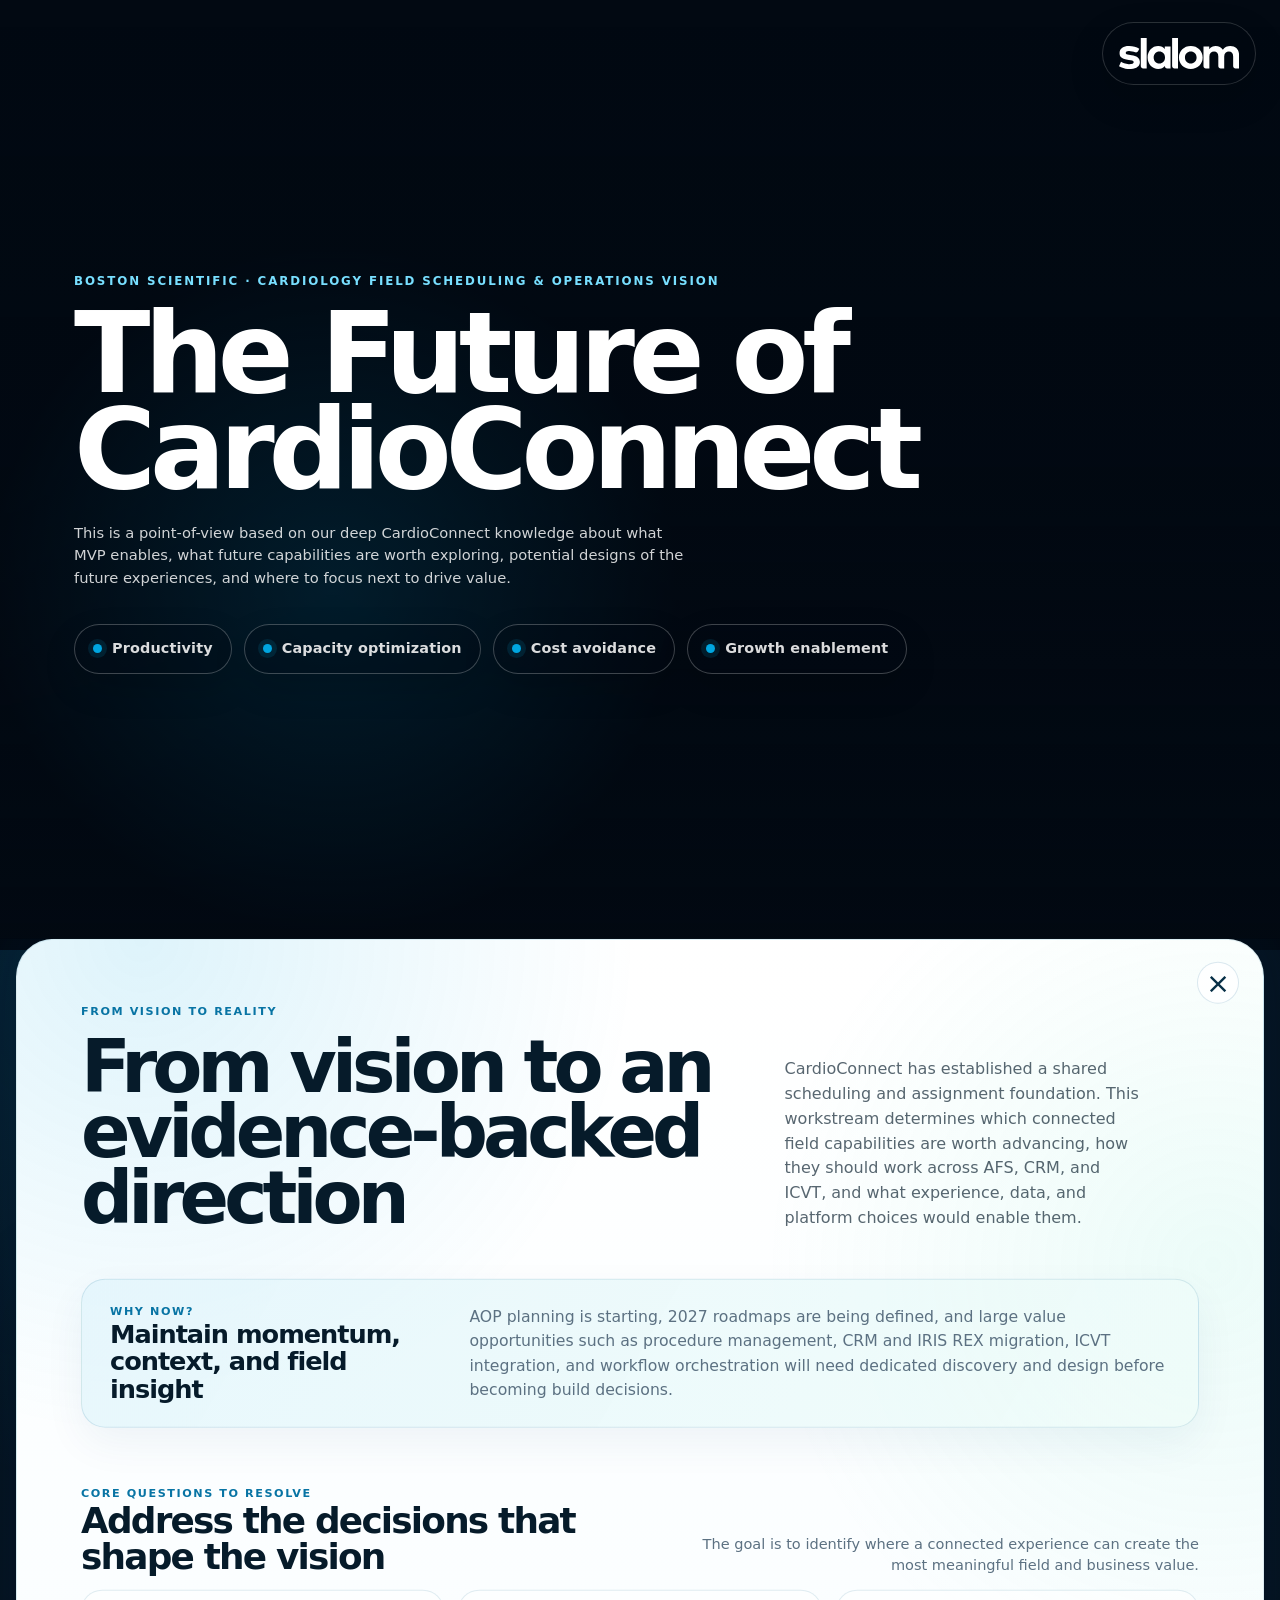
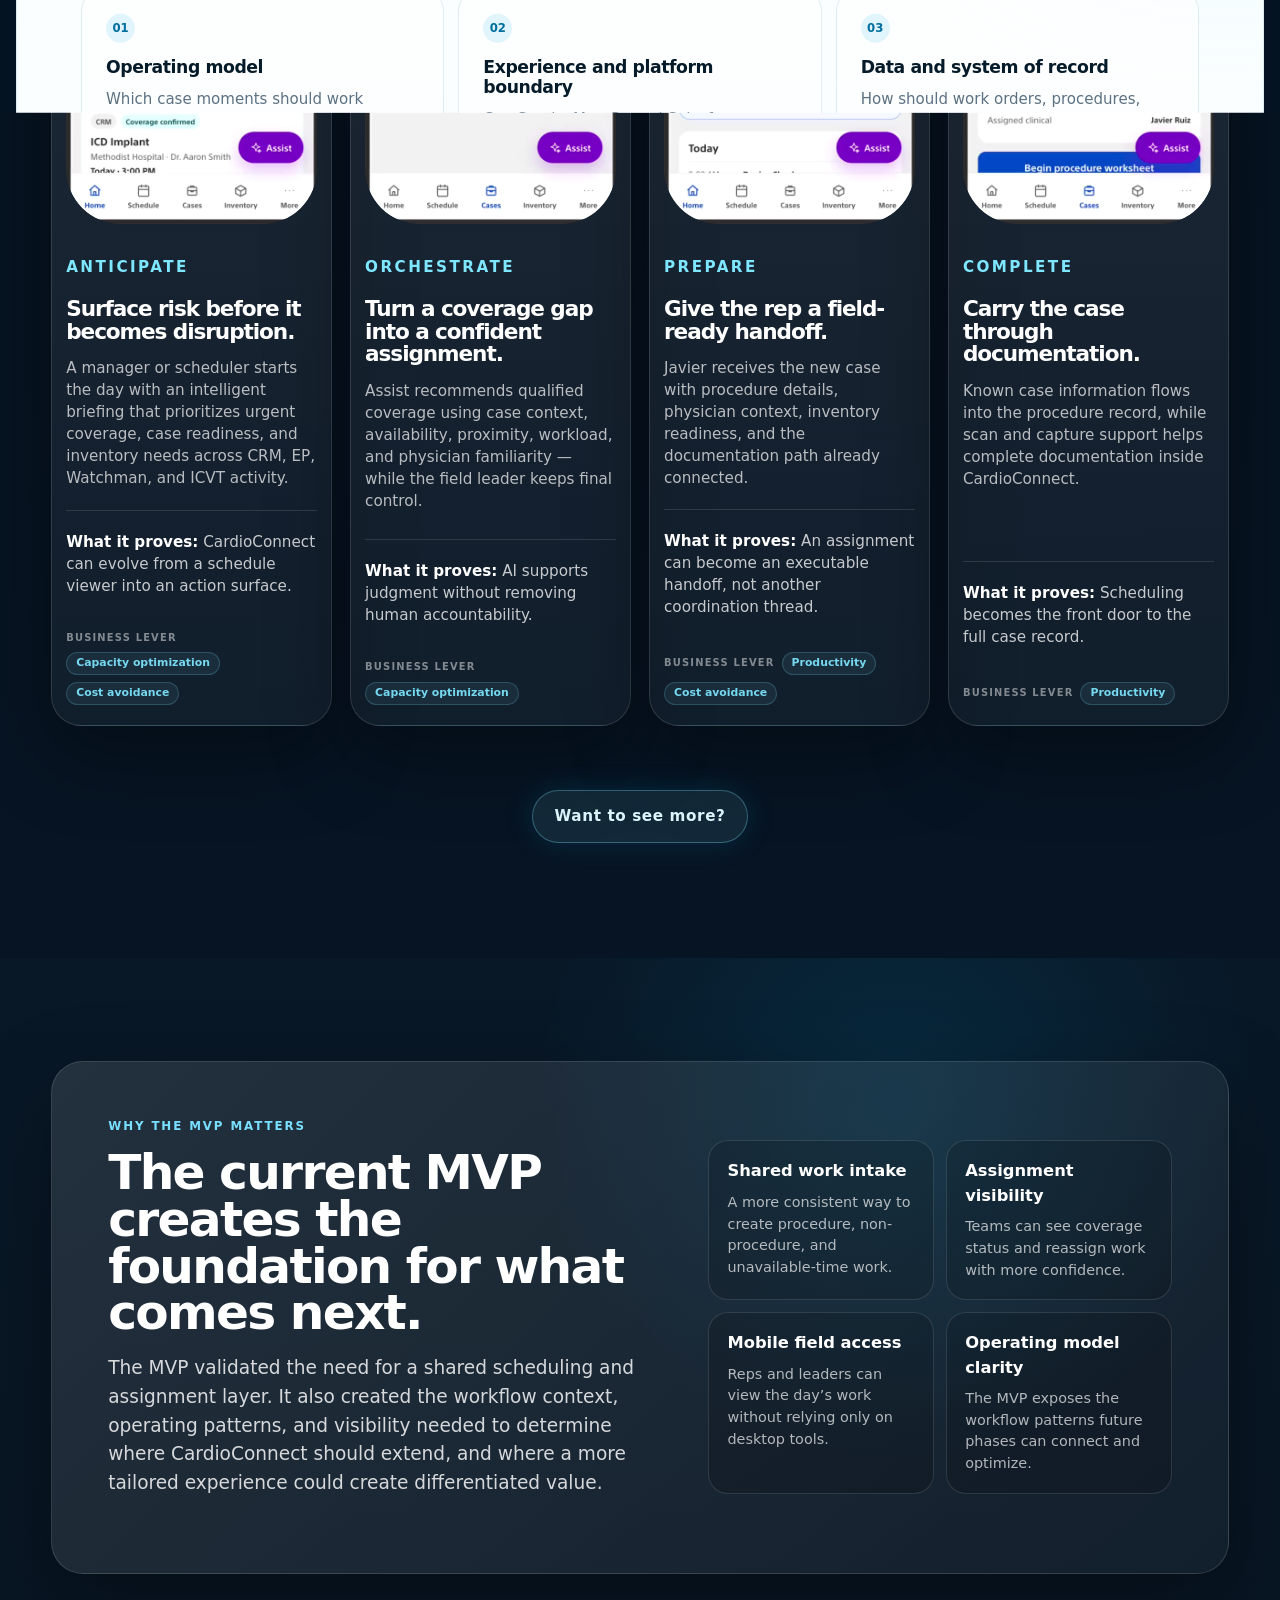
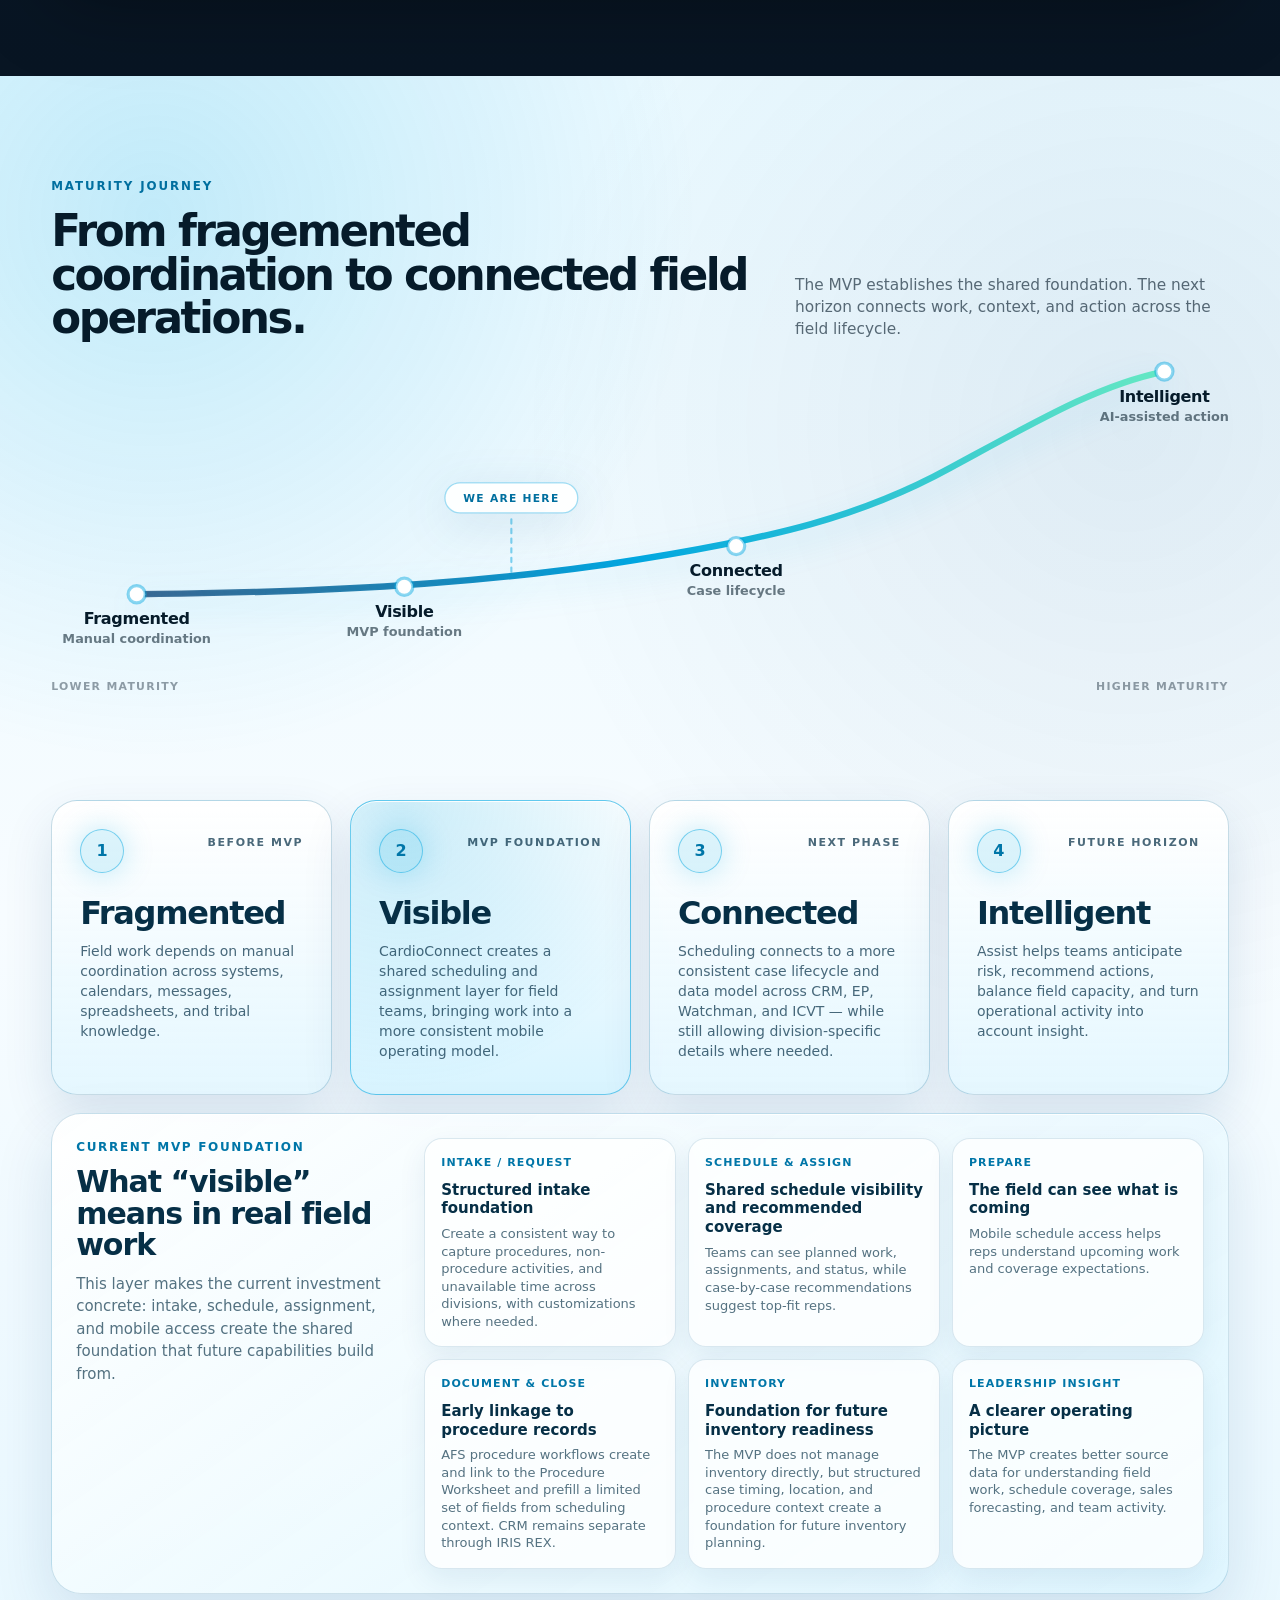
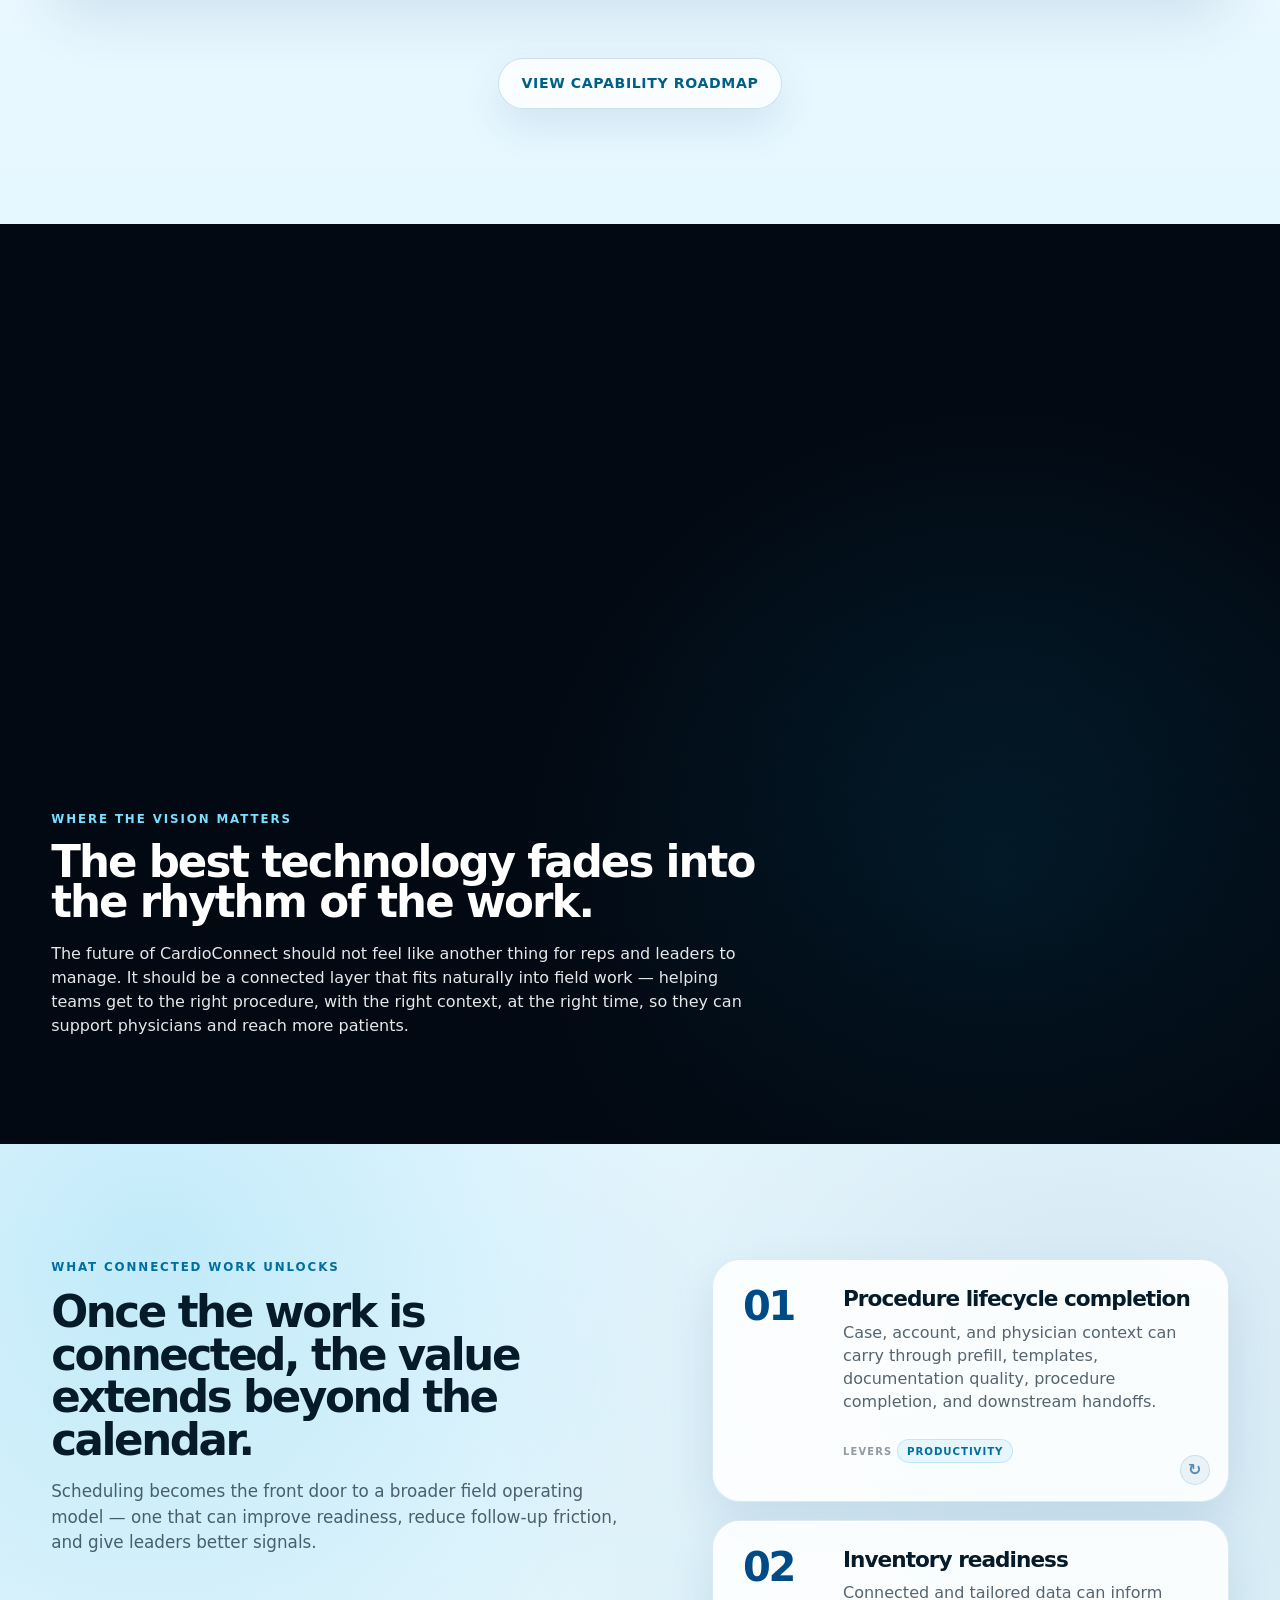
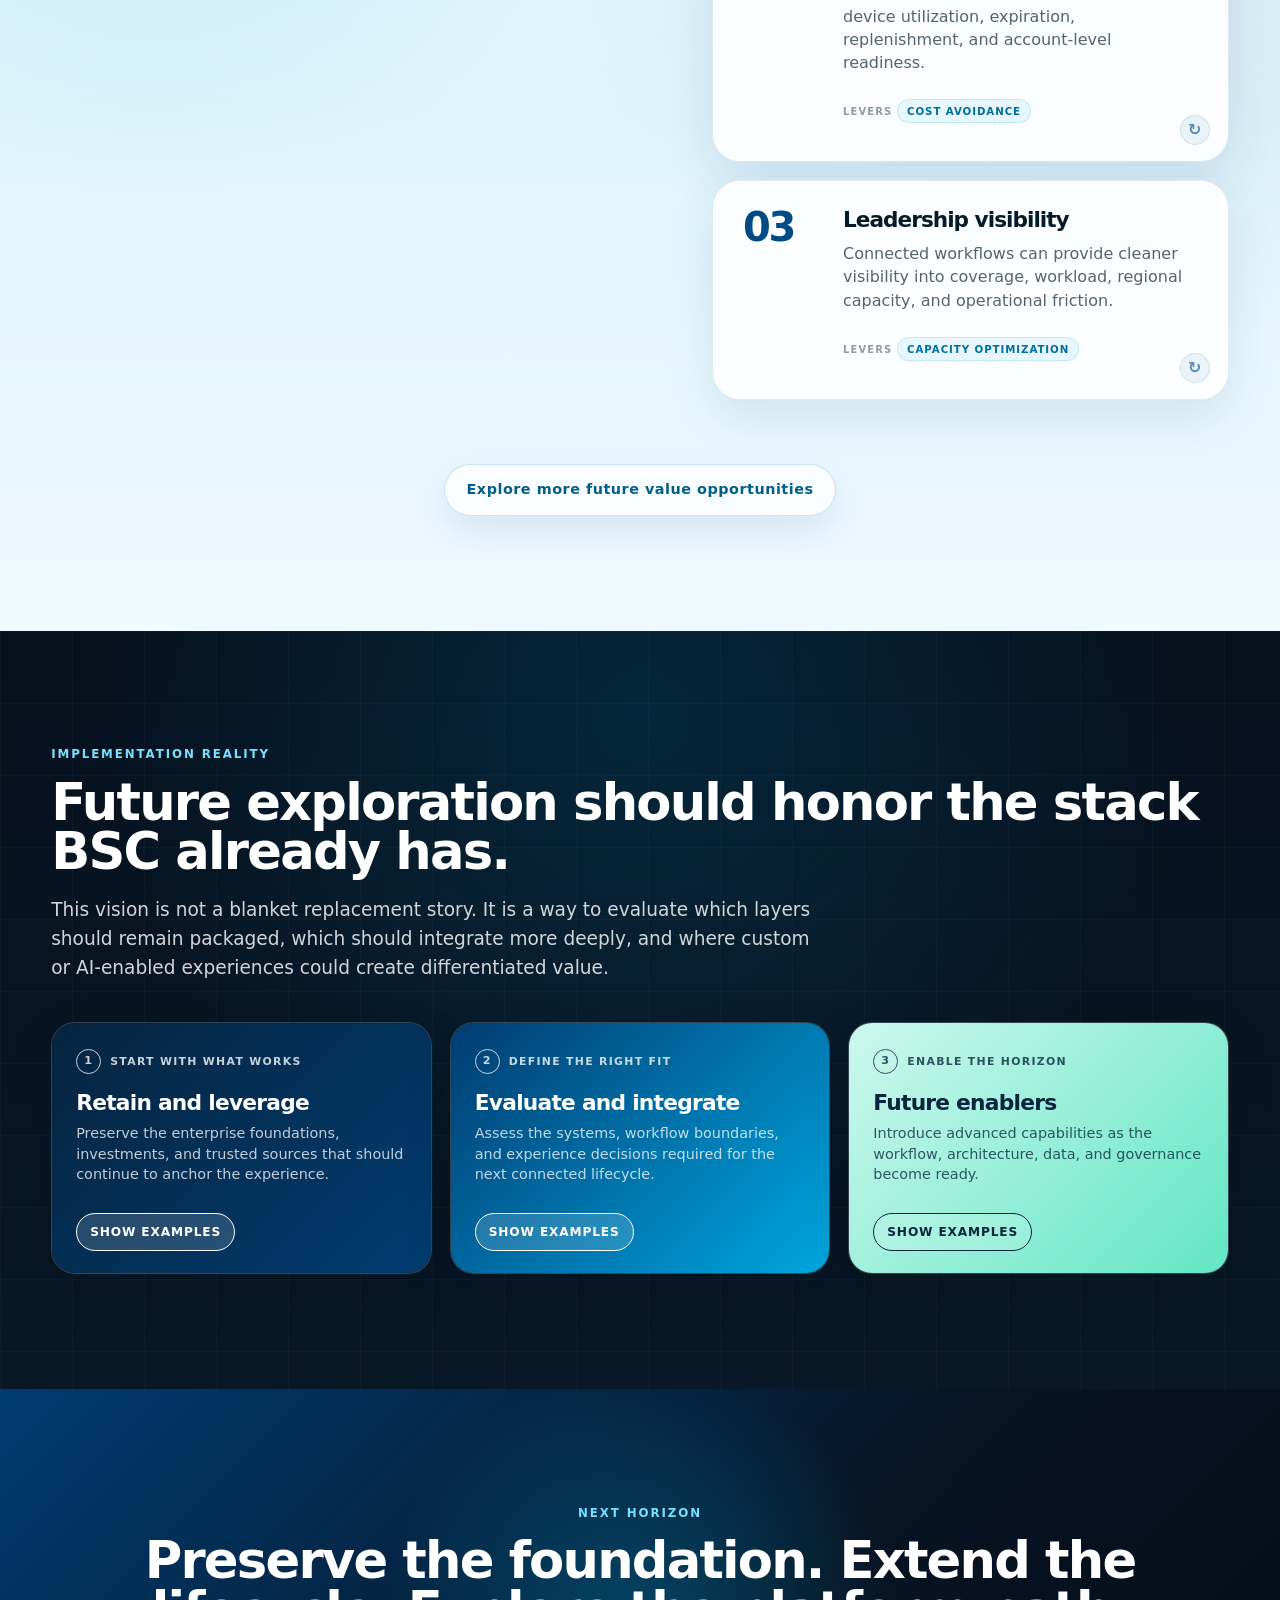
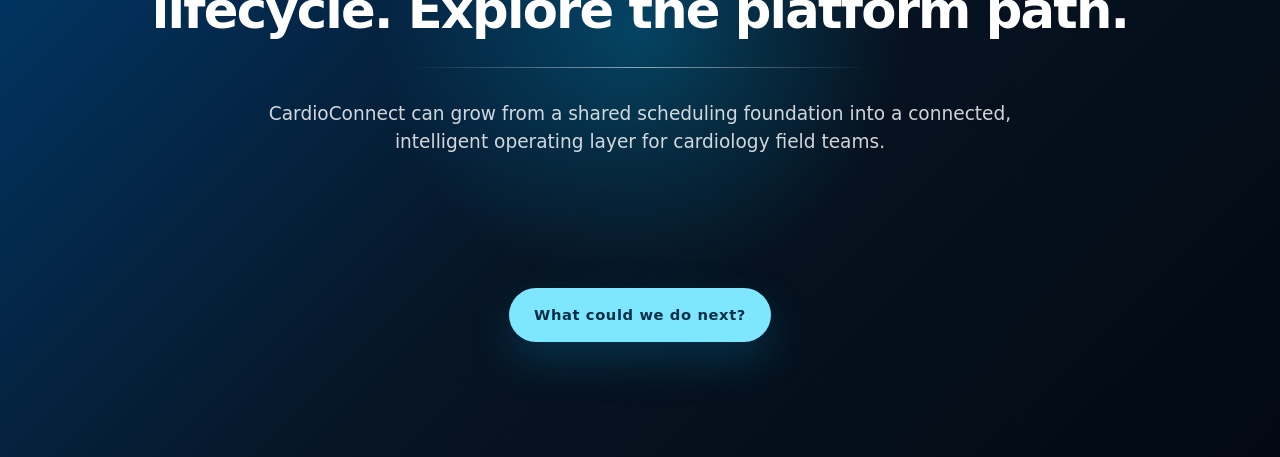
==== commit 7bf0db4b: "live edits with ben throughout site" ====
--- a/index.html
+++ b/index.html
@@ -385,6 +385,7 @@
   <span class="business-lever-label">Levers</span>
   <span class="business-lever-pill">Productivity</span>
   <span class="business-lever-pill">Cost avoidance</span>
+  <span class="business-lever-pill">Growth enablement</span>
 </div>
         </div>
 
@@ -628,7 +629,7 @@
     </header>
 
     <ul class="implementation-example-list" hidden>
-      <li>Define <strong>cross-division procedure workflows</strong> and shared requirements</li>
+      <li>Define <strong>cross-division procedure workflows</strong> and shared requirements in CRM and ICVT</li>
       <li>Integrate <strong>CRM IRIS REX</strong> capabilities with the shared procedure data model</li>
       <li>Review <strong>AFS procedure workflows</strong> and field documentation needs</li>
       <li>Connect <strong>device inventory systems</strong> and product context</li>
@@ -692,21 +693,22 @@
 
     <div class="drawer-head">
       <div>
-        <p class="drawer-kicker">What's next</p>
+        <p class="drawer-kicker">From vision to reality</p>
         <h2 class="drawer-title" id="proposal-title">
-          Define what CardioConnect becomes
+          From vision to an evidence-backed direction
         </h2>
       </div>
 
    <div class="drawer-lead-wrap">
   <p class="drawer-lead">
     CardioConnect has established a shared scheduling and assignment foundation. 
-    The next decision is how far the product should extend beyond scheduling — 
-    across procedure management, inventory readiness, field capacity, account insight, 
-    and future franchise needs.
+    This workstream determines which connected field capabilities
+        are worth advancing, how they should work across AFS, CRM, and ICVT, and what
+        experience, data, and platform choices would enable them. 
+   
   </p>
 
-  <div class="why-now-reveal">
+  <!--<div class="why-now-reveal">
     <button class="why-now-toggle" type="button" aria-expanded="false" aria-controls="whyNowPanel">
       Why now?
     </button>
@@ -717,30 +719,32 @@
       CRM and IRIS REX migration, ICVT integration, and workflow orchestration 
       will need additional discovery and design before becoming build decisions.  
       The CardioConnect team has 18 months of context and field insight and 
-      there is an opportunity to maintain resource continuity and maintain momentum on a high performing team.
+      there is an opportunity to maintain resource continuity and momentum on a high performing team.
     </p>
-  </div>
+  </div>-->
 </div>
     </div>
 
     <section class="engagement-premise">
       <div>
-        <p class="section-label">Future-state workstream</p>
-        <h3>Turn the vision into an evidence-backed direction.</h3>
+     <p class="section-label">Why Now?</p>
+        <h3>Maintain momentum, context, and field insight</h3>
       </div>
 
       <p>
-        This workstream helps BSC determine which connected field capabilities
-        are worth advancing, how they should work across AFS, CRM, and ICVT, and what
-        experience, data, and platform choices would enable them—without
-        prematurely locking into a solution or implementation path.
+      AOP planning is starting, 2027 roadmaps are being defined, 
+      and large value opportunities such as procedure management, 
+      CRM and IRIS REX migration, ICVT integration, and workflow orchestration 
+      will need dedicated discovery and design before becoming build decisions.  
+      
+      
       </p>
     </section>
 
     <section class="decision-section">
       <div class="section-head">
         <div>
-          <p class="section-label">Questions to resolve</p>
+          <p class="section-label">Core questions to resolve</p>
           <h3>Address the decisions that shape the vision</h3>
         </div>
 
@@ -945,7 +949,7 @@
 
         <article class="outcome-card">
           <span class="outcome-check">✓</span>
-          <p>Tangible, tested experience concepts</p>
+          <p>Tangible, tested high-res interactive prototypes</p>
         </article>
 
         <article class="outcome-card">
@@ -955,7 +959,7 @@
 
         <article class="outcome-card">
           <span class="outcome-check">✓</span>
-          <p>A recommended path and first move</p>
+          <p>A concrete path forward with epics, features, and requirements</p>
         </article>
       </div>
     </section>
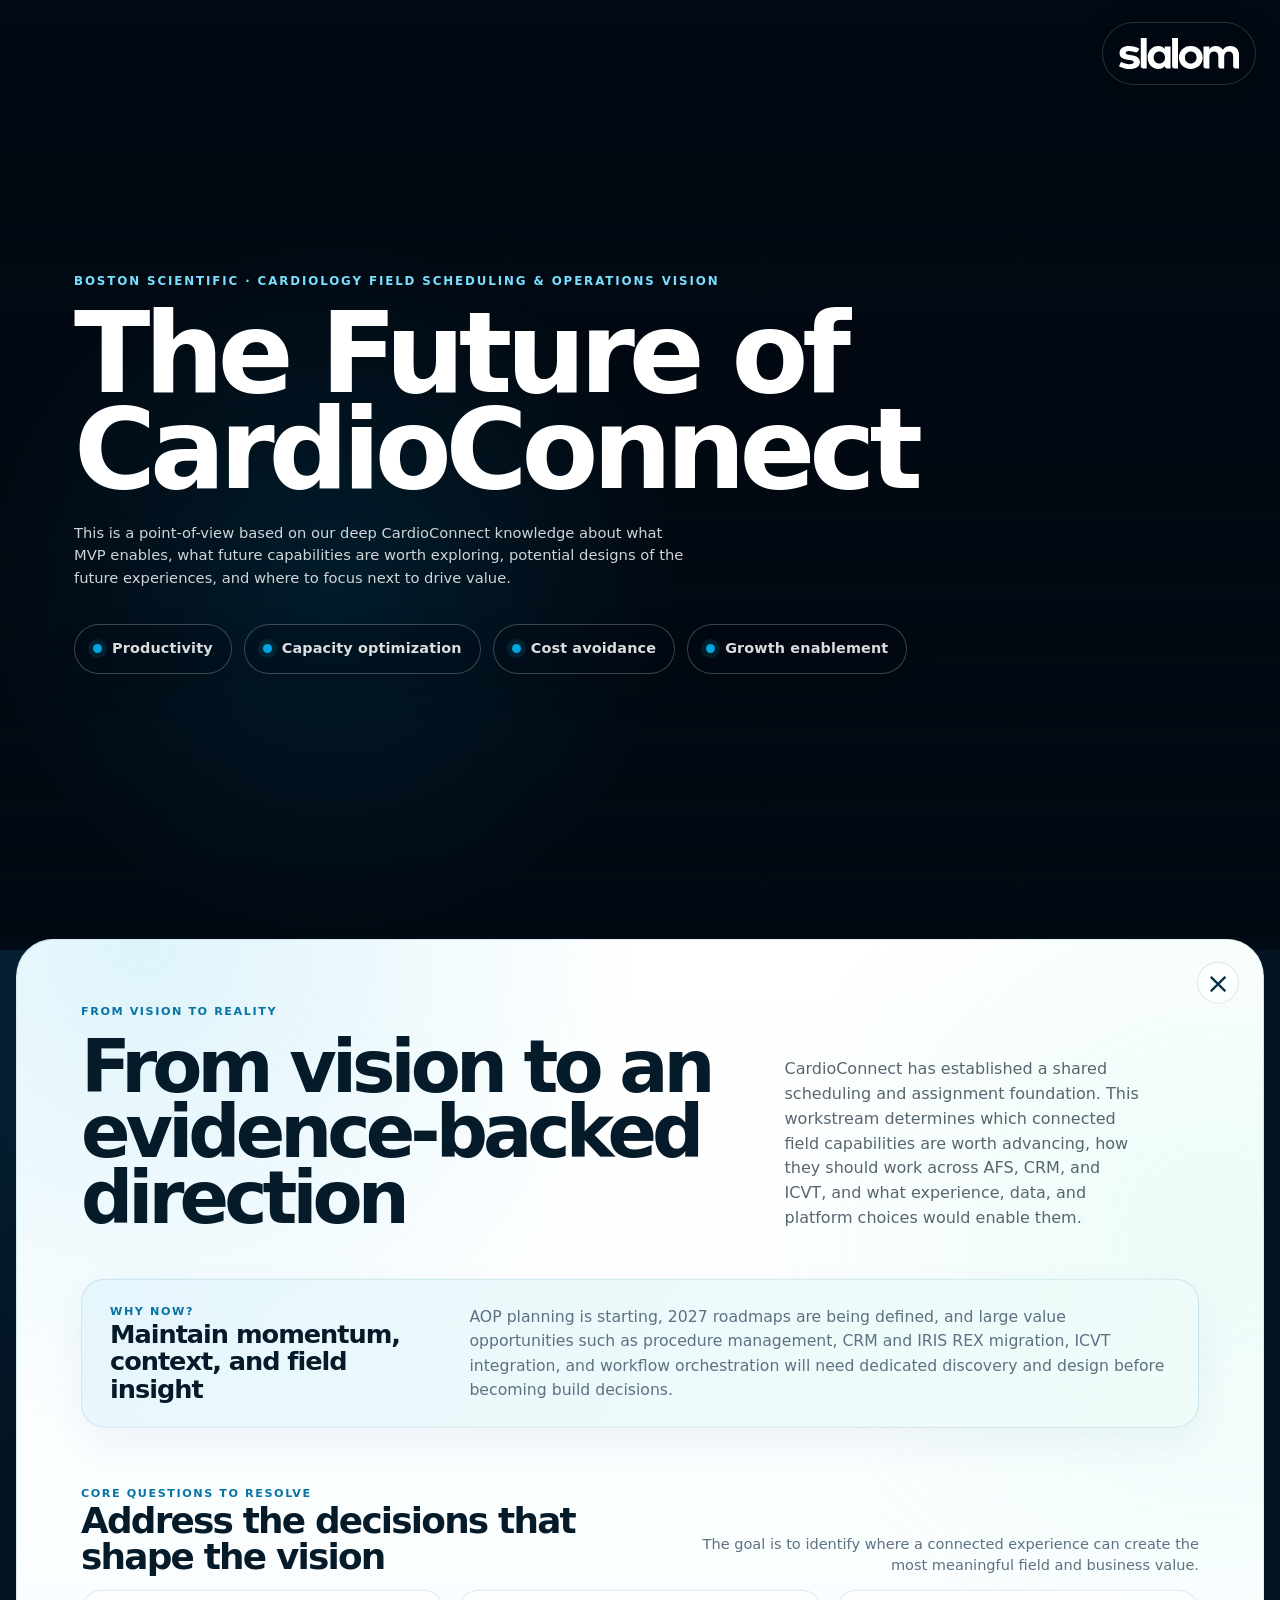
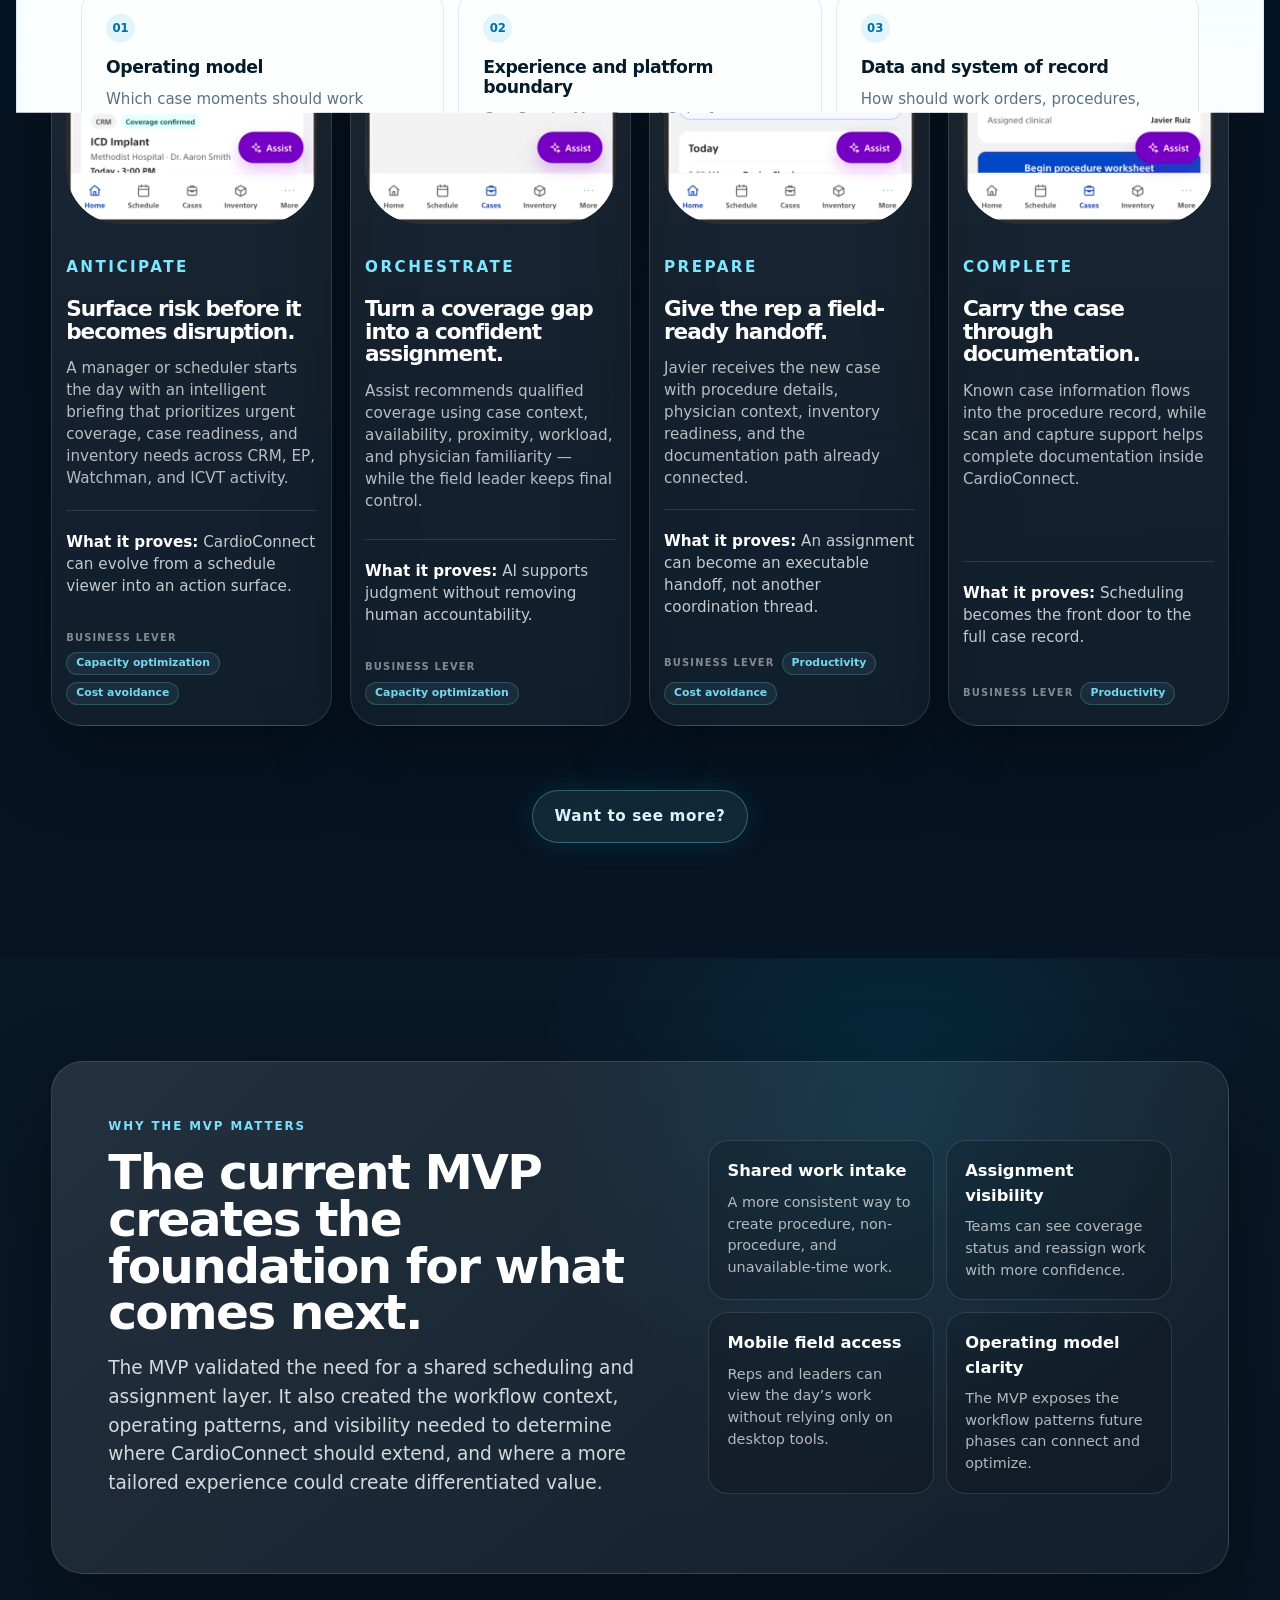
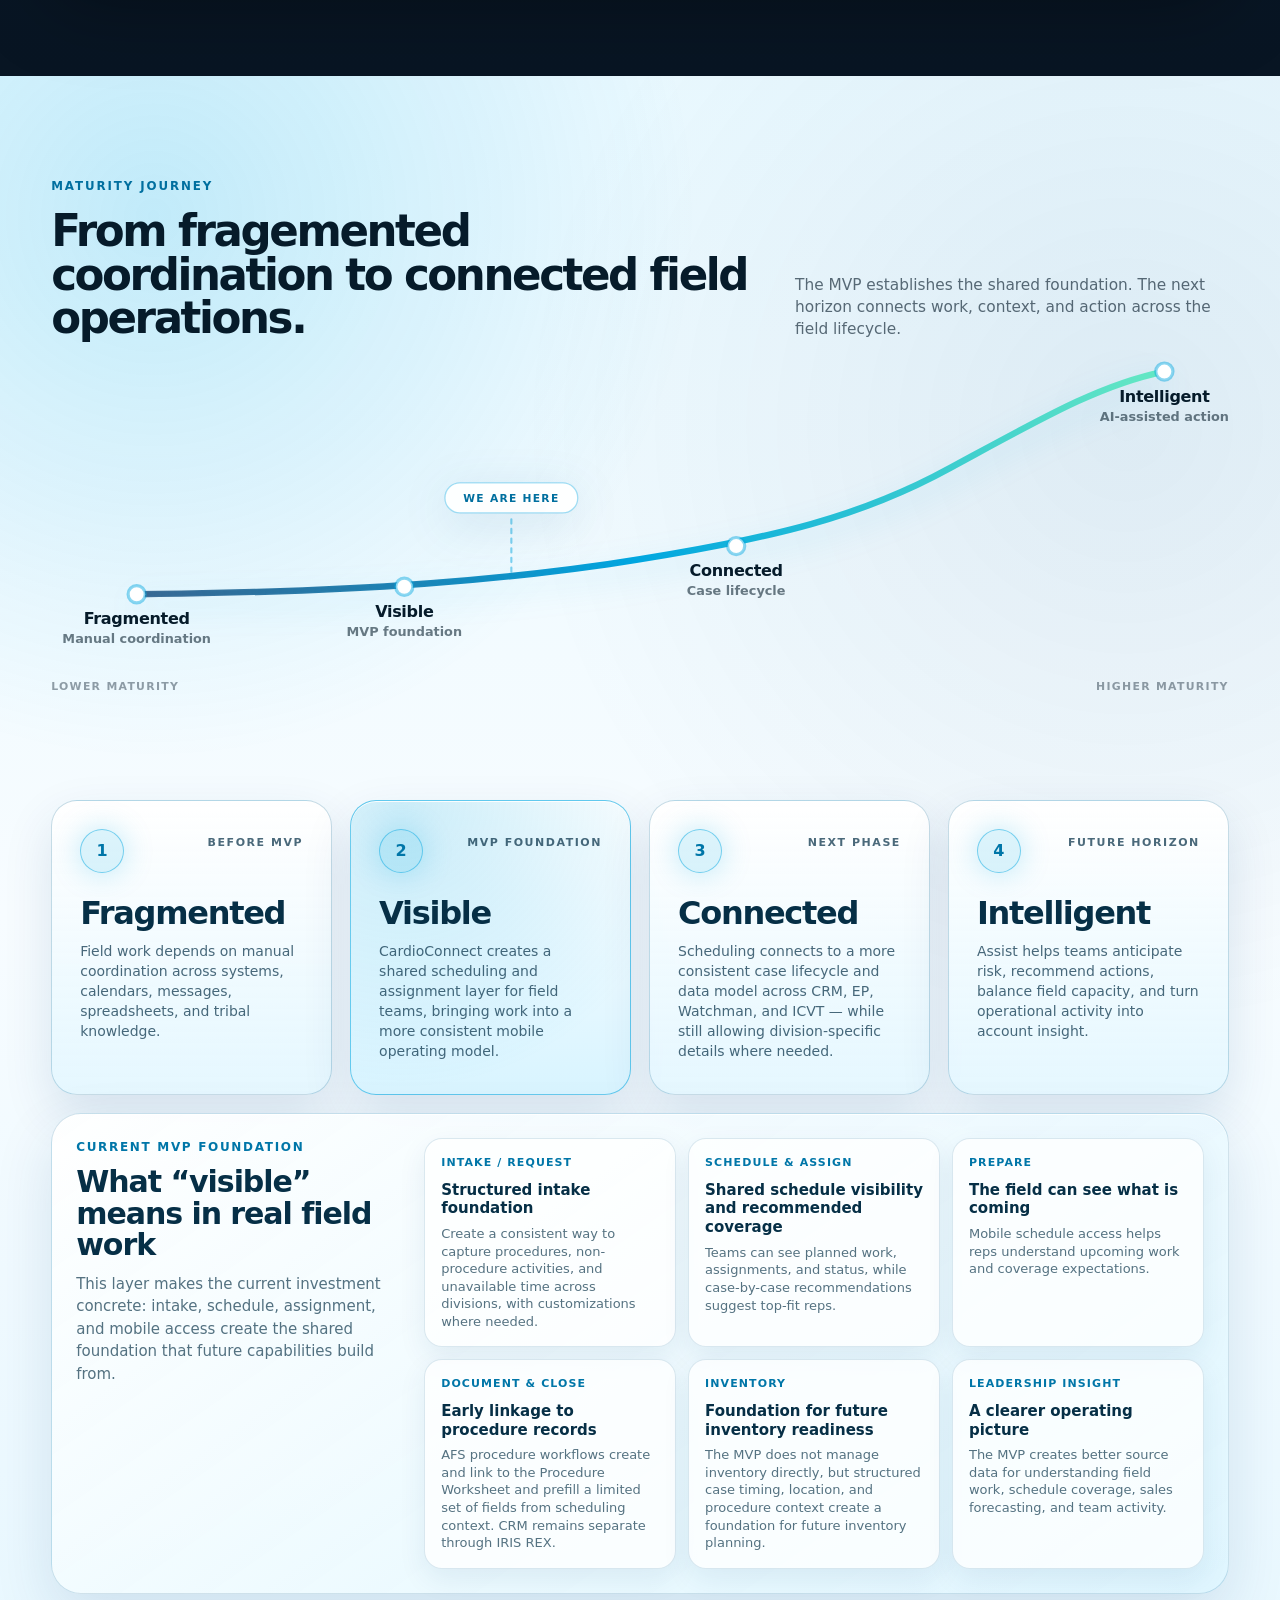
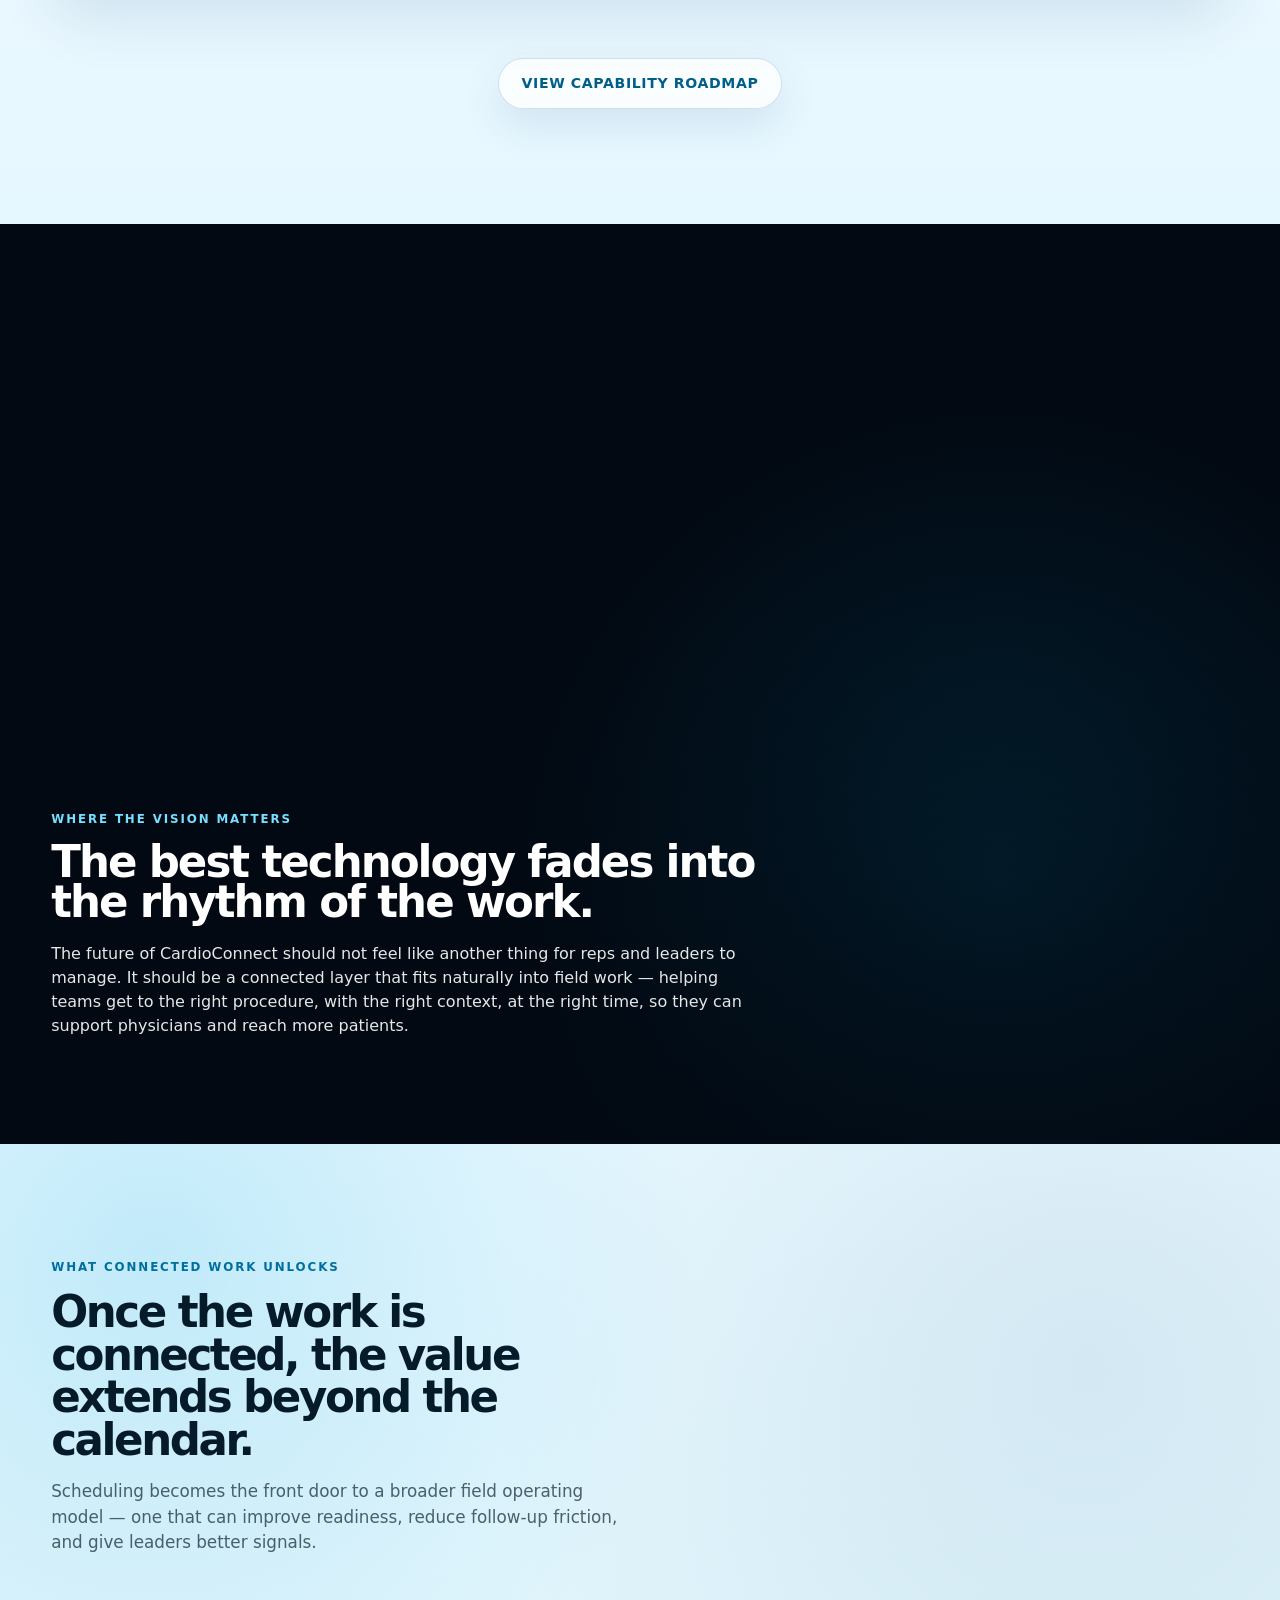
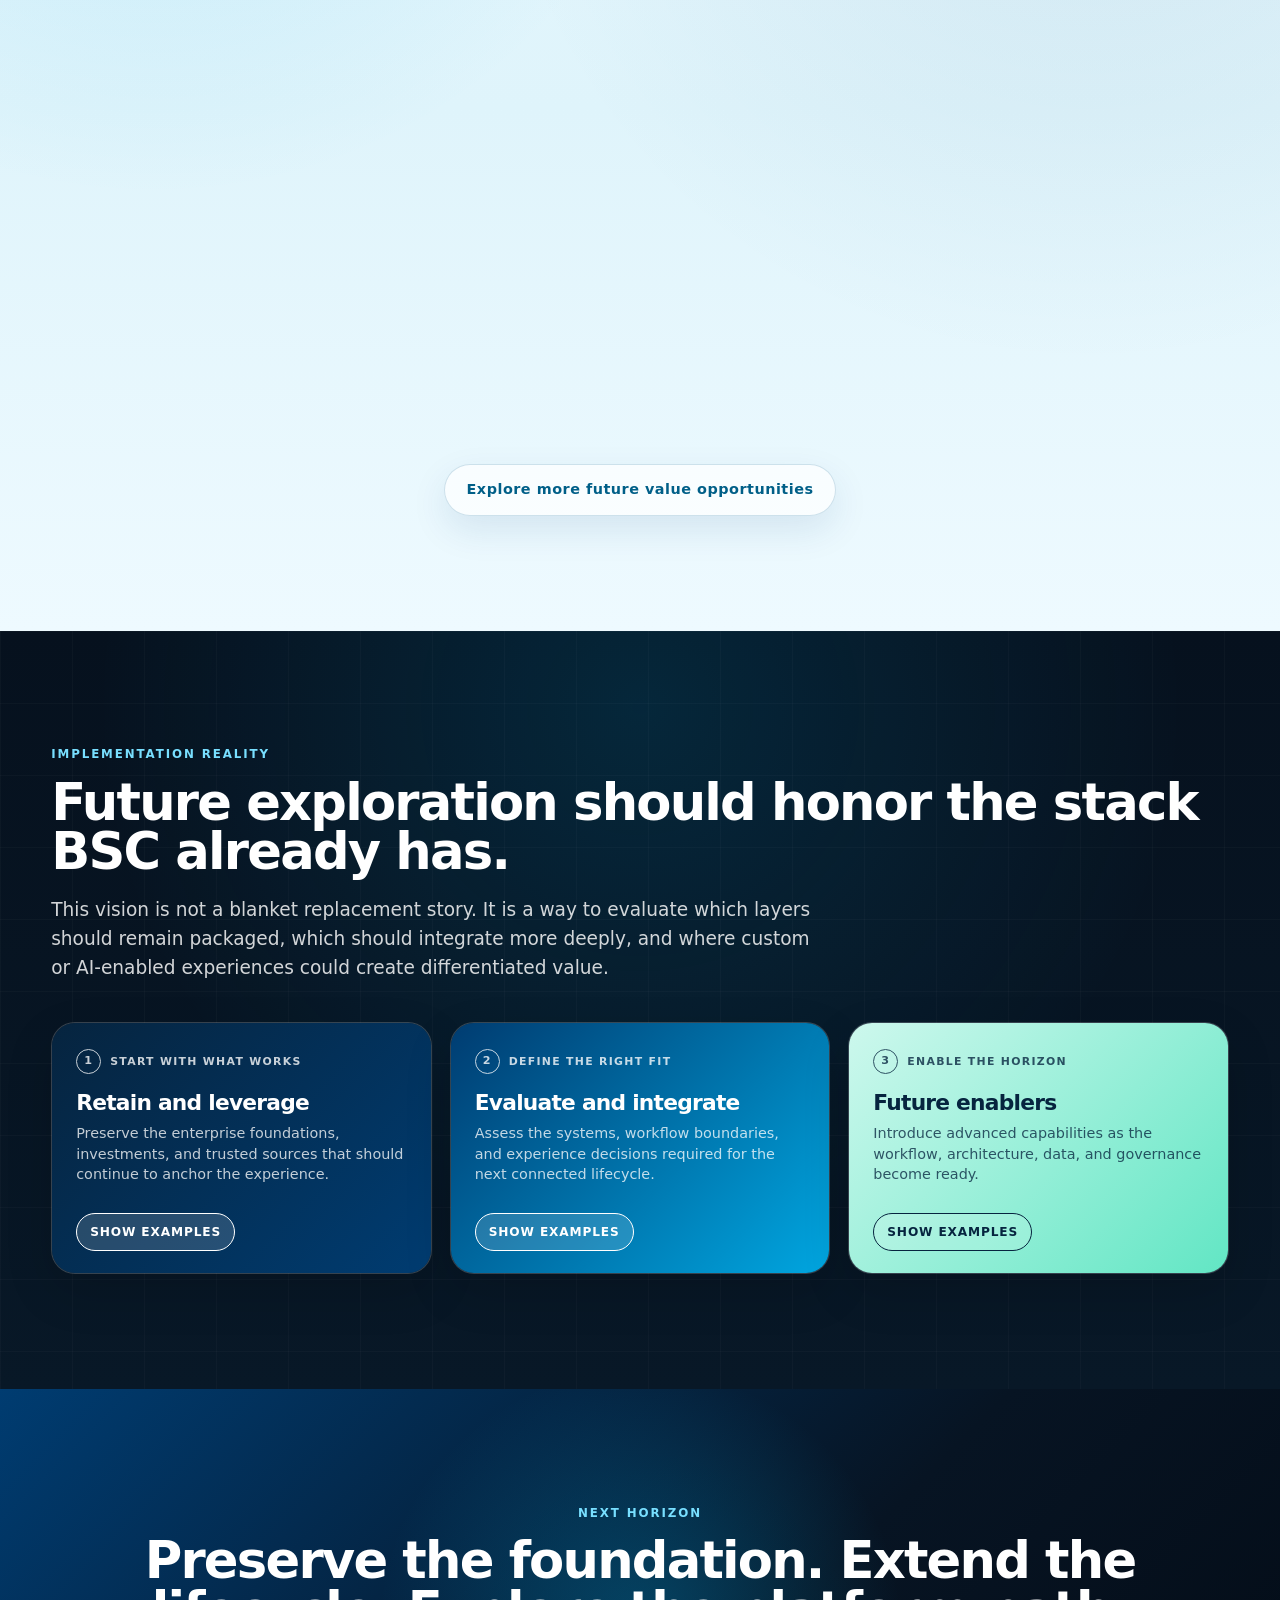
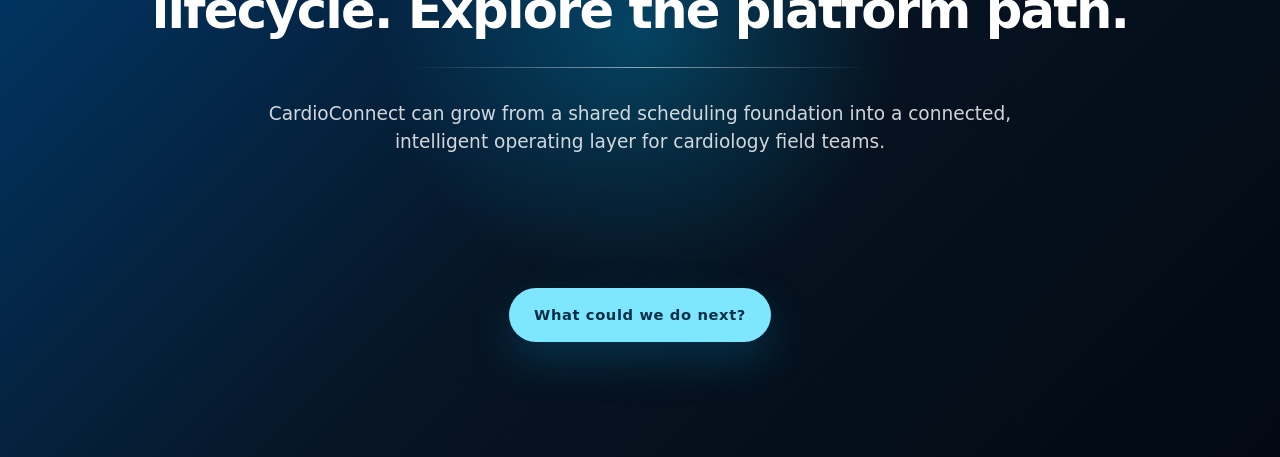
==== commit 2c8a806e: "make linear stages in whats next section" ====
--- a/index.html
+++ b/index.html
@@ -824,103 +824,112 @@
           and technical feasibility together as the direction takes shape.
         </p>
       </div>
-
-      <div class="step-grid">
-        <article class="step-card">
-          <span class="step-number">01</span>
-          <p class="step-label">Focus</p>
-          <h3>Align on the vision</h3>
-          <p>
-            Identify which parts of the future vision matter most across AFS, CRM, and ICVT
-            and where the MVP creates momentum, and where BSC needs more
-            evidence before moving forward.
-          </p>
-
-          <div class="activity">
-            <span class="activity-label">In practice</span>
-            <p>
-              MVP evidence review, stakeholder workshops, opportunity
-              framing, and capability prioritization.
-            </p>
-          </div>
-        </article>
-
-        <article class="step-card">
-          <span class="step-number">02</span>
-          <p class="step-label">Validate</p>
-          <h3>Pressure-test the field workflow</h3>
-          <p>
-            Work with field leaders, clinical reps, schedulers, product, IT,
-            and architecture teams to test how intake, scheduling, readiness,
-            documentation, inventory, and insight should connect.
-          </p>
-
-          <div class="activity">
-            <span class="activity-label">In practice</span>
-            <p>
-              Field working sessions, scenario walkthroughs, workflow
-              mapping, and cross-division pattern identification.
-            </p>
-          </div>
-        </article>
-
-        <article class="step-card">
-          <span class="step-number">03</span>
-          <p class="step-label">Make tangible</p>
-          <h3>Prototype the critical moments</h3>
-          <p>
-            Create targeted concepts for the highest-value workflows,
-            including role-specific experiences, assistive interactions, and
-            division-specific variations where they matter.
-          </p>
-
-          <div class="activity">
-            <span class="activity-label">In practice</span>
-            <p>
-              Rapid prototyping, role-based flows, AI-assisted interactions,
-              and iterative testing with field users.
-            </p>
-          </div>
-        </article>
-
-        <article class="step-card">
-          <span class="step-number">04</span>
-          <p class="step-label">Evaluate</p>
-          <h3>Assess platform and data fit</h3>
-          <p>
-            Explore what existing platforms can support, what may require
-            deeper integration, and where a cusstom or hybrid experience could
-            create differentiated value—without assuming a platform decision.
-          </p>
-
-          <div class="activity">
-            <span class="activity-label">In practice</span>
-            <p>
-              Platform capability mapping, data and integration assessment,
-              architecture options, and feasibility tradeoffs.
-            </p>
-          </div>
-        </article>
-
-        <article class="step-card">
-          <span class="step-number">05</span>
-          <p class="step-label">Move forward</p>
-          <h3>Define the next move</h3>
-          <p>
-            Clarify which opportunities are ready to pursue, which need more
-            validation, what should be piloted first, and what decisions BSC
-            needs to make before building.
-          </p>
-
-          <div class="activity">
-            <span class="activity-label">In practice</span>
-            <p>
-              Capability sequencing, pilot candidates, dependencies, open
-              decisions, and immediate next actions.
-            </p>
-          </div>
-        </article>
-      </div>
+<div class="workstream-accordion" aria-label="Five phase workstream">
+  <article class="workstream-stage is-active">
+    <button class="workstream-stage-toggle" type="button" aria-expanded="true">
+      <span class="workstream-stage-number">01</span>
+      <span class="workstream-stage-label">Focus</span>
+      <span class="workstream-stage-title">Align on the vision</span>
+    </button>
+
+    <div class="workstream-stage-content">
+      <p>
+        Identify which parts of the future vision matter most across AFS, CRM, and ICVT and where the MVP creates momentum, and where BSC needs more evidence before moving forward.
+      </p>
+
+      <div class="activity">
+        <span class="activity-label">In practice</span>
+        <p>
+          MVP evidence review, stakeholder workshops, opportunity framing, and capability prioritization.
+        </p>
+      </div>
+    </div>
+  </article>
+
+  <article class="workstream-stage">
+    <button class="workstream-stage-toggle" type="button" aria-expanded="false">
+      <span class="workstream-stage-number">02</span>
+      <span class="workstream-stage-label">Validate</span>
+      <span class="workstream-stage-title">Pressure-test the field workflow</span>
+    </button>
+
+    <div class="workstream-stage-content">
+      <p>
+        Work with field leaders, clinical reps, schedulers, product, IT, and architecture teams to test how intake, scheduling, readiness, documentation, inventory, and insight should connect.
+      </p>
+
+      <div class="activity">
+        <span class="activity-label">In practice</span>
+        <p>
+          Field working sessions, scenario walkthroughs, workflow mapping, and cross-division pattern identification.
+        </p>
+      </div>
+    </div>
+  </article>
+
+  <article class="workstream-stage">
+    <button class="workstream-stage-toggle" type="button" aria-expanded="false">
+      <span class="workstream-stage-number">03</span>
+      <span class="workstream-stage-label">Make tangible</span>
+      <span class="workstream-stage-title">Prototype the critical moments</span>
+    </button>
+
+    <div class="workstream-stage-content">
+      <p>
+        Create targeted concepts for the highest-value workflows, including role-specific experiences, assistive interactions, and division-specific variations where they matter.
+      </p>
+
+      <div class="activity">
+        <span class="activity-label">In practice</span>
+        <p>
+          Rapid prototyping, role-based flows, AI-assisted interactions, and iterative testing with field users.
+        </p>
+      </div>
+    </div>
+  </article>
+
+  <article class="workstream-stage">
+    <button class="workstream-stage-toggle" type="button" aria-expanded="false">
+      <span class="workstream-stage-number">04</span>
+      <span class="workstream-stage-label">Evaluate</span>
+      <span class="workstream-stage-title">Assess platform and data fit</span>
+    </button>
+
+    <div class="workstream-stage-content">
+      <p>
+        Explore what existing platforms can support, what may require deeper integration, and where a custom or hybrid experience could create differentiated value—without assuming a platform decision.
+      </p>
+
+      <div class="activity">
+        <span class="activity-label">In practice</span>
+        <p>
+          Platform capability mapping, data and integration assessment, architecture options, and feasibility tradeoffs.
+        </p>
+      </div>
+    </div>
+  </article>
+
+  <article class="workstream-stage">
+    <button class="workstream-stage-toggle" type="button" aria-expanded="false">
+      <span class="workstream-stage-number">05</span>
+      <span class="workstream-stage-label">Move forward</span>
+      <span class="workstream-stage-title">Define the next move</span>
+    </button>
+
+    <div class="workstream-stage-content">
+      <p>
+        Clarify which opportunities are ready to pursue, which need more validation, what should be piloted first, and what decisions BSC needs to make before building.
+      </p>
+
+      <div class="activity">
+        <span class="activity-label">In practice</span>
+        <p>
+          Capability sequencing, pilot candidates, dependencies, open decisions, and immediate next actions.
+        </p>
+      </div>
+    </div>
+  </article>
+</div>
     </section>
 
     <section class="outcomes-section">
--- a/style.css
+++ b/style.css
@@ -3717,3 +3717,212 @@
 .why-now-panel[hidden] {
   display: none;
 }
+/* Five-phase workstream accordion */
+.workstream-accordion {
+  display: grid;
+  grid-template-columns: 2.2fr .72fr .72fr .72fr .72fr;
+  gap: 14px;
+  margin-top: 28px;
+  align-items: stretch;
+}
+
+.workstream-stage {
+  min-width: 0;
+  overflow: hidden;
+  border-radius: 28px;
+  background:
+    radial-gradient(circle at 12% 0%, rgba(0,166,224,.08), transparent 20rem),
+    rgba(255,255,255,.72);
+  border: 1px solid rgba(0, 96, 142, .13);
+  box-shadow:
+    inset 0 1px 0 rgba(255,255,255,.9),
+    0 18px 42px rgba(0, 60, 113, .07);
+  transition:
+    grid-column .28s ease,
+    transform .2s ease,
+    box-shadow .2s ease,
+    border-color .2s ease,
+    background .2s ease;
+}
+
+.workstream-stage:hover {
+  transform: translateY(-3px);
+  border-color: rgba(0,166,224,.26);
+  box-shadow:
+    inset 0 1px 0 rgba(255,255,255,.92),
+    0 24px 54px rgba(0, 60, 113, .11);
+}
+
+.workstream-stage-toggle {
+  width: 100%;
+  min-height: 280px;
+  display: grid;
+  grid-template-rows: auto auto 1fr;
+  align-content: start;
+  gap: 18px;
+  padding: 32px 28px;
+  appearance: none;
+  border: none;
+  background: transparent;
+  color: inherit;
+  font: inherit;
+  text-align: left;
+  cursor: pointer;
+}
+
+.workstream-stage-number {
+  display: block;
+  color: #006f9f;
+  font-size: clamp(2.2rem, 3.1vw, 3.45rem);
+  line-height: .9;
+  font-weight: 950;
+  letter-spacing: -.055em;
+}
+
+.workstream-stage-label {
+  display: block;
+  color: #006f9f;
+  font-size: .72rem;
+  font-weight: 900;
+  letter-spacing: .22em;
+  text-transform: uppercase;
+}
+
+.workstream-stage-title {
+  display: block;
+  max-width: 420px;
+  color: #061b2a;
+  font-size: clamp(1.05rem, 1.45vw, 1.55rem);
+  line-height: 1.06;
+  letter-spacing: -.04em;
+  font-weight: 900;
+}
+
+.workstream-stage-content {
+  display: none;
+  padding: 0 28px 30px;
+}
+
+.workstream-stage-content > p {
+  max-width: 520px;
+  margin: 0;
+  color: rgba(6, 27, 42, .68);
+  font-size: .98rem;
+  line-height: 1.42;
+}
+
+.workstream-stage .activity {
+  margin-top: 26px;
+  padding-top: 22px;
+  border-top: 1px solid rgba(0, 96, 142, .12);
+}
+
+.workstream-stage .activity-label {
+  display: block;
+  margin-bottom: 10px;
+  color: #006f9f;
+  font-size: .72rem;
+  font-weight: 900;
+  letter-spacing: .18em;
+  text-transform: uppercase;
+}
+
+.workstream-stage .activity p {
+  margin: 0;
+  color: rgba(6, 27, 42, .64);
+  font-size: .92rem;
+  line-height: 1.38;
+}
+
+/* Expanded state */
+.workstream-stage.is-active {
+  background:
+    radial-gradient(circle at 18% 0%, rgba(0,166,224,.13), transparent 22rem),
+    linear-gradient(180deg, rgba(255,255,255,.88), rgba(239,250,255,.78));
+  border-color: rgba(0,166,224,.26);
+  box-shadow:
+    inset 0 1px 0 rgba(255,255,255,.94),
+    0 24px 60px rgba(0, 60, 113, .12);
+}
+
+.workstream-stage.is-active .workstream-stage-toggle {
+  min-height: 210px;
+  padding-bottom: 18px;
+  cursor: default;
+}
+
+.workstream-stage.is-active .workstream-stage-title {
+  font-size: clamp(1.55rem, 2.1vw, 2.25rem);
+  max-width: 560px;
+}
+
+.workstream-stage.is-active .workstream-stage-content {
+  display: block;
+}
+
+/* Collapsed state */
+.workstream-stage:not(.is-active) .workstream-stage-toggle {
+  justify-items: start;
+}
+
+.workstream-stage:not(.is-active) .workstream-stage-title {
+  font-size: clamp(.95rem, 1vw, 1.1rem);
+  max-width: 180px;
+}
+
+.workstream-stage:not(.is-active) .workstream-stage-label {
+  font-size: .64rem;
+  letter-spacing: .18em;
+}
+
+/* Dynamic column layouts */
+.workstream-accordion:has(.workstream-stage:nth-child(1).is-active) {
+  grid-template-columns: 2.2fr .72fr .72fr .72fr .72fr;
+}
+
+.workstream-accordion:has(.workstream-stage:nth-child(2).is-active) {
+  grid-template-columns: .72fr 2.2fr .72fr .72fr .72fr;
+}
+
+.workstream-accordion:has(.workstream-stage:nth-child(3).is-active) {
+  grid-template-columns: .72fr .72fr 2.2fr .72fr .72fr;
+}
+
+.workstream-accordion:has(.workstream-stage:nth-child(4).is-active) {
+  grid-template-columns: .72fr .72fr .72fr 2.2fr .72fr;
+}
+
+.workstream-accordion:has(.workstream-stage:nth-child(5).is-active) {
+  grid-template-columns: .72fr .72fr .72fr .72fr 2.2fr;
+}
+
+/* Responsive fallback */
+@media (max-width: 1100px) {
+  .workstream-accordion,
+  .workstream-accordion:has(.workstream-stage:nth-child(1).is-active),
+  .workstream-accordion:has(.workstream-stage:nth-child(2).is-active),
+  .workstream-accordion:has(.workstream-stage:nth-child(3).is-active),
+  .workstream-accordion:has(.workstream-stage:nth-child(4).is-active),
+  .workstream-accordion:has(.workstream-stage:nth-child(5).is-active) {
+    grid-template-columns: 1fr;
+  }
+
+  .workstream-stage-toggle,
+  .workstream-stage.is-active .workstream-stage-toggle {
+    min-height: 0;
+    padding: 24px 24px 14px;
+  }
+
+  .workstream-stage-content {
+    padding: 0 24px 24px;
+  }
+
+  .workstream-stage:not(.is-active) .workstream-stage-content {
+    display: none;
+  }
+
+  .workstream-stage:not(.is-active) .workstream-stage-title {
+    max-width: none;
+    font-size: 1.15rem;
+  }
+}
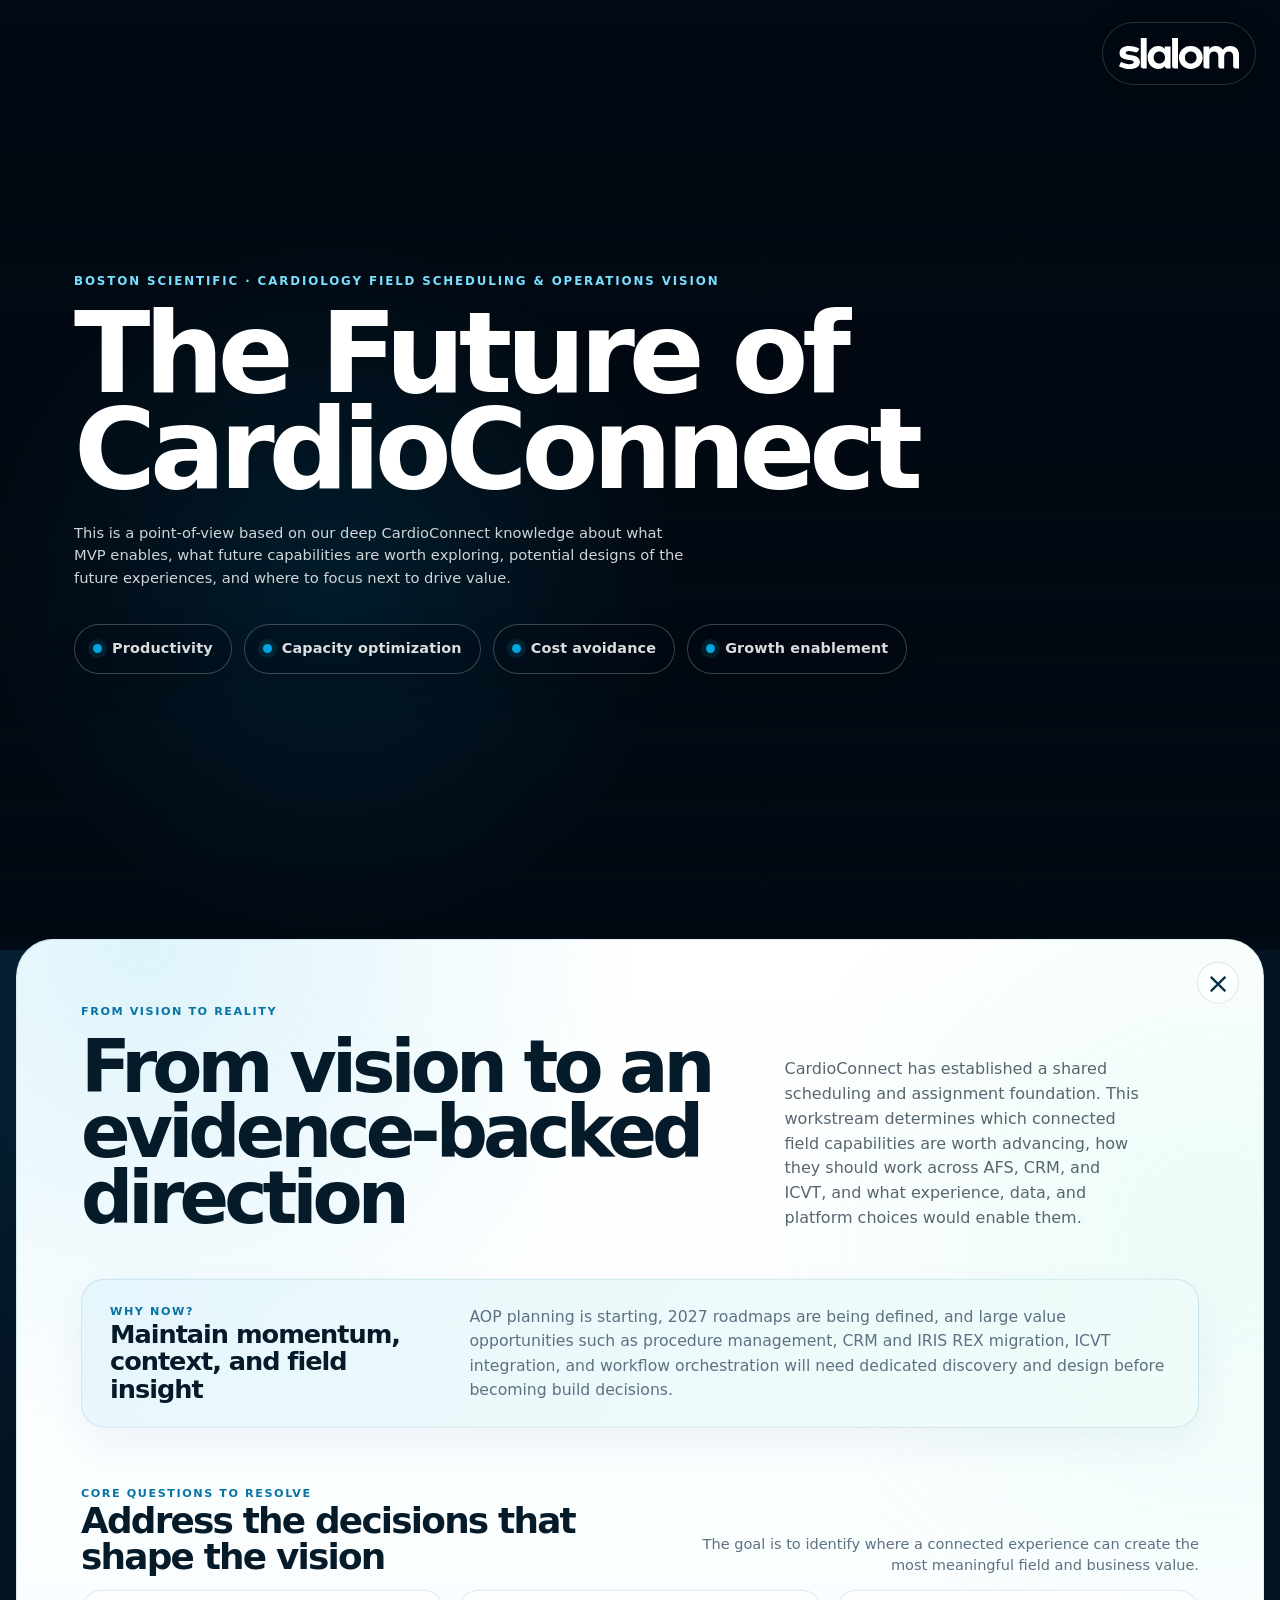
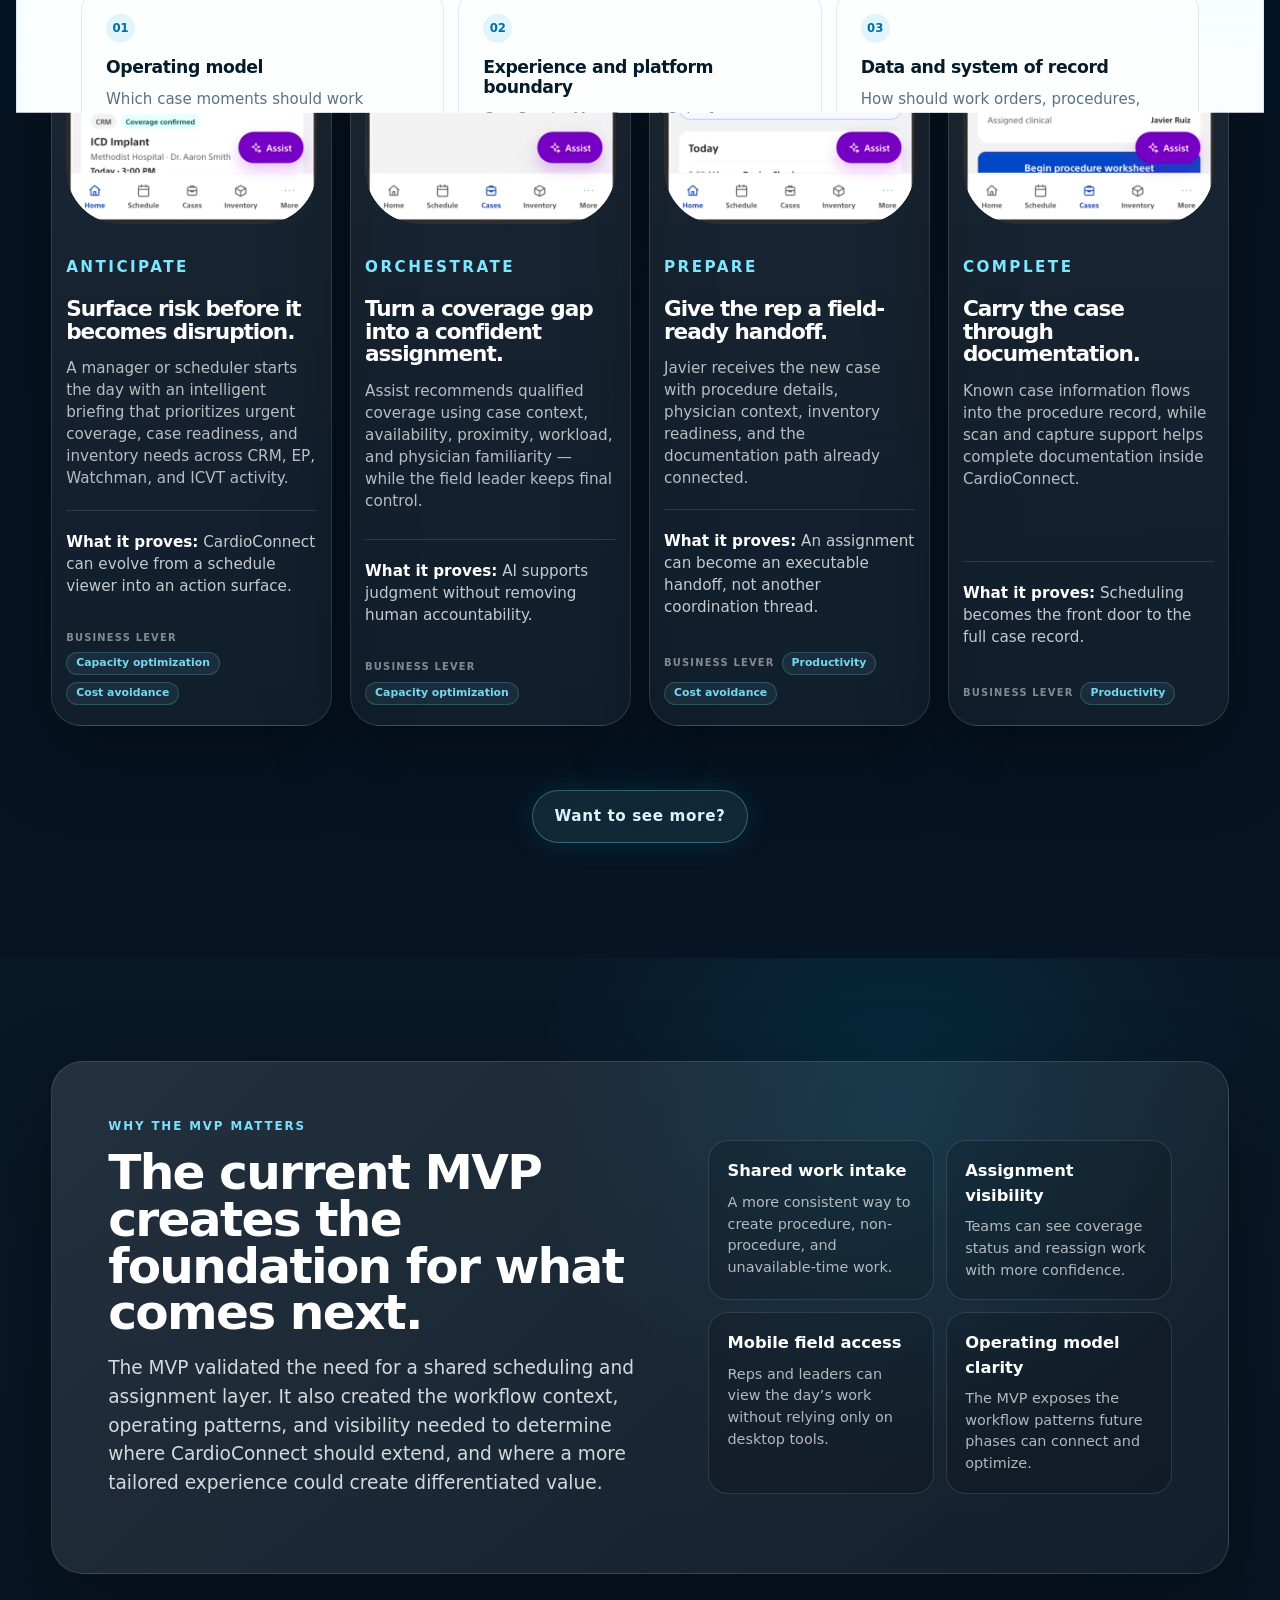
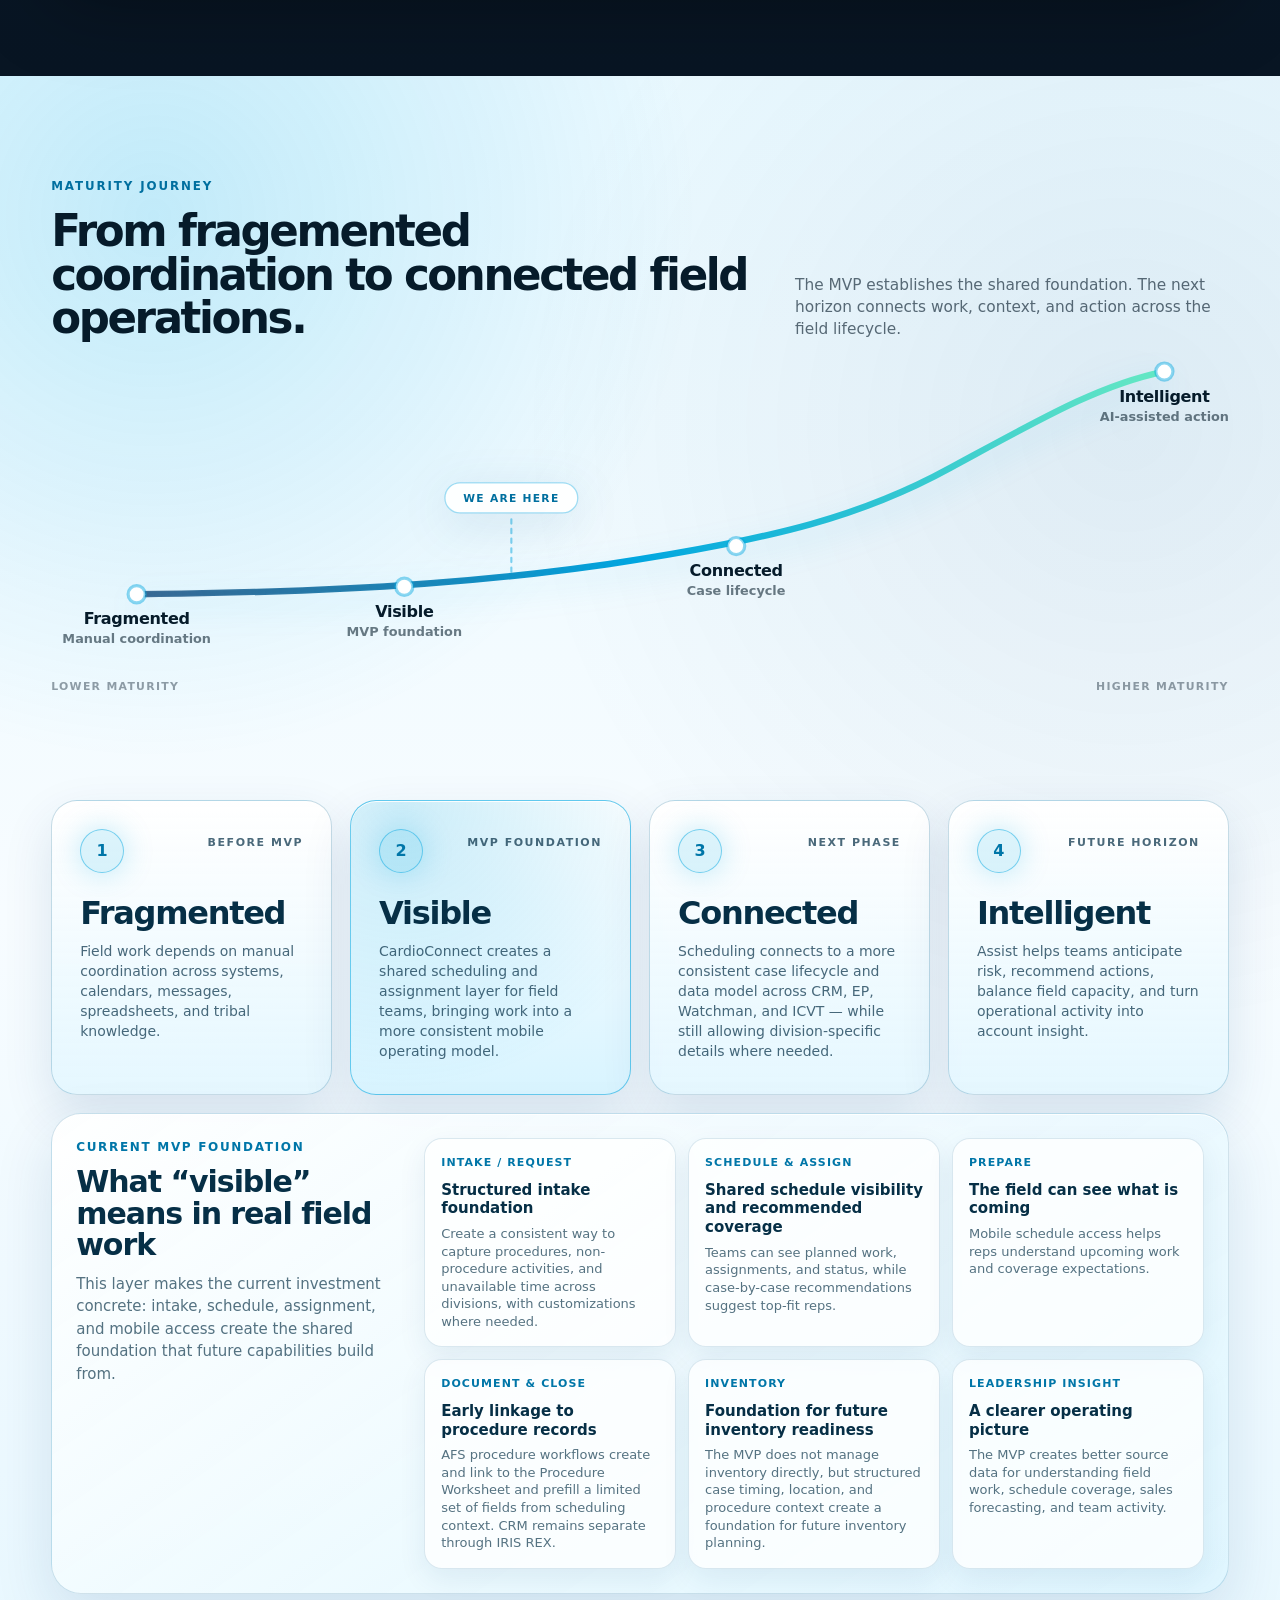
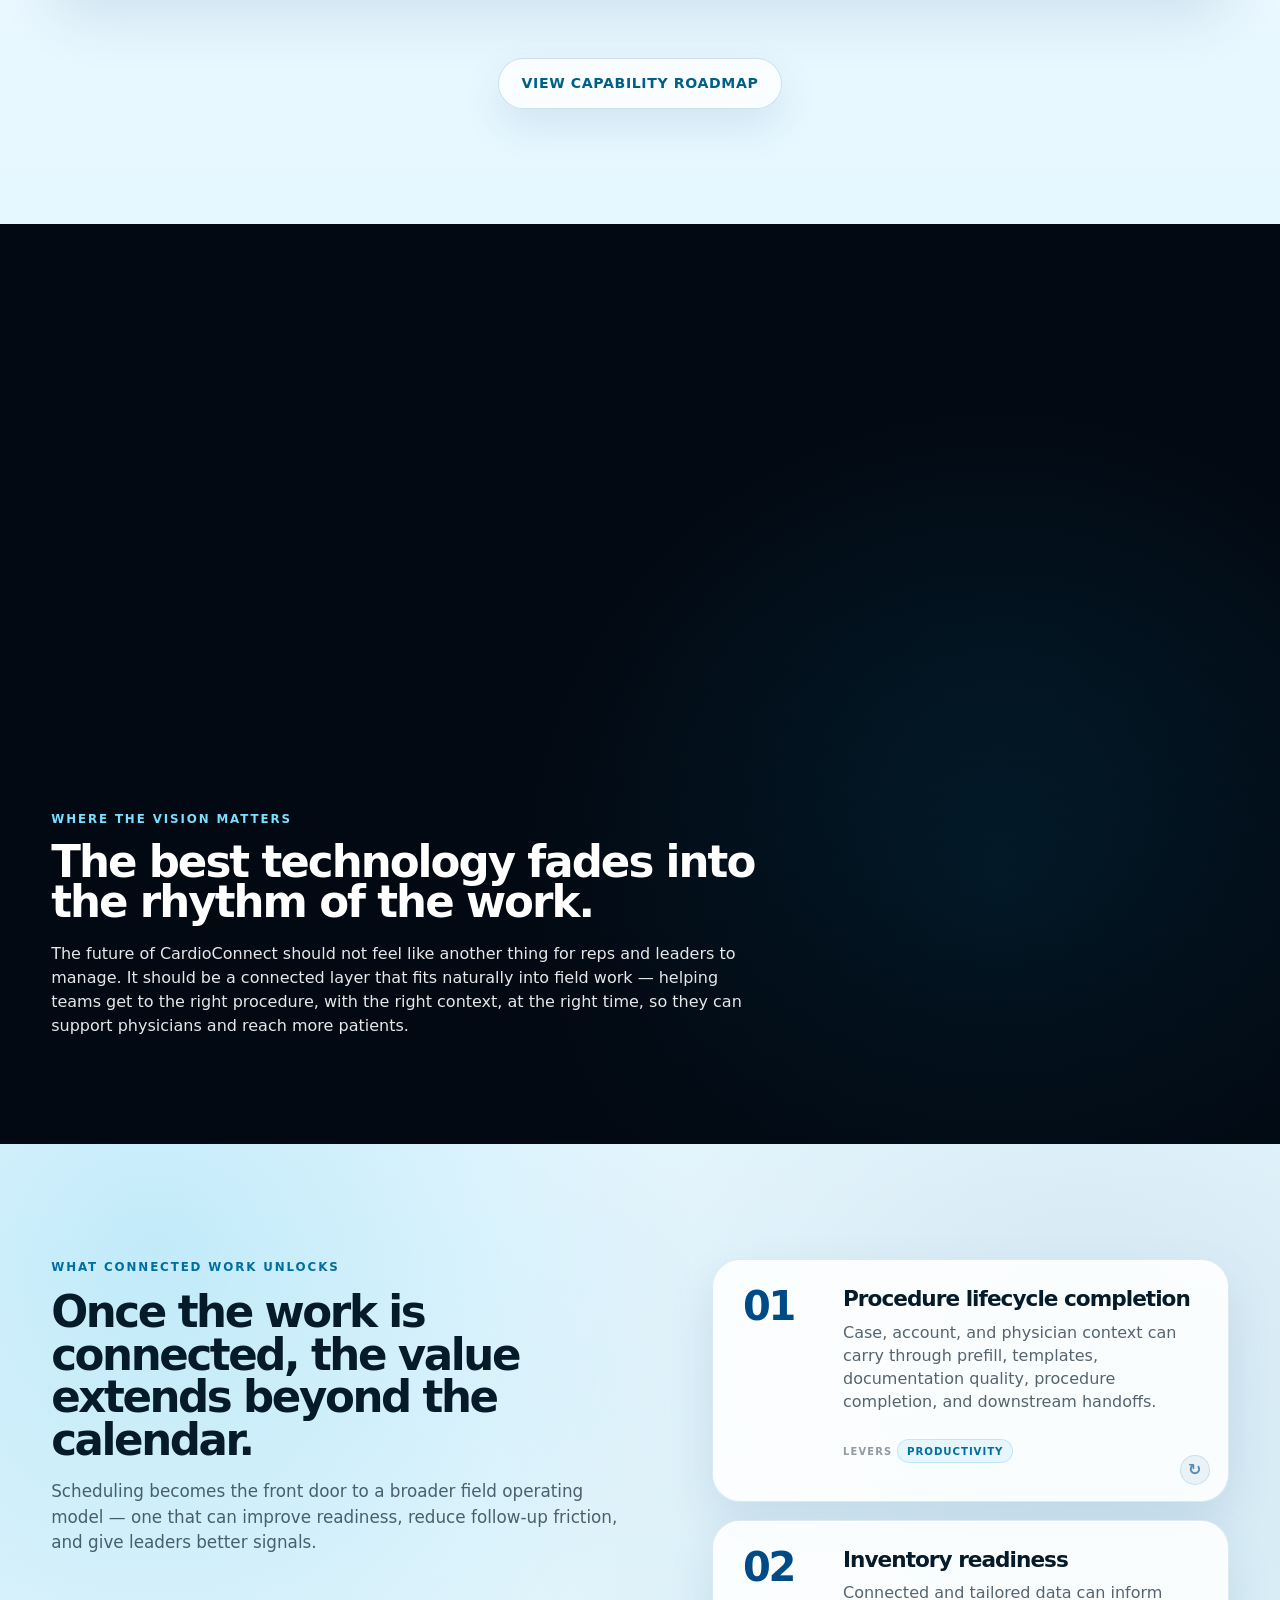
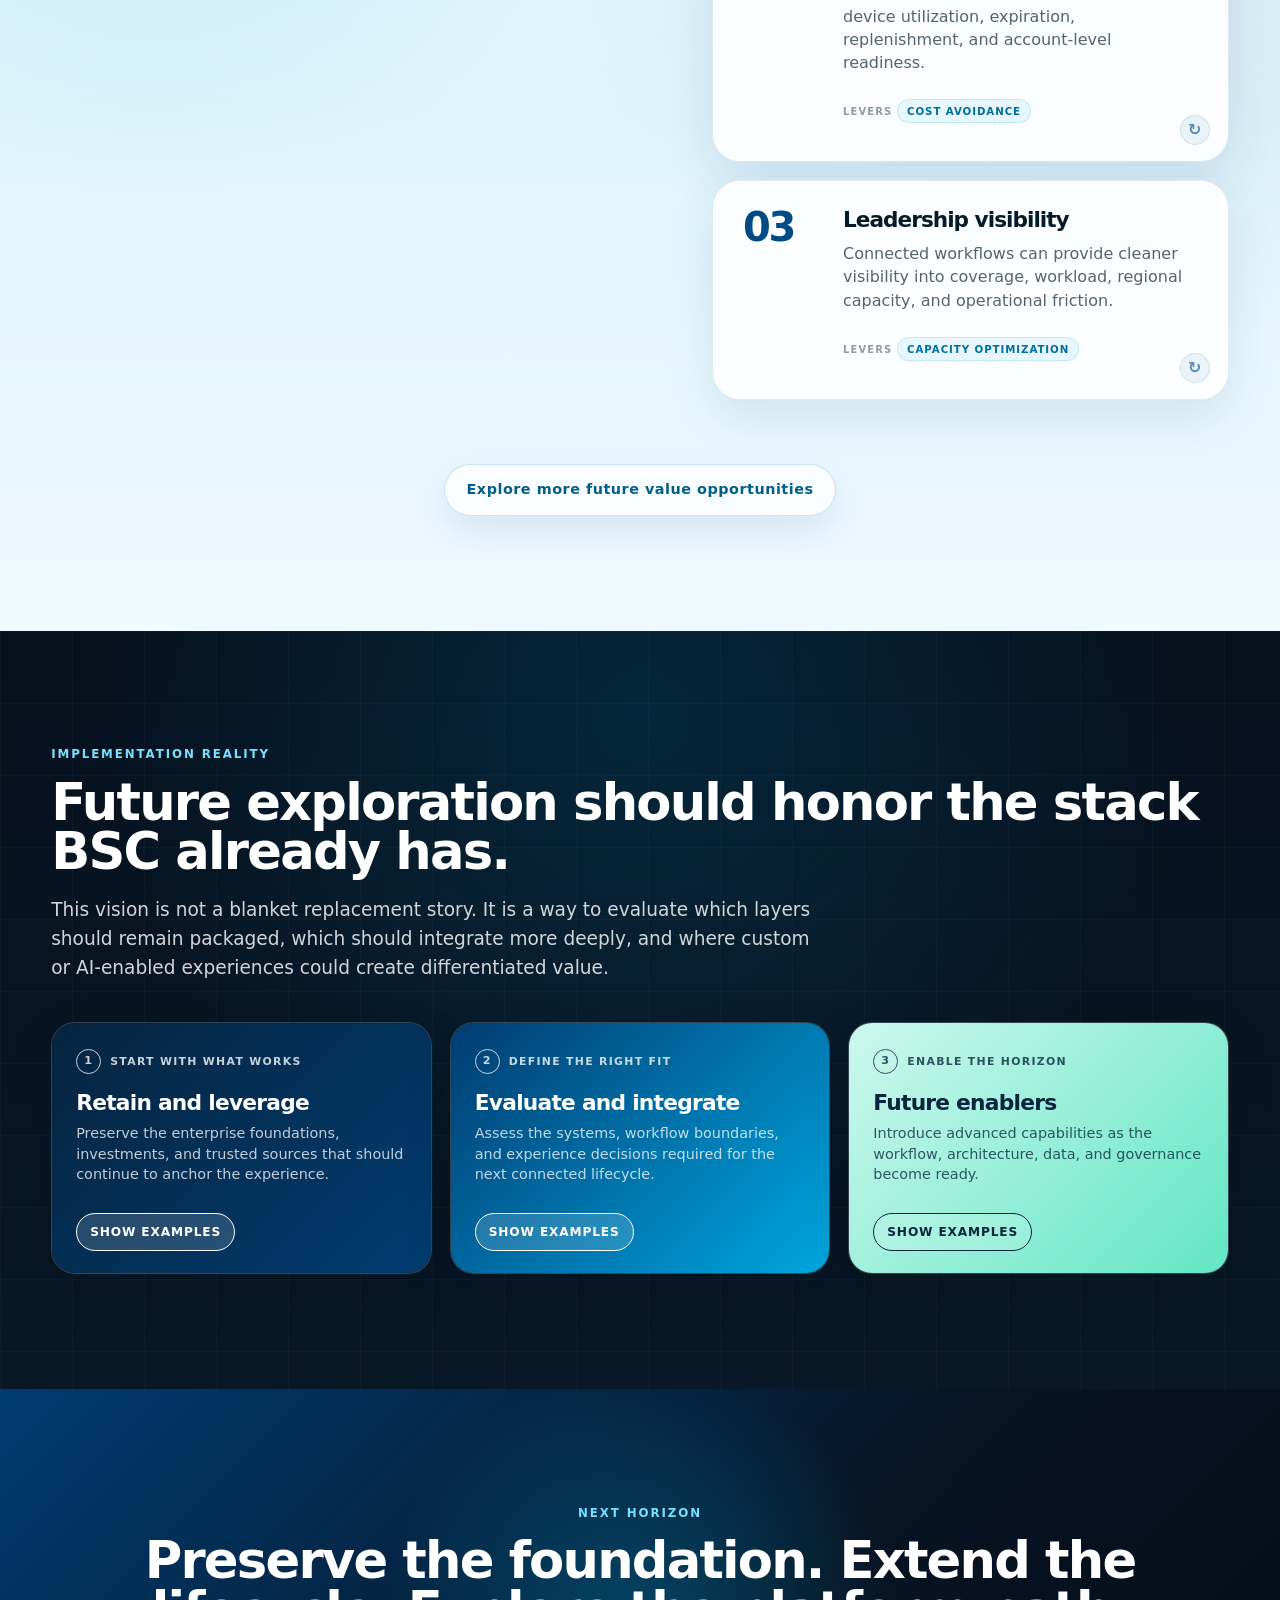
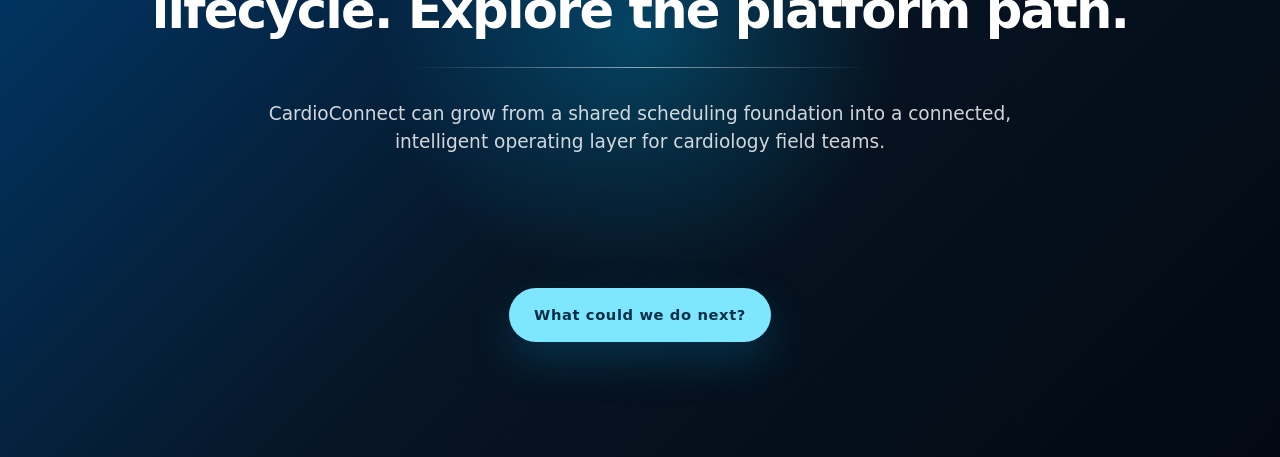
==== commit 9f9cb971: "final edits" ====
--- a/index.html
+++ b/index.html
@@ -893,6 +893,7 @@
       <span class="workstream-stage-number">04</span>
       <span class="workstream-stage-label">Evaluate</span>
       <span class="workstream-stage-title">Assess platform and data fit</span>
+    
     </button>
 
     <div class="workstream-stage-content">
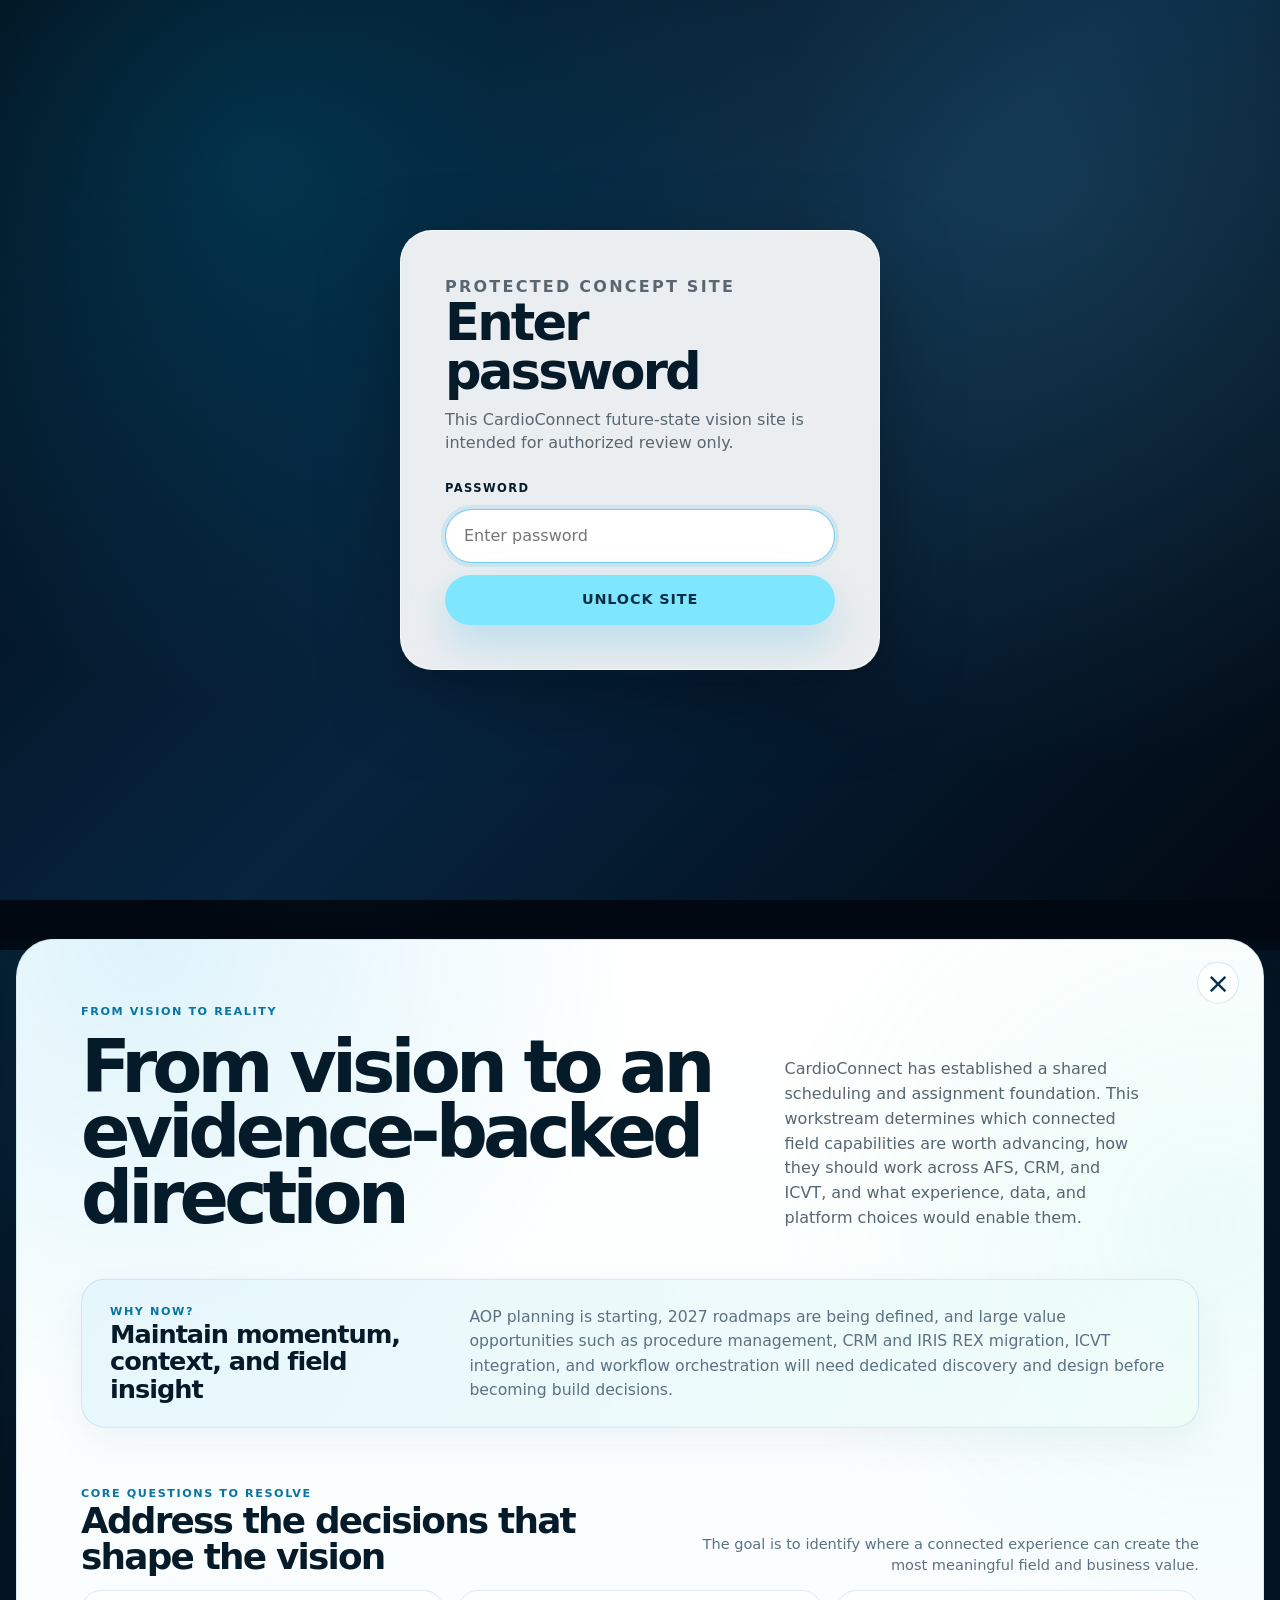
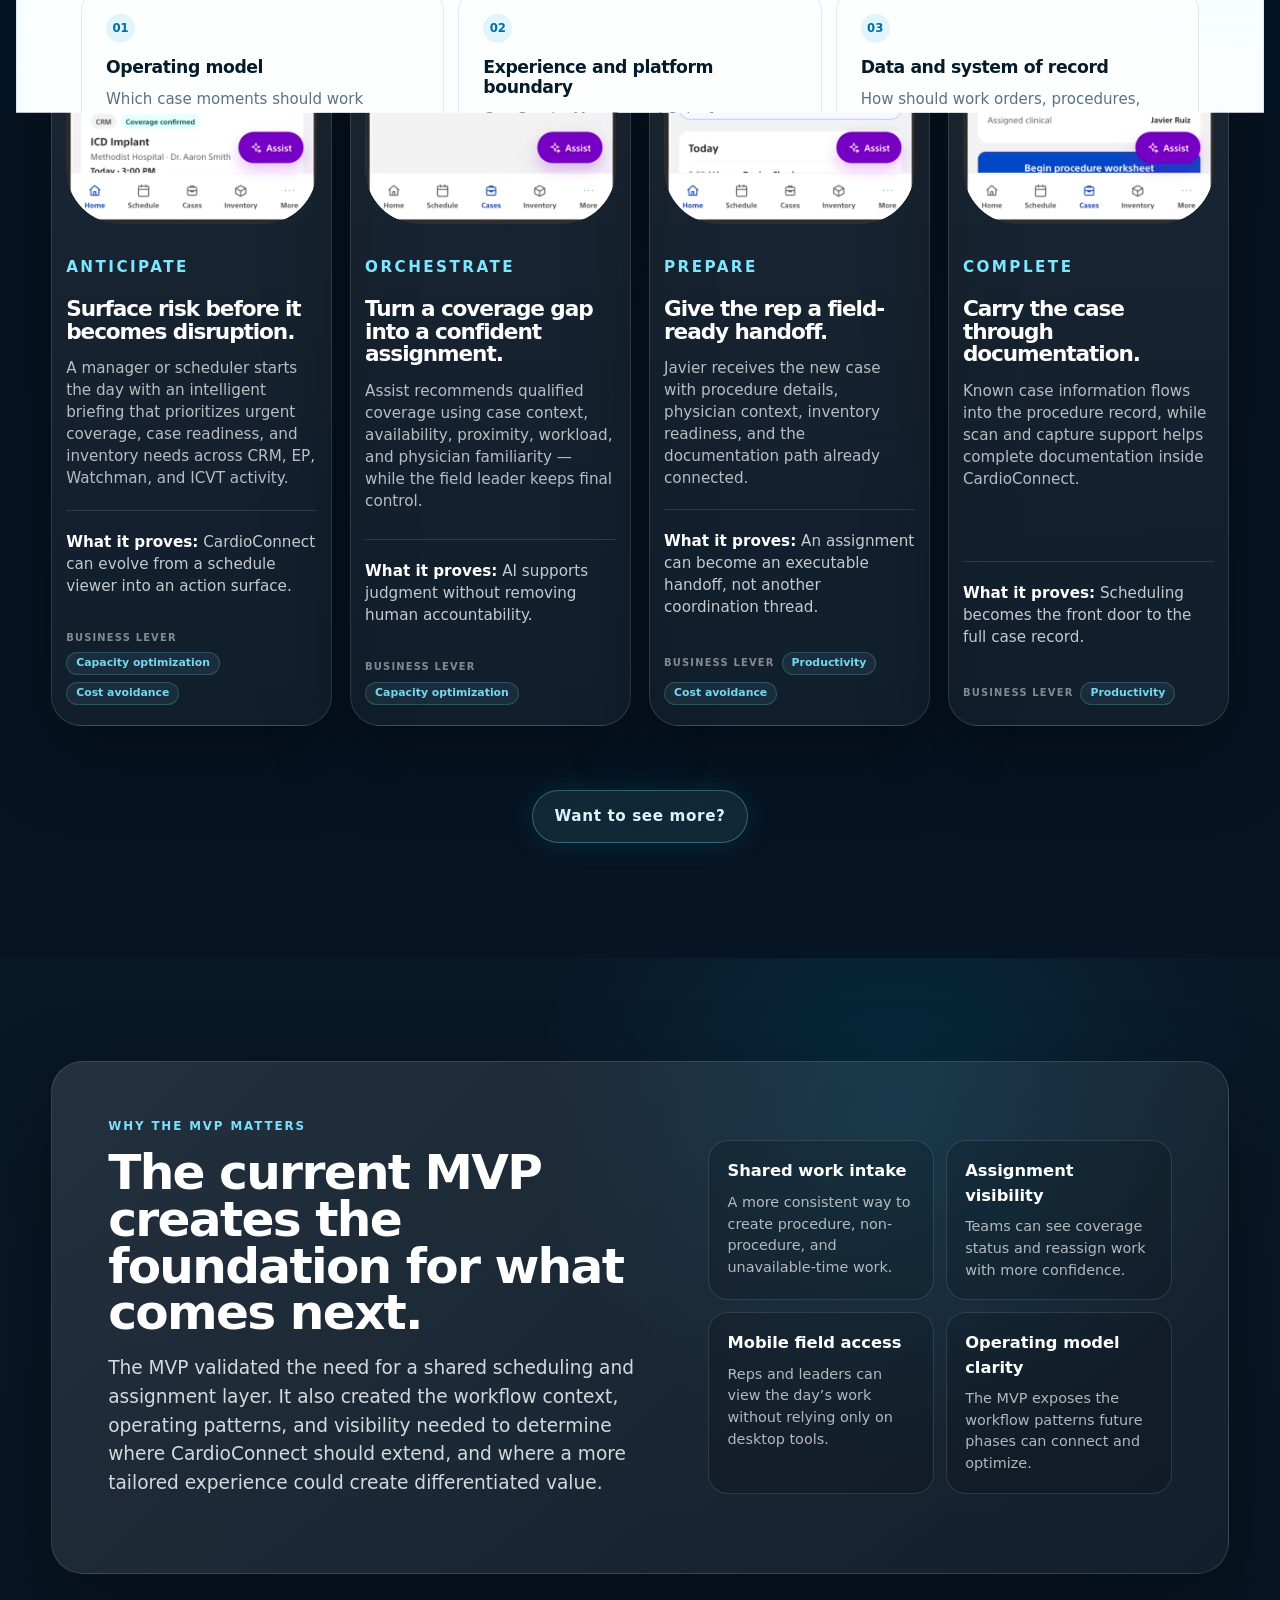
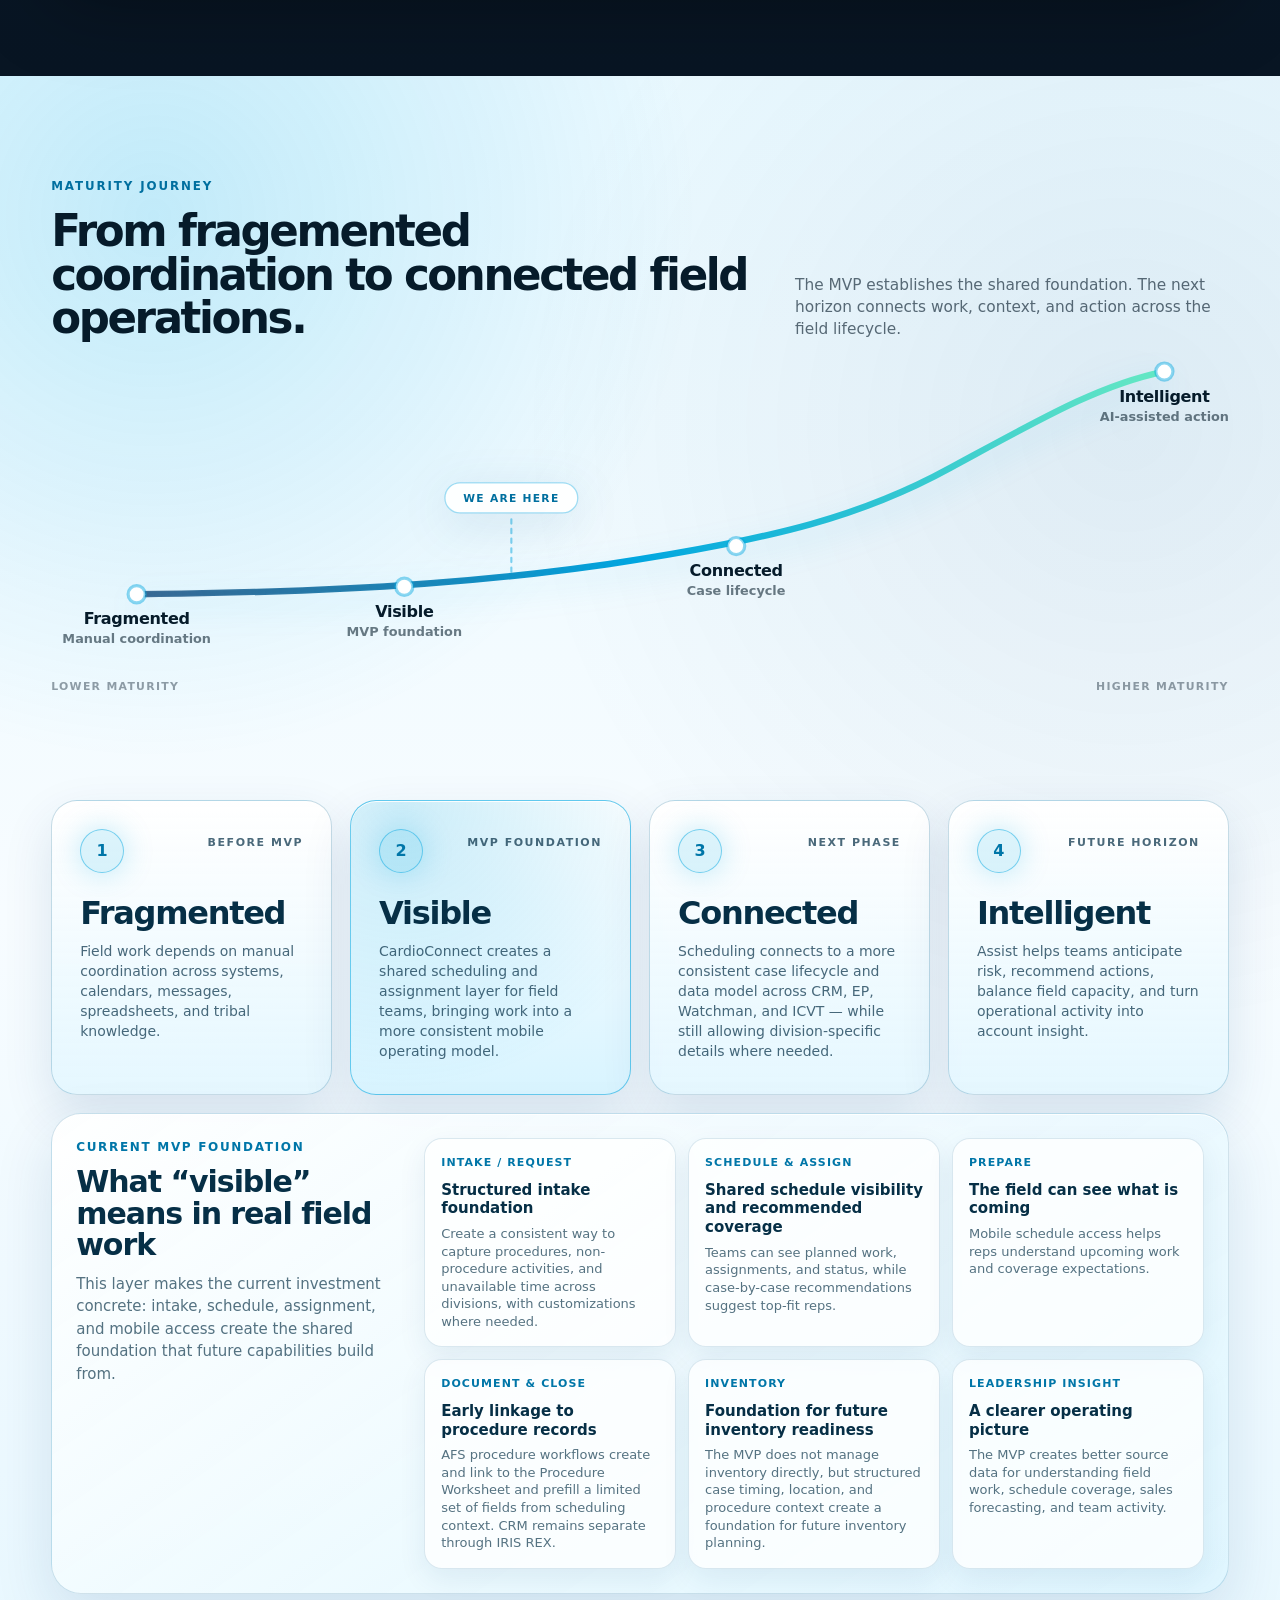
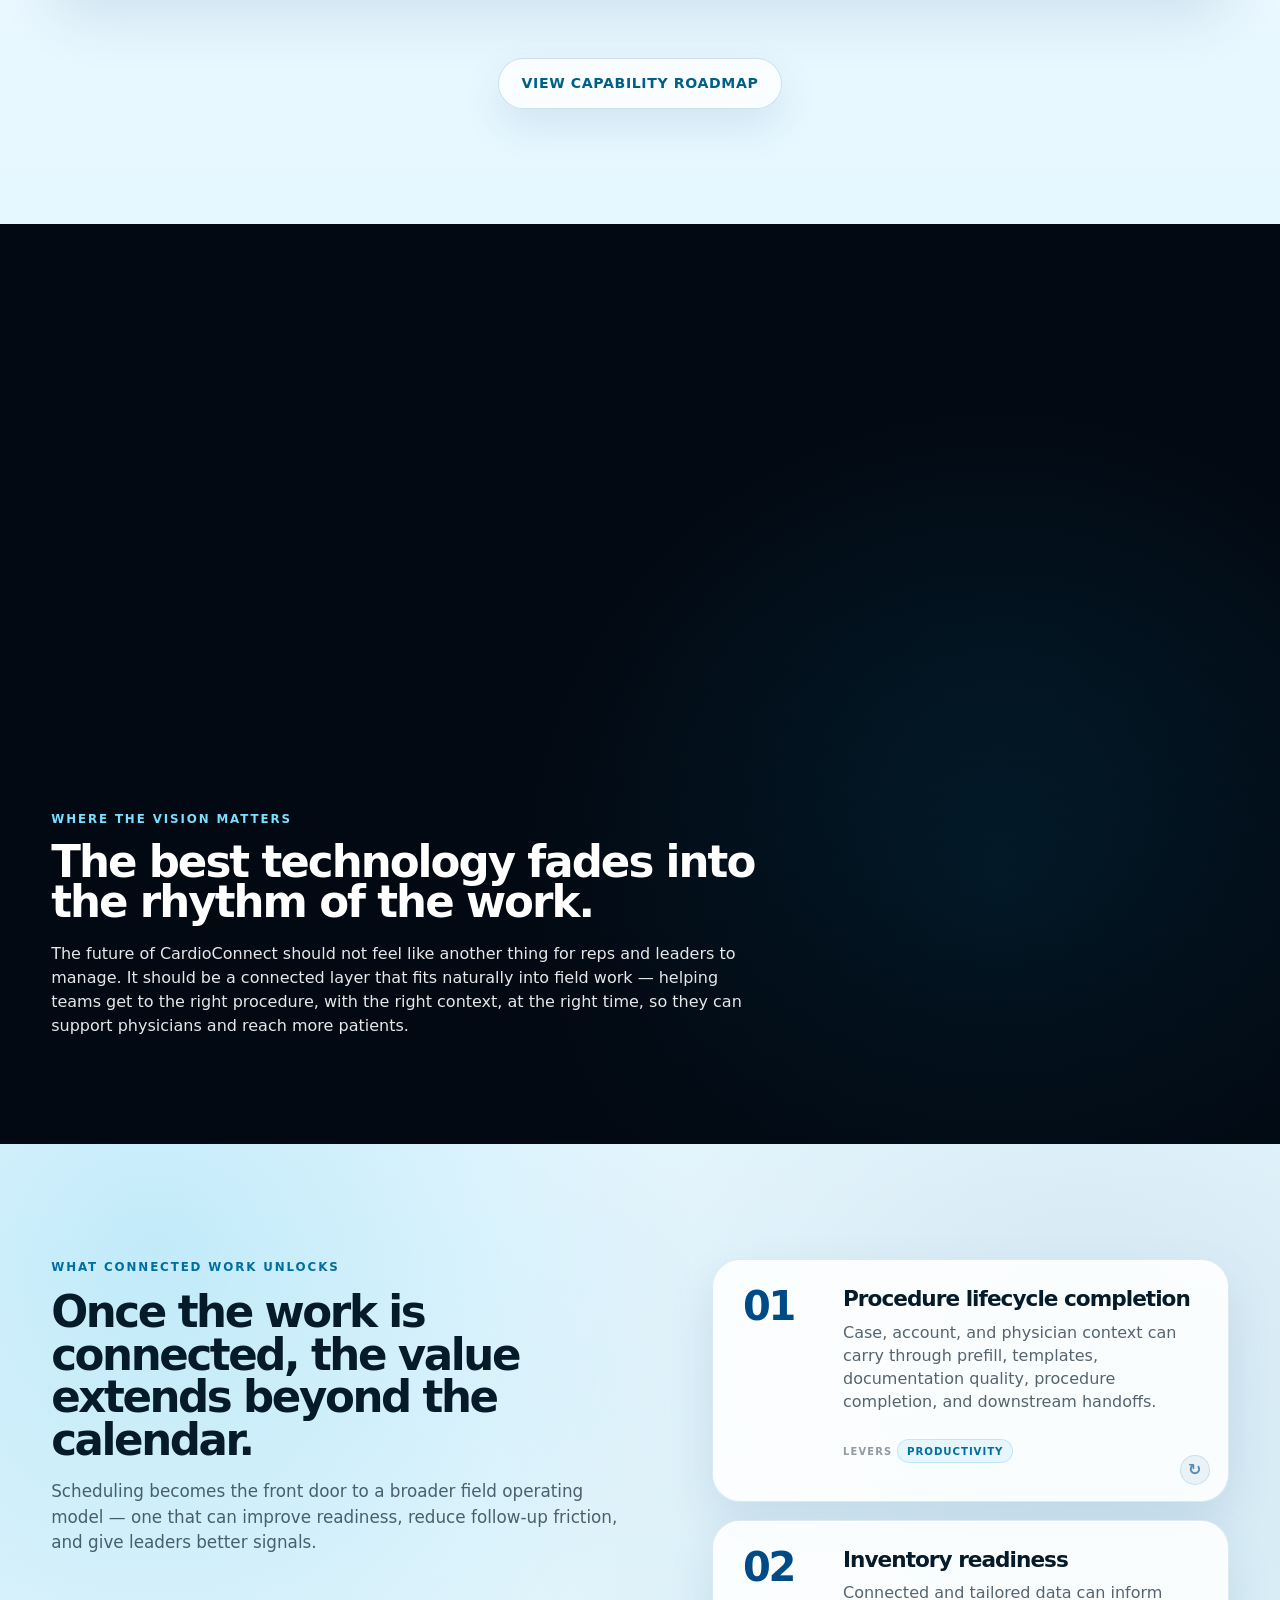
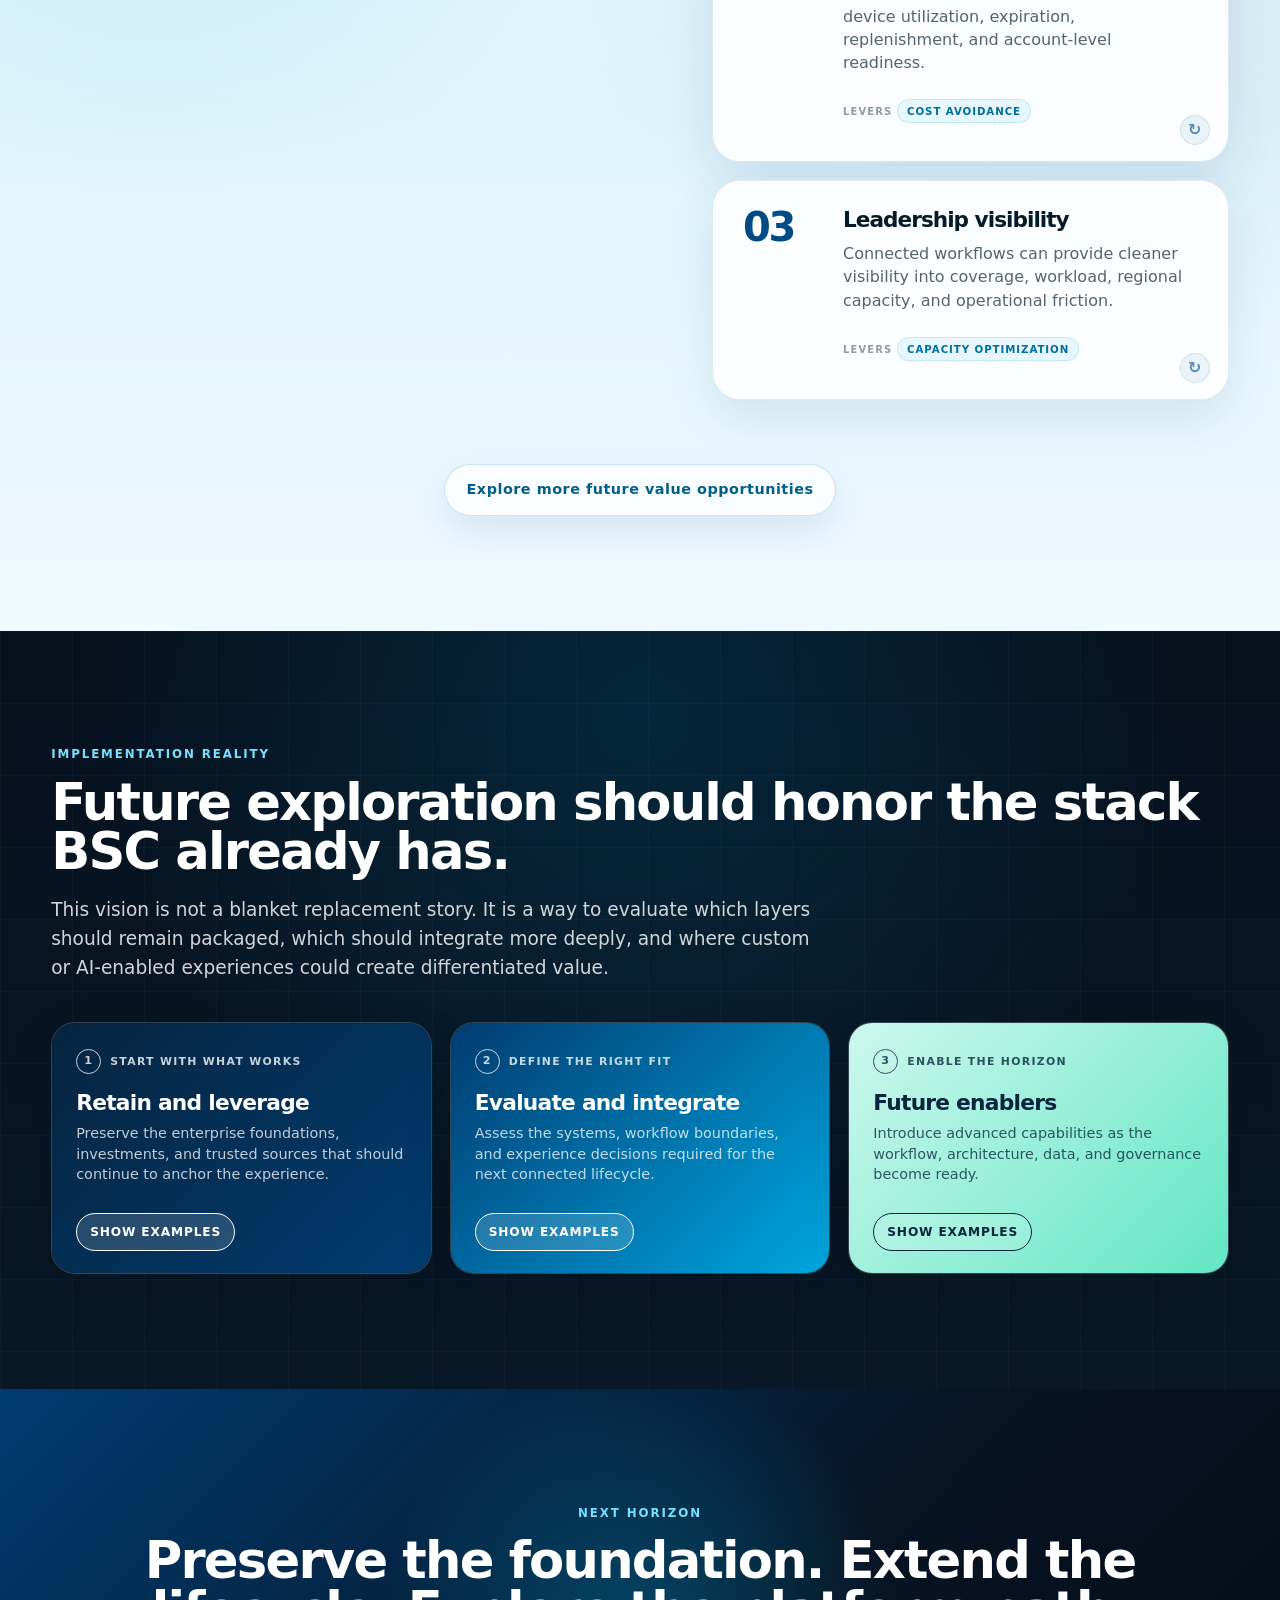
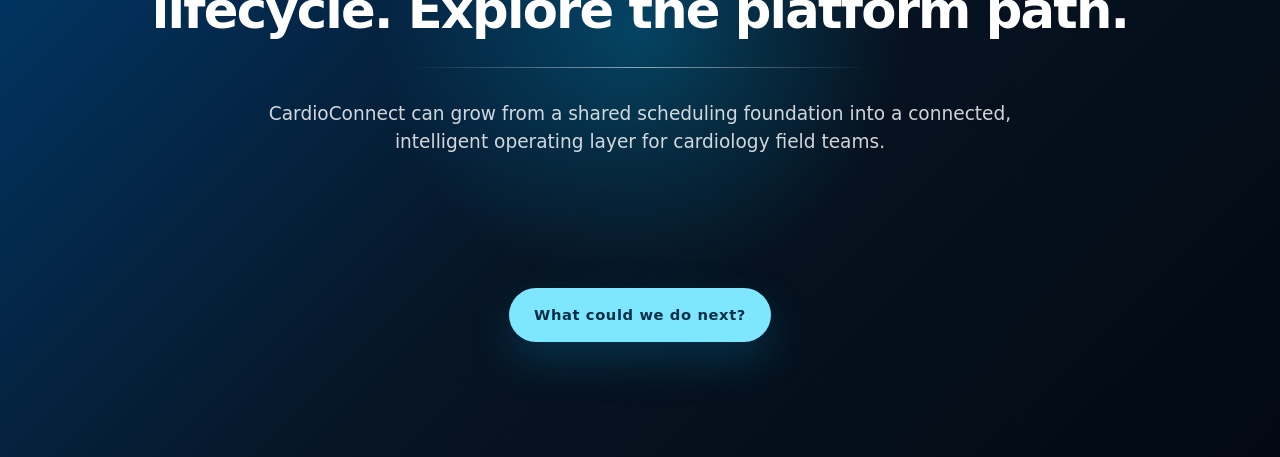
==== commit ef4899c7: "added password gate" ====
--- a/index.html
+++ b/index.html
@@ -8,6 +8,35 @@
   <link rel="stylesheet" href="style.css">
 </head>
 <body>
+  <!-- Password gate -->
+  <div class="password-gate" id="passwordGate" hidden>
+  <div class="password-card">
+    <p class="password-kicker">Protected concept site</p>
+    <h1>Enter password</h1>
+    <p>
+      This CardioConnect future-state vision site is intended for authorized review only.
+    </p>
+
+    <form class="password-form" id="passwordForm">
+      <label for="sitePassword">Password</label>
+      <input
+        id="sitePassword"
+        name="sitePassword"
+        type="password"
+        autocomplete="current-password"
+        placeholder="Enter password"
+        required
+      />
+
+      <button type="submit">Unlock site</button>
+
+      <p class="password-error" id="passwordError" hidden>
+        Incorrect password. Please try again.
+      </p>
+    </form>
+  </div>
+</div><!-- End password gate -->
+
   <div class="site-brand">
   <img src="assets/logo.svg" alt="Slalom" />
 </div>
--- a/style.css
+++ b/style.css
@@ -3925,4 +3925,115 @@
     max-width: none;
     font-size: 1.15rem;
   }
+}
+/* Lightweight password gate */
+.password-gate {
+  position: fixed;
+  inset: 0;
+  z-index: 99999;
+  display: grid;
+  place-items: center;
+  padding: 24px;
+  background:
+    radial-gradient(circle at 20% 18%, rgba(0,166,224,.22), transparent 34rem),
+    radial-gradient(circle at 82% 22%, rgba(126,231,255,.12), transparent 36rem),
+    linear-gradient(135deg, #020912 0%, #06243f 52%, #020912 100%);
+}
+
+.password-gate[hidden] {
+  display: none;
+}
+
+.password-card {
+  width: min(100%, 480px);
+  padding: clamp(28px, 5vw, 44px);
+  border-radius: 32px;
+  background: rgba(255,255,255,.92);
+  border: 1px solid rgba(255,255,255,.6);
+  box-shadow: 0 28px 80px rgba(0,0,0,.34);
+}
+
+.password-kicker {
+  margin: 0 0 12px;
+  color: #006f9f;
+  font-size: .72rem;
+  font-weight: 900;
+  letter-spacing: .14em;
+  text-transform: uppercase;
+}
+
+.password-card h1 {
+  margin: 0 0 12px;
+  color: #061b2a;
+  font-size: clamp(2.2rem, 4vw, 3.4rem);
+  line-height: .95;
+  letter-spacing: -.055em;
+}
+
+.password-card p {
+  margin: 0;
+  color: rgba(6,27,42,.64);
+  font-size: 1rem;
+  line-height: 1.45;
+}
+
+.password-form {
+  display: grid;
+  gap: 12px;
+  margin-top: 26px;
+}
+
+.password-form label {
+  color: #061b2a;
+  font-size: .72rem;
+  font-weight: 900;
+  letter-spacing: .12em;
+  text-transform: uppercase;
+}
+
+.password-form input {
+  width: 100%;
+  box-sizing: border-box;
+  border: 1px solid rgba(0,96,142,.18);
+  border-radius: 999px;
+  background: #fff;
+  color: #061b2a;
+  padding: 14px 18px;
+  font: inherit;
+  font-size: 1rem;
+  outline: none;
+}
+
+.password-form input:focus {
+  border-color: rgba(0,166,224,.55);
+  box-shadow: 0 0 0 4px rgba(0,166,224,.12);
+}
+
+.password-form button {
+  appearance: none;
+  border: none;
+  border-radius: 999px;
+  background: #7ee7ff;
+  color: #062f46;
+  padding: 14px 18px;
+  font: inherit;
+  font-size: .9rem;
+  font-weight: 900;
+  letter-spacing: .06em;
+  text-transform: uppercase;
+  cursor: pointer;
+  box-shadow: 0 18px 44px rgba(0,166,224,.22);
+  transition: transform .18s ease, background .18s ease, box-shadow .18s ease;
+}
+
+.password-form button:hover {
+  transform: translateY(-1px);
+  background: #a7f0ff;
+  box-shadow: 0 22px 54px rgba(0,166,224,.28);
+}
+
+.password-error {
+  color: #b42318 !important;
+  font-size: .9rem !important;
+  font-weight: 750;
 }
